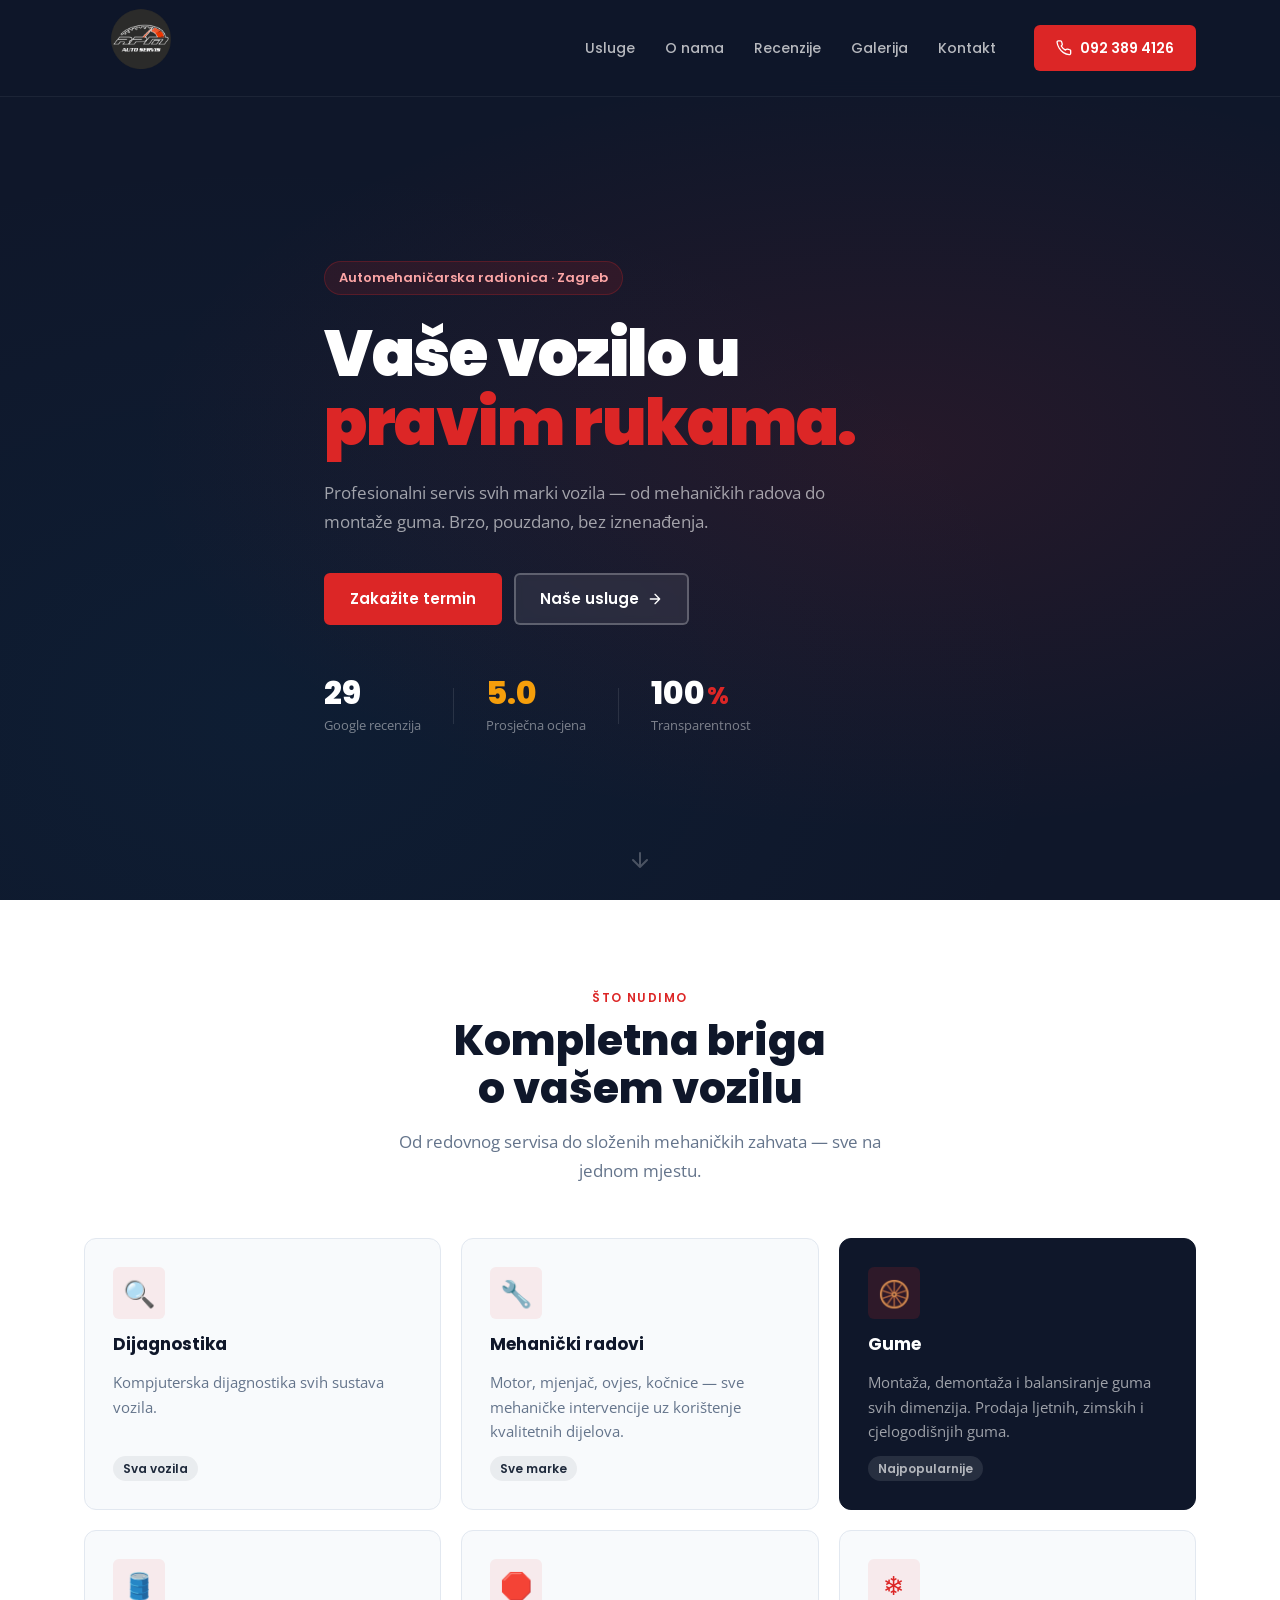
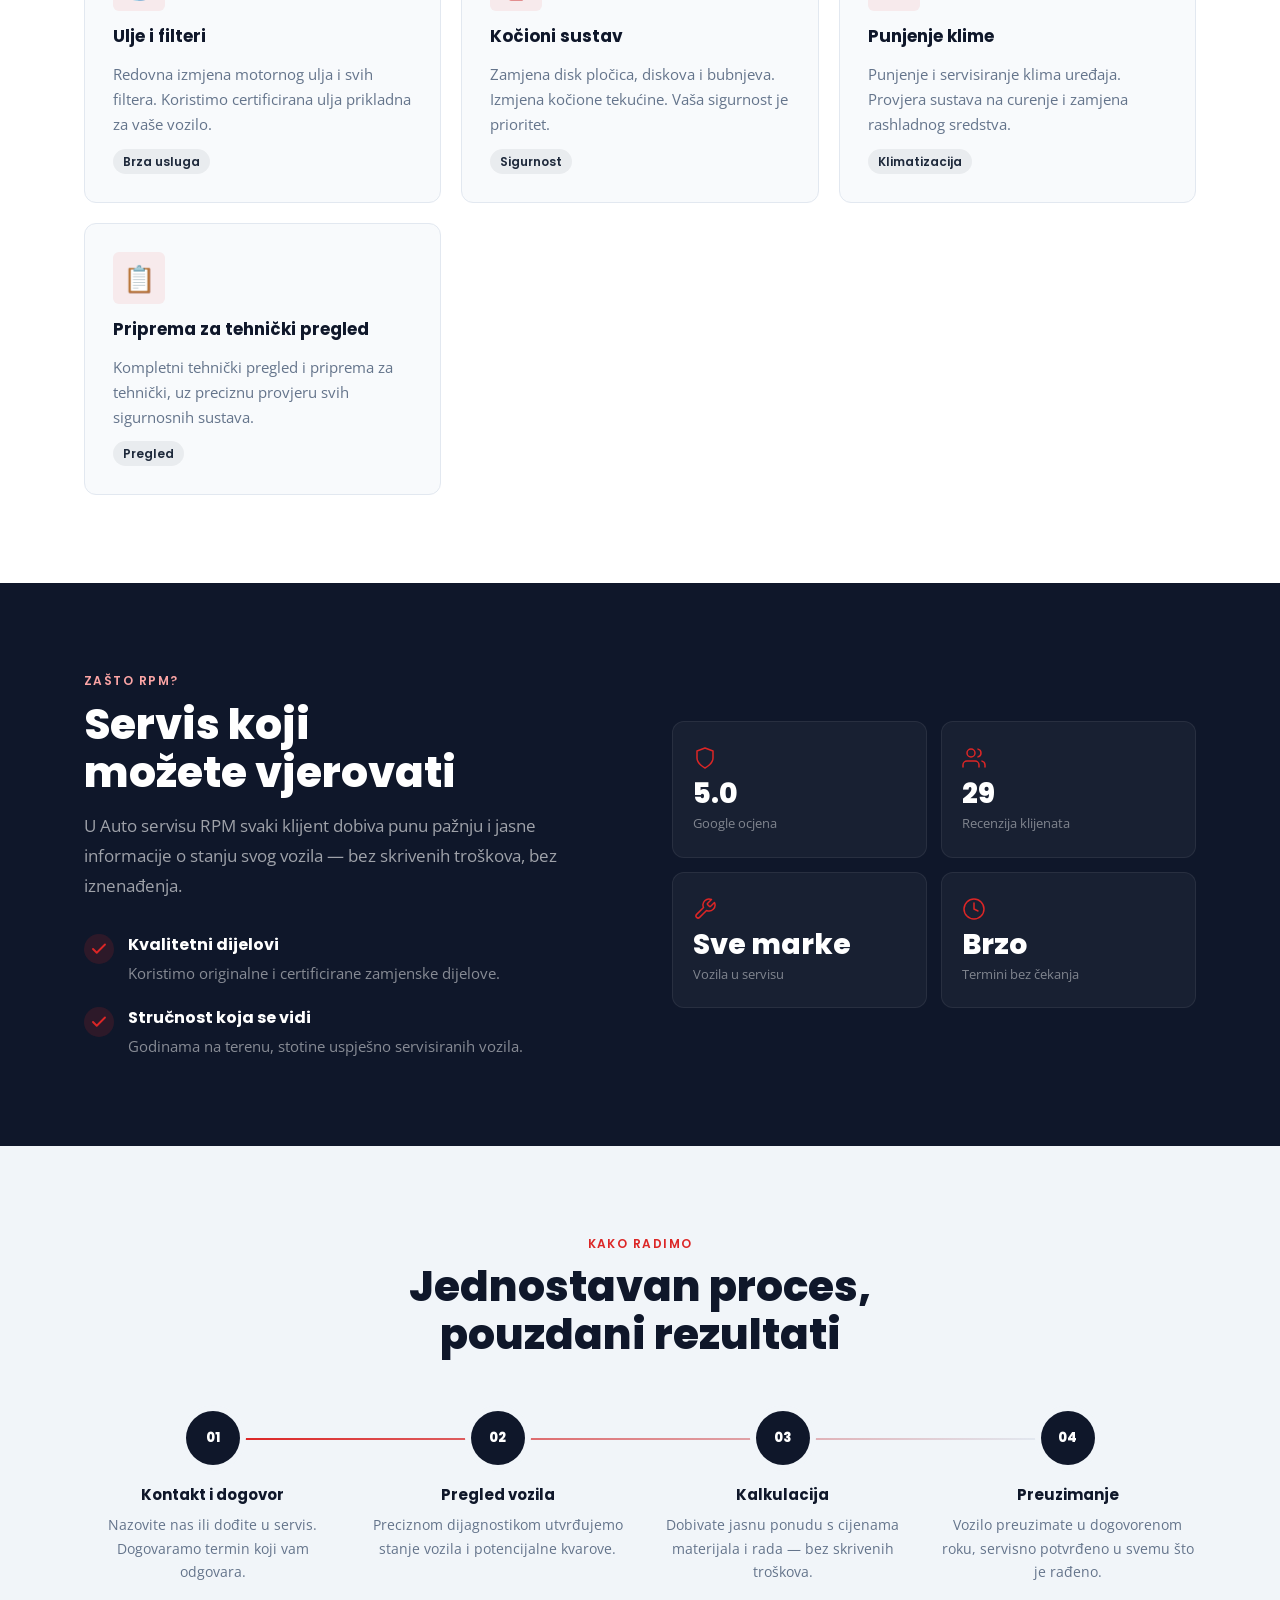
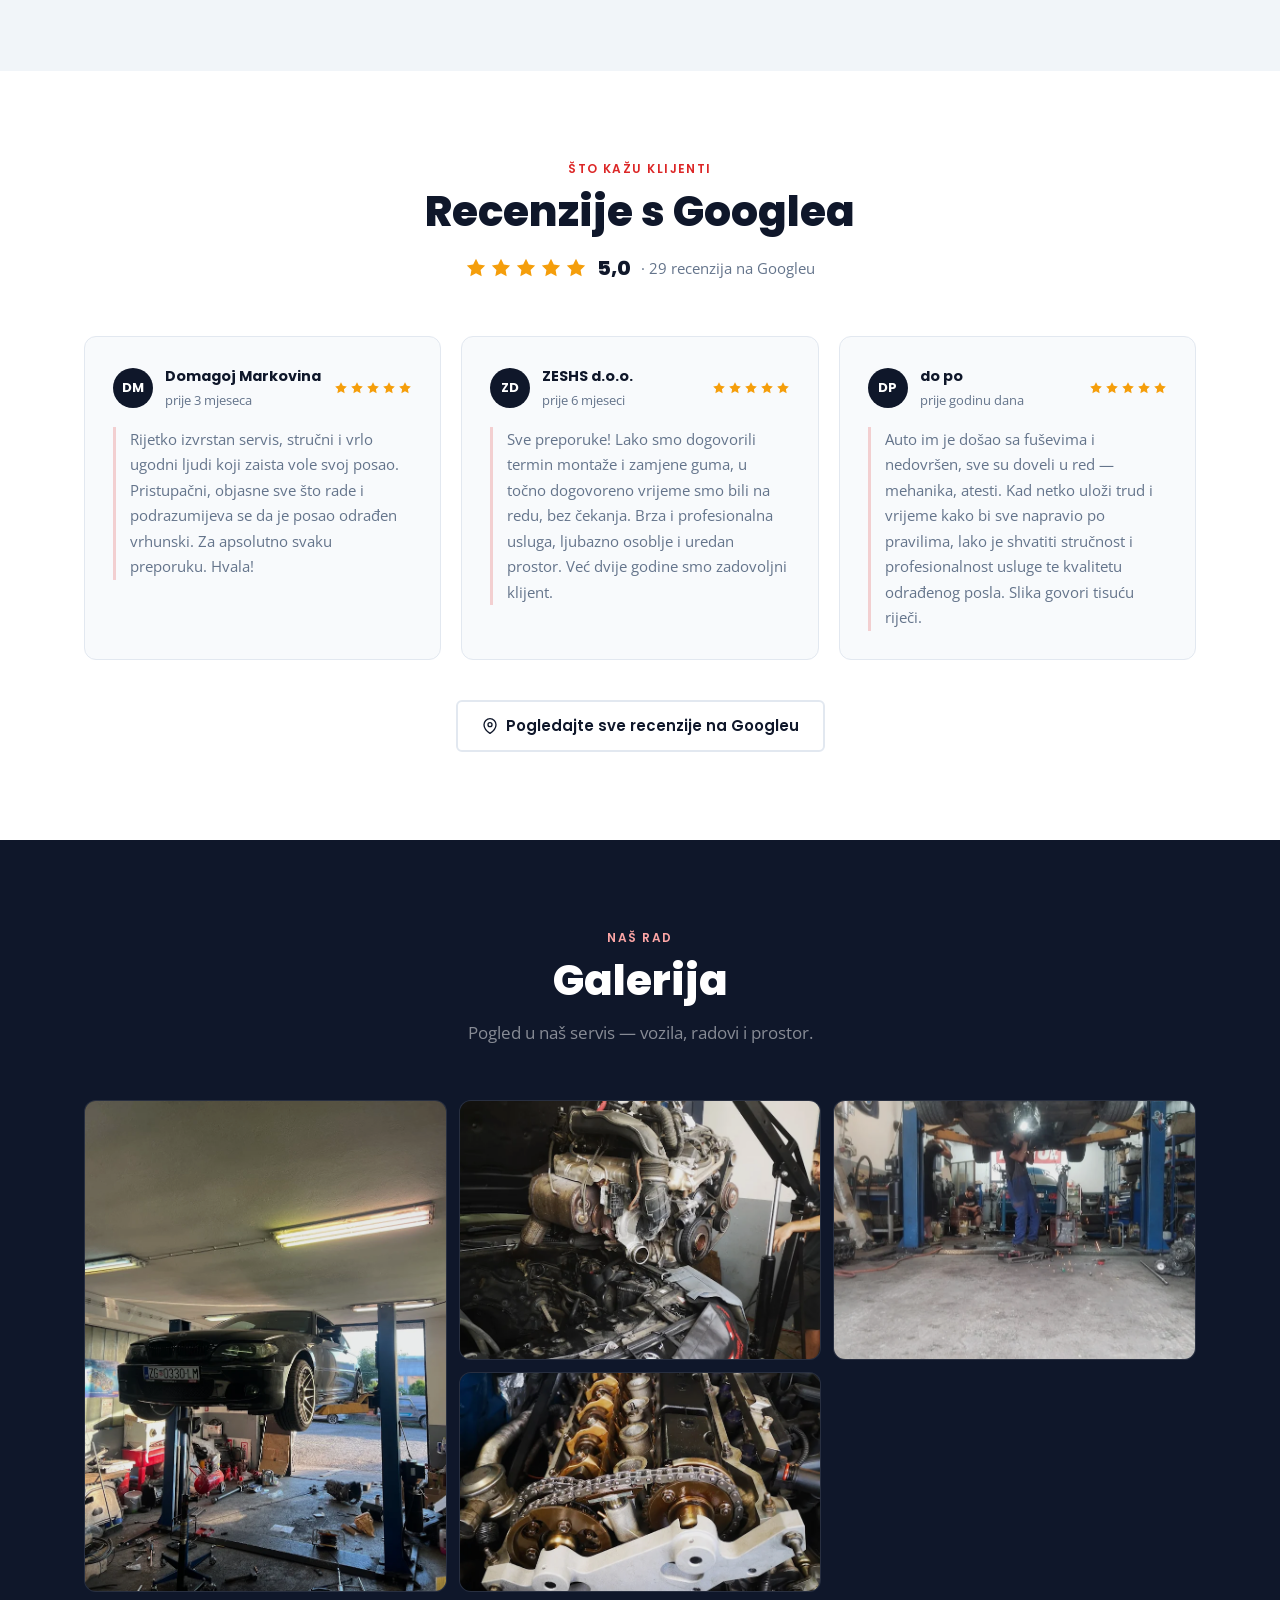
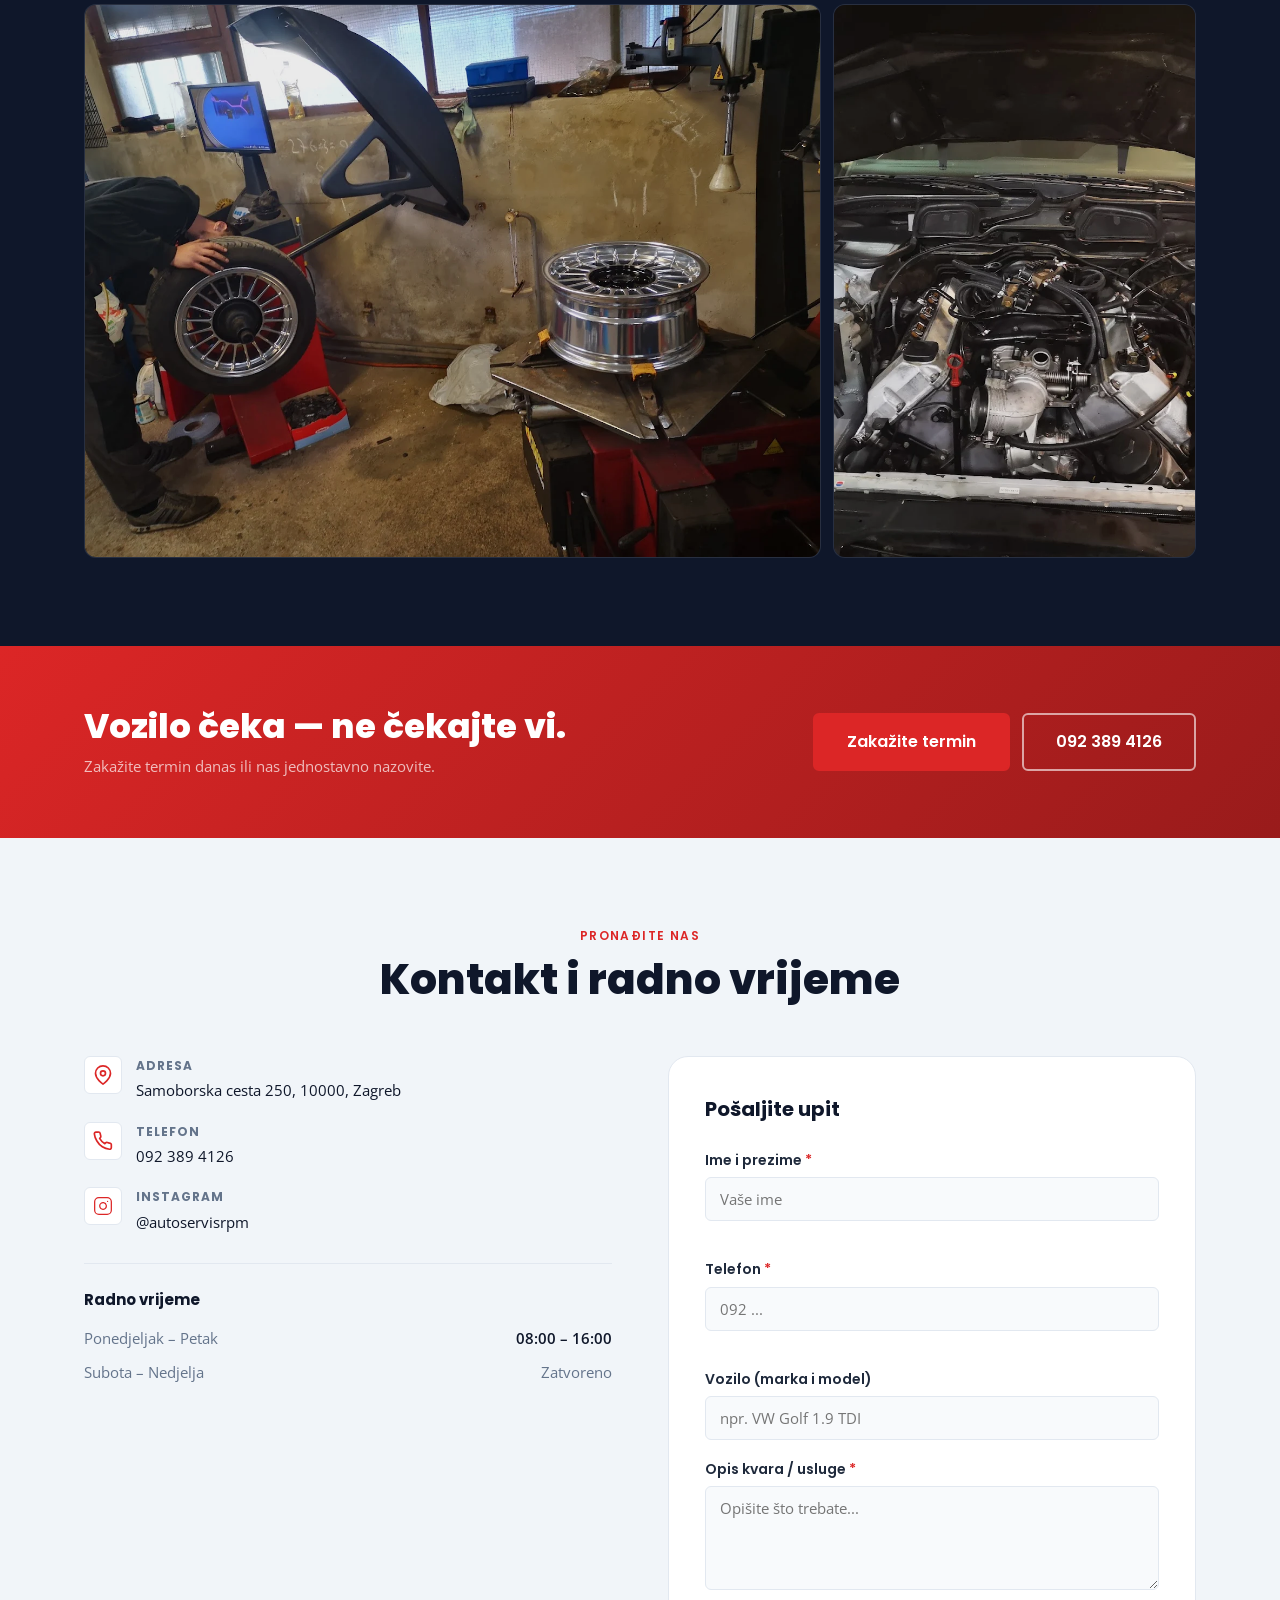
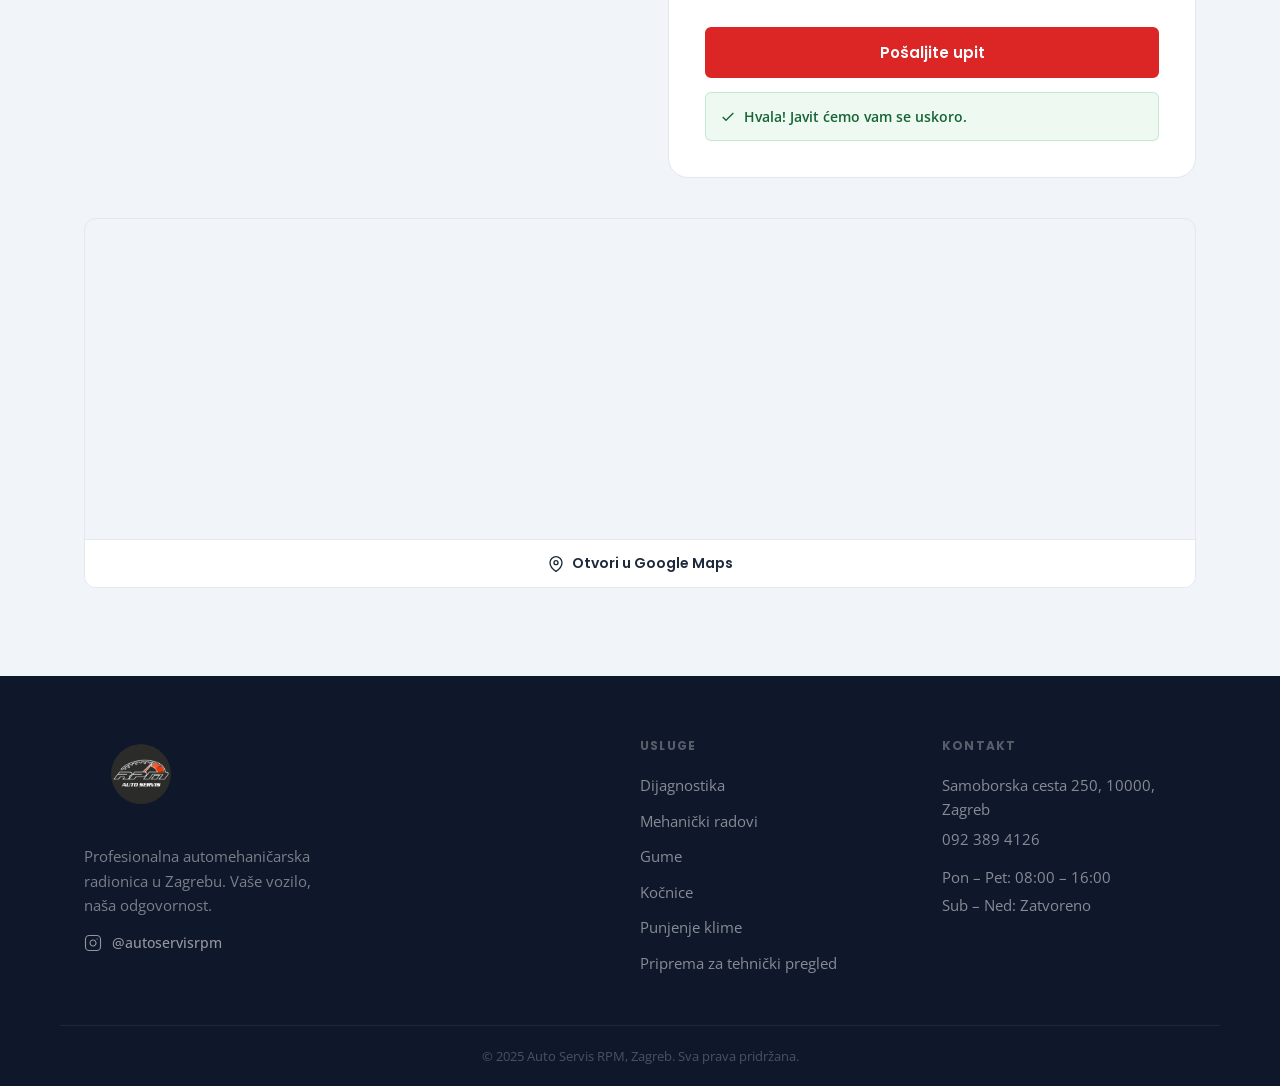
==== index.html @ 09437930 "Replace map iframe with Leaflet.js CartoDB map with geocoding" ====
<!DOCTYPE html>
<html lang="hr">
<head>
  <meta charset="UTF-8" />
  <meta name="viewport" content="width=device-width, initial-scale=1.0" />
  <meta name="description" content="Auto servis RPM – automehaničarska radionica u Zagrebu. Mehanički radovi, montaža i balansiranje guma, dijagnostika i servisiranje svih marki vozila." />
  <title>Auto Servis RPM | Zagreb</title>
  <link rel="preconnect" href="https://fonts.googleapis.com" />
  <link rel="preconnect" href="https://fonts.gstatic.com" crossorigin />
  <link href="https://fonts.googleapis.com/css2?family=Open+Sans:wght@300;400;500;600;700&family=Poppins:wght@400;500;600;700;800;900&display=swap" rel="stylesheet" />
  <link rel="stylesheet" href="style.css" />
  <link rel="stylesheet" href="https://unpkg.com/leaflet@1.9.4/dist/leaflet.css" />
  <link rel="icon" type="image/png" href="favicon.png" />
</head>
<body>

  <!-- HEADER -->
  <header class="header" id="header">
    <div class="container header__inner">
      <a href="#" class="logo" aria-label="Auto Servis RPM – početna">
        <img src="logo-rpm-cropped.png" alt="RPM Auto Servis" class="logo__img" />
      </a>
      <nav class="nav" aria-label="Glavna navigacija">
        <ul class="nav__list">
          <li><a href="#usluge" class="nav__link">Usluge</a></li>
          <li><a href="#zasto-mi" class="nav__link">O nama</a></li>
          <li><a href="#recenzije" class="nav__link">Recenzije</a></li>
          <li><a href="#galerija" class="nav__link">Galerija</a></li>
          <li><a href="#kontakt" class="nav__link">Kontakt</a></li>
        </ul>
      </nav>
      <a href="tel:+385923894126" class="btn btn--header">
        <svg width="16" height="16" viewBox="0 0 24 24" fill="none" stroke="currentColor" stroke-width="2" stroke-linecap="round" stroke-linejoin="round" aria-hidden="true"><path d="M22 16.92v3a2 2 0 0 1-2.18 2 19.79 19.79 0 0 1-8.63-3.07A19.5 19.5 0 0 1 4.69 12 19.79 19.79 0 0 1 1.61 3.42 2 2 0 0 1 3.6 1.25h3a2 2 0 0 1 2 1.72 12.84 12.84 0 0 0 .7 2.81 2 2 0 0 1-.45 2.11L7.91 8.93a16 16 0 0 0 6.29 6.29l.95-.95a2 2 0 0 1 2.11-.45 12.84 12.84 0 0 0 2.81.7A2 2 0 0 1 22 16.92z"/></svg>
        092 389 4126
      </a>
      <button class="hamburger" id="hamburger" aria-label="Otvori izbornik" aria-expanded="false" aria-controls="mobile-nav">
        <span></span><span></span><span></span>
      </button>
    </div>
    <nav class="mobile-nav" id="mobile-nav" aria-label="Mobilna navigacija" hidden>
      <ul>
        <li><a href="#usluge" class="mobile-nav__link">Usluge</a></li>
        <li><a href="#zasto-mi" class="mobile-nav__link">O nama</a></li>
        <li><a href="#recenzije" class="mobile-nav__link">Recenzije</a></li>
        <li><a href="#galerija" class="mobile-nav__link">Galerija</a></li>
        <li><a href="#kontakt" class="mobile-nav__link">Kontakt</a></li>
        <li><a href="tel:+385923894126" class="mobile-nav__link mobile-nav__link--cta">092 389 4126</a></li>
      </ul>
    </nav>
  </header>

  <main>
    <!-- HERO -->
    <section class="hero" aria-label="Uvod">
      <div class="hero__bg" aria-hidden="true">
        <div class="hero__overlay"></div>
      </div>
      <div class="container hero__content">
        <div class="hero__badge">
          Automehaničarska radionica · Zagreb
        </div>
        <h1 class="hero__title">
          Vaše vozilo u<br />
          <span class="hero__title--accent">pravim rukama.</span>
        </h1>
        <p class="hero__subtitle">
          Profesionalni servis svih marki vozila — od mehaničkih radova do montaže guma. Brzo, pouzdano, bez iznenađenja.
        </p>
        <div class="hero__actions">
          <a href="#kontakt" class="btn btn--primary">Zakažite termin</a>
          <a href="#usluge" class="btn btn--ghost">
            Naše usluge
            <svg width="16" height="16" viewBox="0 0 24 24" fill="none" stroke="currentColor" stroke-width="2" stroke-linecap="round" stroke-linejoin="round" aria-hidden="true"><path d="M5 12h14M12 5l7 7-7 7"/></svg>
          </a>
        </div>
        <div class="hero__stats" role="list">
          <div class="hero__stat" role="listitem">
            <div class="hero__stat-top">
              <span class="hero__stat-number" data-target="29">0</span>
            </div>
            <span class="hero__stat-label">Google recenzija</span>
          </div>
          <div class="hero__stat-divider" aria-hidden="true"></div>
          <div class="hero__stat" role="listitem">
            <div class="hero__stat-top">
              <span class="hero__stat-number hero__stat-number--decimal">5.0</span>
            </div>
            <span class="hero__stat-label">Prosječna ocjena</span>
          </div>
          <div class="hero__stat-divider" aria-hidden="true"></div>
          <div class="hero__stat" role="listitem">
            <div class="hero__stat-top">
              <span class="hero__stat-number" data-target="100">0</span><span class="hero__stat-suffix">%</span>
            </div>
            <span class="hero__stat-label">Transparentnost</span>
          </div>
        </div>
      </div>
      <div class="hero__scroll" aria-hidden="true">
        <svg width="24" height="24" viewBox="0 0 24 24" fill="none" stroke="currentColor" stroke-width="2" stroke-linecap="round" stroke-linejoin="round"><path d="M12 5v14M5 12l7 7 7-7"/></svg>
      </div>
    </section>

    <!-- SERVICES -->
    <section class="services" id="usluge" aria-labelledby="services-heading">
      <div class="container">
        <div class="section-header">
          <span class="section-label">Što nudimo</span>
          <h2 class="section-title" id="services-heading">Kompletna briga<br />o vašem vozilu</h2>
          <p class="section-subtitle">Od redovnog servisa do složenih mehaničkih zahvata — sve na jednom mjestu.</p>
        </div>
        <div class="services__grid">

          <article class="service-card" tabindex="0">
            <div class="service-card__icon" aria-hidden="true">
              <span style="font-size:26px;line-height:1;">🔍</span>
            </div>
            <h3 class="service-card__title">Dijagnostika</h3>
            <p class="service-card__desc">Kompjuterska dijagnostika svih sustava vozila.</p>
            <span class="service-card__tag">Sva vozila</span>
          </article>

          <article class="service-card" tabindex="0">
            <div class="service-card__icon" aria-hidden="true">
              <span style="font-size:26px;line-height:1;">🔧</span>
            </div>
            <h3 class="service-card__title">Mehanički radovi</h3>
            <p class="service-card__desc">Motor, mjenjač, ovjes, kočnice — sve mehaničke intervencije uz korištenje kvalitetnih dijelova.</p>
            <span class="service-card__tag">Sve marke</span>
          </article>

          <article class="service-card service-card--featured" tabindex="0">
            <div class="service-card__icon" aria-hidden="true">
              <span style="font-size:26px;line-height:1;">🛞</span>
            </div>
            <h3 class="service-card__title">Gume</h3>
            <p class="service-card__desc">Montaža, demontaža i balansiranje guma svih dimenzija. Prodaja ljetnih, zimskih i cjelogodišnjih guma.</p>
            <span class="service-card__tag service-card__tag--accent">Najpopularnije</span>
          </article>

          <article class="service-card" tabindex="0">
            <div class="service-card__icon" aria-hidden="true">
              <span style="font-size:26px;line-height:1;">🛢️</span>
            </div>
            <h3 class="service-card__title">Ulje i filteri</h3>
            <p class="service-card__desc">Redovna izmjena motornog ulja i svih filtera. Koristimo certificirana ulja prikladna za vaše vozilo.</p>
            <span class="service-card__tag">Brza usluga</span>
          </article>

          <article class="service-card" tabindex="0">
            <div class="service-card__icon" aria-hidden="true">
              <span style="font-size:26px;line-height:1;">🛑</span>
            </div>
            <h3 class="service-card__title">Kočioni sustav</h3>
            <p class="service-card__desc">Zamjena disk pločica, diskova i bubnjeva. Izmjena kočione tekućine. Vaša sigurnost je prioritet.</p>
            <span class="service-card__tag">Sigurnost</span>
          </article>

          <article class="service-card" tabindex="0">
            <div class="service-card__icon" aria-hidden="true">
              <span style="font-size:26px;line-height:1;">❄️</span>
            </div>
            <h3 class="service-card__title">Punjenje klime</h3>
            <p class="service-card__desc">Punjenje i servisiranje klima uređaja. Provjera sustava na curenje i zamjena rashladnog sredstva.</p>
            <span class="service-card__tag">Klimatizacija</span>
          </article>

          <article class="service-card" tabindex="0">
            <div class="service-card__icon" aria-hidden="true">
              <span style="font-size:26px;line-height:1;">📋</span>
            </div>
            <h3 class="service-card__title">Priprema za tehnički pregled</h3>
            <p class="service-card__desc">Kompletni tehnički pregled i priprema za tehnički, uz preciznu provjeru svih sigurnosnih sustava.</p>
            <span class="service-card__tag">Pregled</span>
          </article>

        </div>
      </div>
    </section>

    <!-- WHY US -->
    <section class="why-us" id="zasto-mi" aria-labelledby="why-heading">
      <div class="container">
        <div class="why-us__inner">
          <div class="why-us__content">
            <span class="section-label section-label--light">Zašto RPM?</span>
            <h2 class="section-title section-title--light" id="why-heading">Servis koji<br />možete vjerovati</h2>
            <p class="why-us__intro">U Auto servisu RPM svaki klijent dobiva punu pažnju i jasne informacije o stanju svog vozila — bez skrivenih troškova, bez iznenađenja.</p>
            <ul class="why-us__list" role="list">
              <li class="why-us__item">
                <div class="why-us__item-icon" aria-hidden="true">
                  <svg width="18" height="18" viewBox="0 0 24 24" fill="none" stroke="currentColor" stroke-width="2.5" stroke-linecap="round" stroke-linejoin="round"><polyline points="20 6 9 17 4 12"/></svg>
                </div>
                <div>
                  <strong>Kvalitetni dijelovi</strong>
                  <p>Koristimo originalne i certificirane zamjenske dijelove.</p>
                </div>
              </li>
              <li class="why-us__item">
                <div class="why-us__item-icon" aria-hidden="true">
                  <svg width="18" height="18" viewBox="0 0 24 24" fill="none" stroke="currentColor" stroke-width="2.5" stroke-linecap="round" stroke-linejoin="round"><polyline points="20 6 9 17 4 12"/></svg>
                </div>
                <div>
                  <strong>Stručnost koja se vidi</strong>
                  <p>Godinama na terenu, stotine uspješno servisiranih vozila.</p>
                </div>
              </li>
            </ul>
          </div>
          <div class="why-us__cards">
            <div class="trust-card">
              <div class="trust-card__icon" aria-hidden="true">
                <svg width="24" height="24" viewBox="0 0 24 24" fill="none" stroke="currentColor" stroke-width="1.5" stroke-linecap="round" stroke-linejoin="round"><path d="M12 22s8-4 8-10V5l-8-3-8 3v7c0 6 8 10 8 10z"/></svg>
              </div>
              <div class="trust-card__number">5.0</div>
              <div class="trust-card__label">Google ocjena</div>
            </div>
            <div class="trust-card">
              <div class="trust-card__icon" aria-hidden="true">
                <svg width="24" height="24" viewBox="0 0 24 24" fill="none" stroke="currentColor" stroke-width="1.5" stroke-linecap="round" stroke-linejoin="round"><path d="M17 21v-2a4 4 0 0 0-4-4H5a4 4 0 0 0-4 4v2"/><circle cx="9" cy="7" r="4"/><path d="M23 21v-2a4 4 0 0 0-3-3.87"/><path d="M16 3.13a4 4 0 0 1 0 7.75"/></svg>
              </div>
              <div class="trust-card__number">29</div>
              <div class="trust-card__label">Recenzija klijenata</div>
            </div>
            <div class="trust-card">
              <div class="trust-card__icon" aria-hidden="true">
                <svg width="24" height="24" viewBox="0 0 24 24" fill="none" stroke="currentColor" stroke-width="1.5" stroke-linecap="round" stroke-linejoin="round"><path d="M14.7 6.3a1 1 0 0 0 0 1.4l1.6 1.6a1 1 0 0 0 1.4 0l3.77-3.77a6 6 0 0 1-7.94 7.94l-6.91 6.91a2.12 2.12 0 0 1-3-3l6.91-6.91a6 6 0 0 1 7.94-7.94l-3.76 3.76z"/></svg>
              </div>
              <div class="trust-card__number">Sve marke</div>
              <div class="trust-card__label">Vozila u servisu</div>
            </div>
            <div class="trust-card">
              <div class="trust-card__icon" aria-hidden="true">
                <svg width="24" height="24" viewBox="0 0 24 24" fill="none" stroke="currentColor" stroke-width="1.5" stroke-linecap="round" stroke-linejoin="round"><circle cx="12" cy="12" r="10"/><polyline points="12 6 12 12 16 14"/></svg>
              </div>
              <div class="trust-card__number">Brzo</div>
              <div class="trust-card__label">Termini bez čekanja</div>
            </div>
          </div>
        </div>
      </div>
    </section>

    <!-- PROCESS -->
    <section class="process" aria-labelledby="process-heading">
      <div class="container">
        <div class="section-header">
          <span class="section-label">Kako radimo</span>
          <h2 class="section-title" id="process-heading">Jednostavan proces,<br />pouzdani rezultati</h2>
        </div>
        <ol class="process__steps" role="list">
          <li class="process__step">
            <div class="process__step-num" aria-hidden="true">01</div>
            <div class="process__step-content">
              <h3>Kontakt i dogovor</h3>
              <p>Nazovite nas ili dođite u servis. Dogovaramo termin koji vam odgovara.</p>
            </div>
          </li>
          <li class="process__step">
            <div class="process__step-num" aria-hidden="true">02</div>
            <div class="process__step-content">
              <h3>Pregled vozila</h3>
              <p>Preciznom dijagnostikom utvrđujemo stanje vozila i potencijalne kvarove.</p>
            </div>
          </li>
          <li class="process__step">
            <div class="process__step-num" aria-hidden="true">03</div>
            <div class="process__step-content">
              <h3>Kalkulacija</h3>
              <p>Dobivate jasnu ponudu s cijenama materijala i rada — bez skrivenih troškova.</p>
            </div>
          </li>
          <li class="process__step">
            <div class="process__step-num" aria-hidden="true">04</div>
            <div class="process__step-content">
              <h3>Preuzimanje</h3>
              <p>Vozilo preuzimate u dogovorenom roku, servisno potvrđeno u svemu što je rađeno.</p>
            </div>
          </li>
        </ol>
      </div>
    </section>

    <!-- REVIEWS -->
    <section class="reviews" id="recenzije" aria-labelledby="reviews-heading">
      <div class="container">
        <div class="section-header">
          <span class="section-label">Što kažu klijenti</span>
          <h2 class="section-title" id="reviews-heading">Recenzije s Googlea</h2>
          <div class="reviews__summary" aria-label="Ukupna ocjena: 5.0 od 5, 29 recenzija">
            <div class="reviews__stars" aria-hidden="true">
              <svg width="22" height="22" viewBox="0 0 24 24" fill="currentColor" aria-hidden="true"><path d="M12 2l3.09 6.26L22 9.27l-5 4.87 1.18 6.88L12 17.77l-6.18 3.25L7 14.14 2 9.27l6.91-1.01L12 2z"/></svg>
              <svg width="22" height="22" viewBox="0 0 24 24" fill="currentColor" aria-hidden="true"><path d="M12 2l3.09 6.26L22 9.27l-5 4.87 1.18 6.88L12 17.77l-6.18 3.25L7 14.14 2 9.27l6.91-1.01L12 2z"/></svg>
              <svg width="22" height="22" viewBox="0 0 24 24" fill="currentColor" aria-hidden="true"><path d="M12 2l3.09 6.26L22 9.27l-5 4.87 1.18 6.88L12 17.77l-6.18 3.25L7 14.14 2 9.27l6.91-1.01L12 2z"/></svg>
              <svg width="22" height="22" viewBox="0 0 24 24" fill="currentColor" aria-hidden="true"><path d="M12 2l3.09 6.26L22 9.27l-5 4.87 1.18 6.88L12 17.77l-6.18 3.25L7 14.14 2 9.27l6.91-1.01L12 2z"/></svg>
              <svg width="22" height="22" viewBox="0 0 24 24" fill="currentColor" aria-hidden="true"><path d="M12 2l3.09 6.26L22 9.27l-5 4.87 1.18 6.88L12 17.77l-6.18 3.25L7 14.14 2 9.27l6.91-1.01L12 2z"/></svg>
            </div>
            <span class="reviews__score">5,0</span>
            <span class="reviews__count">· 29 recenzija na Googleu</span>
          </div>
        </div>

        <div class="reviews__grid">

          <article class="review-card">
            <header class="review-card__header">
              <div class="review-card__avatar" aria-hidden="true">DM</div>
              <div class="review-card__meta">
                <strong class="review-card__name">Domagoj Markovina</strong>
                <span class="review-card__date">prije 3 mjeseca</span>
              </div>
              <div class="review-card__stars" aria-label="Ocjena: 5 od 5">
                <svg width="14" height="14" viewBox="0 0 24 24" fill="currentColor" aria-hidden="true"><path d="M12 2l3.09 6.26L22 9.27l-5 4.87 1.18 6.88L12 17.77l-6.18 3.25L7 14.14 2 9.27l6.91-1.01L12 2z"/></svg>
                <svg width="14" height="14" viewBox="0 0 24 24" fill="currentColor" aria-hidden="true"><path d="M12 2l3.09 6.26L22 9.27l-5 4.87 1.18 6.88L12 17.77l-6.18 3.25L7 14.14 2 9.27l6.91-1.01L12 2z"/></svg>
                <svg width="14" height="14" viewBox="0 0 24 24" fill="currentColor" aria-hidden="true"><path d="M12 2l3.09 6.26L22 9.27l-5 4.87 1.18 6.88L12 17.77l-6.18 3.25L7 14.14 2 9.27l6.91-1.01L12 2z"/></svg>
                <svg width="14" height="14" viewBox="0 0 24 24" fill="currentColor" aria-hidden="true"><path d="M12 2l3.09 6.26L22 9.27l-5 4.87 1.18 6.88L12 17.77l-6.18 3.25L7 14.14 2 9.27l6.91-1.01L12 2z"/></svg>
                <svg width="14" height="14" viewBox="0 0 24 24" fill="currentColor" aria-hidden="true"><path d="M12 2l3.09 6.26L22 9.27l-5 4.87 1.18 6.88L12 17.77l-6.18 3.25L7 14.14 2 9.27l6.91-1.01L12 2z"/></svg>
              </div>
            </header>
            <blockquote class="review-card__text">
              Rijetko izvrstan servis, stručni i vrlo ugodni ljudi koji zaista vole svoj posao. Pristupačni, objasne sve što rade i podrazumijeva se da je posao odrađen vrhunski. Za apsolutno svaku preporuku. Hvala!
            </blockquote>
          </article>

          <article class="review-card">
            <header class="review-card__header">
              <div class="review-card__avatar" aria-hidden="true">ZD</div>
              <div class="review-card__meta">
                <strong class="review-card__name">ZESHS d.o.o.</strong>
                <span class="review-card__date">prije 6 mjeseci</span>
              </div>
              <div class="review-card__stars" aria-label="Ocjena: 5 od 5">
                <svg width="14" height="14" viewBox="0 0 24 24" fill="currentColor" aria-hidden="true"><path d="M12 2l3.09 6.26L22 9.27l-5 4.87 1.18 6.88L12 17.77l-6.18 3.25L7 14.14 2 9.27l6.91-1.01L12 2z"/></svg>
                <svg width="14" height="14" viewBox="0 0 24 24" fill="currentColor" aria-hidden="true"><path d="M12 2l3.09 6.26L22 9.27l-5 4.87 1.18 6.88L12 17.77l-6.18 3.25L7 14.14 2 9.27l6.91-1.01L12 2z"/></svg>
                <svg width="14" height="14" viewBox="0 0 24 24" fill="currentColor" aria-hidden="true"><path d="M12 2l3.09 6.26L22 9.27l-5 4.87 1.18 6.88L12 17.77l-6.18 3.25L7 14.14 2 9.27l6.91-1.01L12 2z"/></svg>
                <svg width="14" height="14" viewBox="0 0 24 24" fill="currentColor" aria-hidden="true"><path d="M12 2l3.09 6.26L22 9.27l-5 4.87 1.18 6.88L12 17.77l-6.18 3.25L7 14.14 2 9.27l6.91-1.01L12 2z"/></svg>
                <svg width="14" height="14" viewBox="0 0 24 24" fill="currentColor" aria-hidden="true"><path d="M12 2l3.09 6.26L22 9.27l-5 4.87 1.18 6.88L12 17.77l-6.18 3.25L7 14.14 2 9.27l6.91-1.01L12 2z"/></svg>
              </div>
            </header>
            <blockquote class="review-card__text">
              Sve preporuke! Lako smo dogovorili termin montaže i zamjene guma, u točno dogovoreno vrijeme smo bili na redu, bez čekanja. Brza i profesionalna usluga, ljubazno osoblje i uredan prostor. Već dvije godine smo zadovoljni klijent.
            </blockquote>
          </article>

          <article class="review-card">
            <header class="review-card__header">
              <div class="review-card__avatar" aria-hidden="true">DP</div>
              <div class="review-card__meta">
                <strong class="review-card__name">do po</strong>
                <span class="review-card__date">prije godinu dana</span>
              </div>
              <div class="review-card__stars" aria-label="Ocjena: 5 od 5">
                <svg width="14" height="14" viewBox="0 0 24 24" fill="currentColor" aria-hidden="true"><path d="M12 2l3.09 6.26L22 9.27l-5 4.87 1.18 6.88L12 17.77l-6.18 3.25L7 14.14 2 9.27l6.91-1.01L12 2z"/></svg>
                <svg width="14" height="14" viewBox="0 0 24 24" fill="currentColor" aria-hidden="true"><path d="M12 2l3.09 6.26L22 9.27l-5 4.87 1.18 6.88L12 17.77l-6.18 3.25L7 14.14 2 9.27l6.91-1.01L12 2z"/></svg>
                <svg width="14" height="14" viewBox="0 0 24 24" fill="currentColor" aria-hidden="true"><path d="M12 2l3.09 6.26L22 9.27l-5 4.87 1.18 6.88L12 17.77l-6.18 3.25L7 14.14 2 9.27l6.91-1.01L12 2z"/></svg>
                <svg width="14" height="14" viewBox="0 0 24 24" fill="currentColor" aria-hidden="true"><path d="M12 2l3.09 6.26L22 9.27l-5 4.87 1.18 6.88L12 17.77l-6.18 3.25L7 14.14 2 9.27l6.91-1.01L12 2z"/></svg>
                <svg width="14" height="14" viewBox="0 0 24 24" fill="currentColor" aria-hidden="true"><path d="M12 2l3.09 6.26L22 9.27l-5 4.87 1.18 6.88L12 17.77l-6.18 3.25L7 14.14 2 9.27l6.91-1.01L12 2z"/></svg>
              </div>
            </header>
            <blockquote class="review-card__text">
              Auto im je došao sa fuševima i nedovršen, sve su doveli u red — mehanika, atesti. Kad netko uloži trud i vrijeme kako bi sve napravio po pravilima, lako je shvatiti stručnost i profesionalnost usluge te kvalitetu odrađenog posla. Slika govori tisuću riječi.
            </blockquote>
          </article>

        </div>

        <div class="reviews__cta">
          <a href="https://www.google.com/maps/search/Auto+servis+RPM+Samoborska+cesta+250+Zagreb" target="_blank" rel="noopener noreferrer" class="btn btn--secondary">
            <svg width="16" height="16" viewBox="0 0 24 24" fill="none" stroke="currentColor" stroke-width="2" stroke-linecap="round" stroke-linejoin="round" aria-hidden="true"><path d="M21 10c0 7-9 13-9 13s-9-6-9-13a9 9 0 0 1 18 0z"/><circle cx="12" cy="10" r="3"/></svg>
            Pogledajte sve recenzije na Googleu
          </a>
        </div>
      </div>
    </section>

    <!-- GALLERY -->
    <section class="gallery" id="galerija" aria-labelledby="gallery-heading">
      <div class="container">
        <div class="section-header">
          <span class="section-label">Naš rad</span>
          <h2 class="section-title" id="gallery-heading">Galerija</h2>
          <p class="section-subtitle">Pogled u naš servis — vozila, radovi i prostor.</p>
        </div>
        <div class="gallery__grid" id="gallery-grid">

          <button class="gallery__item gallery__item--tall" data-index="0" aria-label="Otvori sliku 1">
            <img src="photo1.jpg" alt="Auto servis RPM – pogled na servis" loading="lazy" />
            <div class="gallery__item-overlay" aria-hidden="true">
              <svg width="24" height="24" viewBox="0 0 24 24" fill="none" stroke="currentColor" stroke-width="2" stroke-linecap="round" stroke-linejoin="round"><circle cx="11" cy="11" r="8"/><line x1="21" y1="21" x2="16.65" y2="16.65"/><line x1="11" y1="8" x2="11" y2="14"/><line x1="8" y1="11" x2="14" y2="11"/></svg>
            </div>
          </button>

          <button class="gallery__item" data-index="1" aria-label="Otvori sliku 2">
            <img src="photo2.jpg" alt="Auto servis RPM – mehanički rad" loading="lazy" />
            <div class="gallery__item-overlay" aria-hidden="true">
              <svg width="24" height="24" viewBox="0 0 24 24" fill="none" stroke="currentColor" stroke-width="2" stroke-linecap="round" stroke-linejoin="round"><circle cx="11" cy="11" r="8"/><line x1="21" y1="21" x2="16.65" y2="16.65"/><line x1="11" y1="8" x2="11" y2="14"/><line x1="8" y1="11" x2="14" y2="11"/></svg>
            </div>
          </button>

          <button class="gallery__item" data-index="2" aria-label="Otvori sliku 3">
            <img src="photo3.jpg" alt="Auto servis RPM – vozilo na dizalici" loading="lazy" />
            <div class="gallery__item-overlay" aria-hidden="true">
              <svg width="24" height="24" viewBox="0 0 24 24" fill="none" stroke="currentColor" stroke-width="2" stroke-linecap="round" stroke-linejoin="round"><circle cx="11" cy="11" r="8"/><line x1="21" y1="21" x2="16.65" y2="16.65"/><line x1="11" y1="8" x2="11" y2="14"/><line x1="8" y1="11" x2="14" y2="11"/></svg>
            </div>
          </button>

          <button class="gallery__item" data-index="3" aria-label="Otvori sliku 4">
            <img src="photo4.jpg" alt="Auto servis RPM – prostor servisa" loading="lazy" />
            <div class="gallery__item-overlay" aria-hidden="true">
              <svg width="24" height="24" viewBox="0 0 24 24" fill="none" stroke="currentColor" stroke-width="2" stroke-linecap="round" stroke-linejoin="round"><circle cx="11" cy="11" r="8"/><line x1="21" y1="21" x2="16.65" y2="16.65"/><line x1="11" y1="8" x2="11" y2="14"/><line x1="8" y1="11" x2="14" y2="11"/></svg>
            </div>
          </button>

          <button class="gallery__item gallery__item--wide" data-index="4" aria-label="Otvori sliku 5">
            <img src="photo5.jpg" alt="Auto servis RPM – vanjski pogled" loading="lazy" />
            <div class="gallery__item-overlay" aria-hidden="true">
              <svg width="24" height="24" viewBox="0 0 24 24" fill="none" stroke="currentColor" stroke-width="2" stroke-linecap="round" stroke-linejoin="round"><circle cx="11" cy="11" r="8"/><line x1="21" y1="21" x2="16.65" y2="16.65"/><line x1="11" y1="8" x2="11" y2="14"/><line x1="8" y1="11" x2="14" y2="11"/></svg>
            </div>
          </button>

          <button class="gallery__item" data-index="5" aria-label="Otvori sliku 6">
            <img src="photo6.jpg" alt="Auto servis RPM – detalj s rada" loading="lazy" />
            <div class="gallery__item-overlay" aria-hidden="true">
              <svg width="24" height="24" viewBox="0 0 24 24" fill="none" stroke="currentColor" stroke-width="2" stroke-linecap="round" stroke-linejoin="round"><circle cx="11" cy="11" r="8"/><line x1="21" y1="21" x2="16.65" y2="16.65"/><line x1="11" y1="8" x2="11" y2="14"/><line x1="8" y1="11" x2="14" y2="11"/></svg>
            </div>
          </button>

        </div>
      </div>
    </section>

    <!-- LIGHTBOX -->
    <div class="lightbox" id="lightbox" role="dialog" aria-modal="true" aria-label="Galerija slika" hidden>
      <button class="lightbox__close" id="lightbox-close" aria-label="Zatvori">
        <svg width="24" height="24" viewBox="0 0 24 24" fill="none" stroke="currentColor" stroke-width="2" stroke-linecap="round" stroke-linejoin="round" aria-hidden="true"><line x1="18" y1="6" x2="6" y2="18"/><line x1="6" y1="6" x2="18" y2="18"/></svg>
      </button>
      <button class="lightbox__prev" id="lightbox-prev" aria-label="Prethodna slika">
        <svg width="28" height="28" viewBox="0 0 24 24" fill="none" stroke="currentColor" stroke-width="2" stroke-linecap="round" stroke-linejoin="round" aria-hidden="true"><polyline points="15 18 9 12 15 6"/></svg>
      </button>
      <div class="lightbox__img-wrap">
        <img class="lightbox__img" id="lightbox-img" src="" alt="" />
      </div>
      <button class="lightbox__next" id="lightbox-next" aria-label="Sljedeća slika">
        <svg width="28" height="28" viewBox="0 0 24 24" fill="none" stroke="currentColor" stroke-width="2" stroke-linecap="round" stroke-linejoin="round" aria-hidden="true"><polyline points="9 18 15 12 9 6"/></svg>
      </button>
      <div class="lightbox__counter" id="lightbox-counter" aria-live="polite"></div>
    </div>

    <!-- CTA BANNER -->
    <section class="cta-banner" aria-labelledby="cta-heading">
      <div class="container cta-banner__inner">
        <div class="cta-banner__content">
          <h2 class="cta-banner__title" id="cta-heading">Vozilo čeka — ne čekajte vi.</h2>
          <p class="cta-banner__sub">Zakažite termin danas ili nas jednostavno nazovite.</p>
        </div>
        <div class="cta-banner__actions">
          <a href="#kontakt" class="btn btn--primary btn--lg">Zakažite termin</a>
          <a href="tel:+385923894126" class="btn btn--outline btn--lg">092 389 4126</a>
        </div>
      </div>
    </section>

    <!-- CONTACT -->
    <section class="contact" id="kontakt" aria-labelledby="contact-heading">
      <div class="container">
        <div class="section-header">
          <span class="section-label">Pronađite nas</span>
          <h2 class="section-title" id="contact-heading">Kontakt i radno vrijeme</h2>
        </div>
        <div class="contact__grid">

          <div class="contact__info">
            <address class="contact__details">
              <div class="contact__item">
                <div class="contact__item-icon" aria-hidden="true">
                  <svg width="20" height="20" viewBox="0 0 24 24" fill="none" stroke="currentColor" stroke-width="2" stroke-linecap="round" stroke-linejoin="round"><path d="M21 10c0 7-9 13-9 13s-9-6-9-13a9 9 0 0 1 18 0z"/><circle cx="12" cy="10" r="3"/></svg>
                </div>
                <div>
                  <strong>Adresa</strong>
                  <span>Samoborska cesta 250, 10000, Zagreb</span>
                </div>
              </div>
              <div class="contact__item">
                <div class="contact__item-icon" aria-hidden="true">
                  <svg width="20" height="20" viewBox="0 0 24 24" fill="none" stroke="currentColor" stroke-width="2" stroke-linecap="round" stroke-linejoin="round"><path d="M22 16.92v3a2 2 0 0 1-2.18 2 19.79 19.79 0 0 1-8.63-3.07A19.5 19.5 0 0 1 4.69 12 19.79 19.79 0 0 1 1.61 3.42 2 2 0 0 1 3.6 1.25h3a2 2 0 0 1 2 1.72 12.84 12.84 0 0 0 .7 2.81 2 2 0 0 1-.45 2.11L7.91 8.93a16 16 0 0 0 6.29 6.29l.95-.95a2 2 0 0 1 2.11-.45 12.84 12.84 0 0 0 2.81.7A2 2 0 0 1 22 16.92z"/></svg>
                </div>
                <div>
                  <strong>Telefon</strong>
                  <a href="tel:+385923894126">092 389 4126</a>
                </div>
              </div>
              <div class="contact__item">
                <div class="contact__item-icon" aria-hidden="true">
                  <svg width="20" height="20" viewBox="0 0 24 24" fill="none" stroke="currentColor" stroke-width="1.5" stroke-linecap="round" stroke-linejoin="round"><rect x="2" y="2" width="20" height="20" rx="5"/><path d="M16 11.37A4 4 0 1 1 12.63 8 4 4 0 0 1 16 11.37z"/><line x1="17.5" y1="6.5" x2="17.51" y2="6.5"/></svg>
                </div>
                <div>
                  <strong>Instagram</strong>
                  <a href="https://www.instagram.com/autoservisrpm/" target="_blank" rel="noopener noreferrer">@autoservisrpm</a>
                </div>
              </div>
            </address>

            <div class="hours">
              <h3 class="hours__title">Radno vrijeme</h3>
              <dl class="hours__list">
                <div class="hours__row">
                  <dt>Ponedjeljak – Petak</dt>
                  <dd>08:00 – 16:00</dd>
                </div>
                <div class="hours__row hours__row--closed">
                  <dt>Subota – Nedjelja</dt>
                  <dd>Zatvoreno</dd>
                </div>
              </dl>
            </div>
          </div>

          <div class="contact__form-wrap">
            <form class="contact-form" id="contact-form" novalidate aria-label="Obrazac za kontakt">
              <h3 class="contact-form__title">Pošaljite upit</h3>
              <div class="form-group">
                <label for="name">Ime i prezime <span aria-label="obavezno" class="required">*</span></label>
                <input type="text" id="name" name="name" autocomplete="name" required placeholder="Vaše ime" />
                <span class="form-error" role="alert" aria-live="polite"></span>
              </div>
              <div class="form-group">
                <label for="phone">Telefon <span aria-label="obavezno" class="required">*</span></label>
                <input type="tel" id="phone" name="phone" autocomplete="tel" required placeholder="092 ..." />
                <span class="form-error" role="alert" aria-live="polite"></span>
              </div>
              <div class="form-group">
                <label for="vehicle">Vozilo (marka i model)</label>
                <input type="text" id="vehicle" name="vehicle" placeholder="npr. VW Golf 1.9 TDI" />
              </div>
              <div class="form-group">
                <label for="message">Opis kvara / usluge <span aria-label="obavezno" class="required">*</span></label>
                <textarea id="message" name="message" rows="4" required placeholder="Opišite što trebate..."></textarea>
                <span class="form-error" role="alert" aria-live="polite"></span>
              </div>
              <button type="submit" class="btn btn--primary btn--full" id="submit-btn">
                <span class="btn-text">Pošaljite upit</span>
                <svg class="btn-spinner" width="16" height="16" viewBox="0 0 24 24" fill="none" stroke="currentColor" stroke-width="2" aria-hidden="true"><path d="M21 12a9 9 0 1 1-6.219-8.56"/></svg>
              </button>
              <p class="form-success" id="form-success" role="status" aria-live="polite" hidden>
                <svg width="16" height="16" viewBox="0 0 24 24" fill="none" stroke="currentColor" stroke-width="2" aria-hidden="true"><polyline points="20 6 9 17 4 12"/></svg>
                Hvala! Javit ćemo vam se uskoro.
              </p>
            </form>
          </div>

          <div class="contact__map">
            <div id="map" style="height:320px;width:100%;border-radius:12px;overflow:hidden;"></div>
            <a
              href="https://www.google.com/maps/search/Auto+servis+RPM+Samoborska+cesta+250+Zagreb"
              target="_blank"
              rel="noopener noreferrer"
              class="map-link">
              <svg width="16" height="16" viewBox="0 0 24 24" fill="none" stroke="currentColor" stroke-width="2" aria-hidden="true"><path d="M21 10c0 7-9 13-9 13s-9-6-9-13a9 9 0 0 1 18 0z"/><circle cx="12" cy="10" r="3"/></svg>
              Otvori u Google Maps
            </a>
          </div>

        </div>
      </div>
    </section>
  </main>

  <!-- FOOTER -->
  <footer class="footer">
    <div class="container footer__inner">
      <div class="footer__brand">
        <a href="#" class="logo" aria-label="Auto Servis RPM – na vrh">
          <img src="logo-rpm-cropped.png" alt="RPM Auto Servis" class="logo__img" />
        </a>
        <p>Profesionalna automehaničarska radionica u Zagrebu. Vaše vozilo, naša odgovornost.</p>
        <a href="https://www.instagram.com/autoservisrpm/" target="_blank" rel="noopener noreferrer" class="footer__social" aria-label="Pratite nas na Instagramu">
          <svg width="18" height="18" viewBox="0 0 24 24" fill="none" stroke="currentColor" stroke-width="1.5" stroke-linecap="round" stroke-linejoin="round" aria-hidden="true"><rect x="2" y="2" width="20" height="20" rx="5"/><path d="M16 11.37A4 4 0 1 1 12.63 8 4 4 0 0 1 16 11.37z"/><line x1="17.5" y1="6.5" x2="17.51" y2="6.5"/></svg>
          @autoservisrpm
        </a>
      </div>
      <nav class="footer__nav" aria-label="Navigacija u footeru">
        <h4>Usluge</h4>
        <ul>
          <li><a href="#usluge">Dijagnostika</a></li>
          <li><a href="#usluge">Mehanički radovi</a></li>
          <li><a href="#usluge">Gume</a></li>
          <li><a href="#usluge">Kočnice</a></li>
          <li><a href="#usluge">Punjenje klime</a></li>
          <li><a href="#usluge">Priprema za tehnički pregled</a></li>
        </ul>
      </nav>
      <div class="footer__contact">
        <h4>Kontakt</h4>
        <address>
          <p>Samoborska cesta 250, 10000, Zagreb</p>
          <a href="tel:+385923894126">092 389 4126</a>
        </address>
        <div class="footer__hours">
          <p>Pon – Pet: 08:00 – 16:00</p>
          <p>Sub – Ned: Zatvoreno</p>
        </div>
      </div>
    </div>
    <div class="footer__bottom">
      <div class="container">
        <p>© 2025 Auto Servis RPM, Zagreb. Sva prava pridržana.</p>
      </div>
    </div>
  </footer>

  <a href="#" class="back-to-top" id="back-to-top" aria-label="Povratak na vrh">
    <svg width="20" height="20" viewBox="0 0 24 24" fill="none" stroke="currentColor" stroke-width="2" stroke-linecap="round" stroke-linejoin="round" aria-hidden="true"><path d="M18 15l-6-6-6 6"/></svg>
  </a>

  <script src="main.js"></script>
</body>
</html>
---- style.css ----
/* ============================================================
   AUTO SERVIS RPM — style.css
   Design: Trust & Authority | Bold Mechanical
   Colors: Navy #0F172A · Red #DC2626
   Fonts: Poppins (headings) · Open Sans (body)
   ============================================================ */

/* ── Reset & tokens ── */
*, *::before, *::after { box-sizing: border-box; margin: 0; padding: 0; }

:root {
  --c-primary:     #0F172A;
  --c-secondary:   #1E293B;
  --c-accent:      #DC2626;
  --c-accent-h:    #B91C1C;
  --c-bg:          #F8FAFC;
  --c-bg-alt:      #F1F5F9;
  --c-text:        #0F172A;
  --c-muted:       #64748B;
  --c-border:      #E2E8F0;
  --c-white:       #FFFFFF;
  --c-gold:        #F59E0B;

  --font-head: 'Poppins', system-ui, sans-serif;
  --font-body: 'Open Sans', system-ui, sans-serif;

  --radius-sm:  6px;
  --radius-md:  12px;
  --radius-lg:  20px;

  --shadow-sm:  0 1px 3px rgba(0,0,0,.08), 0 1px 2px rgba(0,0,0,.06);
  --shadow-md:  0 4px 16px rgba(0,0,0,.10), 0 2px 4px rgba(0,0,0,.06);
  --shadow-lg:  0 10px 40px rgba(0,0,0,.14);

  --transition: 200ms cubic-bezier(.4,0,.2,1);
  --header-h: 96px;

  --section-py: 88px;
}

html { scroll-behavior: smooth; font-size: 16px; }

body {
  font-family: var(--font-body);
  color: var(--c-text);
  background: var(--c-bg);
  line-height: 1.6;
  -webkit-font-smoothing: antialiased;
}

img, svg { display: block; }
a { color: inherit; text-decoration: none; }
ul, ol { list-style: none; }
address { font-style: normal; }

@media (prefers-reduced-motion: reduce) {
  *, *::before, *::after { animation-duration: .01ms !important; transition-duration: .01ms !important; }
  html { scroll-behavior: auto; }
}

/* ── Layout ── */
.container {
  width: 100%;
  max-width: 1160px;
  margin-inline: auto;
  padding-inline: 24px;
}

/* ── Typography ── */
.section-label {
  display: block;
  font-family: var(--font-head);
  font-size: .75rem;
  font-weight: 600;
  letter-spacing: .12em;
  text-transform: uppercase;
  color: var(--c-accent);
  margin-bottom: 10px;
}
.section-label--light { color: #FCA5A5; }

.section-title {
  font-family: var(--font-head);
  font-size: clamp(1.75rem, 4vw, 2.625rem);
  font-weight: 800;
  line-height: 1.15;
  color: var(--c-primary);
  margin-bottom: 14px;
}
.section-title--light { color: var(--c-white); }

.section-subtitle {
  font-size: 1.0625rem;
  color: var(--c-muted);
  max-width: 500px;
  line-height: 1.7;
}

.section-header {
  text-align: center;
  margin-bottom: 52px;
}
.section-header .section-label { text-align: center; }
.section-header .section-subtitle { margin-inline: auto; }

/* ── Buttons ── */
.btn {
  display: inline-flex;
  align-items: center;
  justify-content: center;
  gap: 8px;
  padding: 12px 24px;
  font-family: var(--font-head);
  font-size: .9375rem;
  font-weight: 600;
  border-radius: var(--radius-sm);
  border: 2px solid transparent;
  cursor: pointer;
  transition: background var(--transition), color var(--transition), border-color var(--transition), box-shadow var(--transition), transform var(--transition);
  white-space: nowrap;
}
.btn:focus-visible { outline: 3px solid var(--c-accent); outline-offset: 3px; }
.btn:active { transform: scale(.97); }

.btn--primary {
  background: var(--c-accent);
  color: var(--c-white);
  border-color: var(--c-accent);
}
.btn--primary:hover { background: var(--c-accent-h); border-color: var(--c-accent-h); box-shadow: 0 4px 16px rgba(220,38,38,.35); }

.btn--secondary {
  background: var(--c-white);
  color: var(--c-primary);
  border-color: var(--c-border);
}
.btn--secondary:hover { border-color: var(--c-accent); color: var(--c-accent); box-shadow: var(--shadow-sm); }

.btn--ghost {
  background: rgba(255,255,255,.08);
  color: var(--c-white);
  border-color: rgba(255,255,255,.25);
  backdrop-filter: blur(4px);
}
.btn--ghost:hover { background: rgba(255,255,255,.15); border-color: rgba(255,255,255,.5); }

.btn--outline {
  background: transparent;
  color: var(--c-white);
  border-color: rgba(255,255,255,.6);
}
.btn--outline:hover { background: rgba(255,255,255,.1); border-color: var(--c-white); }

.btn--header {
  background: var(--c-accent);
  color: var(--c-white);
  padding: 10px 20px;
  font-size: .875rem;
}
.btn--header:hover { background: var(--c-accent-h); box-shadow: 0 4px 12px rgba(220,38,38,.3); }

.btn--lg { padding: 14px 32px; font-size: 1rem; }
.btn--full { width: 100%; }

/* ── Header ── */
.header {
  position: fixed;
  top: 0; left: 0; right: 0;
  z-index: 100;
  background: rgba(15,23,42,.94);
  backdrop-filter: blur(14px);
  -webkit-backdrop-filter: blur(14px);
  border-bottom: 1px solid rgba(255,255,255,.06);
  transition: box-shadow var(--transition);
}
.header.scrolled { box-shadow: var(--shadow-lg); }

.header__inner {
  display: flex;
  align-items: center;
  gap: 24px;
  height: var(--header-h);
}

.logo {
  display: flex;
  align-items: center;
  gap: 8px;
  flex-shrink: 0;
}
.logo__img {
  height: 88px;
  width: 88px;
  object-fit: cover;
  border-radius: 50%;
  margin-left: 16px;
  margin-top: 6px;
}
.logo__rpm {
  font-family: var(--font-head);
  font-size: 1.5rem;
  font-weight: 900;
  color: var(--c-accent);
  letter-spacing: -.02em;
}
.logo__text {
  font-family: var(--font-head);
  font-size: .9375rem;
  font-weight: 600;
  color: var(--c-white);
  opacity: .85;
}

.nav { margin-left: auto; }
.nav__list { display: flex; gap: 2px; }
.nav__link {
  padding: 8px 14px;
  font-family: var(--font-head);
  font-size: .875rem;
  font-weight: 500;
  color: rgba(255,255,255,.7);
  border-radius: var(--radius-sm);
  transition: color var(--transition), background var(--transition);
}
.nav__link:hover { color: var(--c-white); background: rgba(255,255,255,.08); }
.nav__link:focus-visible { outline: 2px solid var(--c-accent); outline-offset: 2px; }

.hamburger {
  display: none;
  flex-direction: column;
  gap: 5px;
  background: none;
  border: none;
  cursor: pointer;
  padding: 8px;
  margin-left: auto;
}
.hamburger span {
  display: block;
  width: 24px; height: 2px;
  background: var(--c-white);
  border-radius: 2px;
  transition: transform var(--transition), opacity var(--transition);
}
.hamburger[aria-expanded="true"] span:nth-child(1) { transform: translateY(7px) rotate(45deg); }
.hamburger[aria-expanded="true"] span:nth-child(2) { opacity: 0; }
.hamburger[aria-expanded="true"] span:nth-child(3) { transform: translateY(-7px) rotate(-45deg); }

.mobile-nav {
  background: var(--c-primary);
  border-top: 1px solid rgba(255,255,255,.08);
  padding: 12px 0;
}
.mobile-nav ul { display: flex; flex-direction: column; }
.mobile-nav__link {
  display: block;
  padding: 13px 24px;
  font-family: var(--font-head);
  font-size: 1rem;
  font-weight: 500;
  color: rgba(255,255,255,.8);
  transition: color var(--transition), background var(--transition);
}
.mobile-nav__link:hover { color: var(--c-white); background: rgba(255,255,255,.05); }
.mobile-nav__link--cta { color: var(--c-accent); font-weight: 700; }

/* ── Hero ── */
.hero {
  position: relative;
  min-height: 100dvh;
  display: flex;
  align-items: center;
  overflow: hidden;
  padding-top: var(--header-h);
}

.hero__bg { position: absolute; inset: 0; background: var(--c-primary); }
.hero__overlay {
  position: absolute; inset: 0;
  background: radial-gradient(ellipse at 70% 50%, rgba(220,38,38,.11) 0%, transparent 60%),
              radial-gradient(ellipse at 20% 80%, rgba(3,105,161,.08) 0%, transparent 55%);
}
.hero__grid {
  position: absolute; inset: 0;
  background-image:
    linear-gradient(rgba(255,255,255,.025) 1px, transparent 1px),
    linear-gradient(90deg, rgba(255,255,255,.025) 1px, transparent 1px);
  background-size: 48px 48px;
  mask-image: linear-gradient(to bottom, transparent 0%, black 20%, black 80%, transparent 100%);
}

.hero__content {
  position: relative;
  z-index: 1;
  padding-block: 72px;
  max-width: 680px;
}

.hero__badge {
  display: inline-flex;
  align-items: center;
  gap: 8px;
  padding: 6px 14px;
  background: rgba(220,38,38,.12);
  border: 1px solid rgba(220,38,38,.25);
  border-radius: 100px;
  font-family: var(--font-head);
  font-size: .8125rem;
  font-weight: 600;
  color: #FCA5A5;
  margin-bottom: 24px;
}

.hero__title {
  font-family: var(--font-head);
  font-size: clamp(2.5rem, 6vw, 4rem);
  font-weight: 900;
  line-height: 1.08;
  color: var(--c-white);
  margin-bottom: 20px;
  letter-spacing: -.02em;
}
.hero__title--accent { color: var(--c-accent); }

.hero__subtitle {
  font-size: 1.0625rem;
  color: rgba(255,255,255,.6);
  line-height: 1.75;
  max-width: 520px;
  margin-bottom: 36px;
}

.hero__actions {
  display: flex;
  flex-wrap: wrap;
  gap: 12px;
  margin-bottom: 52px;
}

.hero__stats {
  display: flex;
  align-items: center;
  gap: 0;
  flex-wrap: wrap;
}

.hero__stat {
  display: flex;
  flex-direction: column;
  padding: 0 32px 0 0;
}
.hero__stat:first-child { padding-left: 0; }

.hero__stat-top {
  display: flex;
  align-items: baseline;
  gap: 2px;
  line-height: 1;
}

.hero__stat-number {
  font-family: var(--font-head);
  font-size: 2rem;
  font-weight: 800;
  color: var(--c-white);
  line-height: 1;
}
.hero__stat-number--decimal { color: var(--c-gold); }
.hero__stat-suffix {
  font-family: var(--font-head);
  font-size: 1.5rem;
  font-weight: 800;
  color: var(--c-accent);
  line-height: 1;
}
.hero__stat-label {
  font-size: .8rem;
  color: rgba(255,255,255,.45);
  margin-top: 6px;
}

.hero__stat-divider {
  width: 1px;
  height: 36px;
  background: rgba(255,255,255,.1);
  margin-right: 32px;
  flex-shrink: 0;
}

.hero__scroll {
  position: absolute;
  bottom: 28px;
  left: 50%;
  transform: translateX(-50%);
  color: rgba(255,255,255,.25);
  animation: bounce 2s ease-in-out infinite;
}
@keyframes bounce {
  0%, 100% { transform: translateX(-50%) translateY(0); }
  50% { transform: translateX(-50%) translateY(6px); }
}

/* ── Services ── */
.services {
  padding-block: var(--section-py);
  background: var(--c-white);
}

.services__grid {
  display: grid;
  grid-template-columns: repeat(3, 1fr);
  gap: 20px;
}

.service-card {
  background: var(--c-bg);
  border: 1px solid var(--c-border);
  border-radius: var(--radius-md);
  padding: 28px;
  display: flex;
  flex-direction: column;
  gap: 12px;
  transition: transform var(--transition), box-shadow var(--transition), border-color var(--transition);
  cursor: default;
}
.service-card:hover, .service-card:focus-visible {
  transform: translateY(-3px);
  box-shadow: var(--shadow-md);
  border-color: rgba(220,38,38,.18);
  outline: none;
}
.service-card:focus-visible { outline: 3px solid var(--c-accent); outline-offset: 2px; }

.service-card--featured {
  background: var(--c-primary);
  border-color: var(--c-primary);
  color: var(--c-white);
}
.service-card--featured .service-card__desc { color: rgba(255,255,255,.6); }
.service-card--featured .service-card__icon { background: rgba(220,38,38,.15); color: var(--c-accent); }
.service-card--featured:hover { border-color: var(--c-accent); }

.service-card__icon {
  width: 52px; height: 52px;
  background: rgba(220,38,38,.07);
  border-radius: var(--radius-sm);
  display: flex;
  align-items: center;
  justify-content: center;
  color: var(--c-accent);
  flex-shrink: 0;
  transition: background var(--transition);
}
.service-card:hover .service-card__icon { background: rgba(220,38,38,.12); }

.service-card__title {
  font-family: var(--font-head);
  font-size: 1.0625rem;
  font-weight: 700;
  color: inherit;
}

.service-card__desc {
  font-size: .9375rem;
  color: var(--c-muted);
  line-height: 1.65;
  flex: 1;
}

.service-card__tag {
  display: inline-block;
  padding: 3px 10px;
  background: rgba(15,23,42,.06);
  border-radius: 100px;
  font-size: .75rem;
  font-weight: 600;
  font-family: var(--font-head);
  color: var(--c-secondary);
  align-self: flex-start;
}
.service-card__tag--accent { background: rgba(220,38,38,.12); color: var(--c-accent); }
.service-card--featured .service-card__tag { background: rgba(255,255,255,.1); color: rgba(255,255,255,.65); }

/* ── Why Us ── */
.why-us {
  padding-block: var(--section-py);
  background: var(--c-primary);
}

.why-us__inner {
  display: grid;
  grid-template-columns: 1fr 1fr;
  gap: 64px;
  align-items: center;
}

.why-us__intro {
  font-size: 1.0625rem;
  color: rgba(255,255,255,.6);
  line-height: 1.75;
  margin-bottom: 32px;
}

.why-us__list { display: flex; flex-direction: column; gap: 20px; }

.why-us__item {
  display: flex;
  gap: 14px;
  align-items: flex-start;
}
.why-us__item strong {
  display: block;
  font-weight: 700;
  font-family: var(--font-head);
  color: var(--c-white);
  margin-bottom: 3px;
}
.why-us__item p { font-size: .9375rem; color: rgba(255,255,255,.5); line-height: 1.6; }

.why-us__item-icon {
  width: 30px; height: 30px;
  background: rgba(220,38,38,.15);
  border-radius: 50%;
  display: flex;
  align-items: center;
  justify-content: center;
  color: var(--c-accent);
  flex-shrink: 0;
  margin-top: 2px;
}

.why-us__cards {
  display: grid;
  grid-template-columns: 1fr 1fr;
  gap: 14px;
}

.trust-card {
  background: rgba(255,255,255,.04);
  border: 1px solid rgba(255,255,255,.07);
  border-radius: var(--radius-md);
  padding: 24px 20px;
  display: flex;
  flex-direction: column;
  gap: 6px;
  transition: background var(--transition), border-color var(--transition), transform var(--transition);
}
.trust-card:hover {
  background: rgba(255,255,255,.08);
  border-color: rgba(220,38,38,.2);
  transform: translateY(-2px);
}

.trust-card__icon { color: var(--c-accent); margin-bottom: 4px; }
.trust-card__number {
  font-family: var(--font-head);
  font-size: 1.75rem;
  font-weight: 800;
  color: var(--c-white);
  line-height: 1;
}
.trust-card__label {
  font-size: .8125rem;
  color: rgba(255,255,255,.45);
  line-height: 1.4;
}

/* ── Process ── */
.process {
  padding-block: var(--section-py);
  background: var(--c-bg-alt);
}

.process__steps {
  display: grid;
  grid-template-columns: repeat(4, 1fr);
  gap: 28px;
  position: relative;
}
.process__steps::before {
  content: '';
  position: absolute;
  top: 27px;
  left: calc(12.5% + 20px);
  right: calc(12.5% + 20px);
  height: 2px;
  background: linear-gradient(90deg, var(--c-accent) 0%, var(--c-border) 100%);
}

.process__step {
  display: flex;
  flex-direction: column;
  align-items: center;
  text-align: center;
  gap: 18px;
}

.process__step-num {
  width: 54px; height: 54px;
  background: var(--c-primary);
  border-radius: 50%;
  display: flex;
  align-items: center;
  justify-content: center;
  font-family: var(--font-head);
  font-size: .8125rem;
  font-weight: 800;
  color: var(--c-white);
  flex-shrink: 0;
  position: relative;
  z-index: 1;
  box-shadow: 0 0 0 6px var(--c-bg-alt);
  transition: background var(--transition), box-shadow var(--transition);
}
.process__step:hover .process__step-num {
  background: var(--c-accent);
  box-shadow: 0 0 0 6px var(--c-bg-alt), 0 4px 16px rgba(220,38,38,.3);
}

.process__step-content h3 {
  font-family: var(--font-head);
  font-size: .9375rem;
  font-weight: 700;
  color: var(--c-primary);
  margin-bottom: 6px;
}
.process__step-content p {
  font-size: .875rem;
  color: var(--c-muted);
  line-height: 1.65;
}

/* ── Reviews ── */
.reviews {
  padding-block: var(--section-py);
  background: var(--c-white);
}

.reviews__summary {
  display: flex;
  align-items: center;
  justify-content: center;
  gap: 10px;
  margin-top: 16px;
}

.reviews__stars {
  display: flex;
  gap: 3px;
  color: var(--c-gold);
}

.reviews__score {
  font-family: var(--font-head);
  font-size: 1.25rem;
  font-weight: 800;
  color: var(--c-primary);
}

.reviews__count {
  font-size: .9375rem;
  color: var(--c-muted);
}

.reviews__grid {
  display: grid;
  grid-template-columns: repeat(3, 1fr);
  gap: 20px;
  margin-bottom: 40px;
}

.review-card {
  background: var(--c-bg);
  border: 1px solid var(--c-border);
  border-radius: var(--radius-md);
  padding: 28px;
  display: flex;
  flex-direction: column;
  gap: 16px;
  transition: box-shadow var(--transition), border-color var(--transition);
}
.review-card:hover {
  box-shadow: var(--shadow-md);
  border-color: rgba(245,158,11,.25);
}

.review-card__header {
  display: grid;
  grid-template-columns: 40px 1fr auto;
  align-items: center;
  gap: 12px;
}

.review-card__avatar {
  width: 40px; height: 40px;
  border-radius: 50%;
  background: var(--c-primary);
  color: var(--c-white);
  font-family: var(--font-head);
  font-size: .8125rem;
  font-weight: 700;
  display: flex;
  align-items: center;
  justify-content: center;
  flex-shrink: 0;
}

.review-card__meta {
  display: flex;
  flex-direction: column;
  gap: 2px;
  min-width: 0;
}
.review-card__name {
  font-family: var(--font-head);
  font-size: .9rem;
  font-weight: 700;
  color: var(--c-primary);
  white-space: nowrap;
  overflow: hidden;
  text-overflow: ellipsis;
}
.review-card__date {
  font-size: .8rem;
  color: var(--c-muted);
}

.review-card__stars {
  display: flex;
  gap: 2px;
  color: var(--c-gold);
  flex-shrink: 0;
}

.review-card__text {
  font-size: .9375rem;
  color: var(--c-muted);
  line-height: 1.7;
  quotes: none;
  border-left: 3px solid rgba(220,38,38,.2);
  padding-left: 14px;
}

.reviews__cta {
  display: flex;
  justify-content: center;
}

/* ── CTA Banner ── */
.cta-banner {
  background: linear-gradient(135deg, var(--c-accent) 0%, #991B1B 100%);
  padding-block: 60px;
}

.cta-banner__inner {
  display: flex;
  align-items: center;
  justify-content: space-between;
  gap: 32px;
  flex-wrap: wrap;
}

.cta-banner__title {
  font-family: var(--font-head);
  font-size: clamp(1.5rem, 3vw, 2.125rem);
  font-weight: 800;
  color: var(--c-white);
  line-height: 1.2;
}
.cta-banner__sub {
  font-size: .9375rem;
  color: rgba(255,255,255,.7);
  margin-top: 8px;
}

.cta-banner__actions { display: flex; gap: 12px; flex-wrap: wrap; flex-shrink: 0; }

/* ── Contact ── */
.contact {
  padding-block: var(--section-py);
  background: var(--c-bg-alt);
}

.contact__grid {
  display: grid;
  grid-template-columns: 1fr 1fr;
  grid-template-rows: auto auto;
  gap: 40px 56px;
}

.contact__details { margin-bottom: 28px; }

.contact__item {
  display: flex;
  gap: 14px;
  align-items: flex-start;
  margin-bottom: 18px;
}
.contact__item strong {
  display: block;
  font-weight: 700;
  font-family: var(--font-head);
  font-size: .75rem;
  color: var(--c-muted);
  text-transform: uppercase;
  letter-spacing: .08em;
  margin-bottom: 3px;
}
.contact__item span,
.contact__item a { font-size: .9375rem; color: var(--c-text); }
.contact__item a:hover { color: var(--c-accent); }
.contact__item a:focus-visible { outline: 2px solid var(--c-accent); border-radius: 2px; }

.contact__item-icon {
  width: 38px; height: 38px;
  background: var(--c-white);
  border: 1px solid var(--c-border);
  border-radius: var(--radius-sm);
  display: flex;
  align-items: center;
  justify-content: center;
  color: var(--c-accent);
  flex-shrink: 0;
}

.hours { border-top: 1px solid var(--c-border); padding-top: 24px; }
.hours__title {
  font-family: var(--font-head);
  font-size: .9375rem;
  font-weight: 700;
  color: var(--c-primary);
  margin-bottom: 14px;
}
.hours__list { display: flex; flex-direction: column; gap: 10px; }
.hours__row {
  display: flex;
  justify-content: space-between;
  gap: 16px;
  font-size: .9375rem;
}
.hours__row dt { color: var(--c-muted); }
.hours__row dd { font-weight: 600; color: var(--c-primary); }
.hours__row--closed dd { color: var(--c-muted); font-weight: 400; }

/* ── Contact Form ── */
.contact-form {
  background: var(--c-white);
  border: 1px solid var(--c-border);
  border-radius: var(--radius-lg);
  padding: 36px;
}

.contact-form__title {
  font-family: var(--font-head);
  font-size: 1.25rem;
  font-weight: 700;
  color: var(--c-primary);
  margin-bottom: 24px;
}

.form-group { display: flex; flex-direction: column; gap: 6px; margin-bottom: 18px; }

.form-group label {
  font-family: var(--font-head);
  font-size: .875rem;
  font-weight: 600;
  color: var(--c-secondary);
}

.required { color: var(--c-accent); }

.form-group input,
.form-group textarea {
  padding: 11px 14px;
  font-family: var(--font-body);
  font-size: .9375rem;
  color: var(--c-text);
  background: var(--c-bg);
  border: 1.5px solid var(--c-border);
  border-radius: var(--radius-sm);
  transition: border-color var(--transition), box-shadow var(--transition);
  width: 100%;
}
.form-group textarea { resize: vertical; min-height: 96px; }

.form-group input:focus,
.form-group textarea:focus {
  outline: none;
  border-color: var(--c-accent);
  box-shadow: 0 0 0 3px rgba(220,38,38,.1);
  background: var(--c-white);
}

.form-group input.invalid,
.form-group textarea.invalid { border-color: var(--c-accent); }

.form-error { font-size: .8125rem; color: var(--c-accent); min-height: 1em; }

.btn-spinner { display: none; animation: spin .7s linear infinite; }
.btn--loading .btn-spinner { display: block; }
.btn--loading .btn-text { opacity: .7; }

@keyframes spin { to { transform: rotate(360deg); } }

.form-success {
  display: flex;
  align-items: center;
  gap: 8px;
  margin-top: 14px;
  padding: 12px 14px;
  background: rgba(22,163,74,.07);
  border: 1px solid rgba(22,163,74,.2);
  border-radius: var(--radius-sm);
  font-size: .9rem;
  color: #166534;
  font-weight: 600;
}

/* ── Map ── */
.contact__map {
  grid-column: 1 / -1;
  border-radius: var(--radius-md);
  overflow: hidden;
  border: 1px solid var(--c-border);
}
.contact__map iframe { display: block; }

.map-link {
  display: flex;
  align-items: center;
  justify-content: center;
  gap: 8px;
  padding: 12px 20px;
  background: var(--c-white);
  border-top: 1px solid var(--c-border);
  font-family: var(--font-head);
  font-size: .875rem;
  font-weight: 600;
  color: var(--c-secondary);
  transition: background var(--transition), color var(--transition);
  width: 100%;
}
.map-link:hover { background: var(--c-bg); color: var(--c-accent); }
.map-link:focus-visible { outline: 2px solid var(--c-accent); outline-offset: -2px; }

/* ── Footer ── */
.footer {
  background: var(--c-primary);
  padding-top: 60px;
}

.footer__inner {
  display: grid;
  grid-template-columns: 2fr 1fr 1fr;
  gap: 48px;
  padding-bottom: 48px;
  border-bottom: 1px solid rgba(255,255,255,.07);
}

.footer__brand { display: flex; flex-direction: column; gap: 14px; }
.footer__brand p { font-size: .9375rem; color: rgba(255,255,255,.45); line-height: 1.65; max-width: 260px; }

.footer__social {
  display: inline-flex;
  align-items: center;
  gap: 10px;
  color: rgba(255,255,255,.55);
  font-size: .875rem;
  font-weight: 500;
  transition: color var(--transition);
  width: fit-content;
}
.footer__social:hover { color: var(--c-white); }
.footer__social:focus-visible { outline: 2px solid var(--c-accent); border-radius: 4px; }

.footer__nav h4, .footer__contact h4 {
  font-family: var(--font-head);
  font-size: .75rem;
  font-weight: 700;
  color: rgba(255,255,255,.3);
  text-transform: uppercase;
  letter-spacing: .1em;
  margin-bottom: 18px;
}

.footer__nav ul { display: flex; flex-direction: column; gap: 10px; }
.footer__nav a { font-size: .9375rem; color: rgba(255,255,255,.5); transition: color var(--transition); }
.footer__nav a:hover { color: var(--c-white); }
.footer__nav a:focus-visible { outline: 2px solid var(--c-accent); border-radius: 2px; }

.footer__contact address { display: flex; flex-direction: column; gap: 6px; margin-bottom: 14px; }
.footer__contact p, .footer__contact a { font-size: .9375rem; color: rgba(255,255,255,.5); }
.footer__contact a:hover { color: var(--c-white); }
.footer__contact a:focus-visible { outline: 2px solid var(--c-accent); border-radius: 2px; }
.footer__hours { display: flex; flex-direction: column; gap: 4px; }

.footer__bottom { padding-block: 20px; }
.footer__bottom p { font-size: .8125rem; color: rgba(255,255,255,.25); text-align: center; }

/* ── Back to top ── */
.back-to-top {
  position: fixed;
  bottom: 24px; right: 24px;
  width: 44px; height: 44px;
  background: var(--c-accent);
  color: var(--c-white);
  border-radius: 50%;
  display: flex;
  align-items: center;
  justify-content: center;
  box-shadow: var(--shadow-md);
  opacity: 0;
  visibility: hidden;
  transform: translateY(8px);
  transition: opacity var(--transition), visibility var(--transition), transform var(--transition), background var(--transition);
  z-index: 99;
}
.back-to-top.visible { opacity: 1; visibility: visible; transform: translateY(0); }
.back-to-top:hover { background: var(--c-accent-h); }
.back-to-top:focus-visible { outline: 3px solid var(--c-accent); outline-offset: 3px; }

/* ── Gallery ── */
.gallery {
  padding-block: var(--section-py);
  background: var(--c-primary);
}
.gallery .section-label { color: #FCA5A5; }
.gallery .section-title { color: var(--c-white); }
.gallery .section-subtitle { color: rgba(255,255,255,.5); margin-inline: auto; }

.gallery__grid {
  display: grid;
  grid-template-columns: repeat(3, 1fr);
  grid-template-rows: 260px 220px;
  gap: 12px;
}

.gallery__item {
  position: relative;
  overflow: hidden;
  border-radius: var(--radius-md);
  background: rgba(255,255,255,.04);
  border: 1px solid rgba(255,255,255,.07);
  cursor: pointer;
  padding: 0;
  display: block;
  transition: transform var(--transition);
}
.gallery__item:hover { transform: scale(1.01); }
.gallery__item:focus-visible { outline: 3px solid var(--c-accent); outline-offset: 3px; }

.gallery__item--tall { grid-row: span 2; }
.gallery__item--wide { grid-column: span 2; }

.gallery__item img {
  width: 100%;
  height: 100%;
  object-fit: cover;
  display: block;
  transition: transform 400ms cubic-bezier(.4,0,.2,1), filter 300ms ease;
  filter: brightness(.92);
}
.gallery__item:hover img {
  transform: scale(1.05);
  filter: brightness(1);
}

/* placeholder shimmer when image missing */
.gallery__item img[src=""],
.gallery__item img:not([src]) {
  background: repeating-linear-gradient(
    90deg,
    rgba(255,255,255,.03) 0px,
    rgba(255,255,255,.07) 40px,
    rgba(255,255,255,.03) 80px
  );
  background-size: 200% 100%;
  animation: shimmer 1.6s ease infinite;
}
@keyframes shimmer {
  0% { background-position: 200% 0; }
  100% { background-position: -200% 0; }
}

.gallery__item-overlay {
  position: absolute;
  inset: 0;
  display: flex;
  align-items: center;
  justify-content: center;
  background: rgba(0,0,0,.35);
  color: var(--c-white);
  opacity: 0;
  transition: opacity var(--transition);
}
.gallery__item:hover .gallery__item-overlay,
.gallery__item:focus-visible .gallery__item-overlay { opacity: 1; }

/* ── Lightbox ── */
.lightbox {
  position: fixed;
  inset: 0;
  z-index: 200;
  background: rgba(0,0,0,.94);
  display: flex;
  align-items: center;
  justify-content: center;
  backdrop-filter: blur(8px);
  animation: lb-in 200ms ease;
}
.lightbox[hidden] { display: none; }

@keyframes lb-in {
  from { opacity: 0; }
  to   { opacity: 1; }
}

.lightbox__img-wrap {
  max-width: min(90vw, 1100px);
  max-height: 85dvh;
  display: flex;
  align-items: center;
  justify-content: center;
}
.lightbox__img {
  max-width: 100%;
  max-height: 85dvh;
  object-fit: contain;
  border-radius: var(--radius-md);
  box-shadow: 0 24px 80px rgba(0,0,0,.6);
  animation: lb-img-in 250ms ease;
}
@keyframes lb-img-in {
  from { opacity: 0; transform: scale(.97); }
  to   { opacity: 1; transform: scale(1); }
}

.lightbox__close {
  position: fixed;
  top: 20px; right: 20px;
  width: 44px; height: 44px;
  background: rgba(255,255,255,.1);
  border: 1px solid rgba(255,255,255,.15);
  border-radius: 50%;
  color: var(--c-white);
  cursor: pointer;
  display: flex;
  align-items: center;
  justify-content: center;
  transition: background var(--transition);
  z-index: 10;
}
.lightbox__close:hover { background: rgba(255,255,255,.2); }
.lightbox__close:focus-visible { outline: 2px solid var(--c-accent); }

.lightbox__prev,
.lightbox__next {
  position: fixed;
  top: 50%;
  transform: translateY(-50%);
  width: 52px; height: 52px;
  background: rgba(255,255,255,.08);
  border: 1px solid rgba(255,255,255,.12);
  border-radius: 50%;
  color: var(--c-white);
  cursor: pointer;
  display: flex;
  align-items: center;
  justify-content: center;
  transition: background var(--transition), transform var(--transition);
  z-index: 10;
}
.lightbox__prev { left: 20px; }
.lightbox__next { right: 20px; }
.lightbox__prev:hover { background: rgba(255,255,255,.18); transform: translateY(-50%) translateX(-2px); }
.lightbox__next:hover { background: rgba(255,255,255,.18); transform: translateY(-50%) translateX(2px); }
.lightbox__prev:focus-visible,
.lightbox__next:focus-visible { outline: 2px solid var(--c-accent); }

.lightbox__counter {
  position: fixed;
  bottom: 24px;
  left: 50%;
  transform: translateX(-50%);
  font-family: var(--font-head);
  font-size: .875rem;
  font-weight: 600;
  color: rgba(255,255,255,.5);
  letter-spacing: .05em;
}

/* ── Responsive ── */
@media (max-width: 1024px) {
  :root { --section-py: 72px; }
  .services__grid { grid-template-columns: repeat(2, 1fr); }
  .why-us__inner { grid-template-columns: 1fr; gap: 48px; }
  .process__steps { grid-template-columns: repeat(2, 1fr); }
  .process__steps::before { display: none; }
  .reviews__grid { grid-template-columns: 1fr 1fr; }
  .gallery__grid { grid-template-columns: repeat(2, 1fr); grid-template-rows: 220px 220px 200px; }
  .gallery__item--tall { grid-row: span 1; }
  .gallery__item--wide { grid-column: span 2; }
  .contact__grid { grid-template-columns: 1fr; }
  .contact__map { grid-column: auto; }
  .footer__inner { grid-template-columns: 1fr 1fr; }
  .footer__brand { grid-column: 1 / -1; }
}

@media (max-width: 768px) {
  :root { --header-h: 64px; --section-py: 60px; }
  .logo__img { height: 52px; width: 52px; margin-left: 0; margin-top: 0; }
  .nav { display: none; }
  .btn--header { display: none; }
  .hamburger { display: flex; }

  .services__grid { grid-template-columns: 1fr; }
  .reviews__grid { grid-template-columns: 1fr; }
  .gallery__grid { grid-template-columns: 1fr 1fr; grid-template-rows: auto; }
  .gallery__item--tall, .gallery__item--wide { grid-row: span 1; grid-column: span 1; }
  .why-us__cards { grid-template-columns: 1fr 1fr; }
  .lightbox__prev { left: 8px; }
  .lightbox__next { right: 8px; }

  .process__steps { grid-template-columns: 1fr; }
  .process__step { flex-direction: row; text-align: left; align-items: flex-start; }
  .process__step-content { text-align: left; }

  .cta-banner__inner { flex-direction: column; text-align: center; }
  .cta-banner__actions { justify-content: center; width: 100%; }

  .hero__stats { gap: 16px; flex-direction: column; align-items: flex-start; }
  .hero__stat { padding: 0; }
  .hero__stat-divider { width: 40px; height: 1px; margin-right: 0; }

  .footer__inner { grid-template-columns: 1fr; }
  .footer__brand { grid-column: auto; }

  .contact-form { padding: 24px; }

  .reviews__summary { flex-wrap: wrap; gap: 6px; }
}

@media (max-width: 480px) {
  .container { padding-inline: 16px; }
  .hero__actions { flex-direction: column; }
  .hero__actions .btn { width: 100%; }
  .cta-banner__actions .btn { width: 100%; }
  .why-us__cards { grid-template-columns: 1fr; }
}
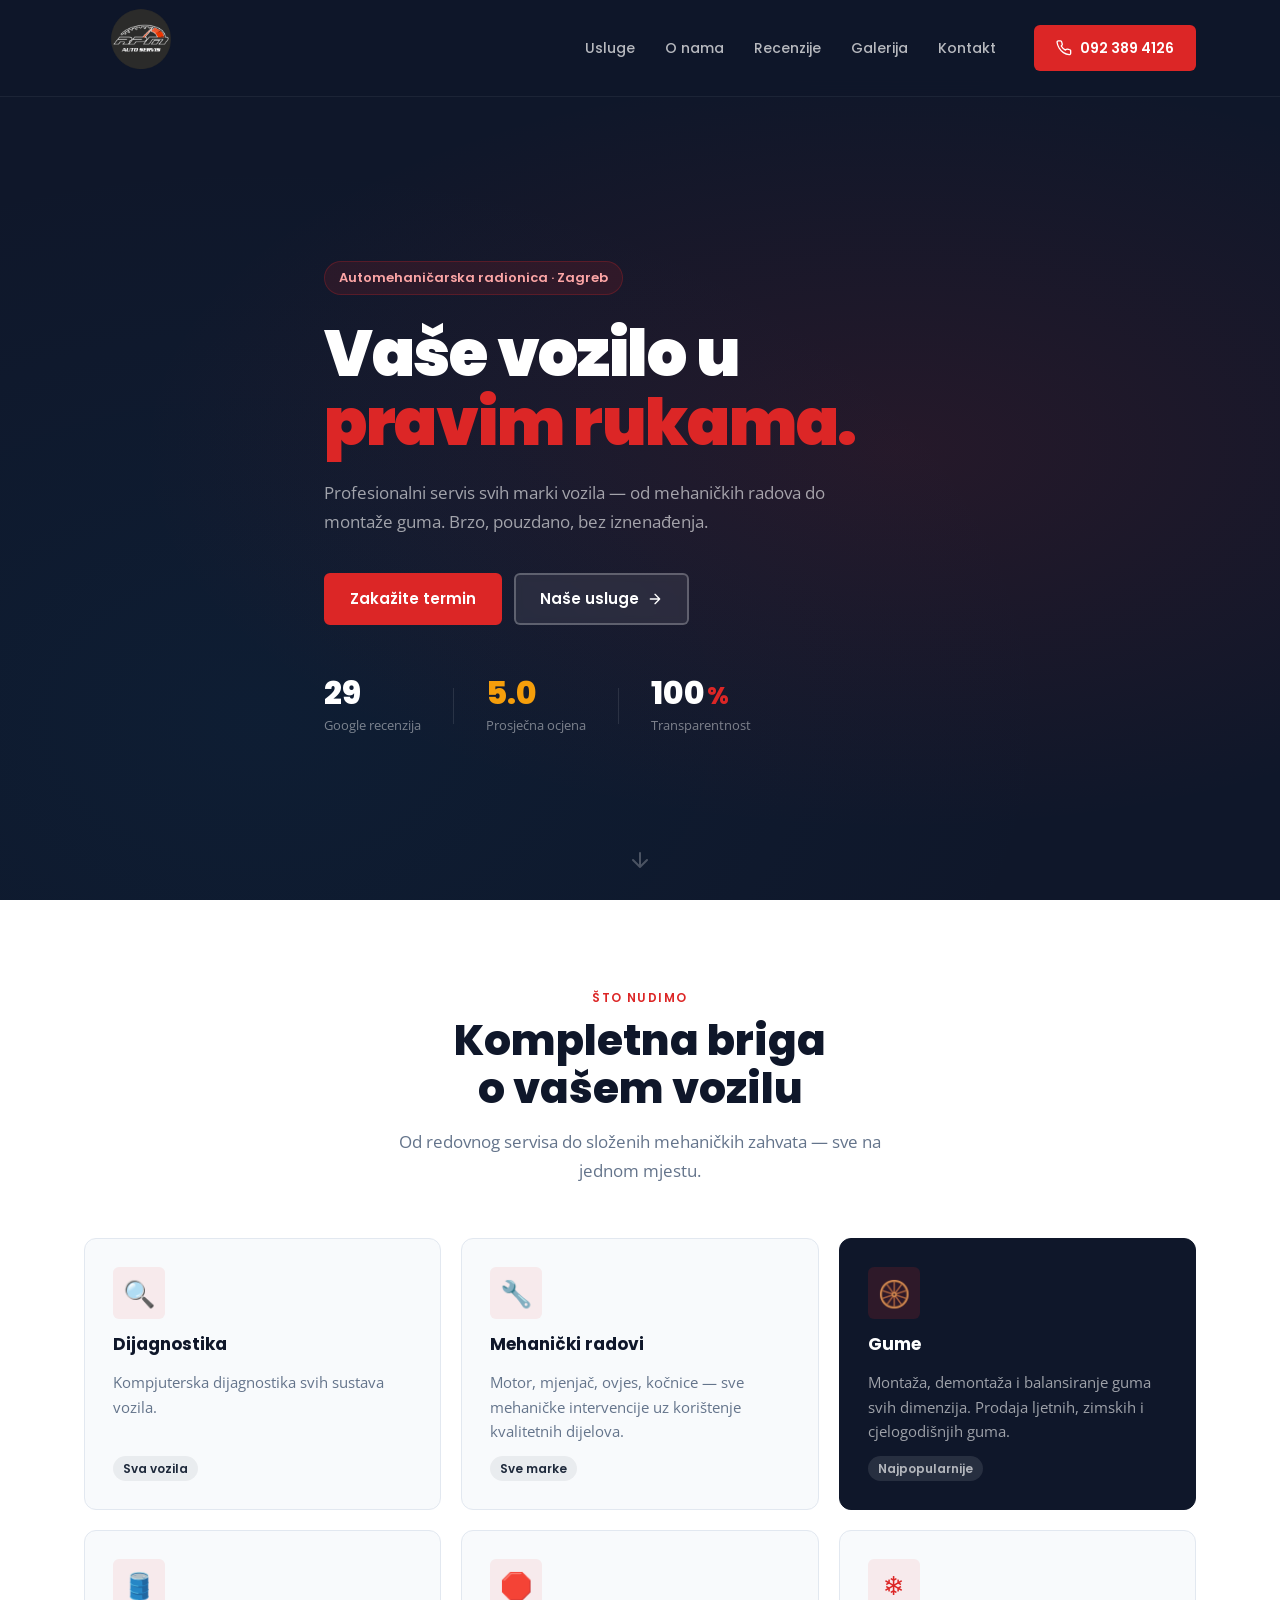
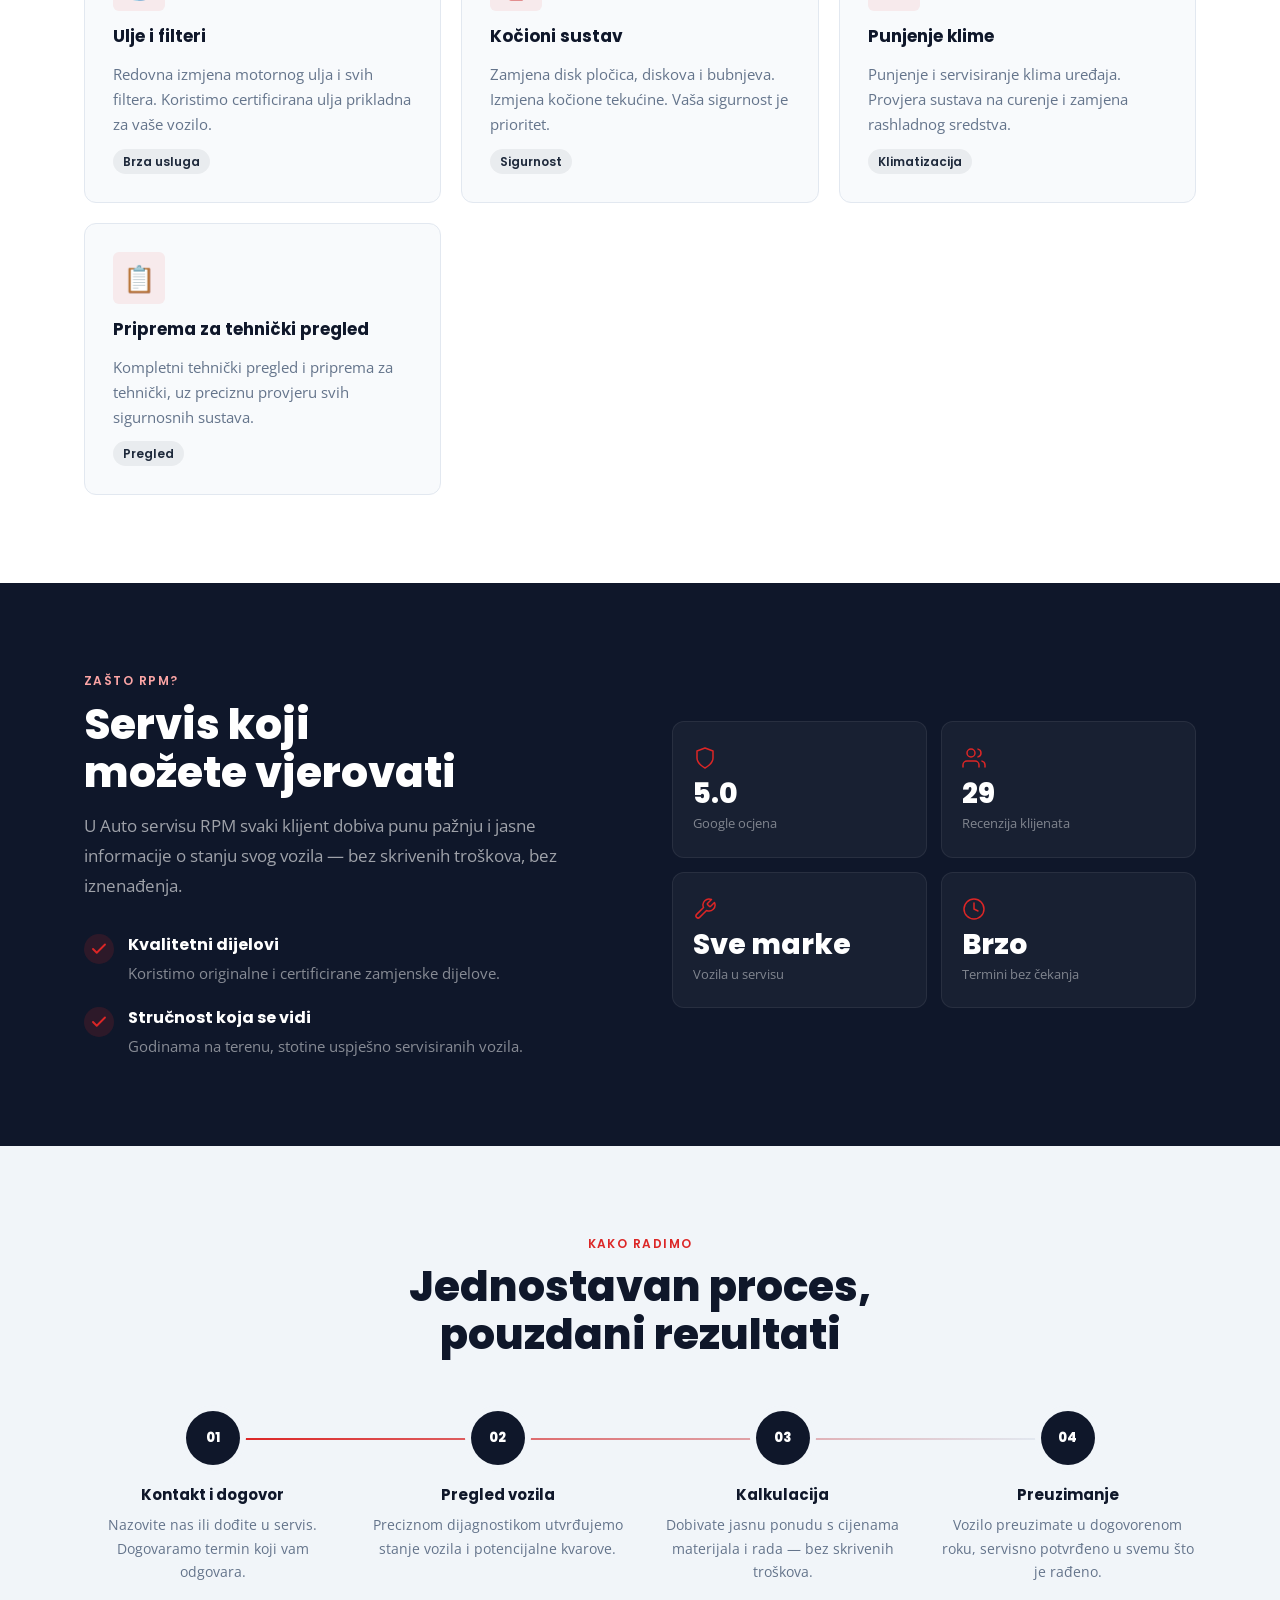
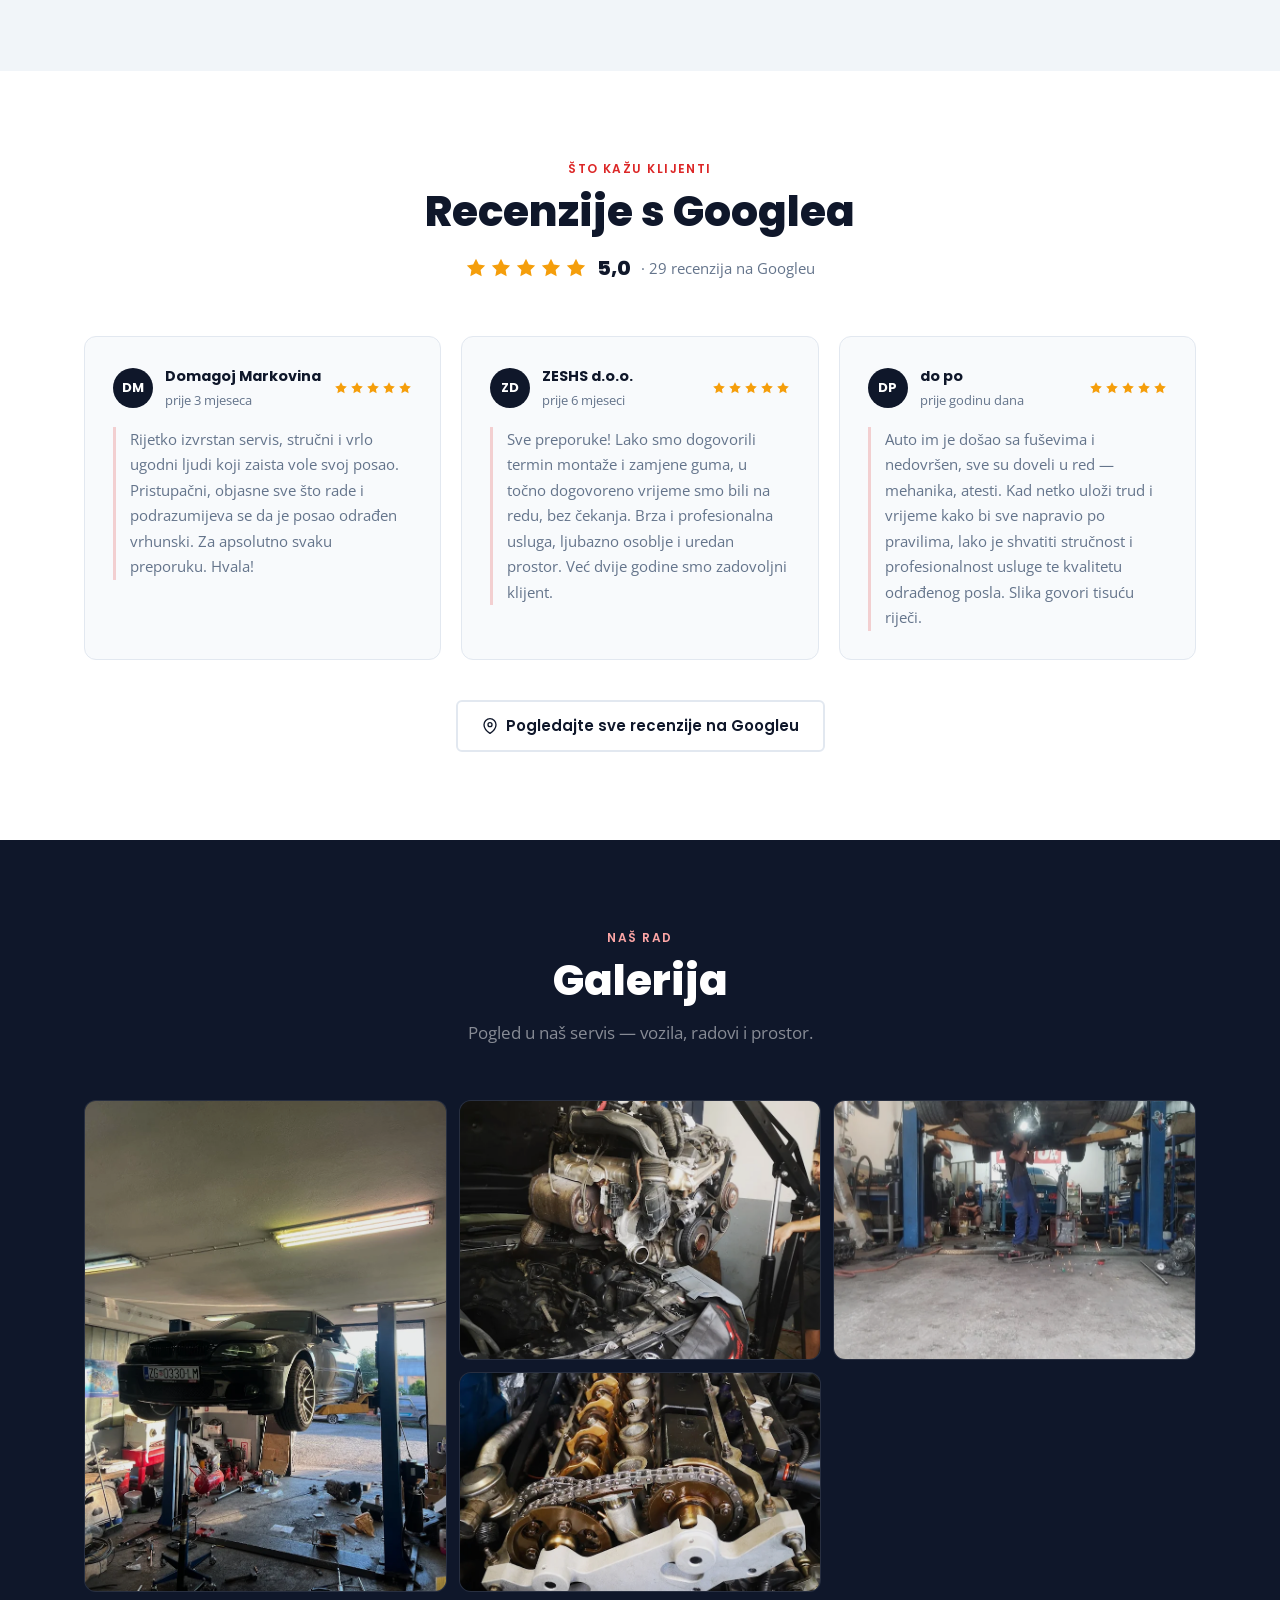
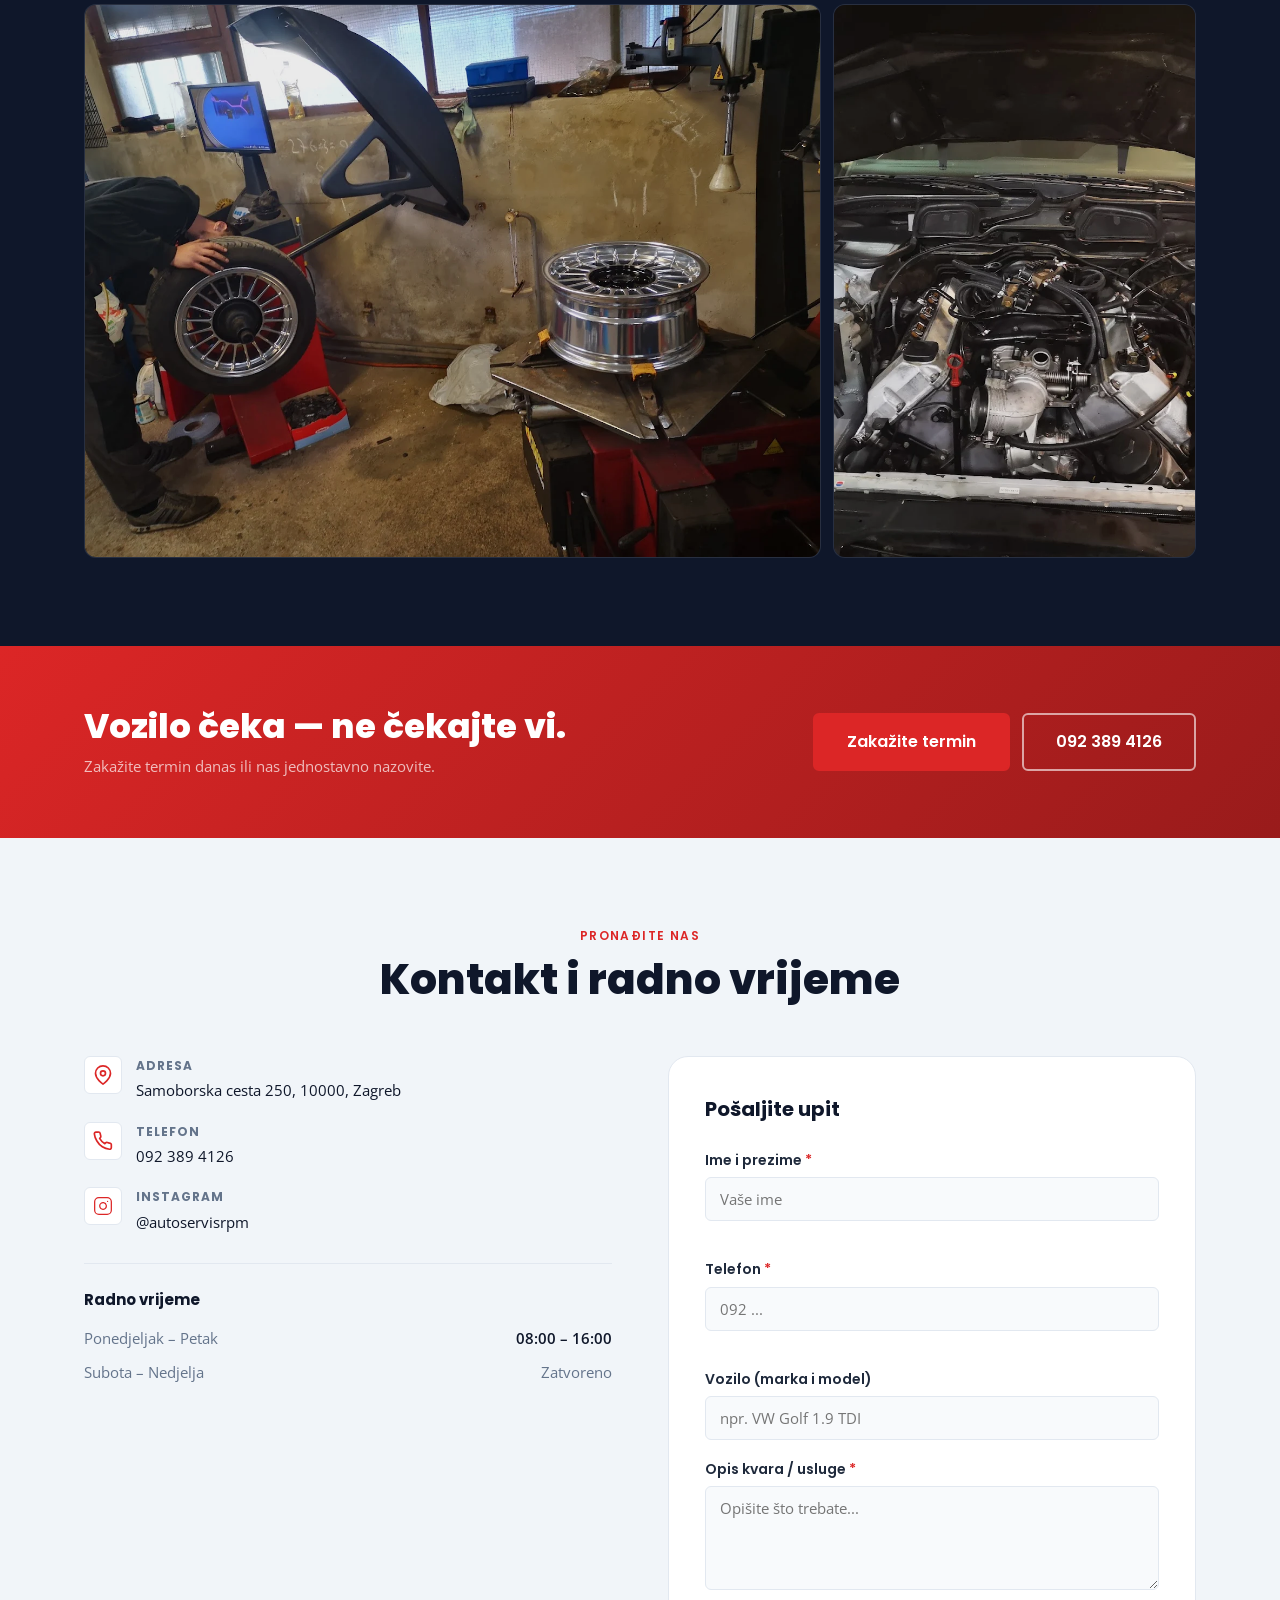
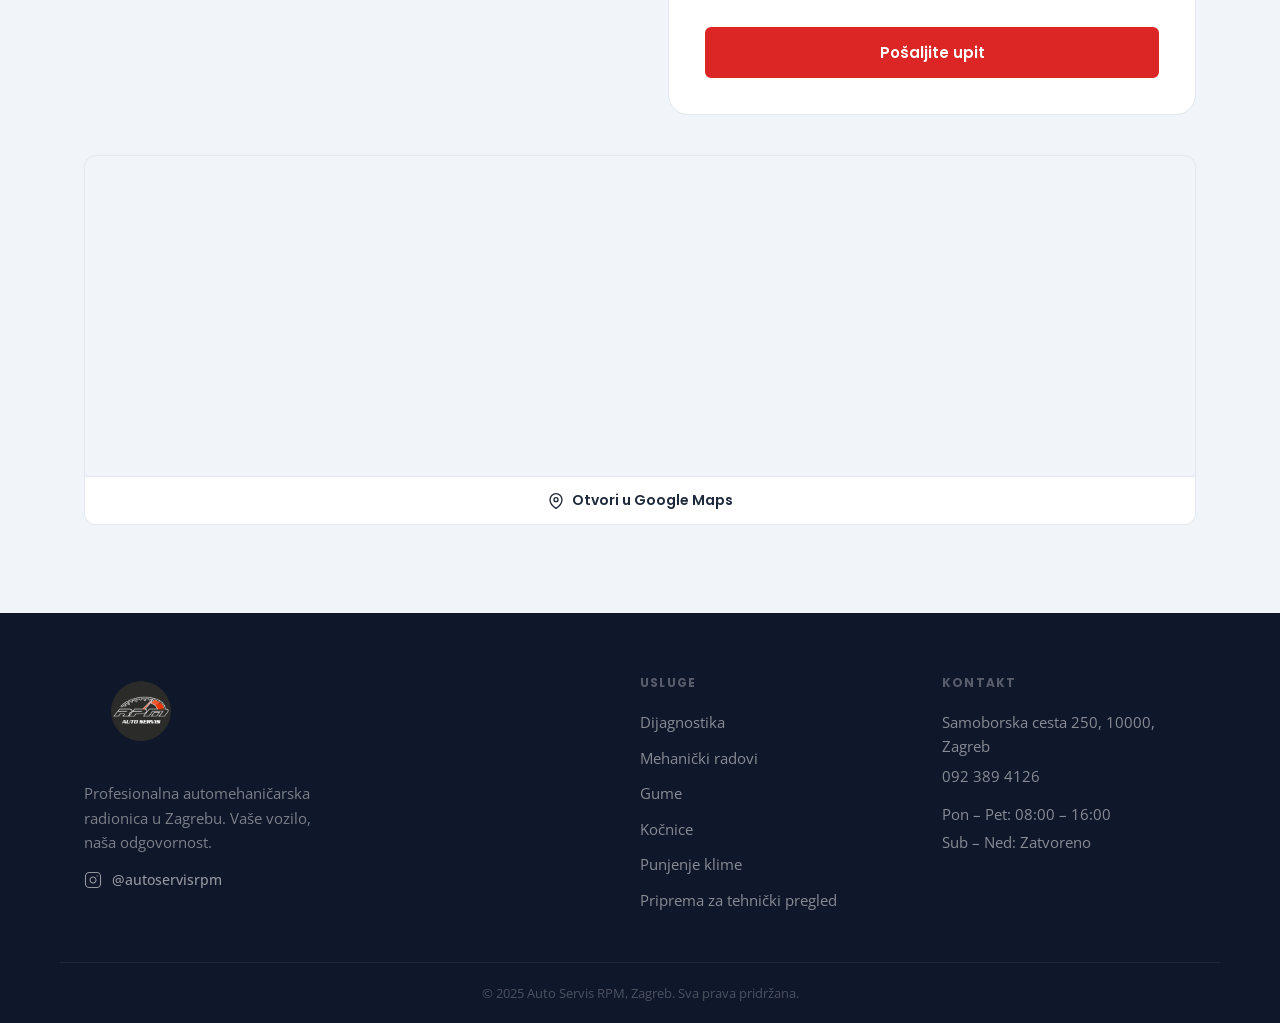
==== commit 5f00cfc7: "Add robots.txt, OG tags, canonical, LocalBusiness JSON-LD schema" ====
--- a/index.html
+++ b/index.html
@@ -5,11 +5,61 @@
   <meta name="viewport" content="width=device-width, initial-scale=1.0" />
   <meta name="description" content="Auto servis RPM – automehaničarska radionica u Zagrebu. Mehanički radovi, montaža i balansiranje guma, dijagnostika i servisiranje svih marki vozila." />
   <title>Auto Servis RPM | Zagreb</title>
+
+  <!-- Open Graph -->
+  <meta property="og:title" content="Auto Servis RPM | Zagreb" />
+  <meta property="og:description" content="Profesionalni auto servis u Zagrebu. Mehanički radovi, gume, dijagnostika, punjenje klime i priprema za tehnički pregled." />
+  <meta property="og:url" content="https://autoservisrpm.com/" />
+  <meta property="og:type" content="website" />
+  <meta property="og:locale" content="hr_HR" />
+
+  <!-- Canonical -->
+  <link rel="canonical" href="https://autoservisrpm.com/" />
+
+  <!-- LocalBusiness Structured Data -->
+  <script type="application/ld+json">
+  {
+    "@context": "https://schema.org",
+    "@type": "AutoRepair",
+    "name": "Auto Servis RPM",
+    "description": "Profesionalni auto servis u Zagrebu. Mehanički radovi, gume, dijagnostika, punjenje klime i priprema za tehnički pregled.",
+    "url": "https://autoservisrpm.com",
+    "telephone": "+385923894126",
+    "address": {
+      "@type": "PostalAddress",
+      "streetAddress": "Samoborska cesta 250",
+      "addressLocality": "Zagreb",
+      "postalCode": "10000",
+      "addressCountry": "HR"
+    },
+    "geo": {
+      "@type": "GeoCoordinates",
+      "latitude": 45.81227,
+      "longitude": 15.86163
+    },
+    "openingHoursSpecification": [
+      {
+        "@type": "OpeningHoursSpecification",
+        "dayOfWeek": ["Monday","Tuesday","Wednesday","Thursday","Friday"],
+        "opens": "08:00",
+        "closes": "17:00"
+      }
+    ],
+    "aggregateRating": {
+      "@type": "AggregateRating",
+      "ratingValue": "5.0",
+      "reviewCount": "29"
+    },
+    "priceRange": "$$",
+    "currenciesAccepted": "HRK, EUR",
+    "paymentAccepted": "Cash, Credit Card",
+    "areaServed": "Zagreb"
+  }
+  </script>
   <link rel="preconnect" href="https://fonts.googleapis.com" />
   <link rel="preconnect" href="https://fonts.gstatic.com" crossorigin />
   <link href="https://fonts.googleapis.com/css2?family=Open+Sans:wght@300;400;500;600;700&family=Poppins:wght@400;500;600;700;800;900&display=swap" rel="stylesheet" />
   <link rel="stylesheet" href="style.css" />
-  <link rel="stylesheet" href="https://unpkg.com/leaflet@1.9.4/dist/leaflet.css" />
   <link rel="icon" type="image/png" href="favicon.png" />
 </head>
 <body>
@@ -549,7 +599,7 @@
           </div>
 
           <div class="contact__map">
-            <div id="map" style="height:320px;width:100%;border-radius:12px;overflow:hidden;"></div>
+            <iframe src="https://www.google.com/maps/embed?pb=!1m18!1m12!1m3!1d2780.9495593427214!2d15.861628676467067!3d45.81226857108184!2m3!1f0!2f0!3f0!3m2!1i1024!2i768!4f13.1!3m3!1m2!1s0x4765d1a2b6eda573%3A0x1de81cb366d3c5e8!2sSamoborska%20cesta%20250%2C%2010000%2C%20Zagreb!5e0!3m2!1shr!2shr!4v1783428299819!5m2!1shr!2shr" width="100%" height="320" style="border:0;border-radius:12px;" allowfullscreen loading="lazy" referrerpolicy="strict-origin-when-cross-origin"></iframe>
             <a
               href="https://www.google.com/maps/search/Auto+servis+RPM+Samoborska+cesta+250+Zagreb"
               target="_blank"
--- a/style.css
+++ b/style.css
@@ -902,6 +902,7 @@
 
 @keyframes spin { to { transform: rotate(360deg); } }
 
+.form-success[hidden] { display: none; }
 .form-success {
   display: flex;
   align-items: center;
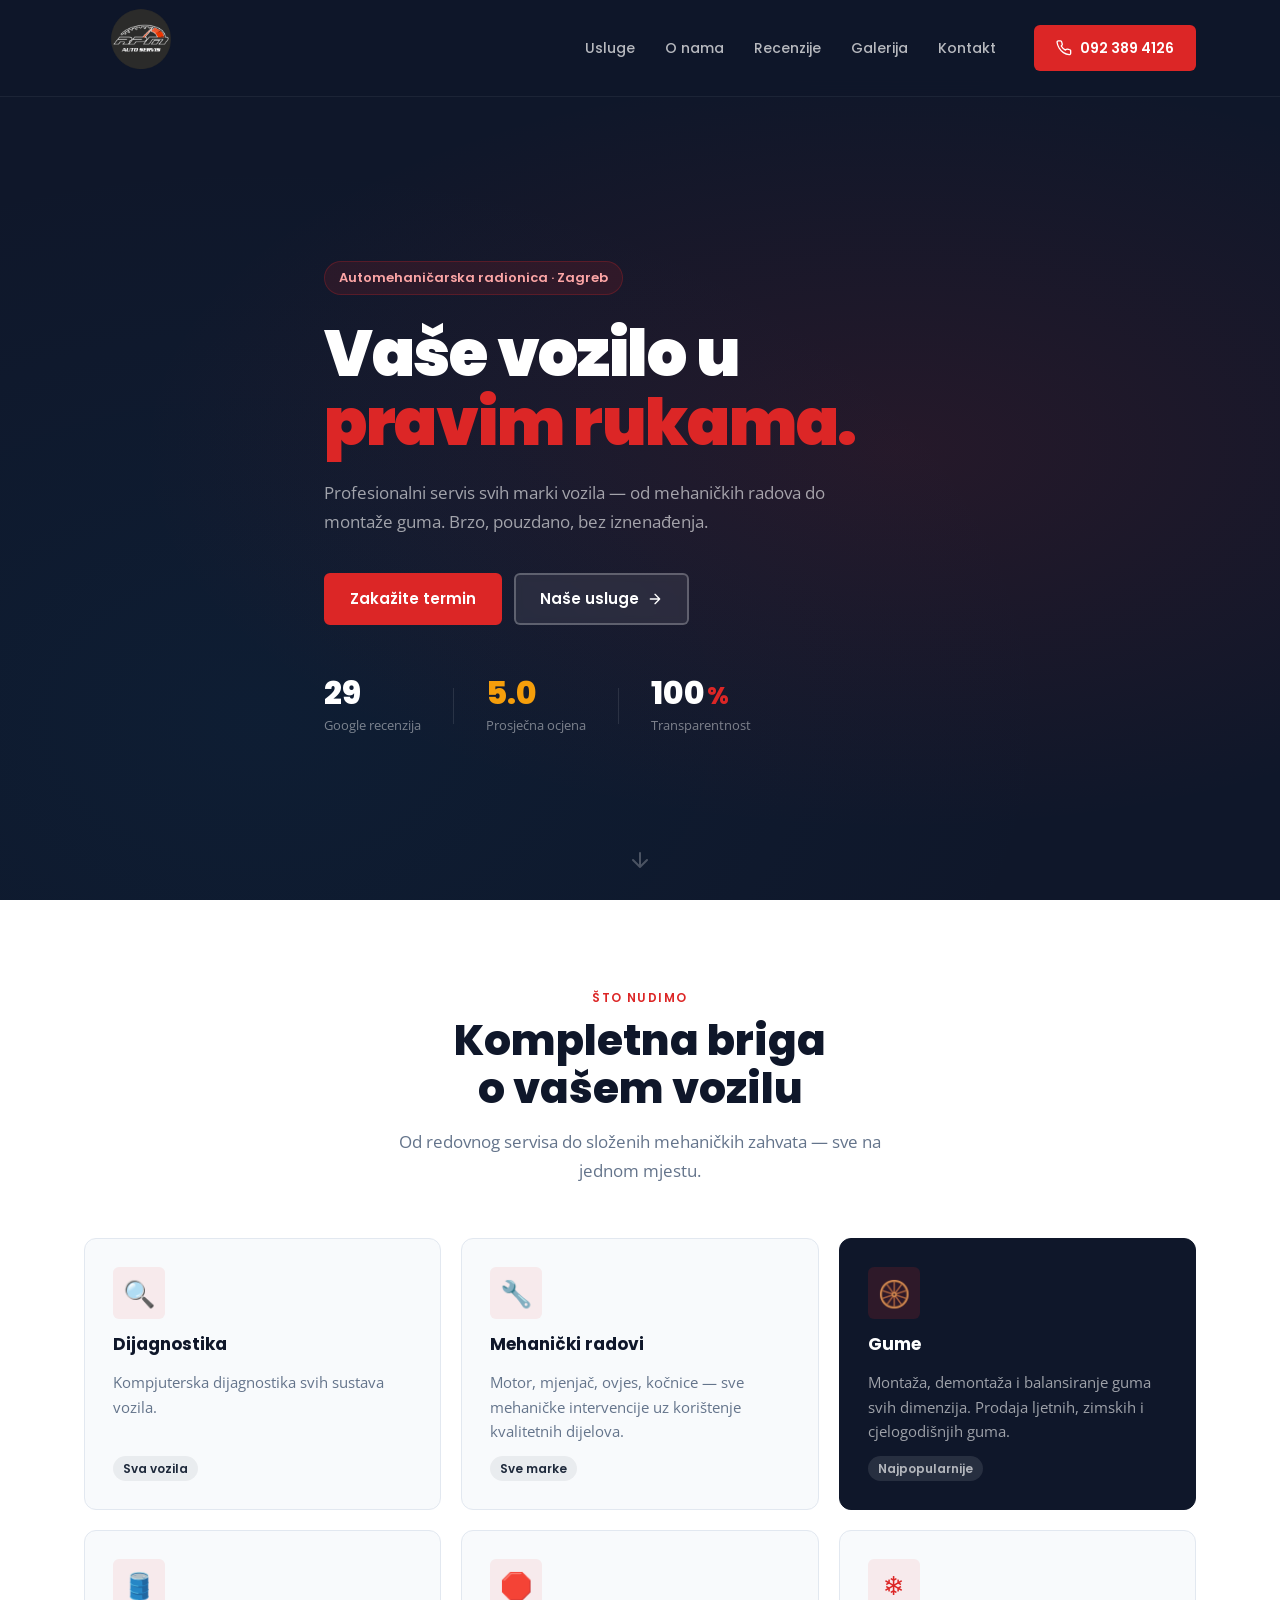
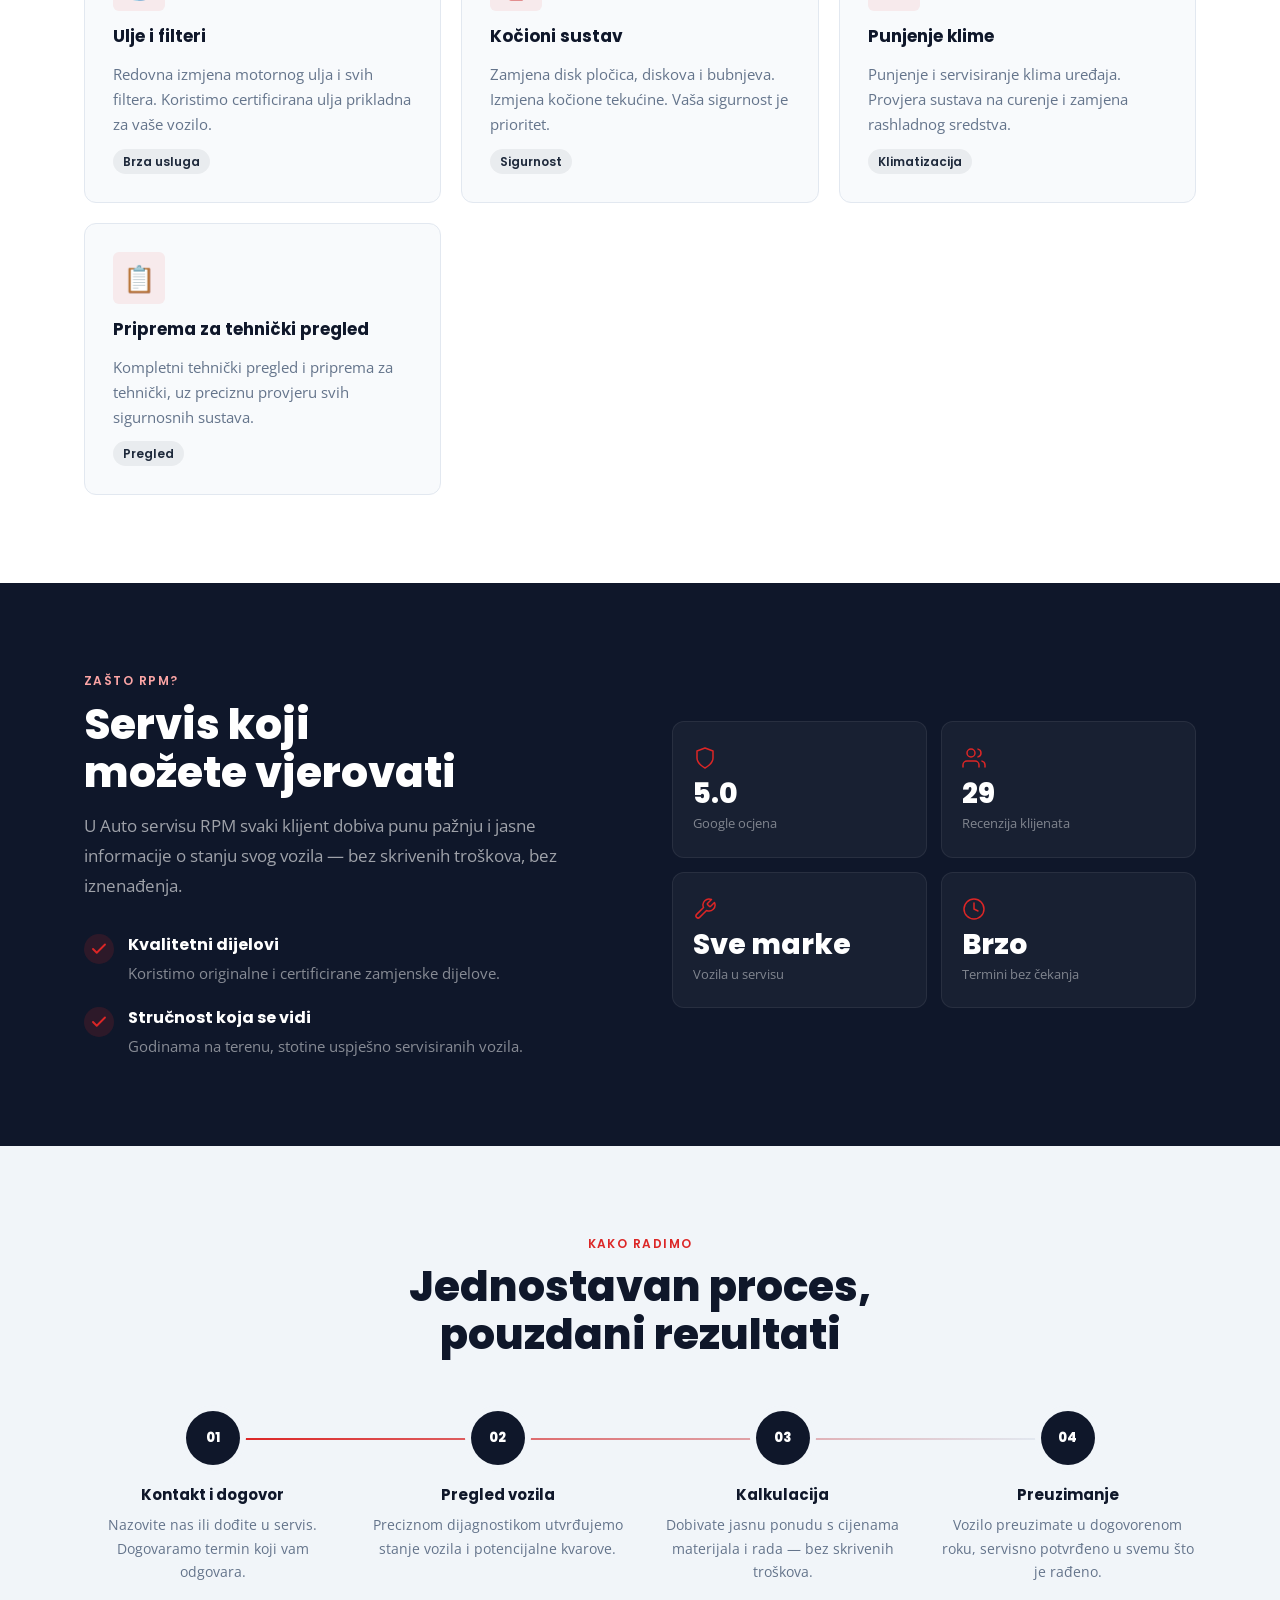
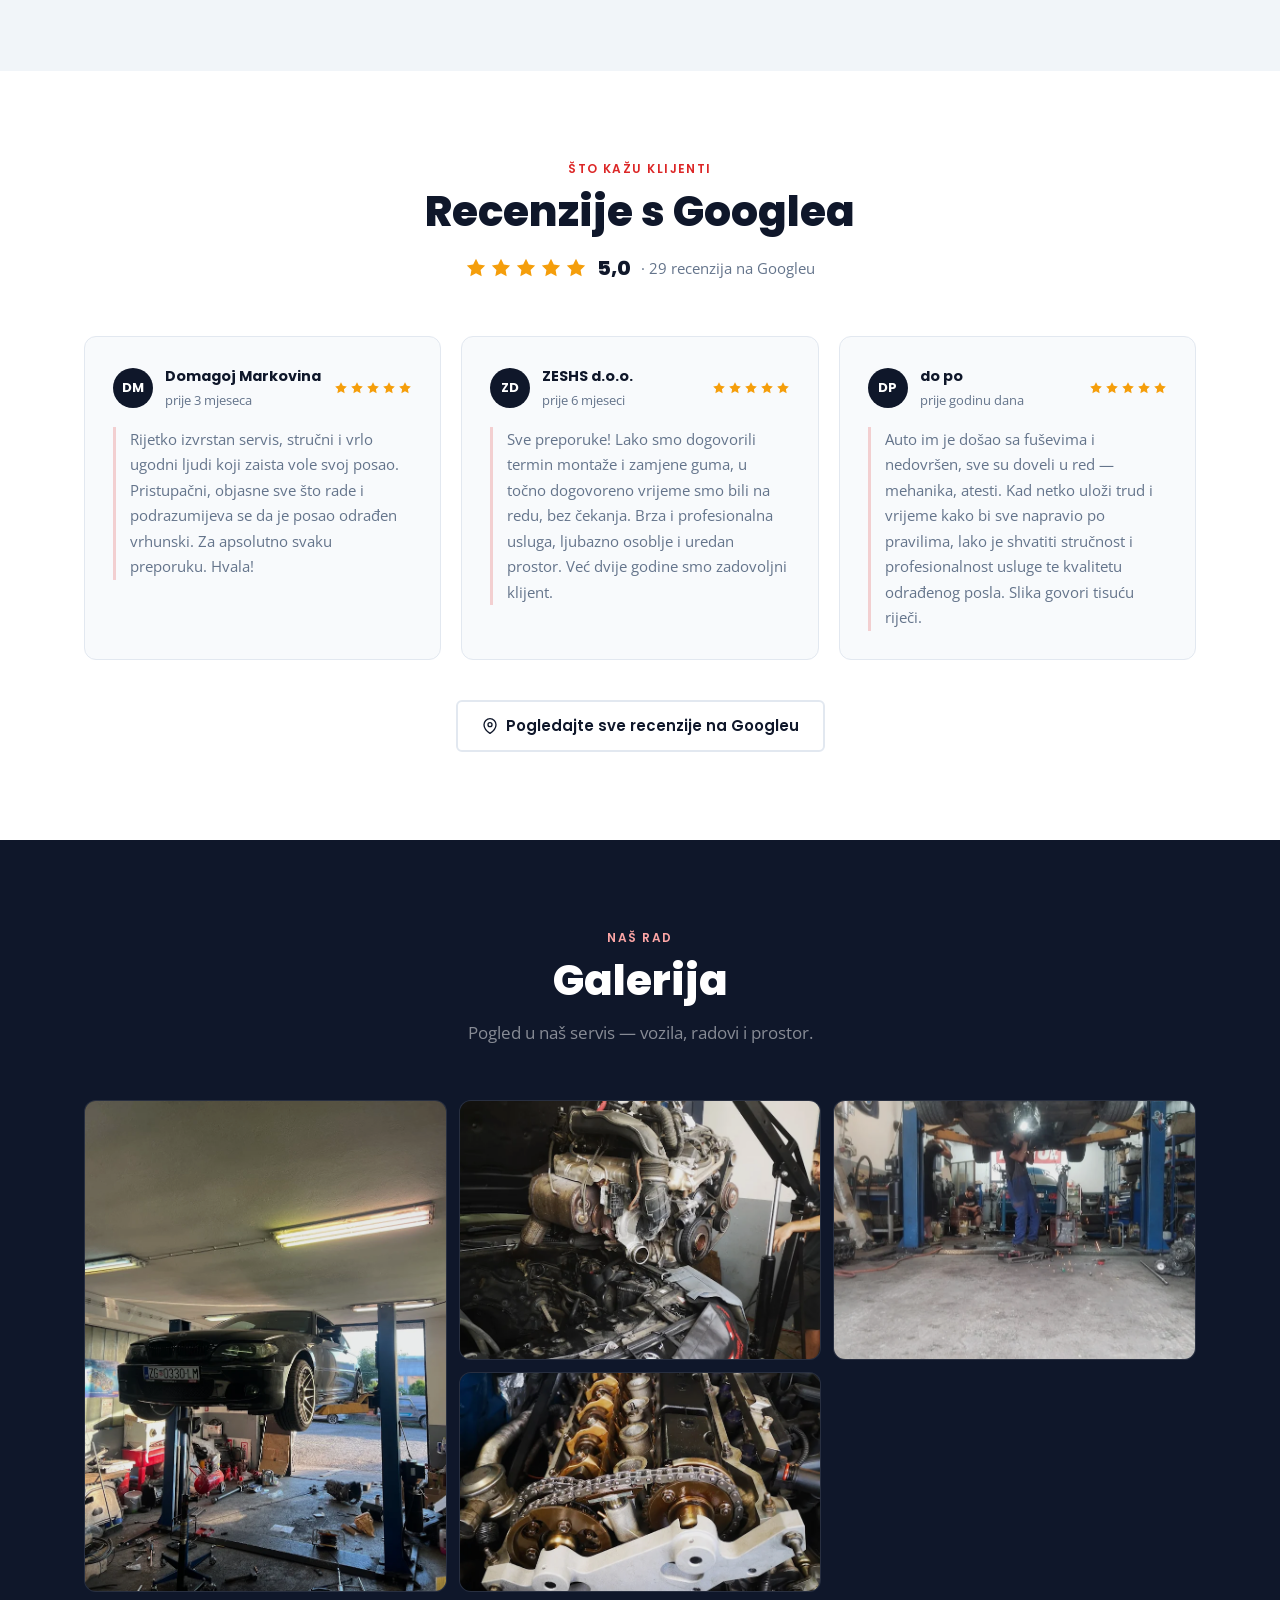
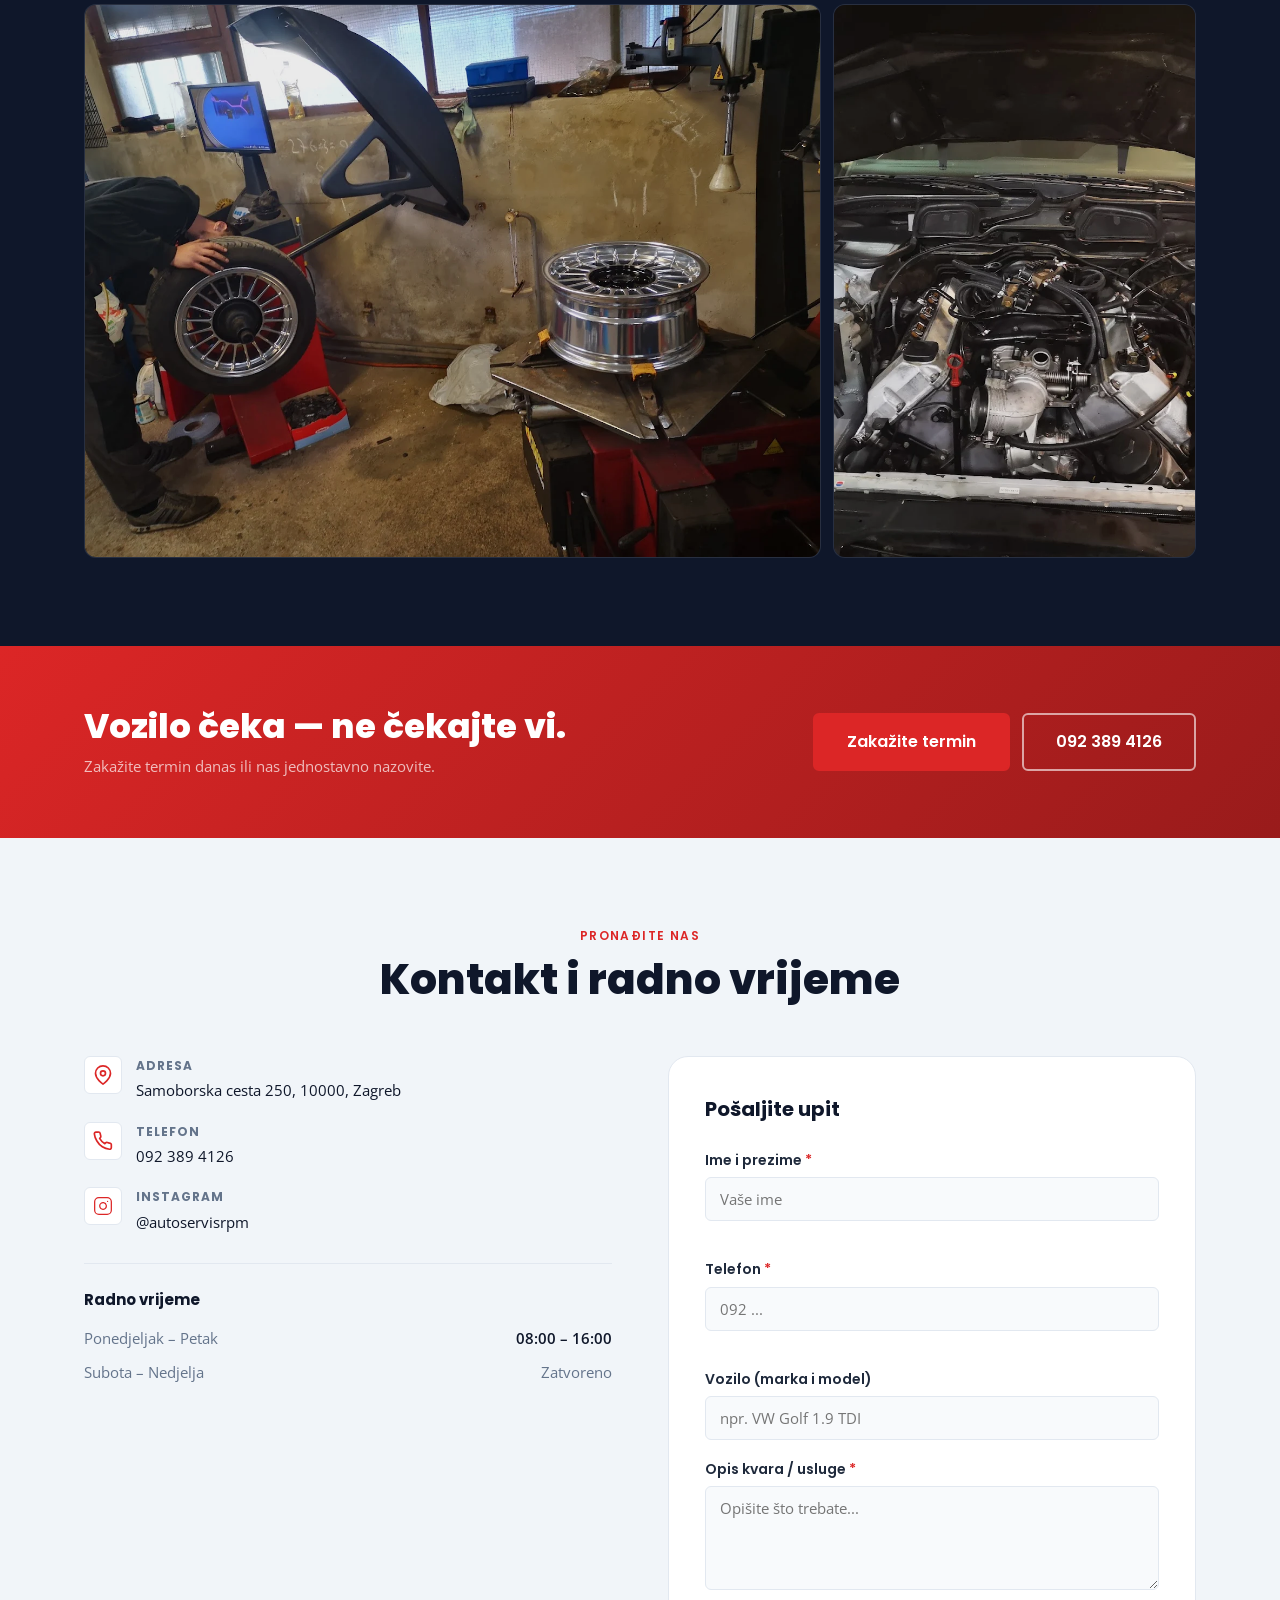
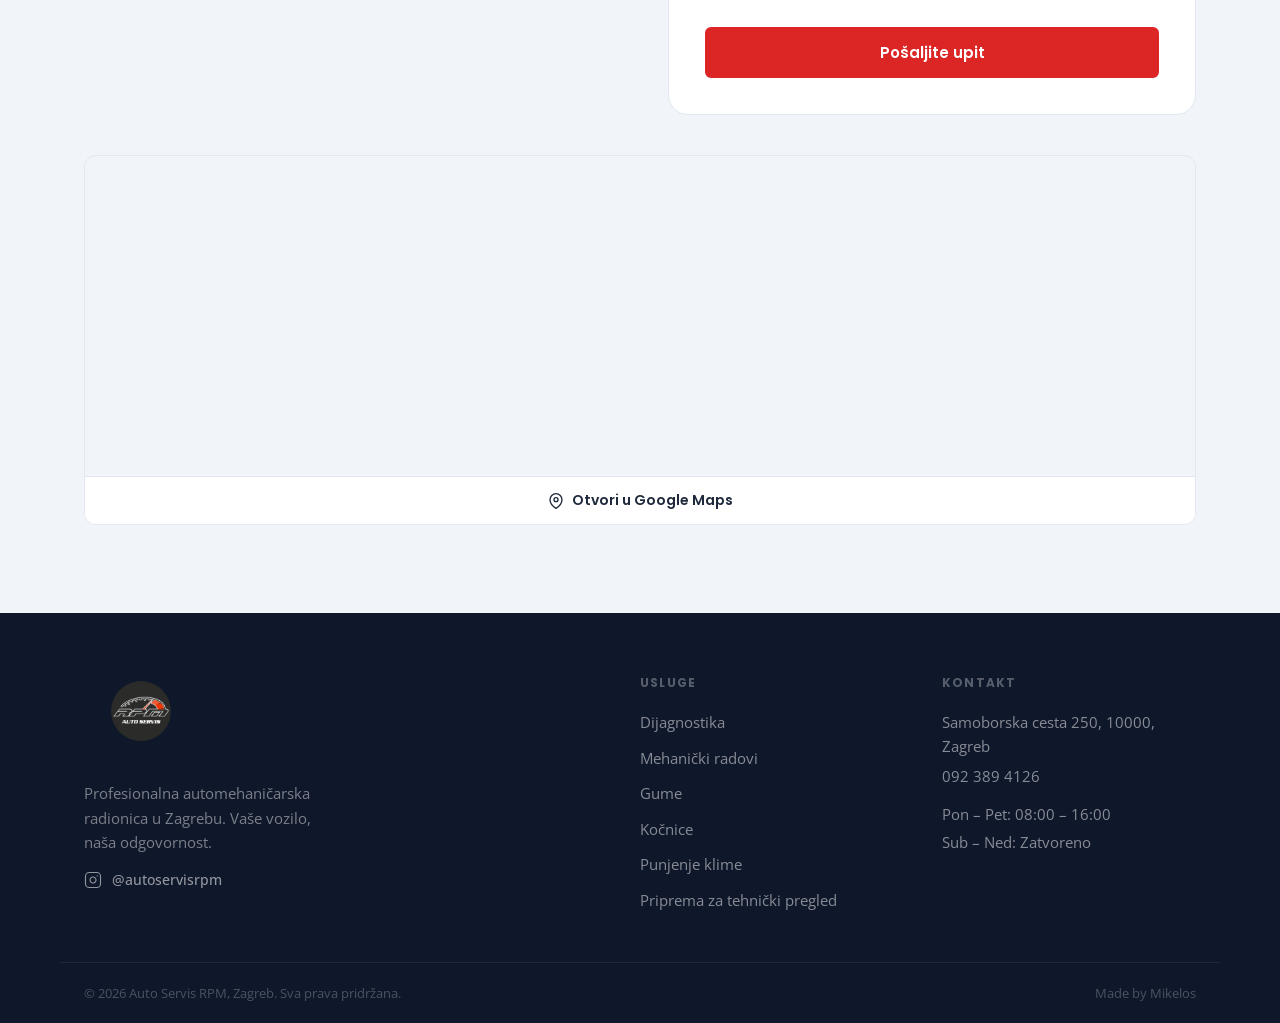
==== commit 1feabfe5: "Update footer copyright to 2026, add Mikelos credit link, add www redirect Co-Authored-By: Claude So" ====
--- a/index.html
+++ b/index.html
@@ -652,8 +652,9 @@
       </div>
     </div>
     <div class="footer__bottom">
-      <div class="container">
-        <p>© 2025 Auto Servis RPM, Zagreb. Sva prava pridržana.</p>
+      <div class="container footer__bottom-inner">
+        <p>© 2026 Auto Servis RPM, Zagreb. Sva prava pridržana.</p>
+        <a href="https://mikleos.eu" target="_blank" rel="noopener noreferrer" class="footer__credit">Made by Mikelos</a>
       </div>
     </div>
   </footer>
--- a/style.css
+++ b/style.css
@@ -996,7 +996,10 @@
 .footer__hours { display: flex; flex-direction: column; gap: 4px; }
 
 .footer__bottom { padding-block: 20px; }
-.footer__bottom p { font-size: .8125rem; color: rgba(255,255,255,.25); text-align: center; }
+.footer__bottom p { font-size: .8125rem; color: rgba(255,255,255,.25); }
+.footer__bottom-inner { display: flex; align-items: center; justify-content: space-between; gap: 16px; flex-wrap: wrap; }
+.footer__credit { font-size: .8125rem; color: rgba(255,255,255,.25); text-decoration: none; transition: color .2s ease; }
+.footer__credit:hover { color: rgba(255,255,255,.6); }
 
 /* ── Back to top ── */
 .back-to-top {
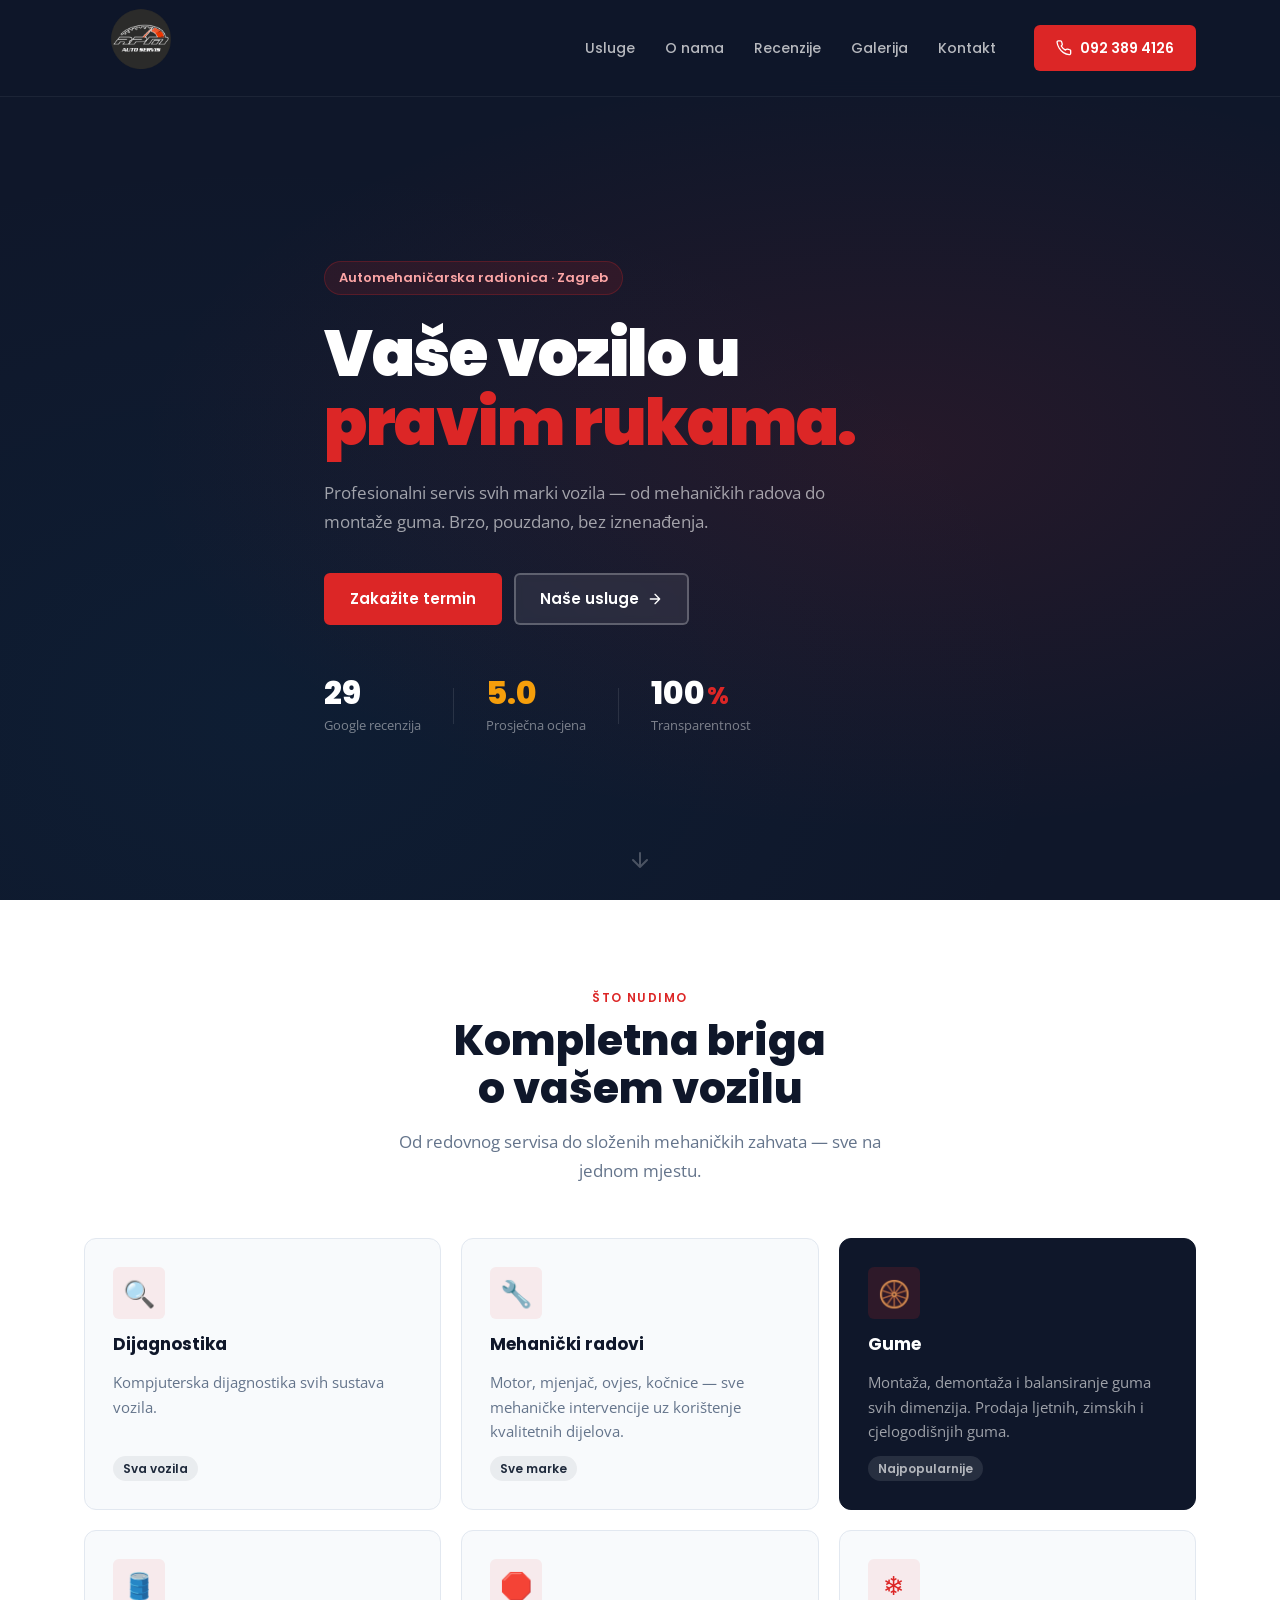
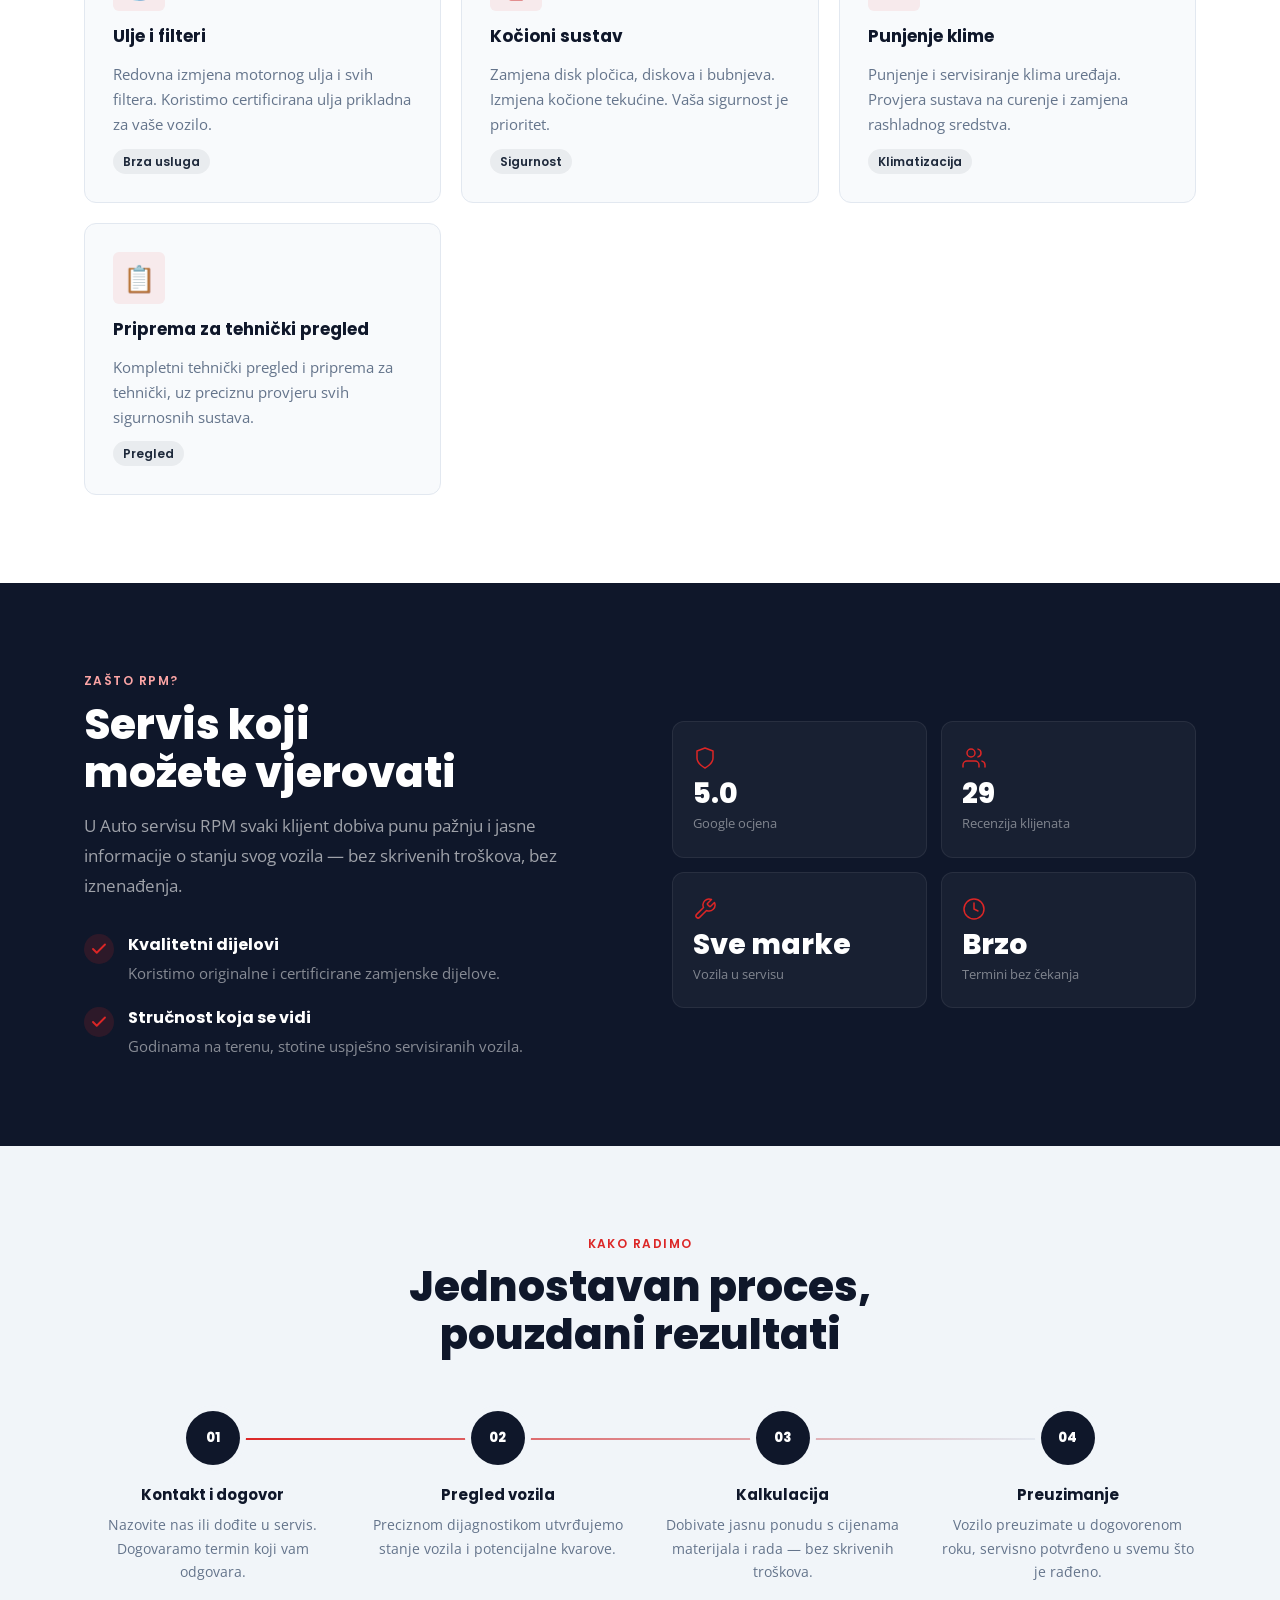
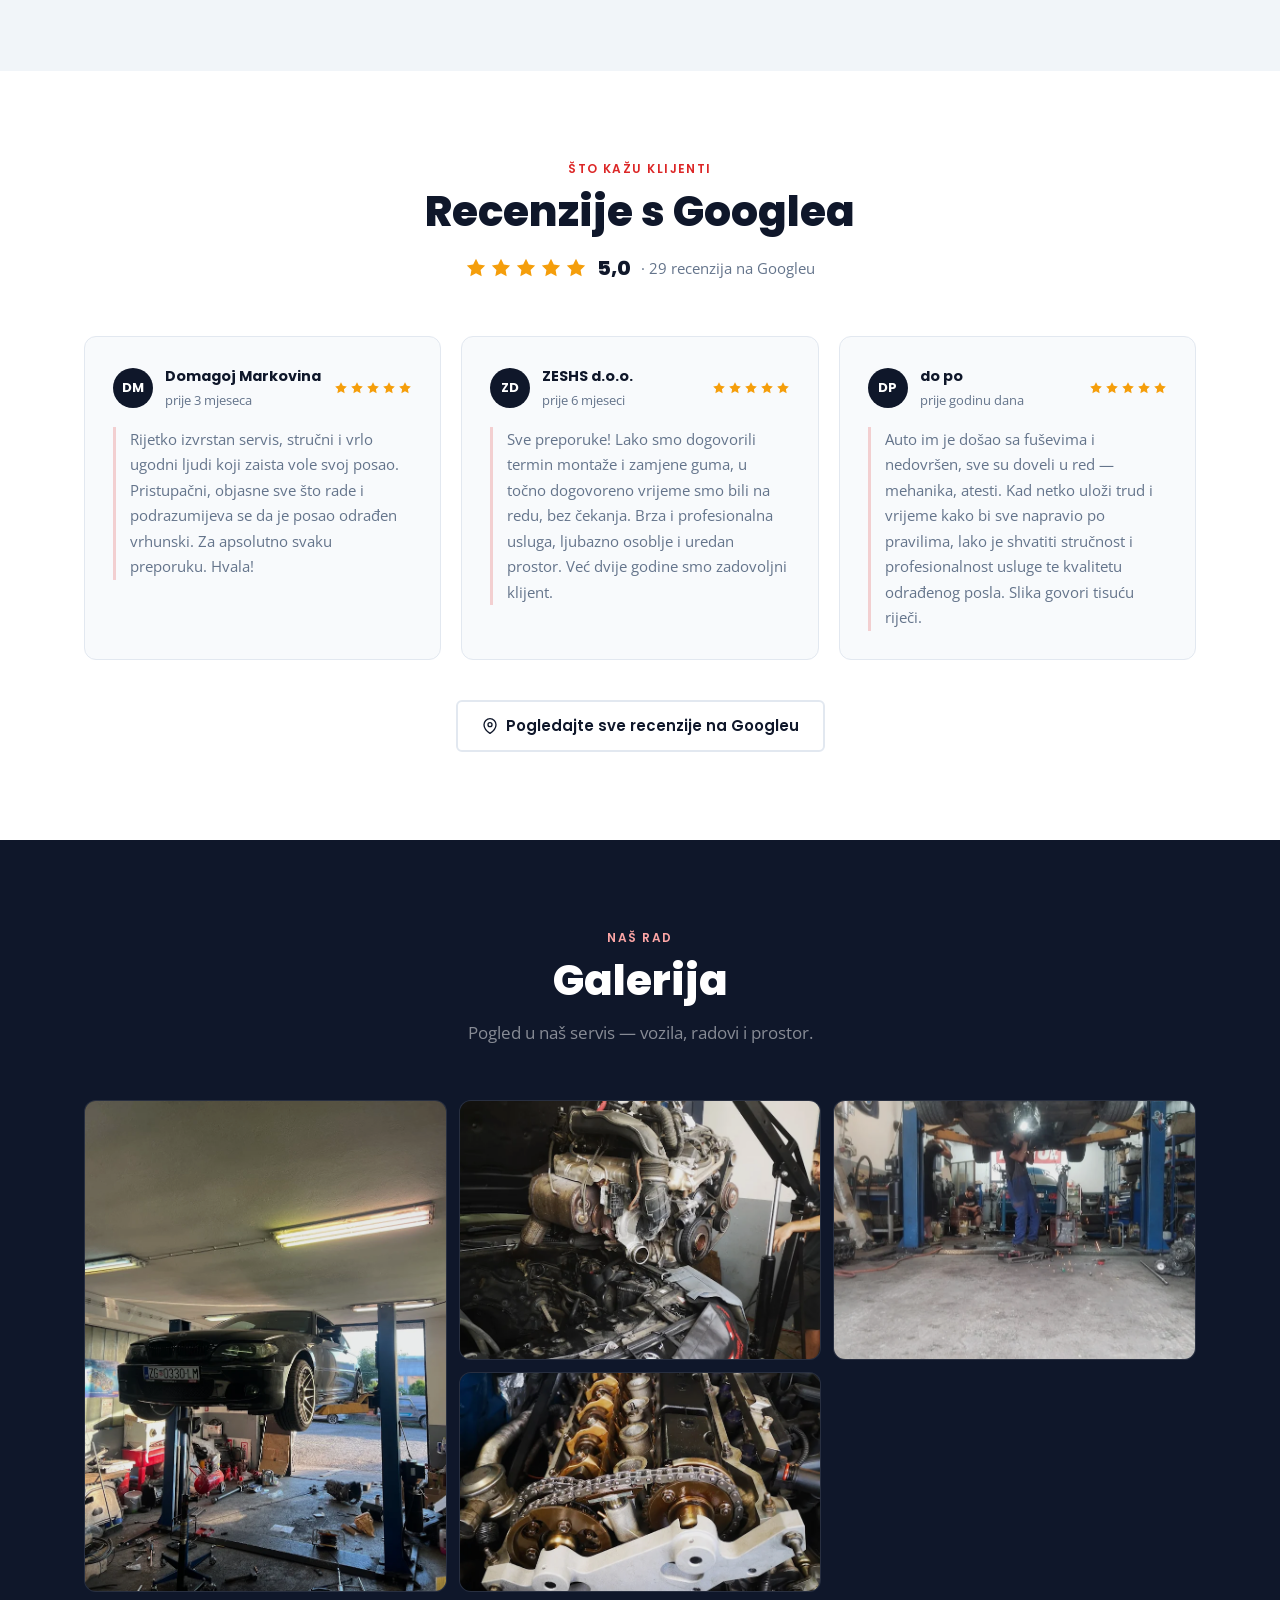
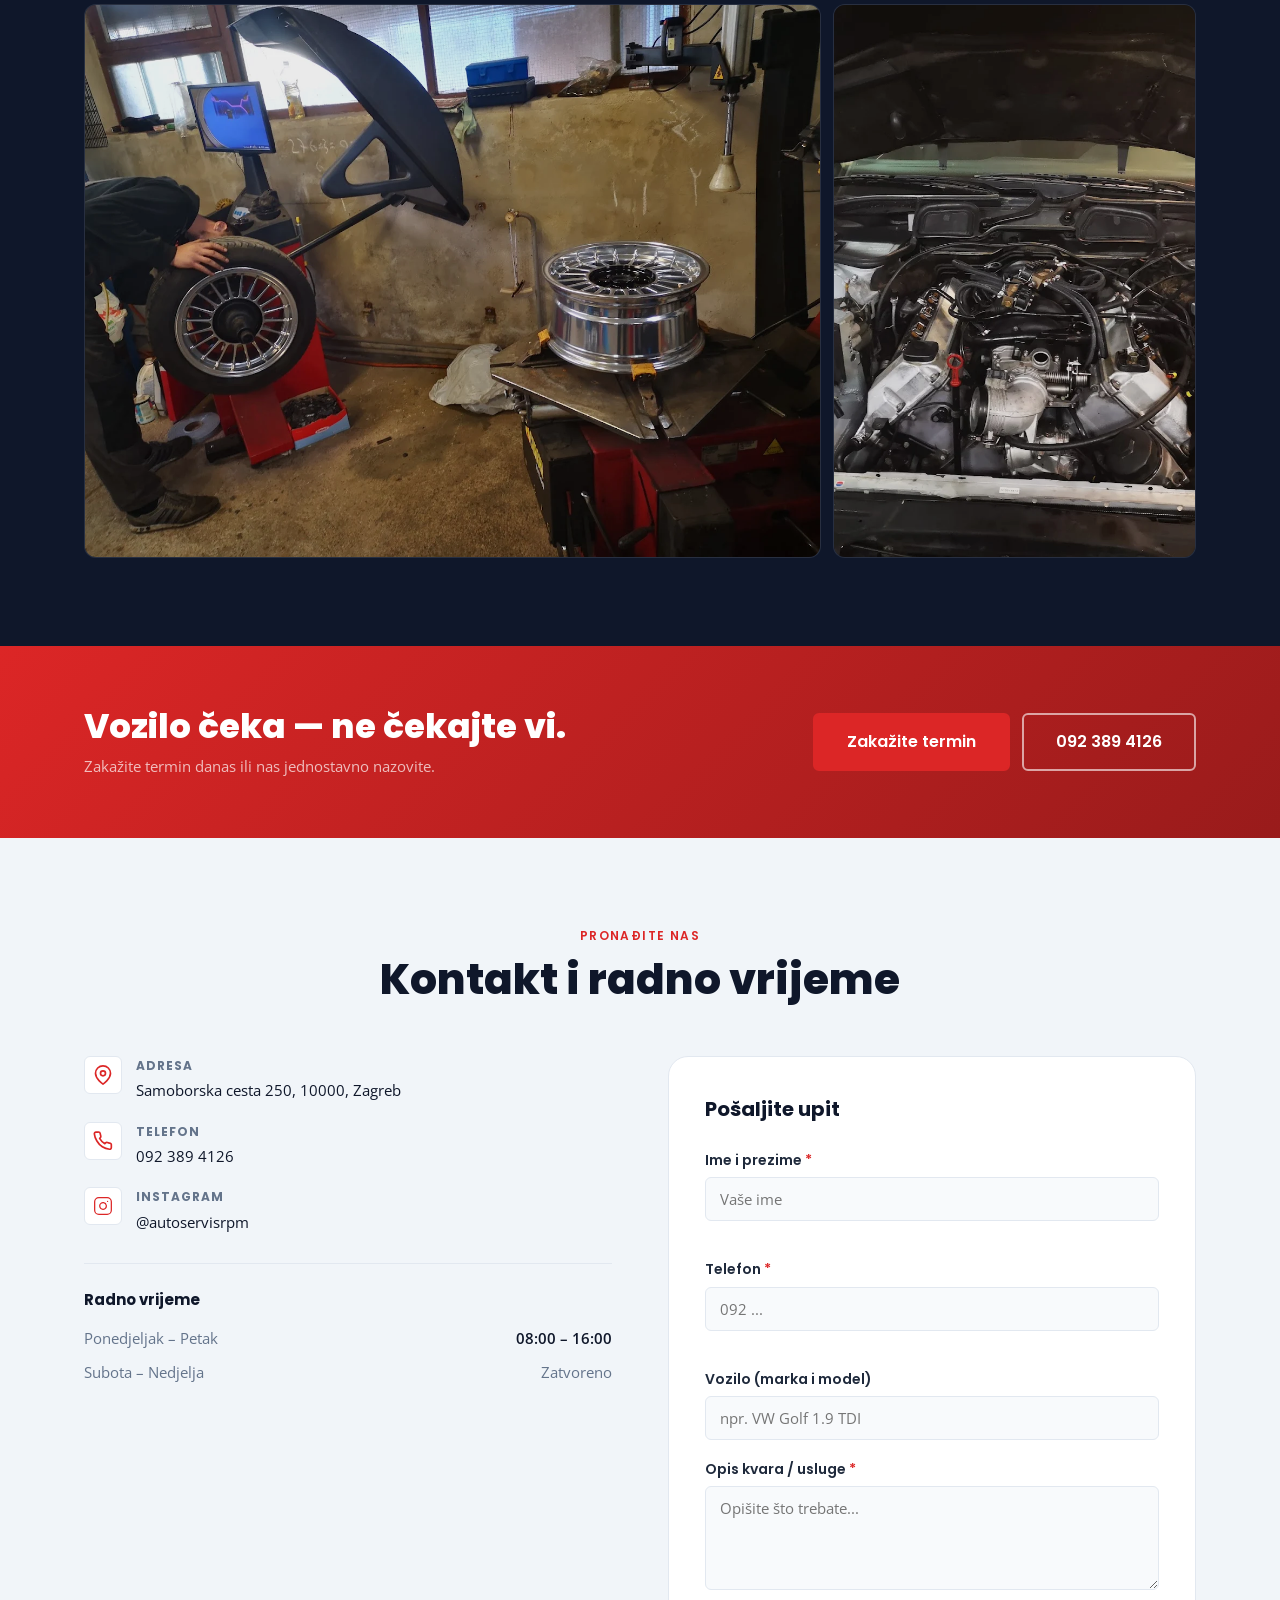
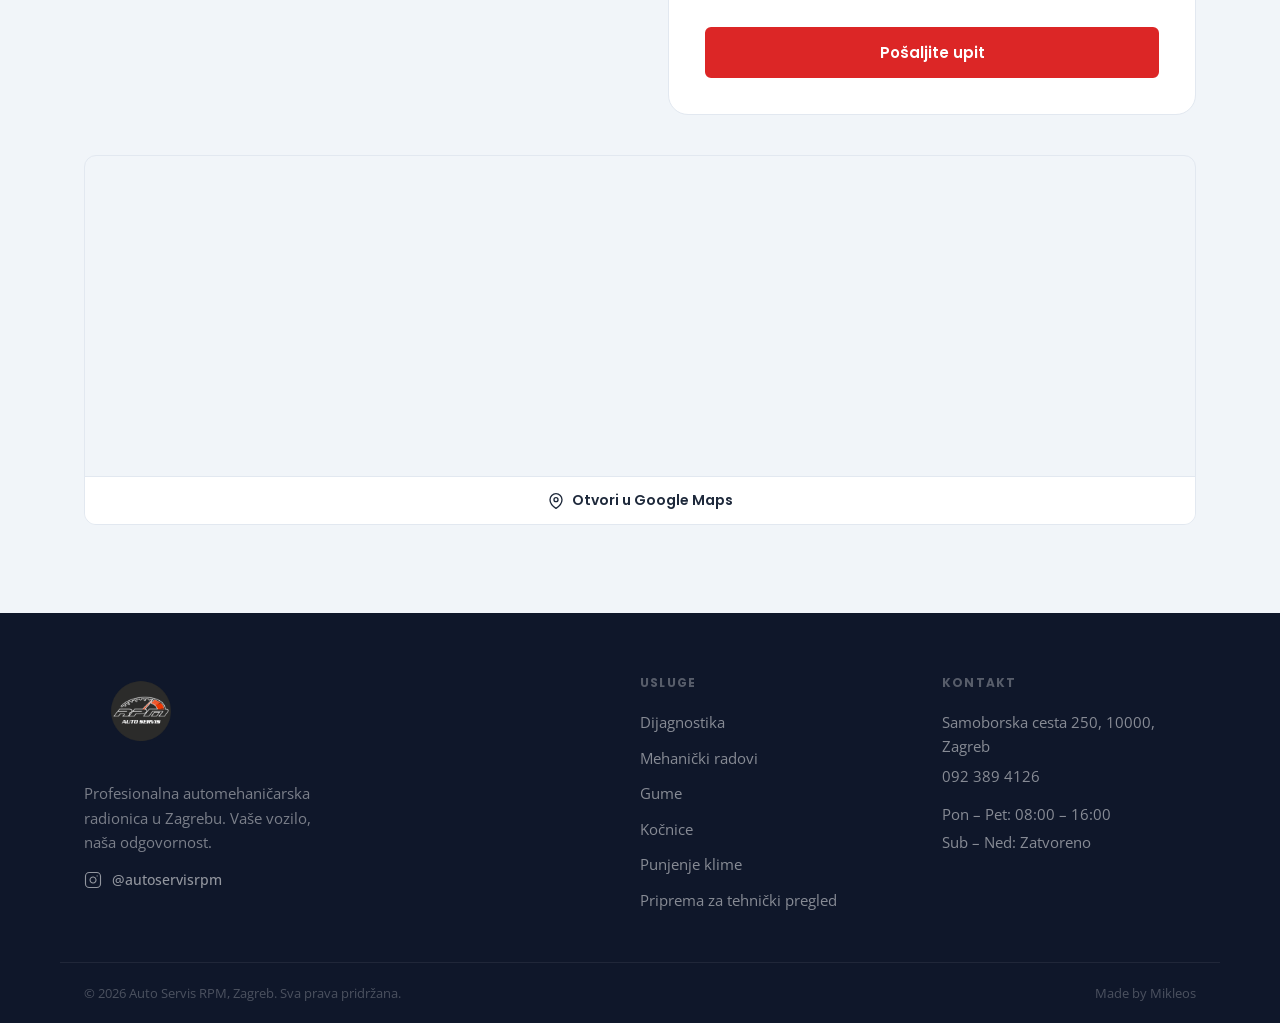
==== commit f2919852: "Fix footer credit link text" ====
--- a/index.html
+++ b/index.html
@@ -654,7 +654,7 @@
     <div class="footer__bottom">
       <div class="container footer__bottom-inner">
         <p>© 2026 Auto Servis RPM, Zagreb. Sva prava pridržana.</p>
-        <a href="https://mikleos.eu" target="_blank" rel="noopener noreferrer" class="footer__credit">Made by Mikelos</a>
+        <a href="https://mikleos.eu" target="_blank" rel="noopener noreferrer" class="footer__credit">Made by Mikleos</a>
       </div>
     </div>
   </footer>
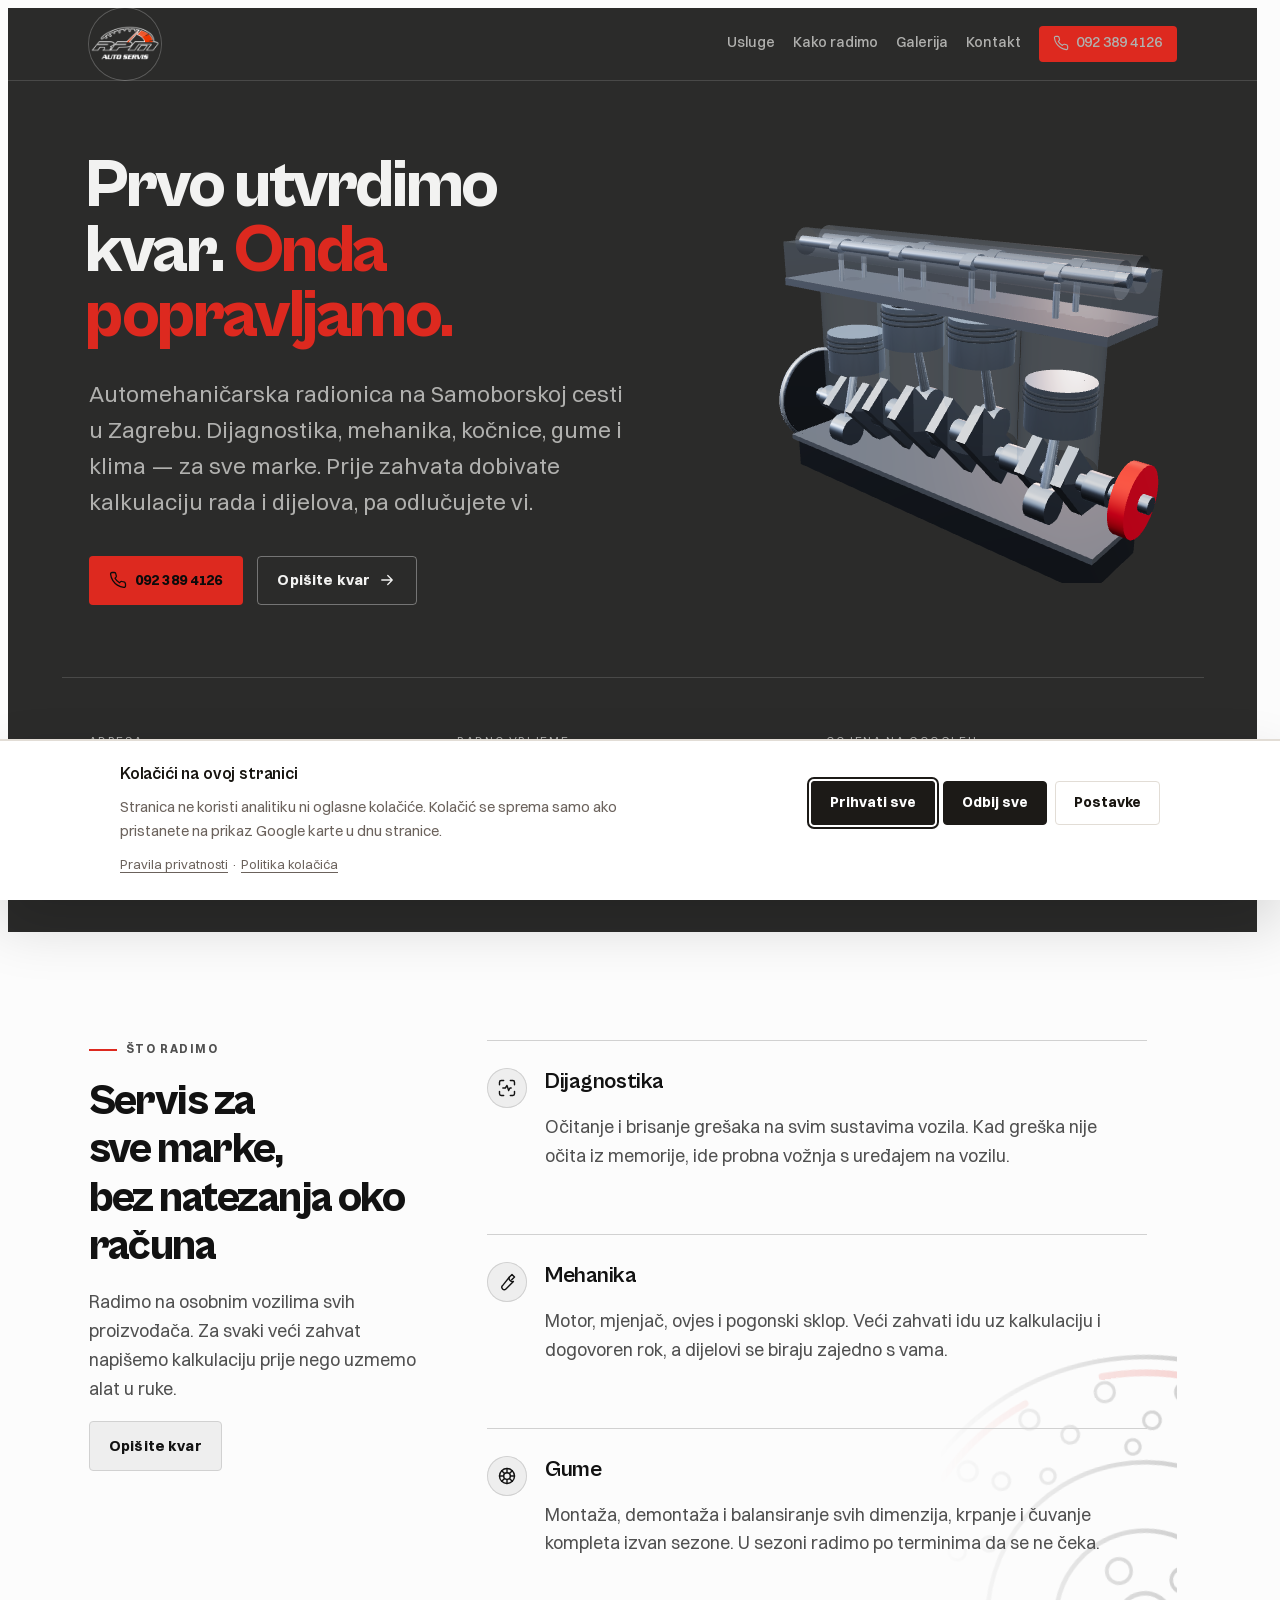
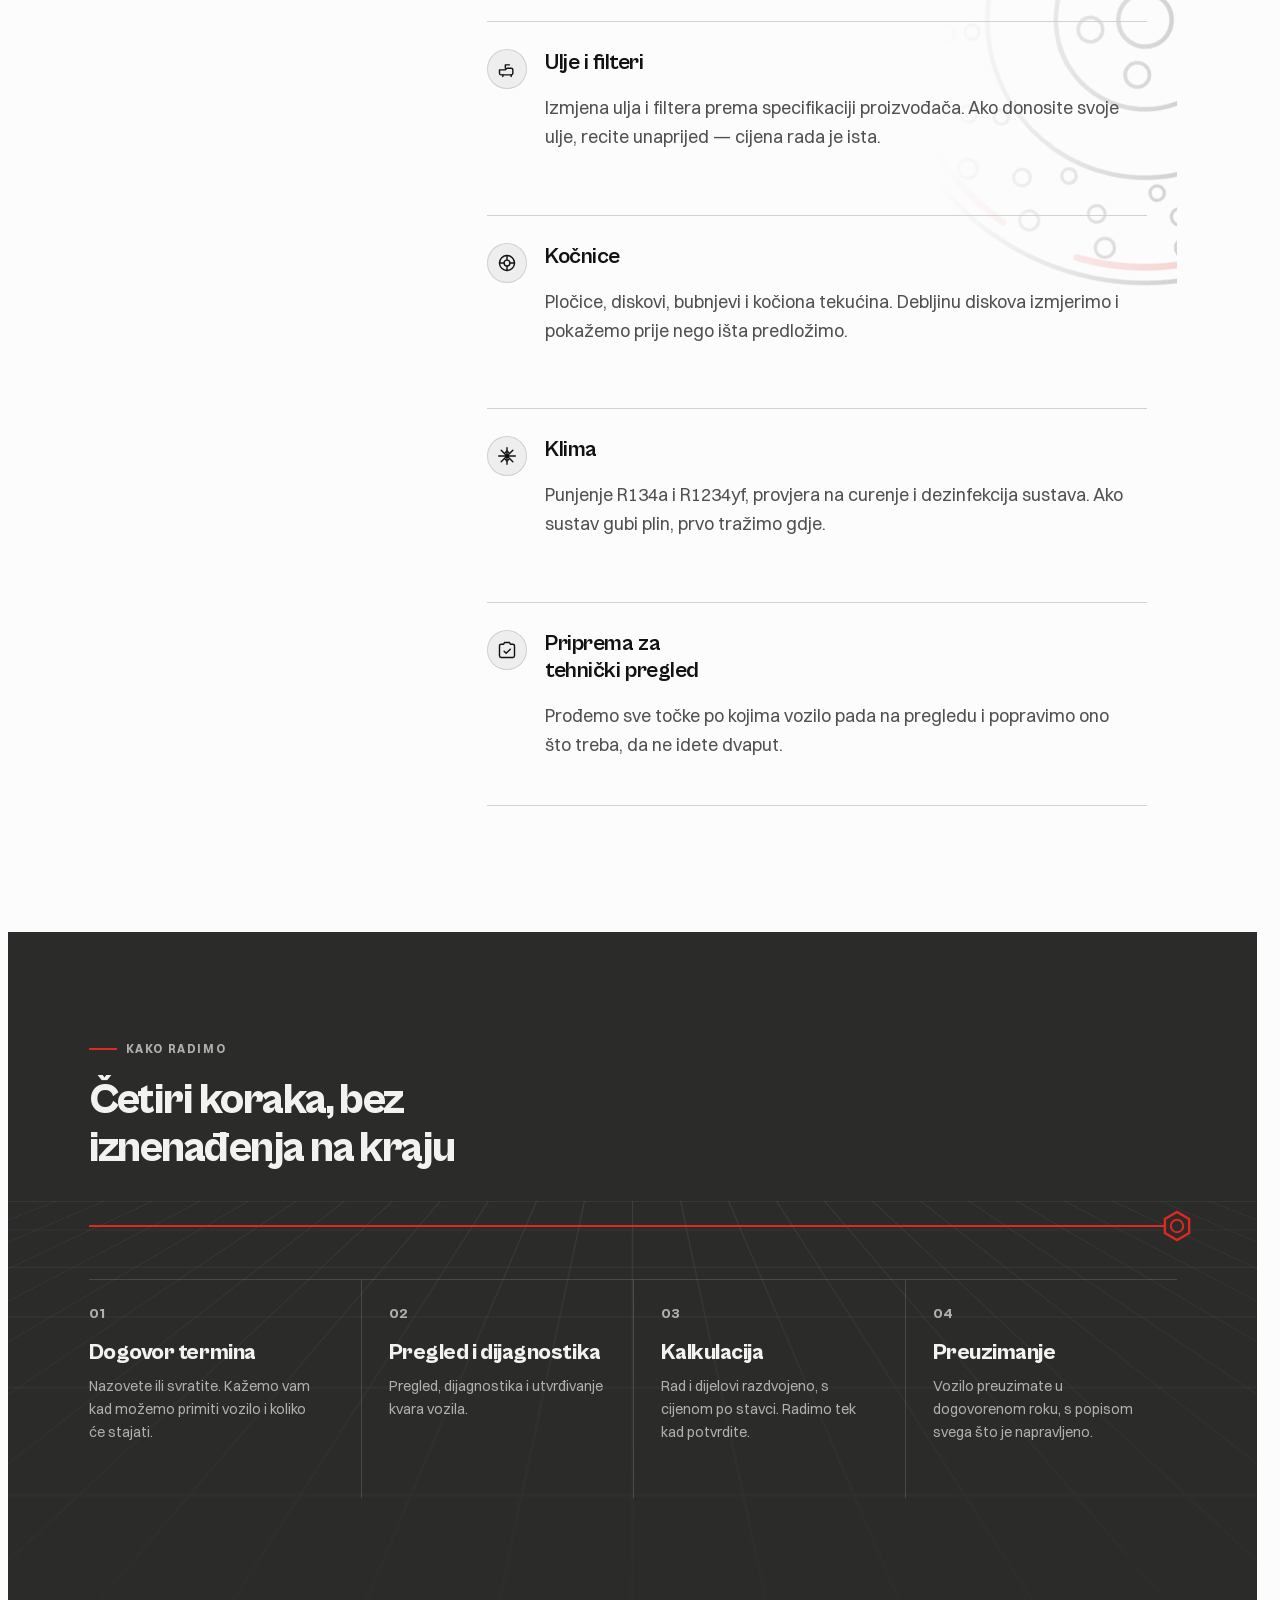
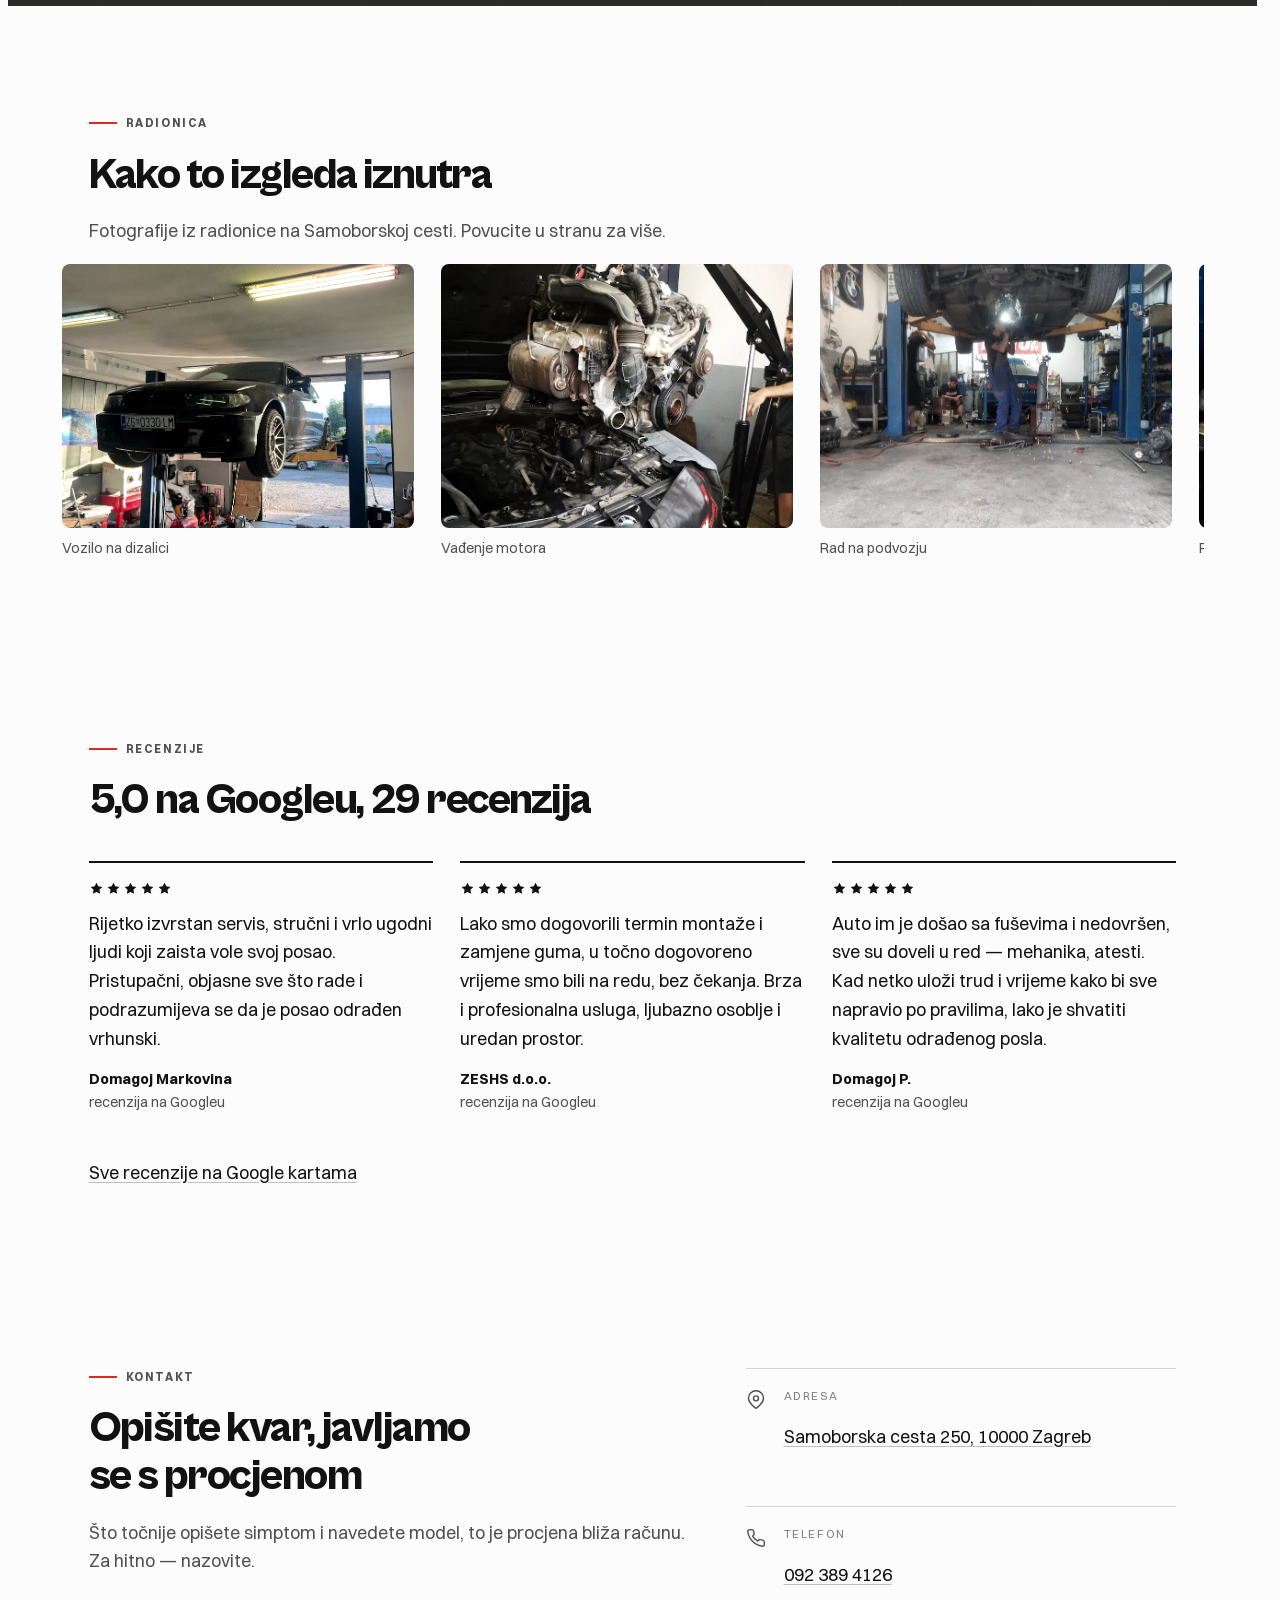
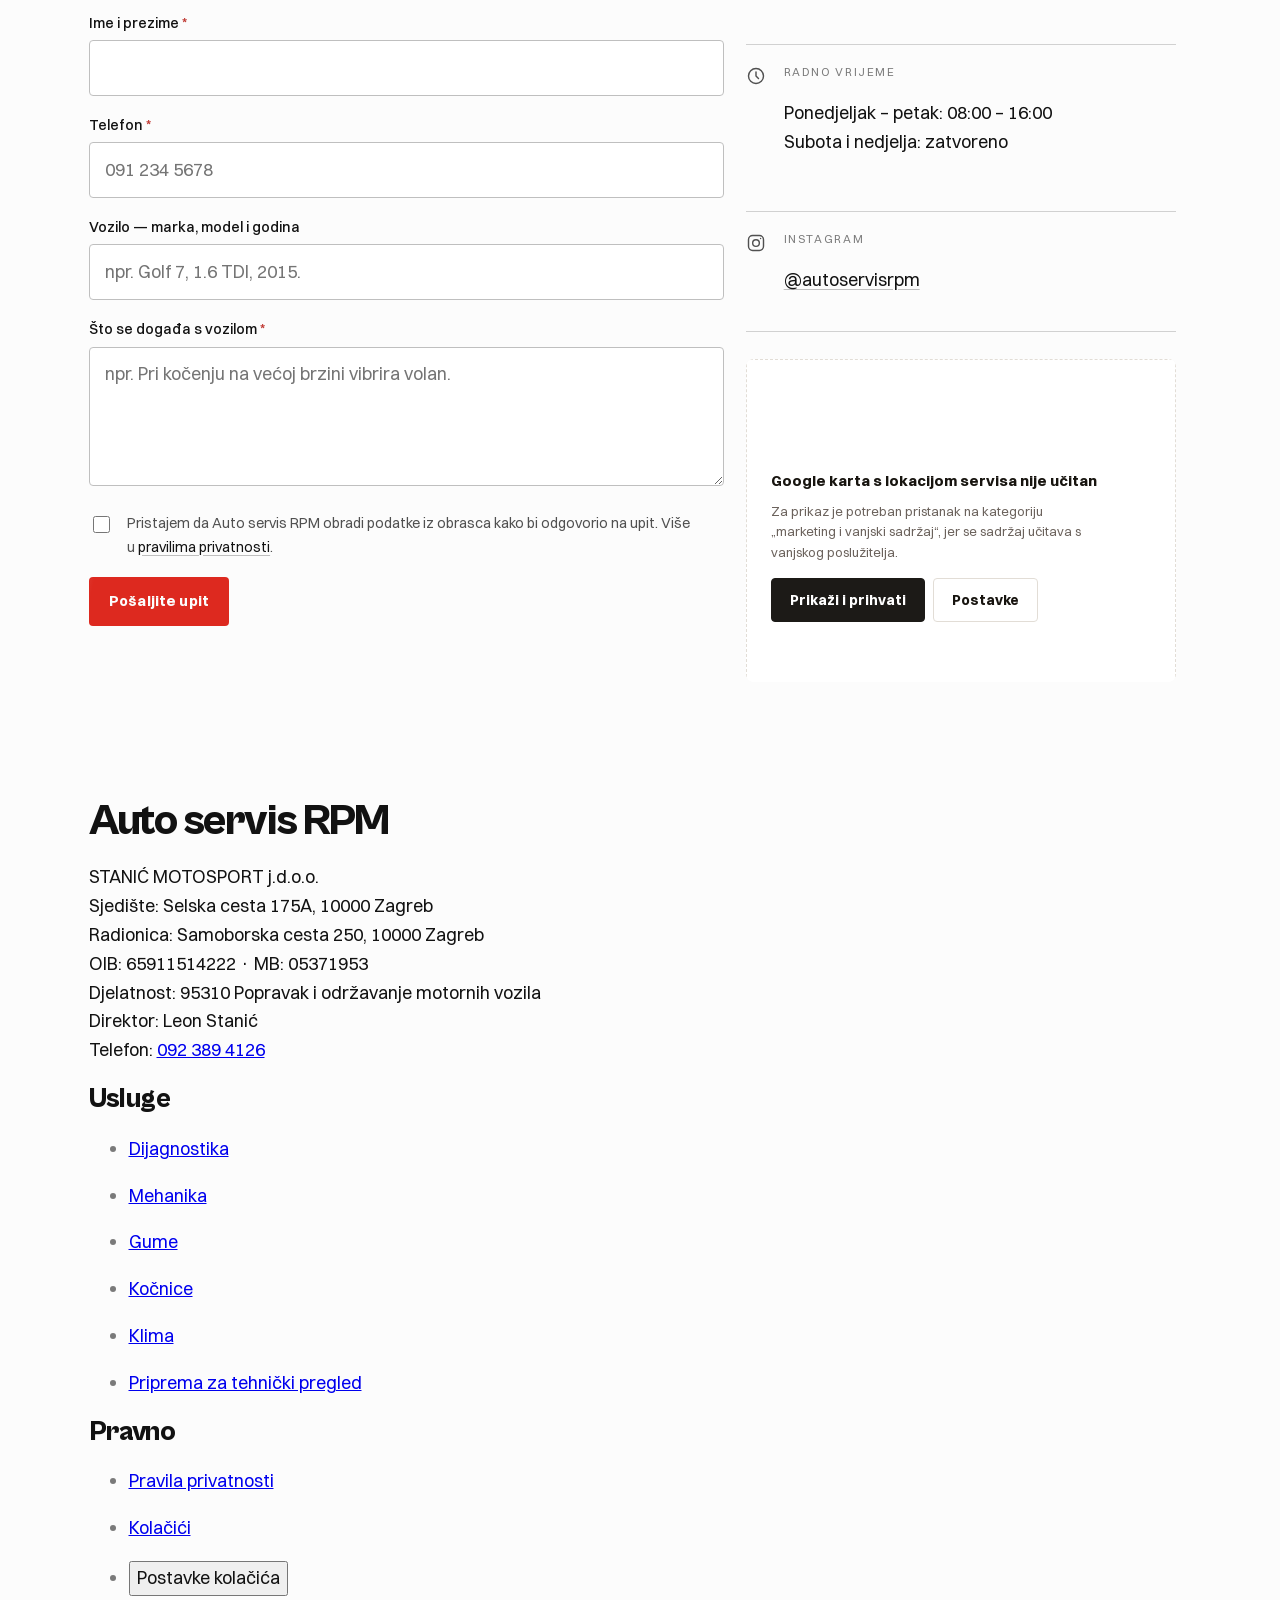
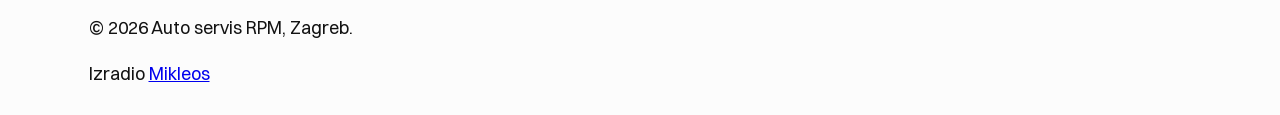
==== commit 5d39dc2c: "Redizajn stranice Auto servisa RPM Nova stranica: 3D motor u herou, logo u zaglavlju, usluge, postup" ====
--- a/index.html
+++ b/index.html
@@ -1,668 +1,718 @@
 <!DOCTYPE html>
 <html lang="hr">
 <head>
-  <meta charset="UTF-8" />
-  <meta name="viewport" content="width=device-width, initial-scale=1.0" />
-  <meta name="description" content="Auto servis RPM – automehaničarska radionica u Zagrebu. Mehanički radovi, montaža i balansiranje guma, dijagnostika i servisiranje svih marki vozila." />
-  <title>Auto Servis RPM | Zagreb</title>
-
-  <!-- Open Graph -->
-  <meta property="og:title" content="Auto Servis RPM | Zagreb" />
-  <meta property="og:description" content="Profesionalni auto servis u Zagrebu. Mehanički radovi, gume, dijagnostika, punjenje klime i priprema za tehnički pregled." />
-  <meta property="og:url" content="https://autoservisrpm.com/" />
-  <meta property="og:type" content="website" />
-  <meta property="og:locale" content="hr_HR" />
-
-  <!-- Canonical -->
-  <link rel="canonical" href="https://autoservisrpm.com/" />
-
-  <!-- LocalBusiness Structured Data -->
-  <script type="application/ld+json">
-  {
-    "@context": "https://schema.org",
-    "@type": "AutoRepair",
-    "name": "Auto Servis RPM",
-    "description": "Profesionalni auto servis u Zagrebu. Mehanički radovi, gume, dijagnostika, punjenje klime i priprema za tehnički pregled.",
-    "url": "https://autoservisrpm.com",
-    "telephone": "+385923894126",
-    "address": {
-      "@type": "PostalAddress",
-      "streetAddress": "Samoborska cesta 250",
-      "addressLocality": "Zagreb",
-      "postalCode": "10000",
-      "addressCountry": "HR"
-    },
-    "geo": {
-      "@type": "GeoCoordinates",
-      "latitude": 45.81227,
-      "longitude": 15.86163
-    },
-    "openingHoursSpecification": [
-      {
-        "@type": "OpeningHoursSpecification",
-        "dayOfWeek": ["Monday","Tuesday","Wednesday","Thursday","Friday"],
-        "opens": "08:00",
-        "closes": "17:00"
-      }
-    ],
-    "aggregateRating": {
-      "@type": "AggregateRating",
-      "ratingValue": "5.0",
-      "reviewCount": "29"
-    },
-    "priceRange": "$$",
-    "currenciesAccepted": "HRK, EUR",
-    "paymentAccepted": "Cash, Credit Card",
-    "areaServed": "Zagreb"
+<meta charset="UTF-8" />
+<meta name="viewport" content="width=device-width, initial-scale=1.0" />
+
+<title>Auto servis RPM — automehaničarska radionica, Zagreb</title>
+<meta name="description" content="Auto servis RPM, Samoborska cesta 250, Zagreb. Dijagnostika, mehanika, kočnice, gume i klima za sve marke vozila. Kalkulacija rada i dijelova prije svakog zahvata." />
+<link rel="canonical" href="https://autoservisrpm.com/" />
+<meta name="theme-color" content="#2b2b2a" />
+
+<meta property="og:title" content="Auto servis RPM — automehaničarska radionica, Zagreb" />
+<meta property="og:description" content="Dijagnostika, mehanika, kočnice, gume i klima za sve marke vozila. Samoborska cesta 250, Zagreb." />
+<meta property="og:image" content="https://autoservisrpm.com/img/og.jpg" />
+<meta property="og:url" content="https://autoservisrpm.com/" />
+<meta property="og:type" content="website" />
+<meta property="og:locale" content="hr_HR" />
+<meta name="twitter:card" content="summary_large_image" />
+
+<link rel="icon" href="/favicon.ico" sizes="32x32" />
+<link rel="icon" href="/icon.svg" type="image/svg+xml" />
+<link rel="apple-touch-icon" href="/apple-touch-icon.png" />
+
+<!-- Pristanak prvi i bez defer-a: zastavice moraju biti postavljene prije
+     nego se karta ili bilo što treće pokuša učitati. -->
+<script>
+  window.CONSENT = {
+    categories: ["marketing"],
+    policyUrl: "pravno/pravila-privatnosti.html",
+    cookieUrl: "pravno/kolacici.html",
+    days: 180,
+    version: 1,
+    lead: "Stranica ne koristi analitiku ni oglasne kolačiće. Kolačić se sprema samo ako pristanete na prikaz Google karte u dnu stranice."
+  };
+</script>
+<script src="js/consent.js"></script>
+
+<link rel="preload" href="fonts/CabinetGrotesk-800.woff2" as="font" type="font/woff2" crossorigin />
+<link rel="preload" href="fonts/Switzer-400.woff2" as="font" type="font/woff2" crossorigin />
+
+<link rel="stylesheet" href="fonts/fonts.css" />
+<link rel="stylesheet" href="css/type.css" />
+<link rel="stylesheet" href="css/color.css" />
+<link rel="stylesheet" href="css/layout.css" />
+<link rel="stylesheet" href="css/image.css" />
+<link rel="stylesheet" href="css/backdrop.css" />
+<link rel="stylesheet" href="css/scroll-motion.css" />
+<link rel="stylesheet" href="css/interactions.css" />
+<link rel="stylesheet" href="css/site.css" />
+<link rel="stylesheet" href="css/consent.css" />
+<link rel="stylesheet" href="css/finish.css" />
+
+<script type="application/ld+json">
+{
+  "@context": "https://schema.org",
+  "@type": "AutoRepair",
+  "name": "Auto servis RPM",
+  "legalName": "STANIĆ MOTOSPORT j.d.o.o.",
+  "vatID": "HR65911514222",
+  "taxID": "65911514222",
+  "description": "Automehaničarska radionica u Zagrebu. Dijagnostika, mehanički radovi, kočnice, montaža i balansiranje guma, punjenje klime i priprema za tehnički pregled.",
+  "url": "https://autoservisrpm.com/",
+  "logo": "https://autoservisrpm.com/img/logo-rpm.png",
+  "image": "https://autoservisrpm.com/img/photo5.jpg",
+  "telephone": "+385923894126",
+  "address": {
+    "@type": "PostalAddress",
+    "streetAddress": "Samoborska cesta 250",
+    "addressLocality": "Zagreb",
+    "postalCode": "10000",
+    "addressCountry": "HR"
+  },
+  "geo": { "@type": "GeoCoordinates", "latitude": 45.81227, "longitude": 15.86163 },
+  "openingHoursSpecification": [{
+    "@type": "OpeningHoursSpecification",
+    "dayOfWeek": ["Monday","Tuesday","Wednesday","Thursday","Friday"],
+    "opens": "08:00", "closes": "16:00"
+  }],
+  "aggregateRating": { "@type": "AggregateRating", "ratingValue": "5.0", "reviewCount": "29" },
+  "priceRange": "$$",
+  "currenciesAccepted": "EUR",
+  "paymentAccepted": "Gotovina, kartice",
+  "areaServed": "Zagreb",
+  "sameAs": ["https://www.instagram.com/autoservisrpm/"]
+}
+</script>
+<!-- Bez JavaScripta izbornik se ne može otvoriti gumbom, pa se prikazuje
+     razvučen. Navigacija ne smije ovisiti o skripti. -->
+<noscript><style>
+  @media (max-width: 62rem) {
+    .nav { display: flex; position: static; }
+    .nav-toggle { display: none; }
   }
-  </script>
-  <link rel="preconnect" href="https://fonts.googleapis.com" />
-  <link rel="preconnect" href="https://fonts.gstatic.com" crossorigin />
-  <link href="https://fonts.googleapis.com/css2?family=Open+Sans:wght@300;400;500;600;700&family=Poppins:wght@400;500;600;700;800;900&display=swap" rel="stylesheet" />
-  <link rel="stylesheet" href="style.css" />
-  <link rel="icon" type="image/png" href="favicon.png" />
+  [data-motor3d] .motor { visibility: visible; }
+</style></noscript>
+
 </head>
-<body>
-
-  <!-- HEADER -->
-  <header class="header" id="header">
-    <div class="container header__inner">
-      <a href="#" class="logo" aria-label="Auto Servis RPM – početna">
-        <img src="logo-rpm-cropped.png" alt="RPM Auto Servis" class="logo__img" />
-      </a>
-      <nav class="nav" aria-label="Glavna navigacija">
-        <ul class="nav__list">
-          <li><a href="#usluge" class="nav__link">Usluge</a></li>
-          <li><a href="#zasto-mi" class="nav__link">O nama</a></li>
-          <li><a href="#recenzije" class="nav__link">Recenzije</a></li>
-          <li><a href="#galerija" class="nav__link">Galerija</a></li>
-          <li><a href="#kontakt" class="nav__link">Kontakt</a></li>
-        </ul>
-      </nav>
-      <a href="tel:+385923894126" class="btn btn--header">
-        <svg width="16" height="16" viewBox="0 0 24 24" fill="none" stroke="currentColor" stroke-width="2" stroke-linecap="round" stroke-linejoin="round" aria-hidden="true"><path d="M22 16.92v3a2 2 0 0 1-2.18 2 19.79 19.79 0 0 1-8.63-3.07A19.5 19.5 0 0 1 4.69 12 19.79 19.79 0 0 1 1.61 3.42 2 2 0 0 1 3.6 1.25h3a2 2 0 0 1 2 1.72 12.84 12.84 0 0 0 .7 2.81 2 2 0 0 1-.45 2.11L7.91 8.93a16 16 0 0 0 6.29 6.29l.95-.95a2 2 0 0 1 2.11-.45 12.84 12.84 0 0 0 2.81.7A2 2 0 0 1 22 16.92z"/></svg>
+
+<body class="layout">
+
+<a class="skip-link" href="#sadrzaj">Na sadržaj</a>
+
+<!-- Ukloniti prije objave. -->
+
+
+<!-- Ikone: inline SVG sprite. -->
+<svg width="0" height="0" style="position:absolute" aria-hidden="true" focusable="false">
+  <defs>
+    <symbol id="i-phone" viewBox="0 0 24 24"><path d="M22 16.9v3a2 2 0 0 1-2.2 2 19.8 19.8 0 0 1-8.6-3.1 19.5 19.5 0 0 1-6-6A19.8 19.8 0 0 1 2.1 4.2 2 2 0 0 1 4.1 2h3a2 2 0 0 1 2 1.7c.1.9.3 1.8.6 2.7a2 2 0 0 1-.5 2.1L8 9.7a16 16 0 0 0 6 6l1.2-1.2a2 2 0 0 1 2.1-.5c.9.3 1.8.5 2.7.6a2 2 0 0 1 1.7 2z"/></symbol>
+    <symbol id="i-mappin" viewBox="0 0 24 24"><path d="M21 10c0 6.5-9 12-9 12s-9-5.5-9-12a9 9 0 1 1 18 0z"/><circle cx="12" cy="10" r="3"/></symbol>
+    <symbol id="i-clock" viewBox="0 0 24 24"><circle cx="12" cy="12" r="9"/><path d="M12 7v5l3 3"/></symbol>
+    <symbol id="i-scan" viewBox="0 0 24 24"><path d="M3 8V5a2 2 0 0 1 2-2h3M16 3h3a2 2 0 0 1 2 2v3M21 16v3a2 2 0 0 1-2 2h-3M8 21H5a2 2 0 0 1-2-2v-3"/><path d="M7 12h3l2-3 2 6 1.5-3H17"/></symbol>
+    <symbol id="i-oil" viewBox="0 0 24 24"><path d="M3 13h7l2-2h5a2 2 0 0 1 2 2v4a2 2 0 0 1-2 2H5a2 2 0 0 1-2-2z"/><path d="M10 11V7h5M7 19v2M17 19v2"/></symbol>
+    <symbol id="i-brake" viewBox="0 0 24 24"><circle cx="12" cy="12" r="9"/><circle cx="12" cy="12" r="3.5"/><path d="M12 3v5M12 16v5M3 12h5M16 12h5"/></symbol>
+    <symbol id="i-tire" viewBox="0 0 24 24"><circle cx="12" cy="12" r="9"/><circle cx="12" cy="12" r="4"/><path d="M12 3v5M12 16v5M3 12h5M16 12h5M5.6 5.6l3.5 3.5M14.9 14.9l3.5 3.5M18.4 5.6l-3.5 3.5M9.1 14.9l-3.5 3.5"/></symbol>
+    <symbol id="i-snow" viewBox="0 0 24 24"><path d="M12 2v20M2 12h20M5 5l14 14M19 5L5 19"/><path d="M12 6l-2.2 2M12 6l2.2 2M12 18l-2.2-2M12 18l2.2-2"/></symbol>
+    <symbol id="i-wrench" viewBox="0 0 24 24"><path d="M14.7 6.3a4 4 0 0 0 5 5l-9 9a2.8 2.8 0 0 1-4-4z"/><path d="M14.7 6.3 18 3l3 3-3.3 3.3"/></symbol>
+    <symbol id="i-check" viewBox="0 0 24 24"><path d="M9 3h6l1 2h3a2 2 0 0 1 2 2v12a2 2 0 0 1-2 2H5a2 2 0 0 1-2-2V7a2 2 0 0 1 2-2h3z"/><path d="M8.5 13.5l2.5 2.5 5-5"/></symbol>
+    <symbol id="i-list" viewBox="0 0 24 24"><path d="M8 6h13M8 12h13M8 18h13M3.5 6h.01M3.5 12h.01M3.5 18h.01"/></symbol>
+    <symbol id="i-instagram" viewBox="0 0 24 24"><rect x="3" y="3" width="18" height="18" rx="5"/><circle cx="12" cy="12" r="4"/><path d="M17.5 6.5h.01"/></symbol>
+    <symbol id="i-arrow" viewBox="0 0 24 24"><path d="M5 12h14M13 6l6 6-6 6"/></symbol>
+    <symbol id="i-star" viewBox="0 0 24 24"><path d="m12 2.6 2.9 5.9 6.5.9-4.7 4.6 1.1 6.4-5.8-3-5.8 3 1.1-6.4L2.6 9.4l6.5-.9z" fill="currentColor" stroke="none"/></symbol>
+  </defs>
+</svg>
+
+<header class="site-header w-full">
+  <div class="site-header__inner">
+    <a class="logo" href="/">
+      <img class="logo__slika" src="img/logo-rpm.png" alt="Auto servis RPM" width="72" height="72" />
+    </a>
+
+    <button class="nav-toggle" type="button" aria-expanded="false" aria-controls="glavni-izbornik">
+      <svg class="ikona" width="18" height="18" aria-hidden="true"><use href="#i-list"/></svg>
+      Izbornik
+    </button>
+
+    <nav class="nav" id="glavni-izbornik" aria-label="Glavni izbornik">
+      <a href="#usluge">Usluge</a>
+      <a href="#kako-radimo">Kako radimo</a>
+      <a href="#galerija">Galerija</a>
+      <a href="#kontakt">Kontakt</a>
+      <a class="header-tel" href="tel:+385923894126">
+        <svg class="ikona" width="16" height="16" aria-hidden="true"><use href="#i-phone"/></svg>
         092 389 4126
       </a>
-      <button class="hamburger" id="hamburger" aria-label="Otvori izbornik" aria-expanded="false" aria-controls="mobile-nav">
-        <span></span><span></span><span></span>
-      </button>
-    </div>
-    <nav class="mobile-nav" id="mobile-nav" aria-label="Mobilna navigacija" hidden>
-      <ul>
-        <li><a href="#usluge" class="mobile-nav__link">Usluge</a></li>
-        <li><a href="#zasto-mi" class="mobile-nav__link">O nama</a></li>
-        <li><a href="#recenzije" class="mobile-nav__link">Recenzije</a></li>
-        <li><a href="#galerija" class="mobile-nav__link">Galerija</a></li>
-        <li><a href="#kontakt" class="mobile-nav__link">Kontakt</a></li>
-        <li><a href="tel:+385923894126" class="mobile-nav__link mobile-nav__link--cta">092 389 4126</a></li>
+    </nav>
+  </div>
+</header>
+
+<!-- main ponavlja .layout mrežu: inače bi sve unutra bilo
+     zaključano u stupac sadržaja i w-full sekcije ne bi bile pune. -->
+<main id="sadrzaj" class="layout w-full">
+
+  <section class="hero w-full">
+    <div class="hero__grid">
+      <div class="hero__tekst">
+        <h1 class="hero__title">Prvo utvrdimo kvar. <em>Onda popravljamo.</em></h1>
+        <p class="hero__lede">Automehaničarska radionica na Samoborskoj cesti u Zagrebu.
+          Dijagnostika, mehanika, kočnice, gume i klima — za sve marke. Prije zahvata
+          dobivate kalkulaciju rada i dijelova, pa odlučujete vi.</p>
+        <div class="cluster hero__cta">
+          <a class="btn-solid" data-ix="press" href="tel:+385923894126">
+            <svg class="ikona" width="18" height="18" aria-hidden="true"><use href="#i-phone"/></svg>
+            092 389 4126
+          </a>
+          <a class="btn-linija" data-ix="press" href="#kontakt">
+            Opišite kvar
+            <svg class="ikona" width="18" height="18" aria-hidden="true"><use href="#i-arrow"/></svg>
+          </a>
+        </div>
+      </div>
+
+      <!-- 3D motor se ucitava tek kad hero udje u vidokrug; do tada, i ako
+           WebGL ne radi, stoji ovaj SVG presjek. -->
+      <div class="hero__motor" data-motor3d>
+        <svg class="motor" data-motor viewBox="0 0 560 600" role="img"
+             aria-label="Presjek četverocilindarskog motora; klipovi se kreću dok skrolate">
+          <g class="motor__blok">
+            <rect class="motor__obris" x="46" y="38" width="468" height="318" rx="10" />
+            <path class="motor__obris" d="M 46 356 H 514 Q 514 518 432 518 H 128 Q 46 518 46 356 Z" />
+            <line class="motor__spoj" x1="46" y1="96" x2="514" y2="96" />
+          </g>
+          <g class="motor__breg" data-motor-breg="0" style="transform-origin:184.0px 66.0px">
+            <circle class="motor__breg-os" cx="184.0" cy="66.0" r="14" />
+            <path class="motor__breg-grba" d="M 174.0 56.0 Q 184.0 38.0 194.0 56.0 Z" />
+          </g>
+          <g class="motor__breg" data-motor-breg="1" style="transform-origin:376.0px 66.0px">
+            <circle class="motor__breg-os" cx="376.0" cy="66.0" r="14" />
+            <path class="motor__breg-grba" d="M 366.0 56.0 Q 376.0 38.0 386.0 56.0 Z" />
+          </g>
+          <g class="motor__cilindar">
+            <line class="motor__stijenka" x1="53.0" y1="96" x2="53.0" y2="356" />
+            <line class="motor__stijenka" x1="139.0" y1="96" x2="139.0" y2="356" />
+            <rect class="motor__paljenje" data-motor-paljenje="0" x="57.0" y="99" width="78" height="24" rx="4" />
+            <g class="motor__ventil" data-motor-ventil="0">
+              <line class="motor__ventil-os" x1="76.0" y1="48" x2="76.0" y2="100" />
+              <path class="motor__ventil-tanjur" d="M 64.0 100 L 88.0 100 L 76.0 90 Z" />
+            </g>
+            <g class="motor__ventil" data-motor-ventil="1">
+              <line class="motor__ventil-os" x1="116.0" y1="48" x2="116.0" y2="100" />
+              <path class="motor__ventil-tanjur" d="M 104.0 100 L 128.0 100 L 116.0 90 Z" />
+            </g>
+            <g class="motor__klip" data-motor-klip="0" transform="translate(0 188.56)">
+              <rect class="motor__klip-tijelo" x="58.0" y="0" width="76" height="58" rx="5" />
+              <line class="motor__karika" x1="62.0" y1="12.0" x2="130.0" y2="12.0" />
+              <line class="motor__karika" x1="62.0" y1="21.0" x2="130.0" y2="21.0" />
+              <line class="motor__karika" x1="62.0" y1="30.0" x2="130.0" y2="30.0" />
+              <circle class="motor__osovinica" cx="96.0" cy="39.4" r="8" />
+            </g>
+            <line class="motor__ojnica" data-motor-ojnica="0" x1="96.00" y1="396.00" x2="96.00" y2="228.00" />
+            <g class="motor__koljeno" data-motor-koljeno="0" style="transform-origin:96.0px 452px" transform="rotate(0.00 96.0 452)">
+              <path class="motor__ruka" d="M 96.0 452 L 96.0 396.0" />
+              <circle class="motor__rukavac" cx="96.0" cy="396.0" r="12" />
+            </g>
+            <circle class="motor__lezaj" cx="96.0" cy="452" r="16" />
+          </g>
+          <g class="motor__cilindar">
+            <line class="motor__stijenka" x1="181.0" y1="96" x2="181.0" y2="356" />
+            <line class="motor__stijenka" x1="267.0" y1="96" x2="267.0" y2="356" />
+            <rect class="motor__paljenje" data-motor-paljenje="1" x="185.0" y="99" width="78" height="24" rx="4" />
+            <g class="motor__ventil" data-motor-ventil="2">
+              <line class="motor__ventil-os" x1="204.0" y1="48" x2="204.0" y2="100" />
+              <path class="motor__ventil-tanjur" d="M 192.0 100 L 216.0 100 L 204.0 90 Z" />
+            </g>
+            <g class="motor__ventil" data-motor-ventil="3">
+              <line class="motor__ventil-os" x1="244.0" y1="48" x2="244.0" y2="100" />
+              <path class="motor__ventil-tanjur" d="M 232.0 100 L 256.0 100 L 244.0 90 Z" />
+            </g>
+            <g class="motor__klip" data-motor-klip="1" transform="translate(0 300.56)">
+              <rect class="motor__klip-tijelo" x="186.0" y="0" width="76" height="58" rx="5" />
+              <line class="motor__karika" x1="190.0" y1="12.0" x2="258.0" y2="12.0" />
+              <line class="motor__karika" x1="190.0" y1="21.0" x2="258.0" y2="21.0" />
+              <line class="motor__karika" x1="190.0" y1="30.0" x2="258.0" y2="30.0" />
+              <circle class="motor__osovinica" cx="224.0" cy="39.4" r="8" />
+            </g>
+            <line class="motor__ojnica" data-motor-ojnica="1" x1="224.00" y1="508.00" x2="224.00" y2="340.00" />
+            <g class="motor__koljeno" data-motor-koljeno="1" style="transform-origin:224.0px 452px" transform="rotate(180.00 224.0 452)">
+              <path class="motor__ruka" d="M 224.0 452 L 224.0 396.0" />
+              <circle class="motor__rukavac" cx="224.0" cy="396.0" r="12" />
+            </g>
+            <circle class="motor__lezaj" cx="224.0" cy="452" r="16" />
+          </g>
+          <g class="motor__cilindar">
+            <line class="motor__stijenka" x1="309.0" y1="96" x2="309.0" y2="356" />
+            <line class="motor__stijenka" x1="395.0" y1="96" x2="395.0" y2="356" />
+            <rect class="motor__paljenje" data-motor-paljenje="2" x="313.0" y="99" width="78" height="24" rx="4" />
+            <g class="motor__ventil" data-motor-ventil="4">
+              <line class="motor__ventil-os" x1="332.0" y1="48" x2="332.0" y2="100" />
+              <path class="motor__ventil-tanjur" d="M 320.0 100 L 344.0 100 L 332.0 90 Z" />
+            </g>
+            <g class="motor__ventil" data-motor-ventil="5">
+              <line class="motor__ventil-os" x1="372.0" y1="48" x2="372.0" y2="100" />
+              <path class="motor__ventil-tanjur" d="M 360.0 100 L 384.0 100 L 372.0 90 Z" />
+            </g>
+            <g class="motor__klip" data-motor-klip="2" transform="translate(0 300.56)">
+              <rect class="motor__klip-tijelo" x="314.0" y="0" width="76" height="58" rx="5" />
+              <line class="motor__karika" x1="318.0" y1="12.0" x2="386.0" y2="12.0" />
+              <line class="motor__karika" x1="318.0" y1="21.0" x2="386.0" y2="21.0" />
+              <line class="motor__karika" x1="318.0" y1="30.0" x2="386.0" y2="30.0" />
+              <circle class="motor__osovinica" cx="352.0" cy="39.4" r="8" />
+            </g>
+            <line class="motor__ojnica" data-motor-ojnica="2" x1="352.00" y1="508.00" x2="352.00" y2="340.00" />
+            <g class="motor__koljeno" data-motor-koljeno="2" style="transform-origin:352.0px 452px" transform="rotate(180.00 352.0 452)">
+              <path class="motor__ruka" d="M 352.0 452 L 352.0 396.0" />
+              <circle class="motor__rukavac" cx="352.0" cy="396.0" r="12" />
+            </g>
+            <circle class="motor__lezaj" cx="352.0" cy="452" r="16" />
+          </g>
+          <g class="motor__cilindar">
+            <line class="motor__stijenka" x1="437.0" y1="96" x2="437.0" y2="356" />
+            <line class="motor__stijenka" x1="523.0" y1="96" x2="523.0" y2="356" />
+            <rect class="motor__paljenje" data-motor-paljenje="3" x="441.0" y="99" width="78" height="24" rx="4" />
+            <g class="motor__ventil" data-motor-ventil="6">
+              <line class="motor__ventil-os" x1="460.0" y1="48" x2="460.0" y2="100" />
+              <path class="motor__ventil-tanjur" d="M 448.0 100 L 472.0 100 L 460.0 90 Z" />
+            </g>
+            <g class="motor__ventil" data-motor-ventil="7">
+              <line class="motor__ventil-os" x1="500.0" y1="48" x2="500.0" y2="100" />
+              <path class="motor__ventil-tanjur" d="M 488.0 100 L 512.0 100 L 500.0 90 Z" />
+            </g>
+            <g class="motor__klip" data-motor-klip="3" transform="translate(0 188.56)">
+              <rect class="motor__klip-tijelo" x="442.0" y="0" width="76" height="58" rx="5" />
+              <line class="motor__karika" x1="446.0" y1="12.0" x2="514.0" y2="12.0" />
+              <line class="motor__karika" x1="446.0" y1="21.0" x2="514.0" y2="21.0" />
+              <line class="motor__karika" x1="446.0" y1="30.0" x2="514.0" y2="30.0" />
+              <circle class="motor__osovinica" cx="480.0" cy="39.4" r="8" />
+            </g>
+            <line class="motor__ojnica" data-motor-ojnica="3" x1="480.00" y1="396.00" x2="480.00" y2="228.00" />
+            <g class="motor__koljeno" data-motor-koljeno="3" style="transform-origin:480.0px 452px" transform="rotate(0.00 480.0 452)">
+              <path class="motor__ruka" d="M 480.0 452 L 480.0 396.0" />
+              <circle class="motor__rukavac" cx="480.0" cy="396.0" r="12" />
+            </g>
+            <circle class="motor__lezaj" cx="480.0" cy="452" r="16" />
+          </g>
+          <line class="motor__os-koljena" x1="56" y1="452" x2="504" y2="452" />
+          <text class="motor__oznaka" x="56" y="572">PRESJEK · REDNI ČETVEROCILINDRAŠ</text>
+        </svg>
+      </div>
+    </div>
+
+    <!-- Ploča s instrumentima: brojilo obrtaja i tri očitanja.
+         Servis se zove RPM i brojilo mu je u znaku — zato ovdje stoji. -->
+    <div class="dash">
+      <dl class="cinjenice">
+        <div class="cinjenica">
+          <dt>Adresa</dt>
+          <dd>Samoborska cesta 250<small>10000 Zagreb</small></dd>
+        </div>
+        <div class="cinjenica">
+          <dt>Radno vrijeme</dt>
+          <dd>08:00 – 16:00<small>ponedjeljak – petak</small></dd>
+        </div>
+        <div class="cinjenica">
+          <dt>Ocjena na Googleu</dt>
+          <dd>5,0<small>29 recenzija</small></dd>
+        </div>
+      </dl>
+
+    </div>
+  </section>
+
+  <section class="section w-content" id="usluge">
+    <!-- Kočioni disk se okreće onoliko koliko si prošao sekciju. -->
+    <div class="disk-okvir" aria-hidden="true">
+      <svg class="disk" viewBox="0 0 240 240" aria-hidden="true" focusable="false">
+        <g class="disk__rotira" data-sm-scrub data-sm-rotate="0,260">
+          <circle class="disk__rub" cx="120.0" cy="120.0" r="116.0" />
+          <circle class="disk__rub" cx="120.0" cy="120.0" r="69.6" />
+          <circle class="disk__glavina" cx="120.0" cy="120.0" r="39.4" />
+          <circle class="disk__rupa" cx="222.08" cy="120.00" r="4.2" />
+          <circle class="disk__rupa" cx="215.92" cy="154.91" r="4.2" />
+          <circle class="disk__rupa" cx="198.20" cy="185.62" r="4.2" />
+          <circle class="disk__rupa" cx="171.04" cy="208.40" r="4.2" />
+          <circle class="disk__rupa" cx="137.73" cy="220.53" r="4.2" />
+          <circle class="disk__rupa" cx="102.27" cy="220.53" r="4.2" />
+          <circle class="disk__rupa" cx="68.96" cy="208.40" r="4.2" />
+          <circle class="disk__rupa" cx="41.80" cy="185.62" r="4.2" />
+          <circle class="disk__rupa" cx="24.08" cy="154.91" r="4.2" />
+          <circle class="disk__rupa" cx="17.92" cy="120.00" r="4.2" />
+          <circle class="disk__rupa" cx="24.08" cy="85.09" r="4.2" />
+          <circle class="disk__rupa" cx="41.80" cy="54.38" r="4.2" />
+          <circle class="disk__rupa" cx="68.96" cy="31.60" r="4.2" />
+          <circle class="disk__rupa" cx="102.27" cy="19.47" r="4.2" />
+          <circle class="disk__rupa" cx="137.73" cy="19.47" r="4.2" />
+          <circle class="disk__rupa" cx="171.04" cy="31.60" r="4.2" />
+          <circle class="disk__rupa" cx="198.20" cy="54.38" r="4.2" />
+          <circle class="disk__rupa" cx="215.92" cy="85.09" r="4.2" />
+          <circle class="disk__rupa" cx="206.23" cy="138.33" r="3.7" />
+          <circle class="disk__rupa" cx="191.32" cy="171.82" r="3.7" />
+          <circle class="disk__rupa" cx="164.08" cy="196.35" r="3.7" />
+          <circle class="disk__rupa" cx="129.22" cy="207.68" r="3.7" />
+          <circle class="disk__rupa" cx="92.76" cy="203.85" r="3.7" />
+          <circle class="disk__rupa" cx="61.01" cy="185.52" r="3.7" />
+          <circle class="disk__rupa" cx="39.46" cy="155.86" r="3.7" />
+          <circle class="disk__rupa" cx="31.84" cy="120.00" r="3.7" />
+          <circle class="disk__rupa" cx="39.46" cy="84.14" r="3.7" />
+          <circle class="disk__rupa" cx="61.01" cy="54.48" r="3.7" />
+          <circle class="disk__rupa" cx="92.76" cy="36.15" r="3.7" />
+          <circle class="disk__rupa" cx="129.22" cy="32.32" r="3.7" />
+          <circle class="disk__rupa" cx="164.08" cy="43.65" r="3.7" />
+          <circle class="disk__rupa" cx="191.32" cy="68.18" r="3.7" />
+          <circle class="disk__rupa" cx="206.23" cy="101.67" r="3.7" />
+          <circle class="disk__rupa" cx="196.14" cy="128.00" r="3.2" />
+          <circle class="disk__rupa" cx="181.94" cy="165.00" r="3.2" />
+          <circle class="disk__rupa" cx="151.14" cy="189.94" r="3.2" />
+          <circle class="disk__rupa" cx="112.00" cy="196.14" r="3.2" />
+          <circle class="disk__rupa" cx="75.00" cy="181.94" r="3.2" />
+          <circle class="disk__rupa" cx="50.06" cy="151.14" r="3.2" />
+          <circle class="disk__rupa" cx="43.86" cy="112.00" r="3.2" />
+          <circle class="disk__rupa" cx="58.06" cy="75.00" r="3.2" />
+          <circle class="disk__rupa" cx="88.86" cy="50.06" r="3.2" />
+          <circle class="disk__rupa" cx="128.00" cy="43.86" r="3.2" />
+          <circle class="disk__rupa" cx="165.00" cy="58.06" r="3.2" />
+          <circle class="disk__rupa" cx="189.94" cy="88.86" r="3.2" />
+          <path class="disk__utor" d="M 229.04 120.00 A 109.04 109.04 0 0 1 218.00 167.80" />
+          <path class="disk__utor" d="M 197.10 197.10 A 109.04 109.04 0 0 1 155.50 223.10" />
+          <path class="disk__utor" d="M 120.00 229.04 A 109.04 109.04 0 0 1 72.20 218.00" />
+          <path class="disk__utor" d="M 42.90 197.10 A 109.04 109.04 0 0 1 16.90 155.50" />
+          <path class="disk__utor" d="M 10.96 120.00 A 109.04 109.04 0 0 1 22.00 72.20" />
+          <path class="disk__utor" d="M 42.90 42.90 A 109.04 109.04 0 0 1 84.50 16.90" />
+          <path class="disk__utor" d="M 120.00 10.96 A 109.04 109.04 0 0 1 167.80 22.00" />
+          <path class="disk__utor" d="M 197.10 42.90 A 109.04 109.04 0 0 1 223.10 84.50" />
+          <circle class="disk__vijak" cx="120.00" cy="95.55" r="5.4" />
+          <circle class="disk__vijak" cx="143.26" cy="112.44" r="5.4" />
+          <circle class="disk__vijak" cx="134.37" cy="139.78" r="5.4" />
+          <circle class="disk__vijak" cx="105.63" cy="139.78" r="5.4" />
+          <circle class="disk__vijak" cx="96.74" cy="112.44" r="5.4" />
+          <circle class="disk__srediste" cx="120.0" cy="120.0" r="11.8" />
+        </g>
+      </svg>
+    </div>
+    <div class="usluge__mreza">
+      <div class="usluge__uvod stack" data-sm="up">
+        <p class="oznaka">Što radimo</p>
+        <h2>Servis za sve marke,<br />bez natezanja oko računa</h2>
+        <p class="t-measure" style="color: var(--text-muted)">Radimo na osobnim vozilima svih
+          proizvođača. Za svaki veći zahvat napišemo kalkulaciju prije nego
+          uzmemo alat u ruke.</p>
+        <p><a class="btn-quiet" data-ix="press" href="#kontakt">Opišite kvar</a></p>
+      </div>
+
+      <ul class="usl-lista" data-sm-stagger="0.06">
+        <li class="usl-red" data-sm="up">
+          <span class="usl-ikona"><svg class="ikona" aria-hidden="true"><use href="#i-scan"/></svg></span>
+          <div>
+            <h3 class="usl-naziv">Dijagnostika</h3>
+            <p class="usl-opis">Očitanje i brisanje grešaka na svim sustavima vozila.
+              Kad greška nije očita iz memorije, ide probna vožnja s uređajem na vozilu.</p>
+          </div>
+        </li>
+        <li class="usl-red" data-sm="up">
+          <span class="usl-ikona"><svg class="ikona" aria-hidden="true"><use href="#i-wrench"/></svg></span>
+          <div>
+            <h3 class="usl-naziv">Mehanika</h3>
+            <p class="usl-opis">Motor, mjenjač, ovjes i pogonski sklop. Veći zahvati idu uz
+              kalkulaciju i dogovoren rok, a dijelovi se biraju zajedno s vama.</p>
+          </div>
+        </li>
+        <li class="usl-red" data-sm="up">
+          <span class="usl-ikona"><svg class="ikona" aria-hidden="true"><use href="#i-tire"/></svg></span>
+          <div>
+            <h3 class="usl-naziv">Gume</h3>
+            <p class="usl-opis">Montaža, demontaža i balansiranje svih dimenzija, krpanje i
+              čuvanje kompleta izvan sezone. U sezoni radimo po terminima da se ne čeka.</p>
+          </div>
+        </li>
+        <li class="usl-red" data-sm="up">
+          <span class="usl-ikona"><svg class="ikona" aria-hidden="true"><use href="#i-oil"/></svg></span>
+          <div>
+            <h3 class="usl-naziv">Ulje i filteri</h3>
+            <p class="usl-opis">Izmjena ulja i filtera prema specifikaciji proizvođača.
+              Ako donosite svoje ulje, recite unaprijed — cijena rada je ista.</p>
+          </div>
+        </li>
+        <li class="usl-red" data-sm="up">
+          <span class="usl-ikona"><svg class="ikona" aria-hidden="true"><use href="#i-brake"/></svg></span>
+          <div>
+            <h3 class="usl-naziv">Kočnice</h3>
+            <p class="usl-opis">Pločice, diskovi, bubnjevi i kočiona tekućina. Debljinu
+              diskova izmjerimo i pokažemo prije nego išta predložimo.</p>
+          </div>
+        </li>
+        <li class="usl-red" data-sm="up">
+          <span class="usl-ikona"><svg class="ikona" aria-hidden="true"><use href="#i-snow"/></svg></span>
+          <div>
+            <h3 class="usl-naziv">Klima</h3>
+            <p class="usl-opis">Punjenje R134a i R1234yf, provjera na curenje i dezinfekcija
+              sustava. Ako sustav gubi plin, prvo tražimo gdje.</p>
+          </div>
+        </li>
+        <li class="usl-red" data-sm="up">
+          <span class="usl-ikona"><svg class="ikona" aria-hidden="true"><use href="#i-check"/></svg></span>
+          <div>
+            <h3 class="usl-naziv">Priprema za tehnički pregled</h3>
+            <p class="usl-opis">Prođemo sve točke po kojima vozilo pada na pregledu i
+              popravimo ono što treba, da ne idete dvaput.</p>
+          </div>
+        </li>
       </ul>
-    </nav>
-  </header>
-
-  <main>
-    <!-- HERO -->
-    <section class="hero" aria-label="Uvod">
-      <div class="hero__bg" aria-hidden="true">
-        <div class="hero__overlay"></div>
-      </div>
-      <div class="container hero__content">
-        <div class="hero__badge">
-          Automehaničarska radionica · Zagreb
-        </div>
-        <h1 class="hero__title">
-          Vaše vozilo u<br />
-          <span class="hero__title--accent">pravim rukama.</span>
-        </h1>
-        <p class="hero__subtitle">
-          Profesionalni servis svih marki vozila — od mehaničkih radova do montaže guma. Brzo, pouzdano, bez iznenađenja.
-        </p>
-        <div class="hero__actions">
-          <a href="#kontakt" class="btn btn--primary">Zakažite termin</a>
-          <a href="#usluge" class="btn btn--ghost">
-            Naše usluge
-            <svg width="16" height="16" viewBox="0 0 24 24" fill="none" stroke="currentColor" stroke-width="2" stroke-linecap="round" stroke-linejoin="round" aria-hidden="true"><path d="M5 12h14M12 5l7 7-7 7"/></svg>
-          </a>
-        </div>
-        <div class="hero__stats" role="list">
-          <div class="hero__stat" role="listitem">
-            <div class="hero__stat-top">
-              <span class="hero__stat-number" data-target="29">0</span>
-            </div>
-            <span class="hero__stat-label">Google recenzija</span>
-          </div>
-          <div class="hero__stat-divider" aria-hidden="true"></div>
-          <div class="hero__stat" role="listitem">
-            <div class="hero__stat-top">
-              <span class="hero__stat-number hero__stat-number--decimal">5.0</span>
-            </div>
-            <span class="hero__stat-label">Prosječna ocjena</span>
-          </div>
-          <div class="hero__stat-divider" aria-hidden="true"></div>
-          <div class="hero__stat" role="listitem">
-            <div class="hero__stat-top">
-              <span class="hero__stat-number" data-target="100">0</span><span class="hero__stat-suffix">%</span>
-            </div>
-            <span class="hero__stat-label">Transparentnost</span>
-          </div>
-        </div>
-      </div>
-      <div class="hero__scroll" aria-hidden="true">
-        <svg width="24" height="24" viewBox="0 0 24 24" fill="none" stroke="currentColor" stroke-width="2" stroke-linecap="round" stroke-linejoin="round"><path d="M12 5v14M5 12l7 7 7-7"/></svg>
-      </div>
-    </section>
-
-    <!-- SERVICES -->
-    <section class="services" id="usluge" aria-labelledby="services-heading">
-      <div class="container">
-        <div class="section-header">
-          <span class="section-label">Što nudimo</span>
-          <h2 class="section-title" id="services-heading">Kompletna briga<br />o vašem vozilu</h2>
-          <p class="section-subtitle">Od redovnog servisa do složenih mehaničkih zahvata — sve na jednom mjestu.</p>
-        </div>
-        <div class="services__grid">
-
-          <article class="service-card" tabindex="0">
-            <div class="service-card__icon" aria-hidden="true">
-              <span style="font-size:26px;line-height:1;">🔍</span>
-            </div>
-            <h3 class="service-card__title">Dijagnostika</h3>
-            <p class="service-card__desc">Kompjuterska dijagnostika svih sustava vozila.</p>
-            <span class="service-card__tag">Sva vozila</span>
-          </article>
-
-          <article class="service-card" tabindex="0">
-            <div class="service-card__icon" aria-hidden="true">
-              <span style="font-size:26px;line-height:1;">🔧</span>
-            </div>
-            <h3 class="service-card__title">Mehanički radovi</h3>
-            <p class="service-card__desc">Motor, mjenjač, ovjes, kočnice — sve mehaničke intervencije uz korištenje kvalitetnih dijelova.</p>
-            <span class="service-card__tag">Sve marke</span>
-          </article>
-
-          <article class="service-card service-card--featured" tabindex="0">
-            <div class="service-card__icon" aria-hidden="true">
-              <span style="font-size:26px;line-height:1;">🛞</span>
-            </div>
-            <h3 class="service-card__title">Gume</h3>
-            <p class="service-card__desc">Montaža, demontaža i balansiranje guma svih dimenzija. Prodaja ljetnih, zimskih i cjelogodišnjih guma.</p>
-            <span class="service-card__tag service-card__tag--accent">Najpopularnije</span>
-          </article>
-
-          <article class="service-card" tabindex="0">
-            <div class="service-card__icon" aria-hidden="true">
-              <span style="font-size:26px;line-height:1;">🛢️</span>
-            </div>
-            <h3 class="service-card__title">Ulje i filteri</h3>
-            <p class="service-card__desc">Redovna izmjena motornog ulja i svih filtera. Koristimo certificirana ulja prikladna za vaše vozilo.</p>
-            <span class="service-card__tag">Brza usluga</span>
-          </article>
-
-          <article class="service-card" tabindex="0">
-            <div class="service-card__icon" aria-hidden="true">
-              <span style="font-size:26px;line-height:1;">🛑</span>
-            </div>
-            <h3 class="service-card__title">Kočioni sustav</h3>
-            <p class="service-card__desc">Zamjena disk pločica, diskova i bubnjeva. Izmjena kočione tekućine. Vaša sigurnost je prioritet.</p>
-            <span class="service-card__tag">Sigurnost</span>
-          </article>
-
-          <article class="service-card" tabindex="0">
-            <div class="service-card__icon" aria-hidden="true">
-              <span style="font-size:26px;line-height:1;">❄️</span>
-            </div>
-            <h3 class="service-card__title">Punjenje klime</h3>
-            <p class="service-card__desc">Punjenje i servisiranje klima uređaja. Provjera sustava na curenje i zamjena rashladnog sredstva.</p>
-            <span class="service-card__tag">Klimatizacija</span>
-          </article>
-
-          <article class="service-card" tabindex="0">
-            <div class="service-card__icon" aria-hidden="true">
-              <span style="font-size:26px;line-height:1;">📋</span>
-            </div>
-            <h3 class="service-card__title">Priprema za tehnički pregled</h3>
-            <p class="service-card__desc">Kompletni tehnički pregled i priprema za tehnički, uz preciznu provjeru svih sigurnosnih sustava.</p>
-            <span class="service-card__tag">Pregled</span>
-          </article>
-
-        </div>
-      </div>
-    </section>
-
-    <!-- WHY US -->
-    <section class="why-us" id="zasto-mi" aria-labelledby="why-heading">
-      <div class="container">
-        <div class="why-us__inner">
-          <div class="why-us__content">
-            <span class="section-label section-label--light">Zašto RPM?</span>
-            <h2 class="section-title section-title--light" id="why-heading">Servis koji<br />možete vjerovati</h2>
-            <p class="why-us__intro">U Auto servisu RPM svaki klijent dobiva punu pažnju i jasne informacije o stanju svog vozila — bez skrivenih troškova, bez iznenađenja.</p>
-            <ul class="why-us__list" role="list">
-              <li class="why-us__item">
-                <div class="why-us__item-icon" aria-hidden="true">
-                  <svg width="18" height="18" viewBox="0 0 24 24" fill="none" stroke="currentColor" stroke-width="2.5" stroke-linecap="round" stroke-linejoin="round"><polyline points="20 6 9 17 4 12"/></svg>
-                </div>
-                <div>
-                  <strong>Kvalitetni dijelovi</strong>
-                  <p>Koristimo originalne i certificirane zamjenske dijelove.</p>
-                </div>
-              </li>
-              <li class="why-us__item">
-                <div class="why-us__item-icon" aria-hidden="true">
-                  <svg width="18" height="18" viewBox="0 0 24 24" fill="none" stroke="currentColor" stroke-width="2.5" stroke-linecap="round" stroke-linejoin="round"><polyline points="20 6 9 17 4 12"/></svg>
-                </div>
-                <div>
-                  <strong>Stručnost koja se vidi</strong>
-                  <p>Godinama na terenu, stotine uspješno servisiranih vozila.</p>
-                </div>
-              </li>
-            </ul>
-          </div>
-          <div class="why-us__cards">
-            <div class="trust-card">
-              <div class="trust-card__icon" aria-hidden="true">
-                <svg width="24" height="24" viewBox="0 0 24 24" fill="none" stroke="currentColor" stroke-width="1.5" stroke-linecap="round" stroke-linejoin="round"><path d="M12 22s8-4 8-10V5l-8-3-8 3v7c0 6 8 10 8 10z"/></svg>
-              </div>
-              <div class="trust-card__number">5.0</div>
-              <div class="trust-card__label">Google ocjena</div>
-            </div>
-            <div class="trust-card">
-              <div class="trust-card__icon" aria-hidden="true">
-                <svg width="24" height="24" viewBox="0 0 24 24" fill="none" stroke="currentColor" stroke-width="1.5" stroke-linecap="round" stroke-linejoin="round"><path d="M17 21v-2a4 4 0 0 0-4-4H5a4 4 0 0 0-4 4v2"/><circle cx="9" cy="7" r="4"/><path d="M23 21v-2a4 4 0 0 0-3-3.87"/><path d="M16 3.13a4 4 0 0 1 0 7.75"/></svg>
-              </div>
-              <div class="trust-card__number">29</div>
-              <div class="trust-card__label">Recenzija klijenata</div>
-            </div>
-            <div class="trust-card">
-              <div class="trust-card__icon" aria-hidden="true">
-                <svg width="24" height="24" viewBox="0 0 24 24" fill="none" stroke="currentColor" stroke-width="1.5" stroke-linecap="round" stroke-linejoin="round"><path d="M14.7 6.3a1 1 0 0 0 0 1.4l1.6 1.6a1 1 0 0 0 1.4 0l3.77-3.77a6 6 0 0 1-7.94 7.94l-6.91 6.91a2.12 2.12 0 0 1-3-3l6.91-6.91a6 6 0 0 1 7.94-7.94l-3.76 3.76z"/></svg>
-              </div>
-              <div class="trust-card__number">Sve marke</div>
-              <div class="trust-card__label">Vozila u servisu</div>
-            </div>
-            <div class="trust-card">
-              <div class="trust-card__icon" aria-hidden="true">
-                <svg width="24" height="24" viewBox="0 0 24 24" fill="none" stroke="currentColor" stroke-width="1.5" stroke-linecap="round" stroke-linejoin="round"><circle cx="12" cy="12" r="10"/><polyline points="12 6 12 12 16 14"/></svg>
-              </div>
-              <div class="trust-card__number">Brzo</div>
-              <div class="trust-card__label">Termini bez čekanja</div>
-            </div>
-          </div>
-        </div>
-      </div>
-    </section>
-
-    <!-- PROCESS -->
-    <section class="process" aria-labelledby="process-heading">
-      <div class="container">
-        <div class="section-header">
-          <span class="section-label">Kako radimo</span>
-          <h2 class="section-title" id="process-heading">Jednostavan proces,<br />pouzdani rezultati</h2>
-        </div>
-        <ol class="process__steps" role="list">
-          <li class="process__step">
-            <div class="process__step-num" aria-hidden="true">01</div>
-            <div class="process__step-content">
-              <h3>Kontakt i dogovor</h3>
-              <p>Nazovite nas ili dođite u servis. Dogovaramo termin koji vam odgovara.</p>
+    </div>
+  </section>
+
+  <section class="proces section w-full" id="kako-radimo" data-bd="grid-floor">
+    <div style="max-inline-size: var(--content-w); margin-inline: auto; padding-inline: var(--gutter);">
+      <div data-sm="up">
+        <p class="oznaka">Kako radimo</p>
+        <h2>Četiri koraka, bez iznenađenja na kraju</h2>
+      </div>
+      <!-- Matica se steže kroz četiri koraka kako skrolaš. -->
+      <div class="proc-traka" data-sm-scrub data-sm-scrub-offset="0.85,0.3">
+        <svg class="proc-traka__crta" viewBox="0 0 1000 2" preserveAspectRatio="none" aria-hidden="true">
+          <line class="proc-traka__sina" x1="0" y1="1" x2="1000" y2="1" />
+          <line class="proc-traka__puna" x1="0" y1="1" x2="1000" y2="1" pathLength="1" />
+        </svg>
+        <svg class="matica" viewBox="0 0 34 34" aria-hidden="true" focusable="false">
+          <polygon class="matica__tijelo" points="29.12,24.00 17.00,31.00 4.88,24.00 4.88,10.00 17.00,3.00 29.12,10.00" />
+          <circle class="matica__rupa" cx="17.0" cy="17.0" r="6.2" />
+        </svg>
+      </div>
+      <div class="proc-mreza" data-sm-stagger="0.08">
+        <div class="proc-korak" data-sm="up">
+          <p class="proc-broj">01</p>
+          <h3>Dogovor termina</h3>
+          <p>Nazovete ili svratite. Kažemo vam kad možemo primiti vozilo i koliko će stajati.</p>
+        </div>
+        <div class="proc-korak" data-sm="up">
+          <p class="proc-broj">02</p>
+          <h3>Pregled i dijagnostika</h3>
+          <p>Pregled, dijagnostika i utvrđivanje kvara vozila.</p>
+        </div>
+        <div class="proc-korak" data-sm="up">
+          <p class="proc-broj">03</p>
+          <h3>Kalkulacija</h3>
+          <p>Rad i dijelovi razdvojeno, s cijenom po stavci. Radimo tek kad potvrdite.</p>
+        </div>
+        <div class="proc-korak" data-sm="up">
+          <p class="proc-broj">04</p>
+          <h3>Preuzimanje</h3>
+          <p>Vozilo preuzimate u dogovorenom roku, s popisom svega što je napravljeno.</p>
+        </div>
+      </div>
+    </div>
+  </section>
+
+  <section class="galerija section w-full" id="galerija">
+    <div style="max-inline-size: var(--content-w); margin-inline: auto; padding-inline: var(--gutter);" data-sm="up">
+      <p class="oznaka">Radionica</p>
+      <h2>Kako to izgleda iznutra</h2>
+      <p style="color: var(--text-muted); margin-block-start: var(--space-xs)">
+        Fotografije iz radionice na Samoborskoj cesti. Povucite u stranu za više.</p>
+    </div>
+    <div class="reel" style="max-inline-size: var(--content-w); margin-inline: auto; padding-inline: var(--gutter);" tabindex="0" aria-label="Galerija fotografija iz radionice">
+      <figure>
+        <img src="img/photo1.jpg" alt="Osobno vozilo podignuto na dvostupnoj dizalici u radionici" loading="lazy" width="765" height="1020" />
+        <figcaption>Vozilo na dizalici</figcaption>
+      </figure>
+      <figure>
+        <img src="img/photo2.jpg" alt="Motor izvađen iz vozila i obješen na dizalicu za motore" loading="lazy" width="765" height="1020" />
+        <figcaption>Vađenje motora</figcaption>
+      </figure>
+      <figure>
+        <img src="img/photo3.jpg" alt="Mehaničar radi na podvozju vozila podignutog na dizalici" loading="lazy" width="765" height="918" />
+        <figcaption>Rad na podvozju</figcaption>
+      </figure>
+      <figure>
+        <img src="img/photo4.jpg" alt="Otvorena glava motora s bregastim vratilom i lancem razvoda" loading="lazy" width="765" height="1020" />
+        <figcaption>Razvodni lanac</figcaption>
+      </figure>
+      <figure>
+        <img src="img/photo5.jpg" alt="Balansiranje kotača na stroju, uz aluminijsku felgu na stroju za montažu" loading="lazy" width="1360" height="1020" />
+        <figcaption>Montaža i balansiranje</figcaption>
+      </figure>
+      <figure>
+        <img src="img/photo6.jpg" alt="Motorni prostor vozila otvoren tijekom servisa" loading="lazy" width="1360" height="1020" />
+        <figcaption>Servis motora</figcaption>
+      </figure>
+    </div>
+  </section>
+
+  <section class="section-tight w-content" id="recenzije">
+    <div data-sm="up" style="margin-block-end: var(--space-l)">
+      <p class="oznaka">Recenzije</p>
+      <h2>5,0 na Googleu, <span data-sm-count="29">29</span> recenzija</h2>
+    </div>
+    <div class="rec-mreza" data-sm-stagger="0.08">
+      <article class="rec" data-sm="up">
+        <span class="zvjezdice" role="img" aria-label="Ocjena 5 od 5">
+          <svg aria-hidden="true"><use href="#i-star"/></svg><svg aria-hidden="true"><use href="#i-star"/></svg><svg aria-hidden="true"><use href="#i-star"/></svg><svg aria-hidden="true"><use href="#i-star"/></svg><svg aria-hidden="true"><use href="#i-star"/></svg>
+        </span>
+        <blockquote>Rijetko izvrstan servis, stručni i vrlo ugodni ljudi koji zaista vole svoj
+          posao. Pristupačni, objasne sve što rade i podrazumijeva se da je posao odrađen
+          vrhunski.</blockquote>
+        <p class="rec__tko"><strong>Domagoj Markovina</strong>recenzija na Googleu</p>
+      </article>
+      <article class="rec" data-sm="up">
+        <span class="zvjezdice" role="img" aria-label="Ocjena 5 od 5">
+          <svg aria-hidden="true"><use href="#i-star"/></svg><svg aria-hidden="true"><use href="#i-star"/></svg><svg aria-hidden="true"><use href="#i-star"/></svg><svg aria-hidden="true"><use href="#i-star"/></svg><svg aria-hidden="true"><use href="#i-star"/></svg>
+        </span>
+        <blockquote>Lako smo dogovorili termin montaže i zamjene guma, u točno dogovoreno
+          vrijeme smo bili na redu, bez čekanja. Brza i profesionalna usluga, ljubazno
+          osoblje i uredan prostor.</blockquote>
+        <p class="rec__tko"><strong>ZESHS d.o.o.</strong>recenzija na Googleu</p>
+      </article>
+      <article class="rec" data-sm="up">
+        <span class="zvjezdice" role="img" aria-label="Ocjena 5 od 5">
+          <svg aria-hidden="true"><use href="#i-star"/></svg><svg aria-hidden="true"><use href="#i-star"/></svg><svg aria-hidden="true"><use href="#i-star"/></svg><svg aria-hidden="true"><use href="#i-star"/></svg><svg aria-hidden="true"><use href="#i-star"/></svg>
+        </span>
+        <blockquote>Auto im je došao sa fuševima i nedovršen, sve su doveli u red — mehanika,
+          atesti. Kad netko uloži trud i vrijeme kako bi sve napravio po pravilima, lako je
+          shvatiti kvalitetu odrađenog posla.</blockquote>
+        <p class="rec__tko"><strong>Domagoj P.</strong>recenzija na Googleu</p>
+      </article>
+    </div>
+    <p style="margin-block-start: var(--space-m)">
+      <a href="https://www.google.com/maps/search/Auto+servis+RPM+Samoborska+cesta+250+Zagreb"
+         target="_blank" rel="noopener noreferrer">Sve recenzije na Google kartama</a>
+    </p>
+  </section>
+
+  <section class="section w-content" id="kontakt">
+    <div class="kontakt__mreza">
+      <div data-sm="up">
+        <p class="oznaka">Kontakt</p>
+        <h2>Opišite kvar, javljamo se s procjenom</h2>
+        <p class="t-measure" style="color: var(--text-muted); margin-block-start: var(--space-xs)">
+          Što točnije opišete simptom i navedete model, to je procjena bliža računu.
+          Za hitno — nazovite.</p>
+
+        <form class="stack" id="upit" novalidate aria-describedby="upit-status"
+              style="margin-block-start: var(--space-l)">
+          <label class="polje">
+            <span class="field-required">Ime i prezime</span>
+            <input type="text" name="ime" autocomplete="name" required />
+          </label>
+          <label class="polje">
+            <span class="field-required">Telefon</span>
+            <input type="tel" name="telefon" autocomplete="tel" inputmode="tel" required
+                   placeholder="091 234 5678" />
+          </label>
+          <label class="polje">
+            <span>Vozilo — marka, model i godina</span>
+            <input type="text" name="vozilo" placeholder="npr. Golf 7, 1.6 TDI, 2015." />
+          </label>
+          <label class="polje">
+            <span class="field-required">Što se događa s vozilom</span>
+            <textarea name="opis" required
+              placeholder="npr. Pri kočenju na većoj brzini vibrira volan."></textarea>
+          </label>
+          <label class="privola">
+            <input type="checkbox" name="privola" required />
+            <span>Pristajem da Auto servis RPM obradi podatke iz obrasca kako bi odgovorio na
+              upit. Više u <a href="pravno/pravila-privatnosti.html">pravilima privatnosti</a>.</span>
+          </label>
+          <p>
+            <button class="btn-solid" type="submit" data-ix="shimmer press">Pošaljite upit</button>
+          </p>
+          <p class="form-status" id="upit-status" role="status" aria-live="polite"></p>
+        </form>
+      </div>
+
+      <div data-sm="up" data-sm-delay="0.1">
+        <ul class="podaci">
+          <li>
+            <svg class="ikona" aria-hidden="true"><use href="#i-mappin"/></svg>
+            <div>
+              <p class="oznaka-polja">Adresa</p>
+              <p><a href="https://www.google.com/maps/search/Auto+servis+RPM+Samoborska+cesta+250+Zagreb"
+                    target="_blank" rel="noopener noreferrer">Samoborska cesta 250, 10000 Zagreb</a></p>
             </div>
           </li>
-          <li class="process__step">
-            <div class="process__step-num" aria-hidden="true">02</div>
-            <div class="process__step-content">
-              <h3>Pregled vozila</h3>
-              <p>Preciznom dijagnostikom utvrđujemo stanje vozila i potencijalne kvarove.</p>
+          <li>
+            <svg class="ikona" aria-hidden="true"><use href="#i-phone"/></svg>
+            <div>
+              <p class="oznaka-polja">Telefon</p>
+              <p><a href="tel:+385923894126">092 389 4126</a></p>
             </div>
           </li>
-          <li class="process__step">
-            <div class="process__step-num" aria-hidden="true">03</div>
-            <div class="process__step-content">
-              <h3>Kalkulacija</h3>
-              <p>Dobivate jasnu ponudu s cijenama materijala i rada — bez skrivenih troškova.</p>
+          <li>
+            <svg class="ikona" aria-hidden="true"><use href="#i-clock"/></svg>
+            <div>
+              <p class="oznaka-polja">Radno vrijeme</p>
+              <p>Ponedjeljak – petak: 08:00 – 16:00<br />Subota i nedjelja: zatvoreno</p>
             </div>
           </li>
-          <li class="process__step">
-            <div class="process__step-num" aria-hidden="true">04</div>
-            <div class="process__step-content">
-              <h3>Preuzimanje</h3>
-              <p>Vozilo preuzimate u dogovorenom roku, servisno potvrđeno u svemu što je rađeno.</p>
+          <li>
+            <svg class="ikona" aria-hidden="true"><use href="#i-instagram"/></svg>
+            <div>
+              <p class="oznaka-polja">Instagram</p>
+              <p><a href="https://www.instagram.com/autoservisrpm/" target="_blank" rel="noopener noreferrer">@autoservisrpm</a></p>
             </div>
           </li>
-        </ol>
-      </div>
-    </section>
-
-    <!-- REVIEWS -->
-    <section class="reviews" id="recenzije" aria-labelledby="reviews-heading">
-      <div class="container">
-        <div class="section-header">
-          <span class="section-label">Što kažu klijenti</span>
-          <h2 class="section-title" id="reviews-heading">Recenzije s Googlea</h2>
-          <div class="reviews__summary" aria-label="Ukupna ocjena: 5.0 od 5, 29 recenzija">
-            <div class="reviews__stars" aria-hidden="true">
-              <svg width="22" height="22" viewBox="0 0 24 24" fill="currentColor" aria-hidden="true"><path d="M12 2l3.09 6.26L22 9.27l-5 4.87 1.18 6.88L12 17.77l-6.18 3.25L7 14.14 2 9.27l6.91-1.01L12 2z"/></svg>
-              <svg width="22" height="22" viewBox="0 0 24 24" fill="currentColor" aria-hidden="true"><path d="M12 2l3.09 6.26L22 9.27l-5 4.87 1.18 6.88L12 17.77l-6.18 3.25L7 14.14 2 9.27l6.91-1.01L12 2z"/></svg>
-              <svg width="22" height="22" viewBox="0 0 24 24" fill="currentColor" aria-hidden="true"><path d="M12 2l3.09 6.26L22 9.27l-5 4.87 1.18 6.88L12 17.77l-6.18 3.25L7 14.14 2 9.27l6.91-1.01L12 2z"/></svg>
-              <svg width="22" height="22" viewBox="0 0 24 24" fill="currentColor" aria-hidden="true"><path d="M12 2l3.09 6.26L22 9.27l-5 4.87 1.18 6.88L12 17.77l-6.18 3.25L7 14.14 2 9.27l6.91-1.01L12 2z"/></svg>
-              <svg width="22" height="22" viewBox="0 0 24 24" fill="currentColor" aria-hidden="true"><path d="M12 2l3.09 6.26L22 9.27l-5 4.87 1.18 6.88L12 17.77l-6.18 3.25L7 14.14 2 9.27l6.91-1.01L12 2z"/></svg>
-            </div>
-            <span class="reviews__score">5,0</span>
-            <span class="reviews__count">· 29 recenzija na Googleu</span>
-          </div>
-        </div>
-
-        <div class="reviews__grid">
-
-          <article class="review-card">
-            <header class="review-card__header">
-              <div class="review-card__avatar" aria-hidden="true">DM</div>
-              <div class="review-card__meta">
-                <strong class="review-card__name">Domagoj Markovina</strong>
-                <span class="review-card__date">prije 3 mjeseca</span>
-              </div>
-              <div class="review-card__stars" aria-label="Ocjena: 5 od 5">
-                <svg width="14" height="14" viewBox="0 0 24 24" fill="currentColor" aria-hidden="true"><path d="M12 2l3.09 6.26L22 9.27l-5 4.87 1.18 6.88L12 17.77l-6.18 3.25L7 14.14 2 9.27l6.91-1.01L12 2z"/></svg>
-                <svg width="14" height="14" viewBox="0 0 24 24" fill="currentColor" aria-hidden="true"><path d="M12 2l3.09 6.26L22 9.27l-5 4.87 1.18 6.88L12 17.77l-6.18 3.25L7 14.14 2 9.27l6.91-1.01L12 2z"/></svg>
-                <svg width="14" height="14" viewBox="0 0 24 24" fill="currentColor" aria-hidden="true"><path d="M12 2l3.09 6.26L22 9.27l-5 4.87 1.18 6.88L12 17.77l-6.18 3.25L7 14.14 2 9.27l6.91-1.01L12 2z"/></svg>
-                <svg width="14" height="14" viewBox="0 0 24 24" fill="currentColor" aria-hidden="true"><path d="M12 2l3.09 6.26L22 9.27l-5 4.87 1.18 6.88L12 17.77l-6.18 3.25L7 14.14 2 9.27l6.91-1.01L12 2z"/></svg>
-                <svg width="14" height="14" viewBox="0 0 24 24" fill="currentColor" aria-hidden="true"><path d="M12 2l3.09 6.26L22 9.27l-5 4.87 1.18 6.88L12 17.77l-6.18 3.25L7 14.14 2 9.27l6.91-1.01L12 2z"/></svg>
-              </div>
-            </header>
-            <blockquote class="review-card__text">
-              Rijetko izvrstan servis, stručni i vrlo ugodni ljudi koji zaista vole svoj posao. Pristupačni, objasne sve što rade i podrazumijeva se da je posao odrađen vrhunski. Za apsolutno svaku preporuku. Hvala!
-            </blockquote>
-          </article>
-
-          <article class="review-card">
-            <header class="review-card__header">
-              <div class="review-card__avatar" aria-hidden="true">ZD</div>
-              <div class="review-card__meta">
-                <strong class="review-card__name">ZESHS d.o.o.</strong>
-                <span class="review-card__date">prije 6 mjeseci</span>
-              </div>
-              <div class="review-card__stars" aria-label="Ocjena: 5 od 5">
-                <svg width="14" height="14" viewBox="0 0 24 24" fill="currentColor" aria-hidden="true"><path d="M12 2l3.09 6.26L22 9.27l-5 4.87 1.18 6.88L12 17.77l-6.18 3.25L7 14.14 2 9.27l6.91-1.01L12 2z"/></svg>
-                <svg width="14" height="14" viewBox="0 0 24 24" fill="currentColor" aria-hidden="true"><path d="M12 2l3.09 6.26L22 9.27l-5 4.87 1.18 6.88L12 17.77l-6.18 3.25L7 14.14 2 9.27l6.91-1.01L12 2z"/></svg>
-                <svg width="14" height="14" viewBox="0 0 24 24" fill="currentColor" aria-hidden="true"><path d="M12 2l3.09 6.26L22 9.27l-5 4.87 1.18 6.88L12 17.77l-6.18 3.25L7 14.14 2 9.27l6.91-1.01L12 2z"/></svg>
-                <svg width="14" height="14" viewBox="0 0 24 24" fill="currentColor" aria-hidden="true"><path d="M12 2l3.09 6.26L22 9.27l-5 4.87 1.18 6.88L12 17.77l-6.18 3.25L7 14.14 2 9.27l6.91-1.01L12 2z"/></svg>
-                <svg width="14" height="14" viewBox="0 0 24 24" fill="currentColor" aria-hidden="true"><path d="M12 2l3.09 6.26L22 9.27l-5 4.87 1.18 6.88L12 17.77l-6.18 3.25L7 14.14 2 9.27l6.91-1.01L12 2z"/></svg>
-              </div>
-            </header>
-            <blockquote class="review-card__text">
-              Sve preporuke! Lako smo dogovorili termin montaže i zamjene guma, u točno dogovoreno vrijeme smo bili na redu, bez čekanja. Brza i profesionalna usluga, ljubazno osoblje i uredan prostor. Već dvije godine smo zadovoljni klijent.
-            </blockquote>
-          </article>
-
-          <article class="review-card">
-            <header class="review-card__header">
-              <div class="review-card__avatar" aria-hidden="true">DP</div>
-              <div class="review-card__meta">
-                <strong class="review-card__name">do po</strong>
-                <span class="review-card__date">prije godinu dana</span>
-              </div>
-              <div class="review-card__stars" aria-label="Ocjena: 5 od 5">
-                <svg width="14" height="14" viewBox="0 0 24 24" fill="currentColor" aria-hidden="true"><path d="M12 2l3.09 6.26L22 9.27l-5 4.87 1.18 6.88L12 17.77l-6.18 3.25L7 14.14 2 9.27l6.91-1.01L12 2z"/></svg>
-                <svg width="14" height="14" viewBox="0 0 24 24" fill="currentColor" aria-hidden="true"><path d="M12 2l3.09 6.26L22 9.27l-5 4.87 1.18 6.88L12 17.77l-6.18 3.25L7 14.14 2 9.27l6.91-1.01L12 2z"/></svg>
-                <svg width="14" height="14" viewBox="0 0 24 24" fill="currentColor" aria-hidden="true"><path d="M12 2l3.09 6.26L22 9.27l-5 4.87 1.18 6.88L12 17.77l-6.18 3.25L7 14.14 2 9.27l6.91-1.01L12 2z"/></svg>
-                <svg width="14" height="14" viewBox="0 0 24 24" fill="currentColor" aria-hidden="true"><path d="M12 2l3.09 6.26L22 9.27l-5 4.87 1.18 6.88L12 17.77l-6.18 3.25L7 14.14 2 9.27l6.91-1.01L12 2z"/></svg>
-                <svg width="14" height="14" viewBox="0 0 24 24" fill="currentColor" aria-hidden="true"><path d="M12 2l3.09 6.26L22 9.27l-5 4.87 1.18 6.88L12 17.77l-6.18 3.25L7 14.14 2 9.27l6.91-1.01L12 2z"/></svg>
-              </div>
-            </header>
-            <blockquote class="review-card__text">
-              Auto im je došao sa fuševima i nedovršen, sve su doveli u red — mehanika, atesti. Kad netko uloži trud i vrijeme kako bi sve napravio po pravilima, lako je shvatiti stručnost i profesionalnost usluge te kvalitetu odrađenog posla. Slika govori tisuću riječi.
-            </blockquote>
-          </article>
-
-        </div>
-
-        <div class="reviews__cta">
-          <a href="https://www.google.com/maps/search/Auto+servis+RPM+Samoborska+cesta+250+Zagreb" target="_blank" rel="noopener noreferrer" class="btn btn--secondary">
-            <svg width="16" height="16" viewBox="0 0 24 24" fill="none" stroke="currentColor" stroke-width="2" stroke-linecap="round" stroke-linejoin="round" aria-hidden="true"><path d="M21 10c0 7-9 13-9 13s-9-6-9-13a9 9 0 0 1 18 0z"/><circle cx="12" cy="10" r="3"/></svg>
-            Pogledajte sve recenzije na Googleu
-          </a>
-        </div>
-      </div>
-    </section>
-
-    <!-- GALLERY -->
-    <section class="gallery" id="galerija" aria-labelledby="gallery-heading">
-      <div class="container">
-        <div class="section-header">
-          <span class="section-label">Naš rad</span>
-          <h2 class="section-title" id="gallery-heading">Galerija</h2>
-          <p class="section-subtitle">Pogled u naš servis — vozila, radovi i prostor.</p>
-        </div>
-        <div class="gallery__grid" id="gallery-grid">
-
-          <button class="gallery__item gallery__item--tall" data-index="0" aria-label="Otvori sliku 1">
-            <img src="photo1.jpg" alt="Auto servis RPM – pogled na servis" loading="lazy" />
-            <div class="gallery__item-overlay" aria-hidden="true">
-              <svg width="24" height="24" viewBox="0 0 24 24" fill="none" stroke="currentColor" stroke-width="2" stroke-linecap="round" stroke-linejoin="round"><circle cx="11" cy="11" r="8"/><line x1="21" y1="21" x2="16.65" y2="16.65"/><line x1="11" y1="8" x2="11" y2="14"/><line x1="8" y1="11" x2="14" y2="11"/></svg>
-            </div>
-          </button>
-
-          <button class="gallery__item" data-index="1" aria-label="Otvori sliku 2">
-            <img src="photo2.jpg" alt="Auto servis RPM – mehanički rad" loading="lazy" />
-            <div class="gallery__item-overlay" aria-hidden="true">
-              <svg width="24" height="24" viewBox="0 0 24 24" fill="none" stroke="currentColor" stroke-width="2" stroke-linecap="round" stroke-linejoin="round"><circle cx="11" cy="11" r="8"/><line x1="21" y1="21" x2="16.65" y2="16.65"/><line x1="11" y1="8" x2="11" y2="14"/><line x1="8" y1="11" x2="14" y2="11"/></svg>
-            </div>
-          </button>
-
-          <button class="gallery__item" data-index="2" aria-label="Otvori sliku 3">
-            <img src="photo3.jpg" alt="Auto servis RPM – vozilo na dizalici" loading="lazy" />
-            <div class="gallery__item-overlay" aria-hidden="true">
-              <svg width="24" height="24" viewBox="0 0 24 24" fill="none" stroke="currentColor" stroke-width="2" stroke-linecap="round" stroke-linejoin="round"><circle cx="11" cy="11" r="8"/><line x1="21" y1="21" x2="16.65" y2="16.65"/><line x1="11" y1="8" x2="11" y2="14"/><line x1="8" y1="11" x2="14" y2="11"/></svg>
-            </div>
-          </button>
-
-          <button class="gallery__item" data-index="3" aria-label="Otvori sliku 4">
-            <img src="photo4.jpg" alt="Auto servis RPM – prostor servisa" loading="lazy" />
-            <div class="gallery__item-overlay" aria-hidden="true">
-              <svg width="24" height="24" viewBox="0 0 24 24" fill="none" stroke="currentColor" stroke-width="2" stroke-linecap="round" stroke-linejoin="round"><circle cx="11" cy="11" r="8"/><line x1="21" y1="21" x2="16.65" y2="16.65"/><line x1="11" y1="8" x2="11" y2="14"/><line x1="8" y1="11" x2="14" y2="11"/></svg>
-            </div>
-          </button>
-
-          <button class="gallery__item gallery__item--wide" data-index="4" aria-label="Otvori sliku 5">
-            <img src="photo5.jpg" alt="Auto servis RPM – vanjski pogled" loading="lazy" />
-            <div class="gallery__item-overlay" aria-hidden="true">
-              <svg width="24" height="24" viewBox="0 0 24 24" fill="none" stroke="currentColor" stroke-width="2" stroke-linecap="round" stroke-linejoin="round"><circle cx="11" cy="11" r="8"/><line x1="21" y1="21" x2="16.65" y2="16.65"/><line x1="11" y1="8" x2="11" y2="14"/><line x1="8" y1="11" x2="14" y2="11"/></svg>
-            </div>
-          </button>
-
-          <button class="gallery__item" data-index="5" aria-label="Otvori sliku 6">
-            <img src="photo6.jpg" alt="Auto servis RPM – detalj s rada" loading="lazy" />
-            <div class="gallery__item-overlay" aria-hidden="true">
-              <svg width="24" height="24" viewBox="0 0 24 24" fill="none" stroke="currentColor" stroke-width="2" stroke-linecap="round" stroke-linejoin="round"><circle cx="11" cy="11" r="8"/><line x1="21" y1="21" x2="16.65" y2="16.65"/><line x1="11" y1="8" x2="11" y2="14"/><line x1="8" y1="11" x2="14" y2="11"/></svg>
-            </div>
-          </button>
-
-        </div>
-      </div>
-    </section>
-
-    <!-- LIGHTBOX -->
-    <div class="lightbox" id="lightbox" role="dialog" aria-modal="true" aria-label="Galerija slika" hidden>
-      <button class="lightbox__close" id="lightbox-close" aria-label="Zatvori">
-        <svg width="24" height="24" viewBox="0 0 24 24" fill="none" stroke="currentColor" stroke-width="2" stroke-linecap="round" stroke-linejoin="round" aria-hidden="true"><line x1="18" y1="6" x2="6" y2="18"/><line x1="6" y1="6" x2="18" y2="18"/></svg>
-      </button>
-      <button class="lightbox__prev" id="lightbox-prev" aria-label="Prethodna slika">
-        <svg width="28" height="28" viewBox="0 0 24 24" fill="none" stroke="currentColor" stroke-width="2" stroke-linecap="round" stroke-linejoin="round" aria-hidden="true"><polyline points="15 18 9 12 15 6"/></svg>
-      </button>
-      <div class="lightbox__img-wrap">
-        <img class="lightbox__img" id="lightbox-img" src="" alt="" />
-      </div>
-      <button class="lightbox__next" id="lightbox-next" aria-label="Sljedeća slika">
-        <svg width="28" height="28" viewBox="0 0 24 24" fill="none" stroke="currentColor" stroke-width="2" stroke-linecap="round" stroke-linejoin="round" aria-hidden="true"><polyline points="9 18 15 12 9 6"/></svg>
-      </button>
-      <div class="lightbox__counter" id="lightbox-counter" aria-live="polite"></div>
-    </div>
-
-    <!-- CTA BANNER -->
-    <section class="cta-banner" aria-labelledby="cta-heading">
-      <div class="container cta-banner__inner">
-        <div class="cta-banner__content">
-          <h2 class="cta-banner__title" id="cta-heading">Vozilo čeka — ne čekajte vi.</h2>
-          <p class="cta-banner__sub">Zakažite termin danas ili nas jednostavno nazovite.</p>
-        </div>
-        <div class="cta-banner__actions">
-          <a href="#kontakt" class="btn btn--primary btn--lg">Zakažite termin</a>
-          <a href="tel:+385923894126" class="btn btn--outline btn--lg">092 389 4126</a>
-        </div>
-      </div>
-    </section>
-
-    <!-- CONTACT -->
-    <section class="contact" id="kontakt" aria-labelledby="contact-heading">
-      <div class="container">
-        <div class="section-header">
-          <span class="section-label">Pronađite nas</span>
-          <h2 class="section-title" id="contact-heading">Kontakt i radno vrijeme</h2>
-        </div>
-        <div class="contact__grid">
-
-          <div class="contact__info">
-            <address class="contact__details">
-              <div class="contact__item">
-                <div class="contact__item-icon" aria-hidden="true">
-                  <svg width="20" height="20" viewBox="0 0 24 24" fill="none" stroke="currentColor" stroke-width="2" stroke-linecap="round" stroke-linejoin="round"><path d="M21 10c0 7-9 13-9 13s-9-6-9-13a9 9 0 0 1 18 0z"/><circle cx="12" cy="10" r="3"/></svg>
-                </div>
-                <div>
-                  <strong>Adresa</strong>
-                  <span>Samoborska cesta 250, 10000, Zagreb</span>
-                </div>
-              </div>
-              <div class="contact__item">
-                <div class="contact__item-icon" aria-hidden="true">
-                  <svg width="20" height="20" viewBox="0 0 24 24" fill="none" stroke="currentColor" stroke-width="2" stroke-linecap="round" stroke-linejoin="round"><path d="M22 16.92v3a2 2 0 0 1-2.18 2 19.79 19.79 0 0 1-8.63-3.07A19.5 19.5 0 0 1 4.69 12 19.79 19.79 0 0 1 1.61 3.42 2 2 0 0 1 3.6 1.25h3a2 2 0 0 1 2 1.72 12.84 12.84 0 0 0 .7 2.81 2 2 0 0 1-.45 2.11L7.91 8.93a16 16 0 0 0 6.29 6.29l.95-.95a2 2 0 0 1 2.11-.45 12.84 12.84 0 0 0 2.81.7A2 2 0 0 1 22 16.92z"/></svg>
-                </div>
-                <div>
-                  <strong>Telefon</strong>
-                  <a href="tel:+385923894126">092 389 4126</a>
-                </div>
-              </div>
-              <div class="contact__item">
-                <div class="contact__item-icon" aria-hidden="true">
-                  <svg width="20" height="20" viewBox="0 0 24 24" fill="none" stroke="currentColor" stroke-width="1.5" stroke-linecap="round" stroke-linejoin="round"><rect x="2" y="2" width="20" height="20" rx="5"/><path d="M16 11.37A4 4 0 1 1 12.63 8 4 4 0 0 1 16 11.37z"/><line x1="17.5" y1="6.5" x2="17.51" y2="6.5"/></svg>
-                </div>
-                <div>
-                  <strong>Instagram</strong>
-                  <a href="https://www.instagram.com/autoservisrpm/" target="_blank" rel="noopener noreferrer">@autoservisrpm</a>
-                </div>
-              </div>
-            </address>
-
-            <div class="hours">
-              <h3 class="hours__title">Radno vrijeme</h3>
-              <dl class="hours__list">
-                <div class="hours__row">
-                  <dt>Ponedjeljak – Petak</dt>
-                  <dd>08:00 – 16:00</dd>
-                </div>
-                <div class="hours__row hours__row--closed">
-                  <dt>Subota – Nedjelja</dt>
-                  <dd>Zatvoreno</dd>
-                </div>
-              </dl>
-            </div>
-          </div>
-
-          <div class="contact__form-wrap">
-            <form class="contact-form" id="contact-form" novalidate aria-label="Obrazac za kontakt">
-              <h3 class="contact-form__title">Pošaljite upit</h3>
-              <div class="form-group">
-                <label for="name">Ime i prezime <span aria-label="obavezno" class="required">*</span></label>
-                <input type="text" id="name" name="name" autocomplete="name" required placeholder="Vaše ime" />
-                <span class="form-error" role="alert" aria-live="polite"></span>
-              </div>
-              <div class="form-group">
-                <label for="phone">Telefon <span aria-label="obavezno" class="required">*</span></label>
-                <input type="tel" id="phone" name="phone" autocomplete="tel" required placeholder="092 ..." />
-                <span class="form-error" role="alert" aria-live="polite"></span>
-              </div>
-              <div class="form-group">
-                <label for="vehicle">Vozilo (marka i model)</label>
-                <input type="text" id="vehicle" name="vehicle" placeholder="npr. VW Golf 1.9 TDI" />
-              </div>
-              <div class="form-group">
-                <label for="message">Opis kvara / usluge <span aria-label="obavezno" class="required">*</span></label>
-                <textarea id="message" name="message" rows="4" required placeholder="Opišite što trebate..."></textarea>
-                <span class="form-error" role="alert" aria-live="polite"></span>
-              </div>
-              <button type="submit" class="btn btn--primary btn--full" id="submit-btn">
-                <span class="btn-text">Pošaljite upit</span>
-                <svg class="btn-spinner" width="16" height="16" viewBox="0 0 24 24" fill="none" stroke="currentColor" stroke-width="2" aria-hidden="true"><path d="M21 12a9 9 0 1 1-6.219-8.56"/></svg>
-              </button>
-              <p class="form-success" id="form-success" role="status" aria-live="polite" hidden>
-                <svg width="16" height="16" viewBox="0 0 24 24" fill="none" stroke="currentColor" stroke-width="2" aria-hidden="true"><polyline points="20 6 9 17 4 12"/></svg>
-                Hvala! Javit ćemo vam se uskoro.
-              </p>
-            </form>
-          </div>
-
-          <div class="contact__map">
-            <iframe src="https://www.google.com/maps/embed?pb=!1m18!1m12!1m3!1d2780.9495593427214!2d15.861628676467067!3d45.81226857108184!2m3!1f0!2f0!3f0!3m2!1i1024!2i768!4f13.1!3m3!1m2!1s0x4765d1a2b6eda573%3A0x1de81cb366d3c5e8!2sSamoborska%20cesta%20250%2C%2010000%2C%20Zagreb!5e0!3m2!1shr!2shr!4v1783428299819!5m2!1shr!2shr" width="100%" height="320" style="border:0;border-radius:12px;" allowfullscreen loading="lazy" referrerpolicy="strict-origin-when-cross-origin"></iframe>
-            <a
-              href="https://www.google.com/maps/search/Auto+servis+RPM+Samoborska+cesta+250+Zagreb"
-              target="_blank"
-              rel="noopener noreferrer"
-              class="map-link">
-              <svg width="16" height="16" viewBox="0 0 24 24" fill="none" stroke="currentColor" stroke-width="2" aria-hidden="true"><path d="M21 10c0 7-9 13-9 13s-9-6-9-13a9 9 0 0 1 18 0z"/><circle cx="12" cy="10" r="3"/></svg>
-              Otvori u Google Maps
-            </a>
-          </div>
-
-        </div>
-      </div>
-    </section>
-  </main>
-
-  <!-- FOOTER -->
-  <footer class="footer">
-    <div class="container footer__inner">
-      <div class="footer__brand">
-        <a href="#" class="logo" aria-label="Auto Servis RPM – na vrh">
-          <img src="logo-rpm-cropped.png" alt="RPM Auto Servis" class="logo__img" />
-        </a>
-        <p>Profesionalna automehaničarska radionica u Zagrebu. Vaše vozilo, naša odgovornost.</p>
-        <a href="https://www.instagram.com/autoservisrpm/" target="_blank" rel="noopener noreferrer" class="footer__social" aria-label="Pratite nas na Instagramu">
-          <svg width="18" height="18" viewBox="0 0 24 24" fill="none" stroke="currentColor" stroke-width="1.5" stroke-linecap="round" stroke-linejoin="round" aria-hidden="true"><rect x="2" y="2" width="20" height="20" rx="5"/><path d="M16 11.37A4 4 0 1 1 12.63 8 4 4 0 0 1 16 11.37z"/><line x1="17.5" y1="6.5" x2="17.51" y2="6.5"/></svg>
-          @autoservisrpm
-        </a>
-      </div>
-      <nav class="footer__nav" aria-label="Navigacija u footeru">
-        <h4>Usluge</h4>
+        </ul>
+
+        <div class="karta-okvir" style="margin-block-start: var(--space-m)">
+          <iframe data-consent="marketing"
+                  data-consent-src="https://www.google.com/maps?q=Samoborska+cesta+250,+10000+Zagreb&output=embed"
+                  data-consent-label="Google karta s lokacijom servisa"
+                  title="Karta s lokacijom Auto servisa RPM"
+                  loading="lazy" referrerpolicy="no-referrer-when-downgrade"></iframe>
+        </div>
+      </div>
+    </div>
+  </section>
+
+</main>
+
+<footer class="site-footer w-full">
+  <div style="max-inline-size: var(--content-w); margin-inline: auto; padding-inline: var(--gutter);">
+    <div class="site-footer__mreza">
+      <div>
+        <h2>Auto servis RPM</h2>
+        <p class="impressum">
+          STANIĆ MOTOSPORT j.d.o.o.<br />
+          Sjedište: Selska cesta 175A, 10000 Zagreb<br />
+          Radionica: Samoborska cesta 250, 10000 Zagreb<br />
+          OIB: 65911514222 &middot; MB: 05371953<br />
+          Djelatnost: 95310 Popravak i održavanje motornih vozila<br />
+          Direktor: Leon Stanić<br />
+          Telefon: <a href="tel:+385923894126">092 389 4126</a>
+        </p>
+      </div>
+      <div>
+        <h3>Usluge</h3>
         <ul>
           <li><a href="#usluge">Dijagnostika</a></li>
-          <li><a href="#usluge">Mehanički radovi</a></li>
+          <li><a href="#usluge">Mehanika</a></li>
           <li><a href="#usluge">Gume</a></li>
           <li><a href="#usluge">Kočnice</a></li>
-          <li><a href="#usluge">Punjenje klime</a></li>
+          <li><a href="#usluge">Klima</a></li>
           <li><a href="#usluge">Priprema za tehnički pregled</a></li>
         </ul>
-      </nav>
-      <div class="footer__contact">
-        <h4>Kontakt</h4>
-        <address>
-          <p>Samoborska cesta 250, 10000, Zagreb</p>
-          <a href="tel:+385923894126">092 389 4126</a>
-        </address>
-        <div class="footer__hours">
-          <p>Pon – Pet: 08:00 – 16:00</p>
-          <p>Sub – Ned: Zatvoreno</p>
-        </div>
-      </div>
-    </div>
-    <div class="footer__bottom">
-      <div class="container footer__bottom-inner">
-        <p>© 2026 Auto Servis RPM, Zagreb. Sva prava pridržana.</p>
-        <a href="https://mikleos.eu" target="_blank" rel="noopener noreferrer" class="footer__credit">Made by Mikleos</a>
-      </div>
-    </div>
-  </footer>
-
-  <a href="#" class="back-to-top" id="back-to-top" aria-label="Povratak na vrh">
-    <svg width="20" height="20" viewBox="0 0 24 24" fill="none" stroke="currentColor" stroke-width="2" stroke-linecap="round" stroke-linejoin="round" aria-hidden="true"><path d="M18 15l-6-6-6 6"/></svg>
-  </a>
-
-  <script src="main.js"></script>
+      </div>
+      <div>
+        <h3>Pravno</h3>
+        <ul>
+          <li><a href="pravno/pravila-privatnosti.html">Pravila privatnosti</a></li>
+          <li><a href="pravno/kolacici.html">Kolačići</a></li>
+          <li><button type="button" data-consent-open>Postavke kolačića</button></li>
+        </ul>
+      </div>
+    </div>
+
+    <div class="site-footer__dno">
+      <p>&copy; 2026 Auto servis RPM, Zagreb.</p>
+      <p>Izradio <a href="https://mikleos.eu" target="_blank" rel="noopener noreferrer">Mikleos</a></p>
+    </div>
+  </div>
+</footer>
+
+<script src="js/scroll-motion.js" defer></script>
+<script src="js/interactions.js" defer></script>
+<script src="js/spring.js" defer></script>
+<script src="js/motor.js" defer></script>
+<script src="js/motor3d.js" type="module"></script>
+<script src="js/site.js" defer></script>
+
 </body>
 </html>
--- a/fonts/fonts.css
+++ b/fonts/fonts.css
@@ -0,0 +1,28 @@
+/* Self-hostani fontovi (Fontshare, licenca: Indian Type Foundry free font licence).
+   Ne učitava se ništa s tuđe domene — nijedan posjetiteljev IP ne ide trećoj strani. */
+
+@font-face {
+  font-family: "Cabinet Grotesk";
+  src: url("CabinetGrotesk-700.woff2") format("woff2");
+  font-weight: 700; font-style: normal; font-display: swap;
+}
+@font-face {
+  font-family: "Cabinet Grotesk";
+  src: url("CabinetGrotesk-800.woff2") format("woff2");
+  font-weight: 800; font-style: normal; font-display: swap;
+}
+@font-face {
+  font-family: "Switzer";
+  src: url("Switzer-400.woff2") format("woff2");
+  font-weight: 400; font-style: normal; font-display: swap;
+}
+@font-face {
+  font-family: "Switzer";
+  src: url("Switzer-500.woff2") format("woff2");
+  font-weight: 500; font-style: normal; font-display: swap;
+}
+@font-face {
+  font-family: "Switzer";
+  src: url("Switzer-700.woff2") format("woff2");
+  font-weight: 700; font-style: normal; font-display: swap;
+}
--- a/css/type.css
+++ b/css/type.css
@@ -0,0 +1,147 @@
+/* ==========================================================================
+   type.css — tipografski sustav: fluidna skala, ritam, brojke
+   Izračunato Utopia metodom: 360px/16px -> 1240px/18px, omjer 1.2 -> 1.25.
+   Nijedna vrijednost nije procijenjena; sve su izvedene iz te formule.
+
+   Uvoz PRIJE ostalog CSS-a, pa prepiši --font-display i --font-text.
+   ========================================================================== */
+
+:root {
+  /* --- obitelji ---------------------------------------------------------
+     Zamijeni stvarnim fontovima projekta. Fallback niz je namjerno dug:
+     stranica mora izgledati podnošljivo i prije nego font stigne.
+     -------------------------------------------------------------------- */
+  --font-display: "Cabinet Grotesk", "Switzer fallback", Impact, "Arial Black", sans-serif;
+  --font-text: "Switzer", "Switzer fallback", -apple-system, BlinkMacSystemFont, "Segoe UI", Helvetica, Arial, sans-serif;
+  --font-mono: "JetBrains Mono", ui-monospace, SFMono-Regular, Menlo, monospace;
+
+  /* --- fluidna skala veličina ------------------------------------------- */
+  --type-n2: clamp(0.694rem, 0.6840rem + 0.0465vw, 0.720rem);   /* 11.1 -> 11.5px */
+  --type-n1: clamp(0.833rem, 0.8061rem + 0.1212vw, 0.900rem);   /* 13.3 -> 14.4px */
+  --type-0:  clamp(1.000rem, 0.9489rem + 0.2273vw, 1.125rem);   /* 16.0 -> 18.0px */
+  --type-1:  clamp(1.200rem, 1.1156rem + 0.3750vw, 1.406rem);   /* 19.2 -> 22.5px */
+  --type-2:  clamp(1.440rem, 1.3100rem + 0.5778vw, 1.758rem);   /* 23.0 -> 28.1px */
+  --type-3:  clamp(1.728rem, 1.5360rem + 0.8532vw, 2.197rem);   /* 27.6 -> 35.2px */
+  --type-4:  clamp(2.074rem, 1.7983rem + 1.2236vw, 2.747rem);   /* 33.2 -> 43.9px */
+  --type-5:  clamp(2.488rem, 2.1018rem + 1.7180vw, 3.433rem);   /* 39.8 -> 54.9px */
+  --type-6:  clamp(2.986rem, 2.4519rem + 2.3737vw, 4.292rem);   /* 47.8 -> 68.7px */
+
+  /* --- fluidni razmaci, ista metoda -------------------------------------
+     Kad razmaci rastu istim ritmom kao tekst, stranica se ne raspada
+     između breakpointa i ne treba gomila media queryja.
+     -------------------------------------------------------------------- */
+  --space-3xs: clamp(0.250rem, 0.2244rem + 0.1136vw, 0.313rem);
+  --space-2xs: clamp(0.500rem, 0.4744rem + 0.1136vw, 0.563rem);
+  --space-xs:  clamp(0.750rem, 0.6989rem + 0.2273vw, 0.875rem);
+  --space-s:   clamp(1.000rem, 0.9489rem + 0.2273vw, 1.125rem);
+  --space-m:   clamp(1.500rem, 1.4233rem + 0.3409vw, 1.688rem);
+  --space-l:   clamp(2.000rem, 1.8977rem + 0.4545vw, 2.250rem);
+  --space-xl:  clamp(3.000rem, 2.8466rem + 0.6818vw, 3.375rem);
+  --space-2xl: clamp(4.000rem, 3.7955rem + 0.9091vw, 4.500rem);
+  --space-3xl: clamp(6.000rem, 5.6932rem + 1.3636vw, 6.750rem);
+
+  /* --- ritam ------------------------------------------------------------
+     Pravilo: što je tekst veći, to mu treba manji line-height i uži tracking.
+     -------------------------------------------------------------------- */
+  --leading-display: 0.95;
+  --leading-tight: 1.1;
+  --leading-heading: 1.2;
+  --leading-body: 1.6;
+  --leading-loose: 1.75;
+
+  --tracking-display: -0.035em;
+  --tracking-heading: -0.02em;
+  --tracking-body: 0em;
+  --tracking-caps: 0.14em;
+
+  --measure: 66ch;          /* tekst */
+  --measure-display: 18ch;  /* naslovi */
+}
+
+/* --- osnova --------------------------------------------------------------- */
+body {
+  font-family: var(--font-text);
+  font-size: var(--type-0);
+  line-height: var(--leading-body);
+  letter-spacing: var(--tracking-body);
+  /* Uključi prave ligature i kerning; isključi nasumične alternate. */
+  font-feature-settings: "kern" 1, "liga" 1, "calt" 1;
+  text-rendering: optimizeLegibility;
+  -webkit-font-smoothing: antialiased;
+}
+
+/* --- naslovi ---------------------------------------------------------------
+   text-wrap: balance sprječava siroče od jedne riječi u zadnjem retku.
+   Radi samo do ~6 redaka, zato ide na naslove a ne na tekst.
+   -------------------------------------------------------------------------- */
+h1, h2, h3, h4 {
+  font-family: var(--font-display);
+  line-height: var(--leading-heading);
+  letter-spacing: var(--tracking-heading);
+  text-wrap: balance;
+  max-width: var(--measure-display);
+  margin-block: 0 var(--space-s);
+}
+
+h1 { font-size: var(--type-6); line-height: var(--leading-display); letter-spacing: var(--tracking-display); }
+h2 { font-size: var(--type-4); line-height: var(--leading-tight); }
+h3 { font-size: var(--type-2); }
+h4 { font-size: var(--type-1); }
+
+p, li {
+  max-width: var(--measure);
+  /* pretty izbjegava siroče u zadnjem retku odlomka, bez balance troška */
+  text-wrap: pretty;
+  margin-block: 0 var(--space-s);
+}
+
+/* --- pomoćne klase --------------------------------------------------------- */
+.t-lead { font-size: var(--type-1); line-height: 1.5; }
+.t-small { font-size: var(--type-n1); }
+.t-micro { font-size: var(--type-n2); }
+
+/* Verzal se NIKAD ne piše bez proširenog trackinga — inače se slova lijepe. */
+.t-caps {
+  text-transform: uppercase;
+  letter-spacing: var(--tracking-caps);
+  font-size: var(--type-n2);
+  font-weight: 600;
+}
+
+/* Cijene, brojači i tablice: brojke iste širine da ne poskakuju. */
+.t-nums, table, .price, [data-sm-count] {
+  font-variant-numeric: tabular-nums;
+  font-feature-settings: "tnum" 1;
+}
+
+/* Optičko poravnanje: veliki naslov u kutiji izgleda uvučeno jer slovo
+   ima bočni razmak. Povuci ga natrag. */
+.t-optical { margin-left: -0.06em; }
+
+/* Mjera za tekst koji stoji sam, npr. uvodni odlomak. */
+.t-measure { max-width: var(--measure); }
+.t-measure-narrow { max-width: 48ch; }
+
+/* --- fallback bez CLS-a ----------------------------------------------------
+   Dok se font učitava, sustavni font zauzima drugu širinu i tekst poskoči.
+   size-adjust izjednači metrike. Vrijednosti se mjere po fontu (vidi SKILL.md).
+   -------------------------------------------------------------------------- */
+@font-face {
+  font-family: "Switzer fallback";
+  src: local("Arial");
+  size-adjust: 97%;
+  ascent-override: 96%;
+  descent-override: 24%;
+  line-gap-override: 0%;
+}
+
+/* --- print -----------------------------------------------------------------
+   Klijenti tiskaju cjenike. Jedan blok, pet minuta, izgleda profesionalno.
+   -------------------------------------------------------------------------- */
+@media print {
+  body { font-size: 11pt; line-height: 1.45; color: #000; background: #fff; }
+  h1 { font-size: 22pt; }
+  h2 { font-size: 16pt; }
+  a::after { content: " (" attr(href) ")"; font-size: 9pt; word-break: break-all; }
+  nav, footer, .no-print { display: none; }
+}
--- a/css/color.css
+++ b/css/color.css
@@ -0,0 +1,203 @@
+/* ==========================================================================
+   color.css — paleta i sjene izvedene iz jedne odluke
+   Postaviš hue i chromu akcenta, a 12 stupnjeva neutrala i 12 akcenta se
+   izračunaju sama. Nema nasumičnih hex vrijednosti.
+
+   Struktura stupnjeva preuzeta iz Radix Colors (vidi references/color.md):
+     1-2   pozadine        3-5   pozadine elemenata (mirno / hover / pritisnuto)
+     6-8   obrubi          9-10  pune boje          11-12  tekst
+
+   OKLCH je perceptualno ujednačen: ista razlika u L znači istu razliku u
+   doživljenoj svjetlini, pa skala ne "propada" na pojedinim tonovima kao HSL.
+   Podržan u svim aktualnim preglednicima.
+   ========================================================================== */
+
+:root {
+  /* --- jedina dva broja koja mijenjaš po projektu -------------------------
+     Hue u stupnjevima (0-360), chroma 0-0.37 (realno 0.05-0.20).
+     Primjeri: cigla 38, oker 75, šumsko zeleno 150, industrijsko plavo 240.
+     -------------------------------------------------------------------- */
+  /* Kazaljka u logotipu je #ed3500 (original nosi Display P3 profil, pa sirovi
+     broj #da471d iz datoteke NIJE sRGB — mjeri _build/logo.py). Ta boja je na
+     velikim plohama djelovala narančasto, pa je akcent sučelja pomaknut prema
+     crvenom: oklch(58% 0.215 29) = #dd291f. To je praktički ista crvena koju je
+     nosila stara stranica (#dc2626). Znak zadržava svoju boju. */
+  --accent-h: 29;
+  --accent-c: 0.215;
+
+  /* Neutral nije siv nego nosi trag akcenta. To je razlika između palete
+     koja djeluje namjerno i one koja djeluje kao default Tailwinda. */
+  /* Krug u logotipu je čisto siv (#2b2b2a), bez topline. Neutral zato NE nosi
+     trag akcenta — inače sve oko logotipa izgleda smeđe. */
+  --neutral-h: var(--accent-h);
+  --neutral-c: 0;
+
+  /* --- neutral, 12 stupnjeva --------------------------------------------- */
+  --n1:  oklch(99.2% var(--neutral-c) var(--neutral-h));
+  --n2:  oklch(97.6% var(--neutral-c) var(--neutral-h));
+  --n3:  oklch(95.0% calc(var(--neutral-c) * 1.4) var(--neutral-h));
+  --n4:  oklch(92.4% calc(var(--neutral-c) * 1.6) var(--neutral-h));
+  --n5:  oklch(89.6% calc(var(--neutral-c) * 1.8) var(--neutral-h));
+  --n6:  oklch(86.0% calc(var(--neutral-c) * 2.0) var(--neutral-h));
+  --n7:  oklch(80.5% calc(var(--neutral-c) * 2.2) var(--neutral-h));
+  --n8:  oklch(72.0% calc(var(--neutral-c) * 2.4) var(--neutral-h));
+  --n9:  oklch(58.0% calc(var(--neutral-c) * 2.6) var(--neutral-h));
+  --n10: oklch(52.0% calc(var(--neutral-c) * 2.6) var(--neutral-h));
+  --n11: oklch(43.0% calc(var(--neutral-c) * 2.4) var(--neutral-h));
+  --n12: oklch(18.0% calc(var(--neutral-c) * 3.0) var(--neutral-h));
+
+  /* --- akcent, istih 12 stupnjeva ----------------------------------------
+     Chroma raste prema sredini skale i pada na krajevima — tako rade i
+     ozbiljne palete. Ravna chroma kroz cijelu skalu izgleda plastično.
+     -------------------------------------------------------------------- */
+  --a1:  oklch(98.8% calc(var(--accent-c) * 0.10) var(--accent-h));
+  --a2:  oklch(97.2% calc(var(--accent-c) * 0.18) var(--accent-h));
+  --a3:  oklch(94.0% calc(var(--accent-c) * 0.35) var(--accent-h));
+  --a4:  oklch(90.5% calc(var(--accent-c) * 0.50) var(--accent-h));
+  --a5:  oklch(86.5% calc(var(--accent-c) * 0.65) var(--accent-h));
+  --a6:  oklch(81.0% calc(var(--accent-c) * 0.80) var(--accent-h));
+  --a7:  oklch(74.0% calc(var(--accent-c) * 0.92) var(--accent-h));
+  --a8:  oklch(66.0% var(--accent-c) var(--accent-h));
+  --a9:  oklch(56.0% var(--accent-c) var(--accent-h));
+  --a10: oklch(51.0% var(--accent-c) var(--accent-h));
+  --a11: oklch(44.0% calc(var(--accent-c) * 0.95) var(--accent-h));
+  --a12: oklch(25.0% calc(var(--accent-c) * 0.65) var(--accent-h));
+
+  /* --- semantički tokeni -------------------------------------------------
+     U stilovima koristi ISKLJUČIVO ove, nikad --n7 direktno. Tako dark mode
+     i promjena palete ne traže prolazak kroz cijeli CSS.
+     -------------------------------------------------------------------- */
+  --bg:             var(--n1);
+  --bg-subtle:      var(--n2);
+  --surface:        oklch(100% 0 0);
+  --surface-sunken: var(--n3);
+
+  --element:        var(--n3);
+  --element-hover:  var(--n4);
+  --element-active: var(--n5);
+
+  --border:         var(--n6);
+  --border-strong:  var(--n7);
+  --border-focus:   var(--a8);
+
+  --solid:          var(--a9);
+  --solid-hover:    var(--a10);
+  --on-solid:       oklch(99% 0 0);
+
+  --text:           var(--n12);
+  --text-muted:     var(--n11);
+  --text-subtle:    var(--n9);
+  --text-accent:    var(--a11);
+
+  /* --- statusne boje -----------------------------------------------------
+     Iste svjetline kao akcent, samo drugi hue — pa se ne tuku s brendom.
+     -------------------------------------------------------------------- */
+  --ok:    oklch(56% 0.13 150);
+  --warn:  oklch(70% 0.14 75);
+  --error: oklch(55% 0.17 27);
+  --ok-bg:    oklch(96% 0.03 150);
+  --warn-bg:  oklch(96% 0.04 75);
+  --error-bg: oklch(96% 0.03 27);
+
+  /* --- sjene ------------------------------------------------------------
+     Jedan izvor svjetla, odozgo. Svaka razina je DVIJE sjene: uska i tamna
+     (kontaktna) plus široka i blijeda (ambijentalna). Sjena nije crna nego
+     tonirana hueom palete — crna sjena na toploj podlozi izgleda prljavo.
+     -------------------------------------------------------------------- */
+  --shadow-color: var(--neutral-h);
+  --shadow-1:
+    0 1px 2px oklch(20% 0.02 var(--shadow-color) / 0.06),
+    0 1px 1px oklch(20% 0.02 var(--shadow-color) / 0.04);
+  --shadow-2:
+    0 2px 4px oklch(20% 0.02 var(--shadow-color) / 0.07),
+    0 4px 12px oklch(20% 0.02 var(--shadow-color) / 0.05);
+  --shadow-3:
+    0 4px 8px oklch(20% 0.02 var(--shadow-color) / 0.08),
+    0 12px 28px oklch(20% 0.02 var(--shadow-color) / 0.07);
+  --shadow-4:
+    0 8px 16px oklch(20% 0.02 var(--shadow-color) / 0.09),
+    0 24px 56px oklch(20% 0.02 var(--shadow-color) / 0.09);
+
+  /* Obrub kao sjena: oštra linija bez zauzimanja prostora u layoutu. */
+  --ring: inset 0 0 0 1px var(--border);
+  --ring-focus: 0 0 0 3px oklch(66% calc(var(--accent-c) * 0.9) var(--accent-h) / 0.35);
+
+  --radius-s: 4px;
+  --radius-m: 8px;
+  --radius-l: 14px;
+}
+
+/* --- dark mode -------------------------------------------------------------
+   Ne invertiraj hex vrijednosti. Okreni RAMPU svjetline i smanji chromu —
+   zasićena boja na tamnoj podlozi vibrira.
+   -------------------------------------------------------------------------- */
+@media (prefers-color-scheme: dark) {
+  :root:not([data-theme="light"]) {
+    --n1:  oklch(16.0% calc(var(--neutral-c) * 2.0) var(--neutral-h));
+    --n2:  oklch(19.0% calc(var(--neutral-c) * 2.2) var(--neutral-h));
+    --n3:  oklch(23.0% calc(var(--neutral-c) * 2.6) var(--neutral-h));
+    --n4:  oklch(26.5% calc(var(--neutral-c) * 2.8) var(--neutral-h));
+    --n5:  oklch(30.0% calc(var(--neutral-c) * 3.0) var(--neutral-h));
+    --n6:  oklch(35.0% calc(var(--neutral-c) * 3.0) var(--neutral-h));
+    --n7:  oklch(42.0% calc(var(--neutral-c) * 3.0) var(--neutral-h));
+    --n8:  oklch(53.0% calc(var(--neutral-c) * 2.8) var(--neutral-h));
+    --n9:  oklch(62.0% calc(var(--neutral-c) * 2.6) var(--neutral-h));
+    --n10: oklch(68.0% calc(var(--neutral-c) * 2.4) var(--neutral-h));
+    --n11: oklch(77.0% calc(var(--neutral-c) * 2.0) var(--neutral-h));
+    --n12: oklch(95.0% calc(var(--neutral-c) * 1.5) var(--neutral-h));
+
+    --a9:  oklch(62.0% calc(var(--accent-c) * 0.9) var(--accent-h));
+    --a10: oklch(68.0% calc(var(--accent-c) * 0.9) var(--accent-h));
+    --a11: oklch(78.0% calc(var(--accent-c) * 0.7) var(--accent-h));
+
+    --surface: var(--n2);
+    --on-solid: oklch(15% 0 0);
+
+    /* Na tamnom sjena ne postoji — dubina se radi svjetlijom plohom.
+       Zadrži blagu sjenu samo za elemente koji stvarno lebde. */
+    --shadow-1: 0 1px 2px oklch(0% 0 0 / 0.4);
+    --shadow-2: 0 2px 8px oklch(0% 0 0 / 0.45);
+    --shadow-3: 0 8px 24px oklch(0% 0 0 / 0.5);
+    --shadow-4: 0 16px 48px oklch(0% 0 0 / 0.55);
+  }
+}
+
+/* --- osnova ---------------------------------------------------------------- */
+body {
+  background: var(--bg);
+  color: var(--text);
+}
+
+::selection {
+  background: oklch(56% var(--accent-c) var(--accent-h) / 0.22);
+  color: var(--text);
+}
+
+:focus-visible {
+  outline: 2px solid var(--border-focus);
+  outline-offset: 2px;
+}
+
+/* --- gotovi slojevi --------------------------------------------------------- */
+.card {
+  background: var(--surface);
+  border: 1px solid var(--border);
+  border-radius: var(--radius-l);
+  box-shadow: var(--shadow-1);
+}
+.card--raised { box-shadow: var(--shadow-2); }
+.card--float  { box-shadow: var(--shadow-3); }
+
+.btn-solid {
+  background: var(--solid);
+  color: var(--on-solid);
+  border: 1px solid transparent;
+}
+.btn-solid:hover { background: var(--solid-hover); }
+
+.btn-quiet {
+  background: var(--element);
+  color: var(--text);
+  border: 1px solid var(--border);
+}
+.btn-quiet:hover { background: var(--element-hover); border-color: var(--border-strong); }
--- a/css/layout.css
+++ b/css/layout.css
@@ -0,0 +1,173 @@
+/* ==========================================================================
+   layout.css — kompozicijski primitivi
+   Očekuje razmake iz typography-skill (--space-*). Ako ih nema, fallbackovi
+   drže stranicu na životu.
+
+   Ideja: prestani slagati layout ad hoc po sekciji. Sedam primitiva pokriva
+   gotovo sve, a stranica ostaje dosljedna jer se svi ravnaju po istoj mreži.
+   ========================================================================== */
+
+:root {
+  --gutter: var(--space-m, 1.5rem);
+  --content-w: 68rem;     /* glavni stupac */
+  --narrow-w: 44rem;      /* tekst koji se čita */
+  --section-y: var(--space-3xl, 6rem);
+}
+
+/* --- 1. breakout mreža ----------------------------------------------------
+   Jedna mreža za cijelu stranicu. Dijete bira dokle seže:
+     .w-content  normalna širina
+     .w-narrow   uži stupac za tekst
+     .w-feature  malo šire od sadržaja (slike, kartice)
+     .w-full     od ruba do ruba
+
+   Time nestaje vječno umatanje u .container divove i sve se poravnava samo.
+   -------------------------------------------------------------------------- */
+.layout {
+  display: grid;
+  grid-template-columns:
+    [full-start] minmax(var(--gutter), 1fr)
+    [feature-start] minmax(0, 6rem)
+    [content-start] min(100% - (var(--gutter) * 2), var(--content-w)) [content-end]
+    minmax(0, 6rem) [feature-end]
+    minmax(var(--gutter), 1fr) [full-end];
+}
+.layout > *          { grid-column: content; }
+.layout > .w-narrow  { grid-column: content; max-width: var(--narrow-w); }
+.layout > .w-feature { grid-column: feature; }
+.layout > .w-full    { grid-column: full; }
+
+/* --- 2. stack — okomiti ritam ---------------------------------------------
+   Razmak se ne stavlja na elemente nego IZMEĐU njih. Nema margin collapse
+   iznenađenja i nema zadnjeg elementa s viškom margine.
+   -------------------------------------------------------------------------- */
+.stack > * + * { margin-block-start: var(--stack, var(--space-s, 1rem)); }
+.stack-xs > * + * { margin-block-start: var(--space-xs, 0.75rem); }
+.stack-m  > * + * { margin-block-start: var(--space-m, 1.5rem); }
+.stack-l  > * + * { margin-block-start: var(--space-l, 2rem); }
+.stack-xl > * + * { margin-block-start: var(--space-xl, 3rem); }
+
+/* --- 3. cluster — vodoravna grupa koja se sama lomi ------------------------
+   Gumbi, tagovi, meta podaci, navigacija. Nikad float, nikad inline-block hack.
+   -------------------------------------------------------------------------- */
+.cluster {
+  display: flex;
+  flex-wrap: wrap;
+  gap: var(--cluster-gap, var(--space-xs, 0.75rem));
+  align-items: center;
+}
+.cluster-between { justify-content: space-between; }
+
+/* --- 4. sidebar — sadržaj + bočni stupac koji se sam slaže -----------------
+   Bez media queryja: bočni stupac ima fiksnu bazu, glavni traži minimalnu
+   širinu i kad je ne dobije, red se prelomi.
+   -------------------------------------------------------------------------- */
+.with-sidebar {
+  display: flex;
+  flex-wrap: wrap;
+  gap: var(--space-l, 2rem);
+}
+.with-sidebar > .sidebar {
+  flex-basis: var(--sidebar-w, 18rem);
+  flex-grow: 1;
+}
+.with-sidebar > .not-sidebar {
+  flex-basis: 0;
+  flex-grow: 999;
+  min-inline-size: var(--sidebar-break, 55%);
+}
+
+/* --- 5. switcher — n stupaca dok stane, pa jedan ---------------------------
+   Prelomi se odjednom, svi zajedno, umjesto da jedna kartica ostane sama.
+   -------------------------------------------------------------------------- */
+.switcher {
+  display: flex;
+  flex-wrap: wrap;
+  gap: var(--space-m, 1.5rem);
+}
+.switcher > * {
+  flex-grow: 1;
+  flex-basis: calc((var(--switch-at, 40rem) - 100%) * 999);
+}
+
+/* --- 6. grid — kartice bez media queryja ----------------------------------- */
+.grid-auto {
+  display: grid;
+  gap: var(--space-m, 1.5rem);
+  grid-template-columns: repeat(auto-fit, minmax(min(var(--card-min, 17rem), 100%), 1fr));
+}
+
+/* --- 7. reel — vodoravni niz koji skrola ----------------------------------
+   Katalog, galerija, logotipi. Stranica ne skrola vodoravno, samo reel.
+   -------------------------------------------------------------------------- */
+.reel {
+  display: flex;
+  gap: var(--space-m, 1.5rem);
+  overflow-x: auto;
+  scroll-snap-type: x mandatory;
+  overscroll-behavior-x: contain;
+  scrollbar-width: thin;
+  padding-block-end: var(--space-xs, 0.75rem);
+}
+.reel > * { flex: 0 0 var(--reel-item, 20rem); scroll-snap-align: start; }
+.reel > img { inline-size: auto; block-size: 100%; flex-basis: auto; }
+
+/* --- asimetrija ------------------------------------------------------------
+   50/50 je najdosadniji mogući split i odmah se vidi kao zadana postavka.
+   7/5 i 8/4 izgledaju odabrano.
+   -------------------------------------------------------------------------- */
+.split-7-5, .split-5-7, .split-8-4, .split-4-8 {
+  display: grid;
+  gap: var(--space-xl, 3rem);
+  align-items: center;
+}
+@media (min-width: 52rem) {
+  .split-7-5 { grid-template-columns: 7fr 5fr; }
+  .split-5-7 { grid-template-columns: 5fr 7fr; }
+  .split-8-4 { grid-template-columns: 8fr 4fr; }
+  .split-4-8 { grid-template-columns: 4fr 8fr; }
+}
+
+/* Namjerno preklapanje — element ulazi u susjednu sekciju.
+   Jedan po stranici; više od toga je nered, ne kompozicija. */
+.overlap-up { margin-block-start: calc(var(--space-2xl, 4rem) * -1); position: relative; z-index: 1; }
+.pull-left  { margin-inline-start: calc(var(--space-xl, 3rem) * -1); }
+.pull-right { margin-inline-end: calc(var(--space-xl, 3rem) * -1); }
+@media (max-width: 52rem) {
+  .overlap-up, .pull-left, .pull-right { margin: 0; }
+}
+
+/* --- ritam sekcija ---------------------------------------------------------
+   Sve sekcije istog razmaka = stranica bez ritma. Tri razine gustoće.
+   -------------------------------------------------------------------------- */
+.section       { padding-block: var(--section-y); }
+.section-tight { padding-block: var(--space-xl, 3rem); }
+.section-air   { padding-block: calc(var(--section-y) * 1.6); }
+
+/* Prva sekcija ispod headera nema gornji razmak — hero počinje odmah. */
+.section:first-child { padding-block-start: var(--space-l, 2rem); }
+
+/* --- centriranje sadržaja unutar punog bloka -------------------------------- */
+.center-content {
+  box-sizing: content-box;
+  margin-inline: auto;
+  max-inline-size: var(--content-w);
+  padding-inline: var(--gutter);
+}
+
+/* --- sticky index ----------------------------------------------------------
+   Bočni popis koji stoji dok sadržaj prolazi. Traži --header-h iz finish.css.
+   -------------------------------------------------------------------------- */
+.sticky-index {
+  position: sticky;
+  top: calc(var(--header-h, 72px) + var(--space-m, 1.5rem));
+  align-self: start;
+}
+
+/* --- pomoćno ---------------------------------------------------------------- */
+.full-bleed {
+  width: 100vw;
+  margin-inline-start: 50%;
+  transform: translateX(-50%);
+}
+.no-overflow { overflow-x: clip; }   /* clip, ne hidden: ne kvari position: sticky */
--- a/css/image.css
+++ b/css/image.css
@@ -0,0 +1,140 @@
+/* ==========================================================================
+   image.css — okviri, kadriranje i obrada slika
+   Glavni posao ovog filea: napraviti da fotografije različite kvalitete i
+   različitog porijekla izgledaju kao da pripadaju istoj stranici.
+   ========================================================================== */
+
+/* --- 1. okvir s omjerom ---------------------------------------------------
+   Slika UVIJEK ide u okvir s definiranim omjerom. Tako layout ne poskakuje
+   i sve slike u mreži su iste visine bez obzira na original.
+   -------------------------------------------------------------------------- */
+.img-frame {
+  position: relative;
+  overflow: hidden;
+  background: var(--surface-sunken, #f1f1ef);
+  border-radius: var(--radius-m, 8px);
+}
+.img-frame > img,
+.img-frame > video {
+  width: 100%;
+  height: 100%;
+  object-fit: cover;
+  display: block;
+}
+
+.ar-square   { aspect-ratio: 1 / 1; }
+.ar-portrait { aspect-ratio: 3 / 4; }
+.ar-photo    { aspect-ratio: 4 / 3; }
+.ar-wide     { aspect-ratio: 16 / 9; }
+.ar-cinema   { aspect-ratio: 21 / 9; }
+.ar-tall     { aspect-ratio: 2 / 3; }
+
+/* Kadriranje: zadano je sredina, ali lice ili proizvod rijetko jesu u sredini.
+   Postavi po slici, ne globalno. */
+.pos-top    { object-position: 50% 15%; }
+.pos-bottom { object-position: 50% 85%; }
+.pos-left   { object-position: 15% 50%; }
+.pos-right  { object-position: 85% 50%; }
+
+/* --- 2. jedinstvena obrada ------------------------------------------------
+   Skupe stranice imaju sve fotografije u ISTOM tonu. Primijeni jednu od ovih
+   klasa na SVE slike na stranici — nikad miješano.
+   -------------------------------------------------------------------------- */
+
+/* Blaga korekcija: malo kontrasta, malo topline. Sigurna na svemu. */
+.grade-warm img  { filter: saturate(0.92) contrast(1.06) brightness(1.02) sepia(0.06); }
+
+/* Hladna, tehnička. Za autodijelove, industriju, transport. */
+.grade-cool img  { filter: saturate(0.85) contrast(1.1) hue-rotate(-6deg); }
+
+/* Prigušena, editorial. Fotografije prestaju vikati i tekst dolazi u prvi plan. */
+.grade-muted img { filter: saturate(0.6) contrast(1.04) brightness(1.03); }
+
+/* Zadnja linija obrane za set fotki različite kvalitete: sve u sivo,
+   boja dolazi samo iz akcenta preko preklopa. */
+.grade-mono img  { filter: grayscale(1) contrast(1.08); }
+.grade-mono::after {
+  content: "";
+  position: absolute;
+  inset: 0;
+  background: var(--solid, #b8431f);
+  mix-blend-mode: color;
+  opacity: 0.22;
+  pointer-events: none;
+}
+
+/* Boja se vraća na hover — radi samo ako je namjerno i dosljedno. */
+.grade-reveal img { filter: grayscale(1) contrast(1.06); transition: filter 600ms cubic-bezier(0.22,1,0.36,1); }
+.grade-reveal:hover img { filter: grayscale(0) contrast(1.02); }
+
+/* --- 3. tekst preko slike --------------------------------------------------
+   Nikad tekst direktno na fotografiju. Uvijek scrim — gradijent koji
+   zatamni samo onaj dio gdje tekst stoji.
+   -------------------------------------------------------------------------- */
+.scrim { position: relative; }
+.scrim::after {
+  content: "";
+  position: absolute;
+  inset: 0;
+  pointer-events: none;
+  background: linear-gradient(
+    to top,
+    rgba(0, 0, 0, 0.72) 0%,
+    rgba(0, 0, 0, 0.38) 32%,
+    rgba(0, 0, 0, 0) 62%
+  );
+}
+.scrim-top::after {
+  background: linear-gradient(to bottom, rgba(0,0,0,0.65) 0%, rgba(0,0,0,0) 55%);
+}
+.scrim > .scrim-content { position: relative; z-index: 1; }
+
+/* Blagi vinjeta rub — drži pogled unutar slike. Vrlo suptilno ili nikako. */
+.vignette::before {
+  content: "";
+  position: absolute;
+  inset: 0;
+  box-shadow: inset 0 0 80px rgba(0, 0, 0, 0.18);
+  pointer-events: none;
+  z-index: 1;
+}
+
+/* --- 4. duotone preko SVG filtera -----------------------------------------
+   Jači zahvat od grade-mono: slika se preslika u dvije boje palete.
+   Traži <svg> s filterom u dokumentu (predložak u SKILL.md).
+   -------------------------------------------------------------------------- */
+.duotone img { filter: url(#duotone); }
+
+/* --- 5. stanje učitavanja --------------------------------------------------
+   Podloga u boji plohe dok slika ne stigne — nikad bijela rupa.
+   -------------------------------------------------------------------------- */
+.img-frame > img {
+  background: linear-gradient(
+    100deg,
+    var(--surface-sunken, #f1f1ef) 30%,
+    var(--element, #e9e9e6) 50%,
+    var(--surface-sunken, #f1f1ef) 70%
+  );
+}
+
+/* Slika koja se nije učitala ne smije biti prazan okvir — alt tekst se vidi. */
+img:not([src]), img[src=""] { visibility: hidden; }
+
+/* --- 6. zoom na hover -----------------------------------------------------
+   Sporo i malo. 1.04 je granica; preko toga se vidi gubitak oštrine.
+   -------------------------------------------------------------------------- */
+.img-zoom > img {
+  transition: transform 900ms cubic-bezier(0.22, 1, 0.36, 1);
+  will-change: transform;
+}
+.img-zoom:hover > img { transform: scale(1.04); }
+
+@media (prefers-reduced-motion: reduce) {
+  .img-zoom > img, .grade-reveal img { transition: none; }
+  .img-zoom:hover > img { transform: none; }
+}
+
+@media (hover: none) {
+  .img-zoom:hover > img { transform: none; }
+  .grade-reveal:hover img { filter: grayscale(1) contrast(1.06); }
+}
--- a/css/backdrop.css
+++ b/css/backdrop.css
@@ -0,0 +1,300 @@
+/* backdrop.css — pozadinski sloj: mesh gradijenti, uzorci, zrno, zrake, rub koji svijetli.
+   ===========================================================================
+   Sve se uključuje preko data-bd atributa, kombinira razmakom:
+
+     <section data-bd="mesh grain">
+     <div class="card" data-bd="beam">
+     <section data-bd="dots">
+
+   Ništa ovdje ne dira sadržaj — sve je ::before/::after na pozicioniranom
+   elementu, pointer-events: none, iza teksta.
+
+   Boje dolaze iz color.css tokena. Ako projekt nema color.css, postavi
+   --bd-1..--bd-4 ručno na elementu.
+   =========================================================================== */
+
+[data-bd] { position: relative; isolation: isolate; }
+[data-bd]::before,
+[data-bd]::after { pointer-events: none; }
+
+:root {
+  /* fallback ako color.css nije učitan */
+  --bd-1: var(--surface, #0e1113);
+  --bd-2: var(--accent-9, #1d4ed8);
+  --bd-3: var(--accent-7, #7c3aed);
+  --bd-4: var(--accent-11, #0ea5e9);
+  --bd-fade: 62%;          /* koliko daleko seže svaka mrlja */
+  --bd-grain: 0.06;        /* jačina zrna */
+  --bd-pattern: color-mix(in oklab, currentColor 12%, transparent);
+  --bd-gap: 22px;          /* korak uzorka */
+}
+
+/* =========================================================================
+   1. MESH GRADIJENT — statičan, bez JS-a
+   -------------------------------------------------------------------------
+   Ovo je ono što meshgradient.com prodaje kao export: nekoliko radijalnih
+   mrlja preko pune boje. Ključ nije broj mrlja nego to da su sve iz ISTE
+   obitelji boja — četiri nasumične boje daju onaj AI-purple-blue izgled
+   koji je u CLAUDE.md zabranjen.
+
+   Pravilo: jedna boja = pozadina, ostale su njene varijante s pomakom
+   nijanse od najviše 40 stupnjeva. Zasićenje niže nego što ti se čini.
+   ========================================================================= */
+
+[data-bd~="mesh"] {
+  background-color: var(--bd-1);
+  background-image:
+    radial-gradient(at 18% 22%, var(--bd-2) 0, transparent var(--bd-fade)),
+    radial-gradient(at 82% 12%, var(--bd-3) 0, transparent var(--bd-fade)),
+    radial-gradient(at 72% 78%, var(--bd-4) 0, transparent var(--bd-fade)),
+    radial-gradient(at 10% 88%, var(--bd-3) 0, transparent var(--bd-fade));
+  background-attachment: fixed;
+}
+
+/* mekša, editorial varijanta — dvije mrlje, jedva vidljive */
+[data-bd~="mesh-soft"] {
+  background-color: var(--bd-1);
+  background-image:
+    radial-gradient(70% 55% at 15% 0%, color-mix(in oklab, var(--bd-2) 45%, transparent) 0, transparent 70%),
+    radial-gradient(60% 50% at 95% 30%, color-mix(in oklab, var(--bd-4) 35%, transparent) 0, transparent 70%);
+}
+
+/* mesh koji lagano diše — samo za hero, nikad za cijelu stranicu */
+@media (prefers-reduced-motion: no-preference) {
+  [data-bd~="mesh-drift"] {
+    background-size: 160% 160%;
+    animation: bd-drift 28s ease-in-out infinite alternate;
+  }
+}
+@keyframes bd-drift {
+  from { background-position: 0% 50%; }
+  to   { background-position: 100% 50%; }
+}
+
+/* =========================================================================
+   2. ZRNO
+   -------------------------------------------------------------------------
+   Jedini pošten način da gradijent ne izgleda kao plastika. feTurbulence u
+   data URI-ju, bez ijednog requesta. Jačina ide na 0.04-0.08; preko 0.12
+   izgleda kao pokvaren ekran.
+   ========================================================================= */
+
+[data-bd~="grain"]::after {
+  content: "";
+  position: absolute;
+  inset: 0;
+  z-index: 1;
+  opacity: var(--bd-grain);
+  mix-blend-mode: overlay;
+  background-image: url("data:image/svg+xml,%3Csvg xmlns='http://www.w3.org/2000/svg' width='160' height='160'%3E%3Cfilter id='n'%3E%3CfeTurbulence type='fractalNoise' baseFrequency='0.82' numOctaves='3' stitchTiles='stitch'/%3E%3C/filter%3E%3Crect width='160' height='160' filter='url(%23n)'/%3E%3C/svg%3E");
+}
+
+/* na svijetloj pozadini overlay pojede zrno — koristi multiply */
+[data-bd~="grain-light"]::after { mix-blend-mode: multiply; opacity: calc(var(--bd-grain) * 1.4); }
+
+/* =========================================================================
+   3. UZORCI — točke, mreža, pruge, saće
+   -------------------------------------------------------------------------
+   Nasljeđuju currentColor, pa se boja postavlja na roditelju i uzorak se
+   sam uklopi u temu. Uvijek s maskom koja blijedi prema rubovima, inače
+   uzorak siječe sekciju kao tapeta.
+   ========================================================================= */
+
+[data-bd~="dots"]::before,
+[data-bd~="grid"]::before,
+[data-bd~="stripes"]::before {
+  content: "";
+  position: absolute;
+  inset: 0;
+  z-index: -1;
+  -webkit-mask-image: radial-gradient(ellipse 80% 70% at 50% 40%, #000 30%, transparent 78%);
+          mask-image: radial-gradient(ellipse 80% 70% at 50% 40%, #000 30%, transparent 78%);
+}
+
+[data-bd~="dots"]::before {
+  background-image: radial-gradient(var(--bd-pattern) 1.2px, transparent 1.2px);
+  background-size: var(--bd-gap) var(--bd-gap);
+}
+
+[data-bd~="grid"]::before {
+  background-image:
+    linear-gradient(to right, var(--bd-pattern) 1px, transparent 1px),
+    linear-gradient(to bottom, var(--bd-pattern) 1px, transparent 1px);
+  background-size: var(--bd-gap) var(--bd-gap);
+}
+
+[data-bd~="stripes"]::before {
+  background-image: repeating-linear-gradient(
+    45deg,
+    var(--bd-pattern) 0 1px,
+    transparent 1px calc(var(--bd-gap) / 2)
+  );
+}
+
+/* mreža u perspektivi — tehnički/blueprint smjer.
+   Jedini uzorak koji smije ostati vidljiv do ruba jer perspektiva sama blijedi. */
+[data-bd~="grid-floor"]::before {
+  content: "";
+  position: absolute;
+  inset: 40% 0 0 0;
+  z-index: -1;
+  background-image:
+    linear-gradient(to right, var(--bd-pattern) 1px, transparent 1px),
+    linear-gradient(to bottom, var(--bd-pattern) 1px, transparent 1px);
+  background-size: 48px 48px;
+  transform: perspective(360px) rotateX(58deg);
+  transform-origin: top center;
+  -webkit-mask-image: linear-gradient(to bottom, #000, transparent 72%);
+          mask-image: linear-gradient(to bottom, #000, transparent 72%);
+}
+
+/* =========================================================================
+   4. ZRAKE SVJETLA
+   -------------------------------------------------------------------------
+   Konusni gradijent s neparnim razmacima, maskiran prema dolje. Radi samo
+   na tamnoj pozadini. Na svijetloj izgleda kao greška u renderu.
+   ========================================================================= */
+
+[data-bd~="rays"]::before {
+  content: "";
+  position: absolute;
+  inset: -20% -10% auto -10%;
+  height: 90%;
+  z-index: -1;
+  background: conic-gradient(
+    from 190deg at 50% 0%,
+    transparent 0deg 8deg,
+    color-mix(in oklab, var(--bd-4) 22%, transparent) 10deg 12deg,
+    transparent 14deg 22deg,
+    color-mix(in oklab, var(--bd-4) 14%, transparent) 24deg 25deg,
+    transparent 27deg 40deg,
+    color-mix(in oklab, var(--bd-2) 18%, transparent) 42deg 45deg,
+    transparent 47deg 360deg
+  );
+  -webkit-mask-image: radial-gradient(ellipse 60% 100% at 50% 0%, #000 10%, transparent 75%);
+          mask-image: radial-gradient(ellipse 60% 100% at 50% 0%, #000 10%, transparent 75%);
+}
+
+/* =========================================================================
+   5. RUB KOJI SVIJETLI (border beam)
+   -------------------------------------------------------------------------
+   Tehnika: konusni gradijent koji rotira, maskiran na sam rub preko dvije
+   maske u xor kompozitu. Cijeli efekt je jedan pseudo-element, bez JS-a.
+
+   @property je potreban da se kut uopće može animirati; bez njega pregledanik
+   samo preskoči na kraj — zato je fallback statičan rub, a ne pokvaren.
+   ========================================================================= */
+
+@property --bd-angle {
+  syntax: "<angle>";
+  initial-value: 0deg;
+  inherits: false;
+}
+
+[data-bd~="beam"] {
+  --bd-beam-w: 1px;
+  --bd-beam-from: var(--bd-4);
+  --bd-beam-to: var(--bd-3);
+  --bd-beam-dur: 6s;
+}
+
+[data-bd~="beam"]::before {
+  content: "";
+  position: absolute;
+  inset: 0;
+  z-index: 2;
+  border-radius: inherit;
+  padding: var(--bd-beam-w);
+  background: conic-gradient(
+    from var(--bd-angle),
+    transparent 0% 62%,
+    var(--bd-beam-from) 78%,
+    var(--bd-beam-to) 92%,
+    transparent 100%
+  );
+  -webkit-mask: linear-gradient(#000 0 0) content-box, linear-gradient(#000 0 0);
+          mask: linear-gradient(#000 0 0) content-box, linear-gradient(#000 0 0);
+  -webkit-mask-composite: xor;
+          mask-composite: exclude;
+}
+
+@media (prefers-reduced-motion: no-preference) {
+  [data-bd~="beam"]::before { animation: bd-angle var(--bd-beam-dur) linear infinite; }
+}
+@keyframes bd-angle { to { --bd-angle: 360deg; } }
+
+/* varijanta: svijetli tek na hover — mirnija stranica, isti efekt */
+[data-bd~="beam-hover"]::before { opacity: 0; transition: opacity .35s ease; }
+[data-bd~="beam-hover"]:hover::before,
+[data-bd~="beam-hover"]:focus-within::before { opacity: 1; }
+
+/* =========================================================================
+   6. METEORI — dijagonalne crte koje prelete
+   -------------------------------------------------------------------------
+   Elemente ubacuje backdrop.js; ovdje je samo izgled i putanja.
+   ========================================================================= */
+
+.bd-meteor {
+  position: absolute;
+  top: -5%;
+  width: 2px;
+  height: 2px;
+  border-radius: 50%;
+  background: color-mix(in oklab, var(--bd-4) 70%, white);
+  box-shadow: 0 0 0 1px rgb(255 255 255 / 0.06);
+  rotate: var(--bd-meteor-angle, -215deg);
+  animation: bd-meteor linear infinite;
+  pointer-events: none;
+}
+.bd-meteor::after {
+  content: "";
+  position: absolute;
+  top: 50%;
+  translate: 0 -50%;
+  z-index: -1;
+  width: 50px;
+  height: 1px;
+  background: linear-gradient(to right, color-mix(in oklab, var(--bd-4) 60%, transparent), transparent);
+}
+@keyframes bd-meteor {
+  0%   { transform: translate3d(0, 0, 0); opacity: 1; }
+  70%  { opacity: 1; }
+  100% { transform: translate3d(-680px, 680px, 0); opacity: 0; }
+}
+
+/* =========================================================================
+   7. PLATNO ZA JS EFEKTE (mesh-live, flicker)
+   ========================================================================= */
+
+.bd-canvas {
+  position: absolute;
+  inset: 0;
+  z-index: -1;
+  width: 100%;
+  height: 100%;
+  display: block;
+}
+[data-bd~="mesh-live"] > .bd-canvas { filter: blur(48px) saturate(1.1); }
+
+/* =========================================================================
+   8. REDUCED MOTION — sve stane, ništa ne nestane
+   ========================================================================= */
+
+@media (prefers-reduced-motion: reduce) {
+  [data-bd~="mesh-drift"],
+  [data-bd~="beam"]::before,
+  .bd-meteor { animation: none !important; }
+  .bd-meteor { opacity: .5; }
+}
+
+/* =========================================================================
+   9. PRINT — pozadine se ne tiskaju
+   ========================================================================= */
+
+@media print {
+  [data-bd] { background: none !important; }
+  [data-bd]::before,
+  [data-bd]::after,
+  .bd-canvas,
+  .bd-meteor { display: none !important; }
+}
--- a/css/scroll-motion.css
+++ b/css/scroll-motion.css
@@ -0,0 +1,119 @@
+/* ==========================================================================
+   scroll-motion.css — reveal + scroll-linked primitives
+   Pair with scroll-motion.js. No dependencies, no build step.
+
+   Usage:  <div data-sm="up">…</div>
+   The JS adds .sm-in when the element enters the viewport.
+   If JS never runs (error, blocked), nothing is hidden: the .sm-ready guard
+   on <html> means the initial states only apply once JS has booted.
+   ========================================================================== */
+
+:root {
+  --sm-dur: 0.75s;
+  --sm-dur-fast: 0.45s;
+  --sm-ease: cubic-bezier(0.22, 1, 0.36, 1);   /* expo-out, the workhorse */
+  --sm-ease-soft: cubic-bezier(0.33, 1, 0.68, 1);
+  --sm-dist: 28px;                              /* travel distance */
+  --sm-blur: 8px;
+}
+
+/* --- reveal primitives ---------------------------------------------------
+   Every variant animates opacity + ONE transform. Never more.
+   ------------------------------------------------------------------------ */
+.sm-ready [data-sm] {
+  opacity: 0;
+  will-change: opacity, transform;
+  transition:
+    opacity var(--sm-dur) var(--sm-ease) var(--sm-delay, 0s),
+    transform var(--sm-dur) var(--sm-ease) var(--sm-delay, 0s),
+    filter var(--sm-dur) var(--sm-ease) var(--sm-delay, 0s),
+    clip-path var(--sm-dur) var(--sm-ease) var(--sm-delay, 0s);
+}
+
+.sm-ready [data-sm="up"]      { transform: translate3d(0, var(--sm-dist), 0); }
+.sm-ready [data-sm="down"]    { transform: translate3d(0, calc(var(--sm-dist) * -1), 0); }
+.sm-ready [data-sm="left"]    { transform: translate3d(var(--sm-dist), 0, 0); }
+.sm-ready [data-sm="right"]   { transform: translate3d(calc(var(--sm-dist) * -1), 0, 0); }
+.sm-ready [data-sm="scale"]   { transform: scale(0.94); }
+.sm-ready [data-sm="scale-up"]{ transform: translate3d(0, var(--sm-dist), 0) scale(0.96); }
+.sm-ready [data-sm="fade"]    { transform: none; }
+.sm-ready [data-sm="blur"]    { filter: blur(var(--sm-blur)); transform: translate3d(0, 12px, 0); }
+.sm-ready [data-sm="rise"]    { transform: translate3d(0, 64px, 0); }          /* long travel, hero use */
+.sm-ready [data-sm="tilt"]    { transform: perspective(1200px) rotateX(10deg) translate3d(0, 24px, 0); transform-origin: 50% 100%; }
+
+/* Curtain wipe: the element is clipped away, then unclipped. Good for images
+   and section headers. Direction set per variant. */
+.sm-ready [data-sm="wipe-up"]   { opacity: 1; clip-path: inset(100% 0 0 0); }
+.sm-ready [data-sm="wipe-down"] { opacity: 1; clip-path: inset(0 0 100% 0); }
+.sm-ready [data-sm="wipe-left"] { opacity: 1; clip-path: inset(0 0 0 100%); }
+
+/* Settled state — one rule for every variant.
+
+   clip-path se NE postavlja ovdje. Globalni `clip-path: inset(0)` na svakom
+   otkrivenom elementu reže sve što namjerno strši izvan okvira: brojeve koraka
+   s negativnim offsetom, badgeve, sjene, fokus obrube. Clip treba samo wipe
+   varijantama, koje ga i uvode. */
+.sm-ready [data-sm].sm-in {
+  opacity: 1;
+  transform: none;
+  filter: none;
+}
+.sm-ready [data-sm^="wipe-"].sm-in { clip-path: inset(0 0 0 0); }
+
+/* Drop will-change once the animation is done (JS sets .sm-done). */
+.sm-ready [data-sm].sm-done { will-change: auto; }
+
+/* --- split text ----------------------------------------------------------
+   data-sm-split="words" | "lines" | "chars" — JS wraps each unit.
+   Units stagger automatically via --sm-i.
+   ------------------------------------------------------------------------ */
+.sm-split-unit {
+  display: inline-block;
+  overflow: hidden;
+  vertical-align: top;
+}
+.sm-split-inner {
+  display: inline-block;
+  transform: translate3d(0, 110%, 0);
+  transition: transform 0.9s var(--sm-ease);
+  transition-delay: calc(var(--sm-i, 0) * var(--sm-split-step, 0.045s) + var(--sm-delay, 0s));
+}
+.sm-in .sm-split-inner,
+.sm-split-unit.sm-in .sm-split-inner { transform: translate3d(0, 0, 0); }
+
+/* --- scroll-linked helpers ----------------------------------------------- */
+
+/* Reading progress bar: JS writes --sm-progress (0→1) on the element. */
+.sm-progress-bar {
+  position: fixed;
+  inset: 0 0 auto 0;
+  height: 3px;
+  z-index: 999;
+  transform-origin: 0 50%;
+  transform: scaleX(var(--sm-progress, 0));
+  background: currentColor;
+  pointer-events: none;
+}
+
+/* Elements with data-sm-scrub get --sm-progress (0→1) across their own pass
+   through the viewport. Drive anything you like from it. */
+[data-sm-scrub] { --sm-progress: 0; }
+
+/* Sticky stack: each panel pins while the next scrolls over it. */
+.sm-stack > * { position: sticky; top: 0; }
+
+/* --- reduced motion ------------------------------------------------------
+   Honour the OS setting: content appears, nothing moves.
+   ------------------------------------------------------------------------ */
+@media (prefers-reduced-motion: reduce) {
+  .sm-ready [data-sm],
+  .sm-ready [data-sm].sm-in {
+    opacity: 1 !important;
+    transform: none !important;
+    filter: none !important;
+    clip-path: none !important;
+    transition: none !important;
+  }
+  .sm-split-inner { transform: none !important; transition: none !important; }
+  .sm-progress-bar { transition: none; }
+}
--- a/css/interactions.css
+++ b/css/interactions.css
@@ -0,0 +1,202 @@
+/* ==========================================================================
+   interactions.css — hover i pointer mikro-interakcije, bez ovisnosti
+   Pair s interactions.js (samo za efekte koji traže mjerenje ili stanje).
+
+   Tehnike i konstante preuzete iz Kokonut UI (MIT) i portane na vanilla —
+   vidi references/kokonut-ui.md.
+   ========================================================================== */
+
+:root {
+  --ix-ease: cubic-bezier(0.22, 1, 0.36, 1);
+  --ix-fast: 180ms;
+  --ix-base: 300ms;
+  --ix-slow: 700ms;
+  --ix-accent: currentColor;
+}
+
+/* --- 1. shimmer sweep ----------------------------------------------------
+   Nakošena traka svjetla prelazi preko elementa na hover. Bez JS-a.
+   Element mora imati position: relative i overflow: hidden.
+   ------------------------------------------------------------------------ */
+[data-ix~="shimmer"] {
+  position: relative;
+  overflow: hidden;
+  isolation: isolate;
+}
+[data-ix~="shimmer"]::after {
+  content: "";
+  position: absolute;
+  inset: 0 auto 0 0;
+  width: 55%;
+  transform: translateX(-100%) skewX(-12deg);
+  background: linear-gradient(
+    to right,
+    transparent,
+    var(--ix-shimmer, rgba(255, 255, 255, 0.28)),
+    transparent
+  );
+  transition: transform var(--ix-slow) ease-out;
+  pointer-events: none;
+  z-index: 1;
+}
+[data-ix~="shimmer"]:hover::after,
+[data-ix~="shimmer"]:focus-visible::after {
+  transform: translateX(280%) skewX(-12deg);
+}
+
+/* --- 2. accent linija po dnu ---------------------------------------------
+   Raste s lijeva na hover. Jeftina, a čini karticu namjernom.
+   ------------------------------------------------------------------------ */
+[data-ix~="accent-line"] { position: relative; }
+[data-ix~="accent-line"]::before {
+  content: "";
+  position: absolute;
+  left: 0;
+  bottom: 0;
+  height: 2px;
+  width: 0;
+  border-radius: 2px;
+  background: linear-gradient(to right, var(--ix-accent), transparent);
+  transition: width 500ms var(--ix-ease);
+  pointer-events: none;
+}
+[data-ix~="accent-line"]:hover::before { width: 100%; }
+
+/* --- 3. slide-text gumb ---------------------------------------------------
+   Tekst klizne gore, kopija dolazi odozdo. Markup:
+   <a data-ix="slide-text"><span data-ix-text="Kontakt">Kontakt</span></a>
+   ------------------------------------------------------------------------ */
+[data-ix~="slide-text"] { overflow: hidden; display: inline-flex; }
+[data-ix~="slide-text"] [data-ix-text] {
+  position: relative;
+  display: inline-block;
+  transition: transform 420ms var(--ix-ease);
+}
+[data-ix~="slide-text"] [data-ix-text]::after {
+  content: attr(data-ix-text);
+  position: absolute;
+  left: 0;
+  top: 100%;
+  width: 100%;
+}
+[data-ix~="slide-text"]:hover [data-ix-text],
+[data-ix~="slide-text"]:focus-visible [data-ix-text] {
+  transform: translateY(-100%);
+}
+
+/* --- 4. flip kartica ------------------------------------------------------
+   <div data-ix="flip"><div data-ix-front>…</div><div data-ix-back>…</div></div>
+   ------------------------------------------------------------------------ */
+[data-ix~="flip"] {
+  position: relative;
+  perspective: 1200px;
+}
+[data-ix~="flip"] > [data-ix-front],
+[data-ix~="flip"] > [data-ix-back] {
+  backface-visibility: hidden;
+  transition: transform 600ms var(--ix-ease);
+  transform-style: preserve-3d;
+}
+[data-ix~="flip"] > [data-ix-back] {
+  position: absolute;
+  inset: 0;
+  transform: rotateY(180deg);
+}
+[data-ix~="flip"]:hover > [data-ix-front],
+[data-ix~="flip"]:focus-within > [data-ix-front] { transform: rotateY(-180deg); }
+[data-ix~="flip"]:hover > [data-ix-back],
+[data-ix~="flip"]:focus-within > [data-ix-back] { transform: rotateY(0deg); }
+
+/* --- 5. tilt + glow (JS postavlja varijable) ------------------------------
+   --ix-rx / --ix-ry rotacija, --ix-mx / --ix-my pozicija pokazivača u %.
+   ------------------------------------------------------------------------ */
+[data-ix~="tilt"] {
+  position: relative;
+  transform: perspective(900px) rotateX(var(--ix-rx, 0deg)) rotateY(var(--ix-ry, 0deg));
+  transition: transform 220ms var(--ix-ease), opacity var(--ix-fast) ease-out;
+  will-change: transform;
+}
+[data-ix~="tilt"][data-ix-active] { transition: transform 80ms linear; }
+
+[data-ix~="glow"] { position: relative; isolation: isolate; }
+[data-ix~="glow"]::before {
+  content: "";
+  position: absolute;
+  inset: 0;
+  border-radius: inherit;
+  background: radial-gradient(
+    ellipse at var(--ix-mx, 50%) var(--ix-my, 50%),
+    var(--ix-glow, rgba(255, 255, 255, 0.18)),
+    transparent 65%
+  );
+  opacity: 0;
+  transition: opacity var(--ix-base) ease-out;
+  pointer-events: none;
+  z-index: 0;
+}
+[data-ix~="glow"]:hover::before { opacity: 1; }
+
+/* --- 6. focus dimming ----------------------------------------------------
+   Kad je jedna kartica u fokusu, ostale se povuku. JS označava .ix-dim.
+   ------------------------------------------------------------------------ */
+.ix-dim {
+  opacity: 0.5;
+  transform: scale(0.96);
+  transition: opacity var(--ix-fast) ease-out, transform var(--ix-fast) ease-out;
+}
+
+/* --- 7. hold-to-confirm --------------------------------------------------- */
+[data-ix~="hold"] {
+  position: relative;
+  overflow: hidden;
+  isolation: isolate;
+  user-select: none;
+}
+[data-ix~="hold"]::before {
+  content: "";
+  position: absolute;
+  inset: 0 auto 0 0;
+  width: 100%;
+  transform: scaleX(var(--ix-hold, 0));
+  transform-origin: 0 50%;
+  background: var(--ix-hold-fill, rgba(0, 0, 0, 0.12));
+  transition: transform 80ms linear;
+  pointer-events: none;
+  z-index: -1;
+}
+
+/* --- 8. scroll-text ------------------------------------------------------
+   Lista riječi/redaka gdje aktivni dobiva punu boju dok skrolaš.
+   ------------------------------------------------------------------------ */
+[data-ix~="scroll-text"] > * {
+  color: var(--ix-muted, rgba(0, 0, 0, 0.25));
+  transition: color 400ms var(--ix-ease), opacity 400ms var(--ix-ease);
+}
+[data-ix~="scroll-text"] > .ix-active { color: inherit; }
+
+/* --- 9. press ------------------------------------------------------------
+   Jedva vidljiv otpor na klik. Stavi na svaki gumb.
+   ------------------------------------------------------------------------ */
+[data-ix~="press"] { transition: transform 120ms var(--ix-ease); }
+[data-ix~="press"]:active { transform: scale(0.97); }
+
+/* --- reduced motion ------------------------------------------------------ */
+@media (prefers-reduced-motion: reduce) {
+  [data-ix]::after,
+  [data-ix]::before,
+  [data-ix],
+  [data-ix] * {
+    transition: none !important;
+    animation: none !important;
+  }
+  [data-ix~="tilt"] { transform: none !important; }
+  .ix-dim { opacity: 1; transform: none; }
+}
+
+/* Na dodirnim ekranima hover efekti nemaju smisla — ugasi ih da ne ostanu
+   zaglavljeni u hover stanju nakon tapa. */
+@media (hover: none) {
+  [data-ix~="shimmer"]::after { display: none; }
+  [data-ix~="tilt"] { transform: none !important; }
+  [data-ix~="glow"]::before { display: none; }
+}
--- a/css/site.css
+++ b/css/site.css
@@ -0,0 +1,458 @@
+/* ==========================================================================
+   site.css — Auto servis RPM, Zagreb
+   Smjer: dokumentaristički / tehnički. Tamna traka gore i dolje, svijetlo
+   tijelo, jedna narančasta iz logotipa (kazaljka na brojilu). Bez kartica sa
+   sjenama — podatke drži tipografija i vlasi linija.
+   Kompozicija: asimetrični hero + tablica kao layout.
+   ========================================================================== */
+
+/* --- 0. lokalne varijable ------------------------------------------------- */
+
+:root {
+  --tamno: #2b2b2a;                      /* točna boja kruga iz logotipa */
+  --tamno-2: #383837;
+  --na-tamnom: #f2f2f1;
+  --na-tamnom-tiho: #b0b0ae;
+  /* Rampa iz color.css ima a9 na 56% svjetline; kazaljka u logotipu je na
+     61.6%. Za gumbe i naglaske uzimamo točnu boju znaka, ne najbliži stupanj. */
+  --solid: #dd291f;
+  --solid-hover: oklch(52% 0.20 29);
+
+  --vlas: 1px solid var(--border);
+  --vlas-tamna: 1px solid oklch(100% 0 0 / 0.14);
+  --header-h: 86px;
+}
+
+/* U dark modeu podloga stranice potamni, pa tamna traka mora ići još dublje —
+   inače se traka i tijelo stope u jednu mrlju. */
+@media (prefers-color-scheme: dark) {
+  :root:not([data-theme="light"]) {
+    --tamno: #191918;
+    --tamno-2: #232322;
+    --vlas-tamna: 1px solid oklch(100% 0 0 / 0.10);
+  }
+}
+
+html { scroll-padding-top: calc(var(--header-h) + 1rem); color-scheme: light dark; }
+body { overflow-x: clip; }
+
+/* Naslovi idu na display font; tekst ostaje na Switzeru. */
+h1, h2, h3, .t-display { font-family: var(--font-display); font-weight: 800; }
+h2 { font-size: var(--type-4); letter-spacing: var(--tracking-display); }
+h3 { font-size: var(--type-2); }
+
+/* Nadnaslov sekcije — mala verzalna oznaka s crticom, ne badge u okviru. */
+.oznaka {
+  display: flex; align-items: center; gap: var(--space-2xs);
+  font-family: var(--font-text); font-weight: 700;
+  font-size: var(--type-n2); letter-spacing: var(--tracking-caps);
+  text-transform: uppercase; color: var(--text-muted);
+}
+.oznaka::before {
+  content: ""; inline-size: 28px; block-size: 2px;
+  background: var(--solid); flex: none;
+}
+
+/* Ikone su inline SVG sprite i crtaju se linijom, ne ispunom.
+   Zvjezdica je iznimka — nju sprite puni sam. */
+.ikona {
+  fill: none; stroke: currentColor; stroke-width: 1.7;
+  stroke-linecap: round; stroke-linejoin: round;
+}
+
+/* Poveznice u sadržaju: boja teksta, podcrta u boji obruba. Plava zadana
+   poveznica na ovakvoj podlozi izgleda kao da je ostala iz predloška. */
+main a:not([class]) {
+  color: var(--text);
+  text-decoration-color: var(--border-strong);
+  text-underline-offset: 3px;
+}
+main a:not([class]):hover {
+  color: var(--text-accent);
+  text-decoration-color: currentColor;
+}
+
+/* --- 1. gumbi ------------------------------------------------------------- */
+
+.btn-solid, .btn-quiet, .btn-linija {
+  display: inline-flex; align-items: center; gap: 0.55em;
+  padding: 0.85em 1.35em; border-radius: var(--radius-s);
+  font-weight: 700; font-size: var(--type-n1);
+  letter-spacing: 0.01em; text-decoration: none;
+  /* Opruge upisuje spring.js kao CSS varijable; bez JS-a padne na ease. */
+  transition:
+    background 160ms ease, color 160ms ease, border-color 160ms ease,
+    transform var(--spring-stiff-t, 220ms) var(--spring-stiff, ease);
+}
+.btn-solid:hover, .btn-quiet:hover, .btn-linija:hover { transform: translateY(-2px); }
+.btn-solid:active, .btn-quiet:active, .btn-linija:active { transform: translateY(0); }
+.btn-solid svg, .btn-quiet svg, .btn-linija svg { flex: none; }
+
+.btn-linija {
+  border: 1px solid currentColor; color: inherit; background: none;
+}
+/* Obrubljeni gumb: na hoveru se puni, boja teksta se postavlja tamo gdje se
+   koristi (hero ima svoju, svijetla podloga svoju). */
+.btn-linija:hover { background: var(--text); color: var(--bg); border-color: var(--text); }
+
+/* --- 2. zaglavlje --------------------------------------------------------- */
+
+.site-header {
+  position: sticky; top: 0; z-index: 40;
+  background: var(--tamno); color: var(--na-tamnom);
+  border-block-end: var(--vlas-tamna);
+}
+.site-header__inner {
+  block-size: var(--header-h);
+  display: flex; align-items: center; gap: var(--space-m);
+  max-inline-size: var(--content-w); margin-inline: auto;
+  padding-inline: var(--gutter);
+}
+.logo { display: inline-flex; align-items: center; gap: 0.6rem; text-decoration: none; }
+/* Krug logotipa je iste sive kao traka, pa ga od nje odvaja tanki obrub.
+   background: none gazi podlogu za učitavanje iz finish.css (inače kvadrat). */
+.logo__slika {
+  display: block; inline-size: 72px; block-size: 72px;
+  background: none; border-radius: 50%;
+  box-shadow: 0 0 0 1px oklch(100% 0 0 / 0.22);
+}
+
+.nav { margin-inline-start: auto; display: flex; align-items: center; gap: var(--space-s); }
+.nav a {
+  color: var(--na-tamnom-tiho); text-decoration: none;
+  font-size: var(--type-n1); font-weight: 500; padding-block: 0.4em;
+  border-block-end: 2px solid transparent;
+}
+.nav a:hover { color: var(--na-tamnom); border-block-end-color: var(--solid); }
+
+.header-tel {
+  background: var(--solid); color: oklch(15% 0 0);
+  padding: 0.7em 1em; border-radius: var(--radius-s);
+  font-weight: 700; font-size: var(--type-n1); text-decoration: none;
+  display: inline-flex; align-items: center; gap: 0.5em;
+}
+.header-tel:hover { background: var(--a8); }
+
+.nav-toggle {
+  display: none; margin-inline-start: auto;
+  background: none; border: 1px solid oklch(100% 0 0 / 0.25);
+  color: var(--na-tamnom); border-radius: var(--radius-s);
+  padding: 0.5em 0.75em; font: inherit; font-size: var(--type-n1); cursor: pointer;
+}
+
+@media (max-width: 62rem) {
+  .nav-toggle { display: inline-flex; align-items: center; gap: 0.5em; }
+  .nav {
+    position: fixed; inset: var(--header-h) 0 auto 0;
+    background: var(--tamno); border-block-end: var(--vlas-tamna);
+    flex-direction: column; align-items: stretch; gap: 0;
+    padding: var(--space-s) var(--gutter) var(--space-m);
+    margin: 0; display: none;
+  }
+  .nav[data-open] { display: flex; }
+  .nav a { padding-block: 0.9em; border-block-end: var(--vlas-tamna); }
+  .nav a:last-of-type { border-block-end: 0; }
+  .header-tel { margin-block-start: var(--space-xs); justify-content: center; }
+}
+
+/* --- 3. hero -------------------------------------------------------------- */
+
+.hero {
+  background: var(--tamno); color: var(--na-tamnom);
+  padding-block: var(--space-2xl);
+  position: relative; overflow: clip;
+}
+.hero__grid {
+  max-inline-size: var(--content-w); margin-inline: auto;
+  padding-inline: var(--gutter);
+  display: grid; gap: var(--space-l);
+  grid-template-columns: 1fr;
+}
+@media (min-width: 62rem) {
+  .hero__grid { grid-template-columns: 6fr 5fr; align-items: center; gap: var(--space-2xl); }
+}
+.hero__title {
+  font-size: var(--type-6); line-height: var(--leading-display);
+  letter-spacing: var(--tracking-display);
+  margin-inline-start: -0.05em;           /* optičko poravnanje */
+  max-inline-size: 14ch;
+}
+.hero__title em { font-style: normal; color: var(--solid); }
+.hero__lede {
+  color: var(--na-tamnom-tiho); font-size: var(--type-1);
+  max-inline-size: 42ch; margin-block-start: var(--space-m);
+}
+.hero__cta { margin-block-start: var(--space-l); }
+.hero .btn-solid { background: var(--solid); color: oklch(15% 0 0); }
+.hero .btn-solid:hover { background: var(--a8); }
+.hero .btn-linija { color: var(--na-tamnom); border-color: oklch(100% 0 0 / 0.35); }
+.hero .btn-linija:hover { background: var(--na-tamnom); color: var(--tamno); border-color: var(--na-tamnom); }
+
+/* --- 5. usluge — popis s vlasima, ne tri jednake kartice ------------------- */
+
+.usluge__mreza { display: grid; gap: var(--space-xl); align-items: start; }
+@media (min-width: 62rem) {
+  .usluge__mreza { grid-template-columns: 4fr 8fr; }
+  .usluge__uvod { position: sticky; top: calc(var(--header-h) + var(--space-l)); }
+}
+.usl-lista { list-style: none; margin: 0; padding: 0; }
+.usl-red {
+  display: grid; grid-template-columns: auto 1fr; gap: var(--space-s);
+  padding-block: var(--space-m);
+  border-block-start: var(--vlas);
+}
+.usl-red:last-child { border-block-end: var(--vlas); }
+.usl-ikona {
+  inline-size: 40px; block-size: 40px; border-radius: 50%;
+  display: grid; place-items: center;
+  background: var(--element); color: var(--text);
+  box-shadow: var(--ring);
+}
+.usl-ikona svg { inline-size: 20px; block-size: 20px; }
+.usl-naziv { font-family: var(--font-display); font-weight: 700; font-size: var(--type-1); }
+.usl-opis { color: var(--text-muted); margin-block-start: 0.35em; max-inline-size: 58ch; }
+.usl-red a { color: var(--text); text-decoration-thickness: 1px; text-underline-offset: 3px; }
+
+/* --- 6. proces — brojevi u nizu, bez kartica ------------------------------- */
+
+.proces { background: var(--tamno); color: var(--na-tamnom); }
+.proces .oznaka { color: var(--na-tamnom-tiho); }
+.proc-mreza {
+  display: grid; gap: 0;
+  grid-template-columns: repeat(auto-fit, minmax(min(14rem, 100%), 1fr));
+  margin-block-start: var(--space-l);
+}
+.proc-korak {
+  padding: var(--space-m) var(--space-m) var(--space-l) 0;
+  border-block-start: var(--vlas-tamna);
+}
+@media (min-width: 62rem) {
+  .proc-korak + .proc-korak { padding-inline-start: var(--space-m); border-inline-start: var(--vlas-tamna); }
+}
+.proc-broj {
+  font-family: var(--font-display); font-weight: 800;
+  font-size: var(--type-3); color: var(--na-tamnom); line-height: 1;
+}
+.proc-korak h3 { font-size: var(--type-1); margin-block: var(--space-2xs) 0.4em; }
+.proc-korak p { color: var(--na-tamnom-tiho); font-size: var(--type-n1); max-inline-size: 34ch; }
+
+/* --- 7. galerija ---------------------------------------------------------- */
+
+.galerija .reel { --reel-item: 22rem; padding-block-end: var(--space-s); }
+.galerija figure { margin: 0; }
+.galerija img {
+  inline-size: 100%; aspect-ratio: 4 / 3; object-fit: cover;
+  border-radius: var(--radius-m);
+  filter: saturate(0.8) contrast(1.08);
+}
+.galerija figcaption {
+  font-size: var(--type-n1); color: var(--text-muted); margin-block-start: var(--space-2xs);
+}
+
+/* --- 8. recenzije --------------------------------------------------------- */
+
+.rec-mreza { display: grid; gap: var(--space-m); grid-template-columns: repeat(auto-fit, minmax(min(17rem, 100%), 1fr)); }
+.rec {
+  border-block-start: 2px solid var(--text); padding-block-start: var(--space-s);
+  display: flex; flex-direction: column; gap: var(--space-xs);
+}
+.rec blockquote { margin: 0; font-size: var(--type-0); }
+.rec__tko { margin-block-start: auto; font-size: var(--type-n1); color: var(--text-muted); }
+.rec__tko strong { display: block; color: var(--text); font-weight: 700; }
+.zvjezdice { display: inline-flex; gap: 2px; color: var(--text); }
+.zvjezdice svg { inline-size: 15px; block-size: 15px; }
+
+/* --- 9. kontakt ----------------------------------------------------------- */
+
+.kontakt__mreza { display: grid; gap: var(--space-xl); }
+@media (min-width: 62rem) { .kontakt__mreza { grid-template-columns: 7fr 5fr; } }
+
+.podaci { list-style: none; margin: 0; padding: 0; }
+.podaci li {
+  display: grid; grid-template-columns: 24px 1fr; gap: var(--space-xs);
+  padding-block: var(--space-s); border-block-start: var(--vlas);
+}
+.podaci li:last-child { border-block-end: var(--vlas); }
+.podaci svg { inline-size: 20px; block-size: 20px; color: var(--text-muted); margin-block-start: 3px; }
+.podaci dt, .podaci .oznaka-polja {
+  font-size: var(--type-n2); letter-spacing: var(--tracking-caps);
+  text-transform: uppercase; color: var(--text-subtle);
+}
+.podaci a { color: var(--text); text-underline-offset: 3px; }
+
+.polje { display: block; margin-block-end: var(--space-s); }
+.polje > span {
+  display: block; font-size: var(--type-n1); font-weight: 500;
+  margin-block-end: 0.35em;
+}
+.polje input, .polje textarea, .polje select {
+  inline-size: 100%; font: inherit; font-size: var(--type-0);
+  padding: 0.7em 0.85em; border: 1px solid var(--border-strong);
+  border-radius: var(--radius-s); background: var(--surface); color: var(--text);
+}
+.polje textarea { min-block-size: 7rem; resize: vertical; }
+.polje input:focus-visible, .polje textarea:focus-visible, .polje select:focus-visible {
+  outline: 2px solid var(--border-focus); outline-offset: 1px;
+}
+.privola { display: grid; grid-template-columns: auto 1fr; gap: var(--space-xs); align-items: start; }
+.privola input { inline-size: 1.1rem; block-size: 1.1rem; margin-block-start: 0.2rem; }
+.privola span { font-size: var(--type-n1); color: var(--text-muted); }
+
+.karta-okvir { position: relative; aspect-ratio: 4 / 3; border-radius: var(--radius-m); overflow: hidden; }
+.karta-okvir iframe { inline-size: 100%; block-size: 100%; border: 0; display: block; }
+
+/* --- 14. print ------------------------------------------------------------ */
+
+@media print {
+  .site-header, .demo-badge, .galerija, .ck-banner { display: none; }
+  .hero, .proces, .site-footer { background: #fff; color: #000; }
+}
+
+/* ==========================================================================
+   15. INSTRUMENTI — grafika koja pripada ovom obrtu, a ne ukras općenito
+   Tri komada, svaki vezan uz posao: brojilo obrtaja (servis se po njemu zove),
+   kočioni disk koji se vrti dok skrolaš, i matica koja se steže kroz korake.
+   Sve je SVG iz _build/grafika.py; JS samo pomiče, ne crta.
+   ========================================================================== */
+
+/* --- ploča s instrumentima u dnu heroa ------------------------------------ */
+
+.dash {
+  max-inline-size: var(--content-w); margin-inline: auto;
+  padding: var(--space-l) var(--gutter);
+  margin-block-start: var(--space-2xl);
+  border-block-start: var(--vlas-tamna);
+  display: grid; gap: var(--space-l);
+}
+
+/* Traka činjenica živi unutar .dash i nema vlastiti okvir. */
+.cinjenica dt {
+  font-size: var(--type-n2); letter-spacing: var(--tracking-caps);
+  text-transform: uppercase; color: var(--na-tamnom-tiho);
+  margin-block-end: 0.35em;
+}
+.cinjenica dd {
+  margin: 0; font-family: var(--font-display); font-weight: 700;
+  font-size: var(--type-2); line-height: 1.1;
+}
+.cinjenica dd small {
+  display: block; font-family: var(--font-text); font-weight: 400;
+  font-size: var(--type-n1); color: var(--na-tamnom-tiho); margin-block-start: 0.35em;
+}
+
+.cinjenice {
+  display: grid; gap: var(--space-m) var(--space-s);
+  grid-template-columns: repeat(auto-fit, minmax(min(8.5rem, 100%), 1fr));
+}
+
+/* --- presjek motora u herou ----------------------------------------------
+   Crtež je tehnički: sve je linija, ispune skoro da nema. Jedina boja je
+   paljenje u prostoru izgaranja, koje js/motor.js pali u radnom taktu. */
+
+.hero__motor { position: relative; display: flex; justify-content: center; }
+
+/* Kad 3D motor proradi, SVG presjek izlazi van — ostaje samo kao zamjena za
+   preglednike bez WebGL-a i za uključen prefers-reduced-motion. */
+.motor3d__platno { display: block; max-inline-size: 100%; }
+[data-motor3d="radi"] .motor { display: none; }
+/* Dok se 3D učitava presjek se ne crta, inače bljesne pri svakom učitavanju.
+   Vraća se kad motor3d.js javi "nema" (bez WebGL-a) i uz reduced motion. */
+[data-motor3d] .motor { visibility: hidden; }
+[data-motor3d="nema"] .motor { visibility: visible; }
+@media (prefers-reduced-motion: reduce) {
+  [data-motor3d] .motor { visibility: visible; }
+}
+.motor {
+  inline-size: 100%; max-inline-size: 34rem; block-size: auto;
+  background: none;
+}
+.motor__obris     { fill: none; stroke: oklch(100% 0 0 / 0.20); stroke-width: 2; }
+.motor__spoj      { stroke: oklch(100% 0 0 / 0.14); stroke-width: 2; }
+.motor__stijenka  { stroke: oklch(100% 0 0 / 0.30); stroke-width: 2; }
+.motor__klip-tijelo {
+  fill: oklch(100% 0 0 / 0.05); stroke: oklch(100% 0 0 / 0.55); stroke-width: 2;
+}
+.motor__karika    { stroke: oklch(100% 0 0 / 0.35); stroke-width: 1.6; }
+.motor__osovinica { fill: var(--tamno); stroke: oklch(100% 0 0 / 0.55); stroke-width: 2; }
+.motor__ojnica    { stroke: oklch(100% 0 0 / 0.52); stroke-width: 6; stroke-linecap: round; }
+.motor__ruka      { fill: none; stroke: oklch(100% 0 0 / 0.45); stroke-width: 10; stroke-linecap: round; }
+.motor__rukavac   { fill: var(--tamno); stroke: oklch(100% 0 0 / 0.5); stroke-width: 2; }
+.motor__lezaj     { fill: var(--tamno); stroke: oklch(100% 0 0 / 0.3); stroke-width: 2; }
+.motor__os-koljena { stroke: oklch(100% 0 0 / 0.14); stroke-width: 1.5; stroke-dasharray: 9 7; }
+.motor__ventil-os { stroke: oklch(100% 0 0 / 0.42); stroke-width: 3; stroke-linecap: round; }
+.motor__ventil-tanjur { fill: oklch(100% 0 0 / 0.12); stroke: oklch(100% 0 0 / 0.42); stroke-width: 2; }
+.motor__breg-os   { fill: var(--tamno); stroke: oklch(100% 0 0 / 0.35); stroke-width: 2; }
+.motor__breg-grba { fill: oklch(100% 0 0 / 0.12); stroke: oklch(100% 0 0 / 0.35); stroke-width: 2; }
+.motor__paljenje  { fill: var(--solid); opacity: 0; }
+.motor__oznaka {
+  fill: var(--na-tamnom-tiho); font-family: var(--font-text); font-weight: 500;
+  font-size: 11px; letter-spacing: 0.18em;
+}
+
+@media (prefers-reduced-motion: reduce) {
+  /* Motor ostaje u položaju iz markupa; paljenje se pokaže na prvom cilindru
+     da se vidi čemu služi. */
+  .motor__paljenje[data-motor-paljenje="0"] { opacity: 0.85; }
+}
+
+/* --- kočioni disk u sekciji usluga ---------------------------------------- */
+
+#usluge { position: relative; overflow: clip; }
+.disk-okvir {
+  position: absolute; inset-block-start: 26%;
+  inset-inline-end: -15rem;
+  inline-size: 34rem; z-index: -1; pointer-events: none;
+  /* Disk se gasi prema tekstu — ne smije se naći ispod rečenice koja se čita. */
+  -webkit-mask-image: linear-gradient(to left, #000 34%, transparent 88%);
+          mask-image: linear-gradient(to left, #000 34%, transparent 88%);
+}
+.disk { inline-size: 100%; block-size: auto; background: none; opacity: 0.22; }
+.disk__rotira { transform-box: fill-box; transform-origin: 50% 50%; }
+.disk__rub, .disk__glavina, .disk__srediste { fill: none; stroke: var(--text); stroke-width: 2; }
+.disk__rupa  { fill: none; stroke: var(--text); stroke-width: 1.4; }
+.disk__vijak { fill: none; stroke: var(--text); stroke-width: 1.6; }
+.disk__utor  { fill: none; stroke: var(--solid); stroke-width: 3; stroke-linecap: round; }
+
+@media (max-width: 62rem) {
+  .disk-okvir { inline-size: 22rem; inset-block-start: auto; inset-block-end: -4rem;
+                inset-inline-end: -8rem; }
+  .disk { opacity: 0.10; }
+}
+
+/* --- traka koraka s maticom ----------------------------------------------- */
+
+.proc-traka {
+  position: relative; block-size: 34px;
+  margin-block: var(--space-l) 0;
+}
+.proc-traka__crta { inline-size: 100%; block-size: 2px; display: block;
+  position: absolute; inset-block-start: 16px; }
+.proc-traka__sina { stroke: oklch(100% 0 0 / 0.14); stroke-width: 2; }
+.proc-traka__puna {
+  stroke: var(--solid); stroke-width: 2;
+  stroke-dasharray: 1; stroke-dashoffset: calc(1 - var(--sm-progress, 0));
+}
+.matica {
+  position: absolute; inset-block-start: 0;
+  inline-size: 34px; block-size: 34px; background: none;
+  inset-inline-start: calc(var(--sm-progress, 0) * 100%);
+  transform: translateX(-50%) rotate(calc(var(--sm-progress, 0) * 540deg));
+}
+.matica__tijelo { fill: var(--tamno); stroke: var(--solid); stroke-width: 2.4; }
+.matica__rupa   { fill: none; stroke: var(--solid); stroke-width: 2; }
+
+@media (max-width: 62rem) { .proc-traka { display: none; } }
+
+/* Bez pokreta: matica stoji na početku, traka je puna i statična. */
+@media (prefers-reduced-motion: reduce) {
+  .proc-traka__puna { stroke-dashoffset: 0; }
+  .matica { inset-inline-start: 100%; transform: translateX(-50%); }
+  .disk__rotira { transform: none !important; }
+}
+
+/* --- blueprint mreža u tamnoj traci --------------------------------------- */
+
+.proces {
+  position: relative; overflow: clip;
+  --bd-pattern: oklch(100% 0 0 / 0.09);
+}
--- a/css/consent.css
+++ b/css/consent.css
@@ -0,0 +1,335 @@
+/* ==========================================================================
+   consent.css — banner, postavke i placeholderi za blokirani sadržaj
+   Pair with consent.js. Bez ovisnosti, bez builda.
+
+   Namjerno neutralno: preuzmi paletu stranice preko ovih varijabli u svom
+   :root, nemoj prepisivati selektore. Banner mora izgledati kao dio stranice,
+   ne kao generički plugin.
+
+     :root {
+       --ck-bg: #fff;  --ck-fg: #14110f;  --ck-muted: #6b625c;
+       --ck-line: #e4ded8;  --ck-accent: #b4341f;  --ck-accent-fg: #fff;
+       --ck-radius: 4px;
+     }
+   ========================================================================== */
+
+/* :where() drži specifičnost na nuli, da stranica svoje --ck-* tokene može
+   postaviti običnim :root pravilom bez obzira na redoslijed učitavanja.
+   Bez toga bi consent.css (koji se učitava nakon site.css) uvijek pobijedio
+   i banner bi ostao u zadanoj temi. */
+:where(:root) {
+  --ck-bg: #ffffff;
+  --ck-fg: #17140f;
+  --ck-muted: #6b625c;
+  --ck-line: #e2ddd6;
+  --ck-accent: #1c1a17;
+  --ck-accent-fg: #ffffff;
+  --ck-radius: 4px;
+  --ck-shadow: 0 -1px 0 var(--ck-line), 0 24px 60px rgba(0, 0, 0, 0.16);
+  --ck-z: 9000;
+}
+
+.ck {
+  position: fixed;
+  z-index: var(--ck-z);
+  color: var(--ck-fg);
+  font-family: inherit;
+  font-size: 0.9375rem;
+  line-height: 1.55;
+}
+
+.ck * { box-sizing: border-box; }
+
+/* --- banner: donja traka, ne prekriva sadržaj ---------------------------- */
+.ck-banner {
+  inset: auto 0 0 0;
+  background: var(--ck-bg);
+  border-top: 1px solid var(--ck-line);
+  box-shadow: var(--ck-shadow);
+  animation: ck-up 0.35s cubic-bezier(0.22, 1, 0.36, 1) both;
+}
+
+.ck-banner .ck-panel {
+  max-width: 68rem;
+  margin: 0 auto;
+  padding: 1.25rem 1.25rem 1.375rem;
+  display: grid;
+  gap: 0.75rem;
+}
+
+@media (min-width: 60rem) {
+  .ck-banner .ck-panel {
+    grid-template-columns: minmax(0, 1fr) auto;
+    align-items: center;
+    column-gap: 2.5rem;
+    padding: 1.5rem 1.5rem 1.625rem;
+  }
+  .ck-banner .ck-title,
+  .ck-banner .ck-lead { grid-column: 1; }
+  .ck-banner .ck-actions { grid-column: 2; grid-row: 1 / span 2; }
+  .ck-banner .ck-links { grid-column: 1 / -1; }
+}
+
+/* --- postavke: modal ----------------------------------------------------- */
+.ck-modal {
+  inset: 0;
+  display: grid;
+  place-items: end center;
+  background: rgba(15, 12, 9, 0.5);
+  padding: 1rem;
+  overflow-y: auto;
+  animation: ck-fade 0.2s ease both;
+}
+
+@media (min-width: 40rem) {
+  .ck-modal { place-items: center; }
+}
+
+.ck-modal .ck-panel {
+  width: 100%;
+  max-width: 34rem;
+  max-height: calc(100dvh - 2rem);
+  overflow-y: auto;
+  background: var(--ck-bg);
+  border: 1px solid var(--ck-line);
+  border-radius: var(--ck-radius);
+  padding: 1.5rem;
+  animation: ck-up 0.3s cubic-bezier(0.22, 1, 0.36, 1) both;
+}
+
+/* --- tekst --------------------------------------------------------------- */
+.ck-title {
+  margin: 0;
+  font-size: 1.0625rem;
+  font-weight: 650;
+  letter-spacing: -0.01em;
+}
+
+.ck-lead {
+  margin: 0;
+  max-width: 62ch;
+  color: var(--ck-muted);
+}
+
+.ck-links {
+  margin: 0;
+  font-size: 0.8125rem;
+  color: var(--ck-muted);
+}
+
+.ck-links a { color: inherit; text-underline-offset: 0.2em; }
+.ck-links a:hover { color: var(--ck-fg); }
+
+/* --- gumbi: odbijanje mora biti jednako lako kao prihvaćanje ------------- */
+.ck-actions {
+  display: flex;
+  flex-wrap: wrap;
+  gap: 0.5rem;
+}
+
+.ck-btn {
+  flex: 1 1 auto;
+  min-height: 2.75rem;
+  padding: 0.625rem 1.125rem;
+  border: 1px solid var(--ck-line);
+  border-radius: var(--ck-radius);
+  background: transparent;
+  color: var(--ck-fg);
+  font: inherit;
+  font-size: 0.875rem;
+  font-weight: 550;
+  white-space: nowrap;
+  cursor: pointer;
+  transition: background-color 0.18s ease, border-color 0.18s ease, color 0.18s ease;
+}
+
+.ck-btn:hover { border-color: var(--ck-fg); }
+
+.ck-btn-solid {
+  background: var(--ck-accent);
+  border-color: var(--ck-accent);
+  color: var(--ck-accent-fg);
+}
+
+.ck-btn-solid:hover { filter: brightness(1.12); }
+
+.ck-btn:focus-visible {
+  outline: 2px solid var(--ck-accent);
+  outline-offset: 2px;
+}
+
+@media (min-width: 60rem) {
+  .ck-banner .ck-btn { flex: 0 0 auto; }
+}
+
+/* --- redci kategorija ---------------------------------------------------- */
+.ck-rows {
+  display: grid;
+  gap: 0.25rem;
+  margin: 1.25rem 0;
+}
+
+.ck-row {
+  display: grid;
+  grid-template-columns: auto minmax(0, 1fr);
+  gap: 0.875rem;
+  align-items: start;
+  padding: 0.875rem 0;
+  border-top: 1px solid var(--ck-line);
+}
+
+.ck-row:last-child { border-bottom: 1px solid var(--ck-line); }
+
+.ck-row-title {
+  margin: 0;
+  font-size: 0.9375rem;
+  font-weight: 600;
+}
+
+.ck-always {
+  font-style: normal;
+  font-size: 0.75rem;
+  font-weight: 500;
+  color: var(--ck-muted);
+}
+
+.ck-row-text {
+  margin: 0.125rem 0 0;
+  font-size: 0.8125rem;
+  color: var(--ck-muted);
+}
+
+/* prekidač */
+.ck-switch {
+  position: relative;
+  display: block;
+  width: 2.75rem;
+  height: 1.5rem;
+  margin-top: 0.125rem;
+  flex: none;
+}
+
+.ck-switch input {
+  position: absolute;
+  inset: 0;
+  width: 100%;
+  height: 100%;
+  margin: 0;
+  opacity: 0;
+  cursor: pointer;
+}
+
+.ck-switch span {
+  position: absolute;
+  inset: 0;
+  border: 1px solid var(--ck-line);
+  border-radius: 1.5rem;
+  background: var(--ck-bg);
+  transition: background-color 0.18s ease, border-color 0.18s ease;
+  pointer-events: none;
+}
+
+.ck-switch span::after {
+  content: "";
+  position: absolute;
+  top: 50%;
+  left: 0.1875rem;
+  width: 1rem;
+  height: 1rem;
+  margin-top: -0.5rem;
+  border-radius: 50%;
+  background: var(--ck-muted);
+  transition: transform 0.18s cubic-bezier(0.22, 1, 0.36, 1), background-color 0.18s ease;
+}
+
+.ck-switch input:checked + span {
+  background: var(--ck-accent);
+  border-color: var(--ck-accent);
+}
+
+.ck-switch input:checked + span::after {
+  background: var(--ck-accent-fg);
+  transform: translateX(1.1875rem);
+}
+
+.ck-switch input:disabled + span { opacity: 0.55; }
+.ck-switch input:disabled { cursor: default; }
+
+.ck-switch input:focus-visible + span {
+  outline: 2px solid var(--ck-accent);
+  outline-offset: 2px;
+}
+
+/* --- placeholder umjesto blokiranog embeda ------------------------------- */
+.ck-block {
+  display: grid;
+  align-content: center;
+  gap: 0.5rem;
+  min-height: 14rem;
+  height: 100%;
+  padding: 1.5rem;
+  border: 1px dashed var(--ck-line);
+  border-radius: var(--ck-radius);
+  background: var(--ck-bg);
+  color: var(--ck-fg);
+  text-align: left;
+}
+
+.ck-block-title {
+  margin: 0;
+  font-size: 0.9375rem;
+  font-weight: 600;
+}
+
+.ck-block-text {
+  margin: 0;
+  max-width: 48ch;
+  font-size: 0.8125rem;
+  line-height: 1.55;
+  color: var(--ck-muted);
+}
+
+.ck-block-actions {
+  display: flex;
+  flex-wrap: wrap;
+  gap: 0.5rem;
+  margin-top: 0.5rem;
+}
+
+.ck-block-actions .ck-btn { flex: 0 0 auto; }
+
+/* --- animacije ----------------------------------------------------------- */
+@keyframes ck-up {
+  from { opacity: 0; transform: translateY(16px); }
+  to { opacity: 1; transform: none; }
+}
+
+@keyframes ck-fade {
+  from { opacity: 0; }
+  to { opacity: 1; }
+}
+
+@media (prefers-reduced-motion: reduce) {
+  .ck, .ck * { animation: none !important; transition: none !important; }
+}
+
+/* --- tamna varijanta: samo ako je stranica tamna ------------------------- */
+@media (prefers-color-scheme: dark) {
+  :where(:root:not([data-theme="light"])) {
+    --ck-bg: #15130f;
+    --ck-fg: #f3efe9;
+    --ck-muted: #a39a90;
+    --ck-line: #2e2a24;
+    --ck-accent: #f3efe9;
+    --ck-accent-fg: #15130f;
+    --ck-shadow: 0 -1px 0 var(--ck-line), 0 24px 60px rgba(0, 0, 0, 0.5);
+  }
+}
+
+/* --- ispis ----------------------------------------------------------------
+   Banner i modal nisu sadržaj stranice i nemaju što na papiru. Bez ovoga
+   se traka s pristankom otisne preko prve stranice svakog ispisa. */
+@media print {
+  .ck-banner,
+  .ck-modal { display: none !important; }
+}
--- a/css/finish.css
+++ b/css/finish.css
@@ -0,0 +1,177 @@
+/* ==========================================================================
+   finish.css — završni sloj
+   Sve što se pojedinačno ne primijeti, a zajedno je razlika između
+   "napravljeno" i "dovršeno". Uvezi ZADNJI, nakon svih drugih stilova.
+
+   Očekuje tokene iz color-skill (--border-focus, --solid, --text, --surface…).
+   Ako ih nema, fallbackovi u var() drže stranicu na životu.
+   ========================================================================== */
+
+/* --- 1. sidra ispod sticky headera ----------------------------------------
+   Klik na #kontakt inače završi s naslovom skrivenim pod headerom.
+   -------------------------------------------------------------------------- */
+:root { --header-h: 72px; }
+:target,
+[id] { scroll-margin-top: calc(var(--header-h) + 16px); }
+html { scroll-behavior: smooth; }
+@media (prefers-reduced-motion: reduce) { html { scroll-behavior: auto; } }
+
+/* --- 2. fokus ------------------------------------------------------------
+   Vidljiv za tipkovnicu, nevidljiv za miš. Nikad `outline: none` bez zamjene.
+   -------------------------------------------------------------------------- */
+:focus-visible {
+  outline: 2px solid var(--border-focus, currentColor);
+  outline-offset: 2px;
+  border-radius: 3px;
+}
+:focus:not(:focus-visible) { outline: none; }
+
+/* Skip link — prva stvar u <body>, skrivena dok se ne fokusira. */
+.skip-link {
+  position: absolute;
+  left: -9999px;
+  top: 0;
+  z-index: 1000;
+  padding: 12px 18px;
+  background: var(--solid, #111);
+  color: var(--on-solid, #fff);
+  border-radius: 0 0 8px 0;
+}
+.skip-link:focus { left: 0; }
+
+/* --- 3. selekcija i karet -------------------------------------------------- */
+::selection {
+  background: var(--select-bg, rgba(0, 0, 0, 0.12));
+  color: inherit;
+}
+:root {
+  accent-color: var(--solid, #111);   /* checkbox, radio, range, progress */
+  caret-color: var(--solid, #111);
+  color-scheme: light dark;
+}
+
+/* --- 4. stabilan layout ---------------------------------------------------
+   scrollbar-gutter sprječava pomak cijele stranice kad se pojavi scrollbar
+   (npr. kad se otvori modal ili dulja stranica).
+   -------------------------------------------------------------------------- */
+html {
+  scrollbar-gutter: stable;
+  -webkit-text-size-adjust: 100%;
+  text-size-adjust: 100%;
+}
+
+/* Duge riječi, URL-ovi i e-mail adrese ne smiju probiti kutiju. */
+body { overflow-wrap: break-word; }
+
+/* Slika nikad ne izlazi iz okvira i ne uzrokuje pomak dok se učitava
+   (width/height u HTML-u + ovo = rezerviran prostor). */
+img, svg, video, canvas {
+  max-width: 100%;
+  height: auto;
+  display: block;
+}
+img { background: var(--surface-sunken, #f2f2f0); }   /* podloga dok se učitava */
+
+/* --- 5. dodirne mete -------------------------------------------------------
+   Sve klikabilno minimalno 44x44 CSS px na dodiru.
+   -------------------------------------------------------------------------- */
+@media (pointer: coarse) {
+  a[href], button, [role="button"], input[type="submit"], label[for] {
+    min-height: 44px;
+    min-width: 44px;
+  }
+  a, button { -webkit-tap-highlight-color: transparent; }
+}
+
+/* --- 6. stanja formi ------------------------------------------------------
+   Prazno, u fokusu, s greškom, onemogućeno, u slanju, poslano.
+   Forma bez ovih stanja je najčešći nedovršeni dio klijentske stranice.
+   -------------------------------------------------------------------------- */
+input, textarea, select, button { font: inherit; color: inherit; }
+
+input:disabled, textarea:disabled, select:disabled, button:disabled {
+  opacity: 0.55;
+  cursor: not-allowed;
+}
+
+/* Greška se prikazuje tek nakon što je korisnik pokušao — :user-invalid,
+   ne :invalid. Inače polje svijetli crveno prije nego je išta upisano. */
+input:user-invalid, textarea:user-invalid, select:user-invalid {
+  border-color: var(--error, #b42318);
+  background: var(--error-bg, #fef3f2);
+}
+input:user-invalid + .field-error { display: block; }
+.field-error {
+  display: none;
+  color: var(--error, #b42318);
+  font-size: 0.85em;
+  margin-top: 6px;
+}
+
+/* Obavezno polje — zvjezdica, ali i stvarna informacija za čitač ekrana. */
+.field-required::after {
+  content: " *";
+  color: var(--error, #b42318);
+}
+
+/* Gumb dok traje slanje. Stavi aria-busy="true" na formu. */
+[aria-busy="true"] { cursor: progress; }
+[aria-busy="true"] button[type="submit"] { pointer-events: none; opacity: 0.7; }
+
+/* Poruka o uspjehu mora biti u aria-live području da je čitač ekrana pročita. */
+.form-status { min-height: 1.5em; }
+.form-status[data-state="ok"] { color: var(--ok, #067647); }
+.form-status[data-state="error"] { color: var(--error, #b42318); }
+
+/* --- 7. sitni elementi koji se zaborave ------------------------------------ */
+hr {
+  border: 0;
+  border-top: 1px solid var(--border, #e3e6ea);
+  margin-block: var(--space-l, 2rem);
+}
+
+::marker { color: var(--text-subtle, #9aa1a9); }
+
+details > summary { cursor: pointer; list-style: none; }
+details > summary::-webkit-details-marker { display: none; }
+
+table { border-collapse: collapse; width: 100%; }
+th { text-align: left; font-weight: 600; }
+td, th { padding: 10px 12px; border-bottom: 1px solid var(--border, #e3e6ea); }
+
+/* Tablice i blokovi koda smiju skrolati vodoravno — stranica ne smije. */
+.scroll-x { overflow-x: auto; -webkit-overflow-scrolling: touch; }
+
+/* Vizualno skriveno, ali dostupno čitaču ekrana. */
+.sr-only {
+  position: absolute;
+  width: 1px; height: 1px;
+  padding: 0; margin: -1px;
+  overflow: hidden;
+  clip-path: inset(50%);
+  white-space: nowrap;
+}
+
+/* --- 8. reduced motion, globalno ------------------------------------------
+   Sigurnosna mreža za sve što je promaklo pojedinačnim pravilima.
+   -------------------------------------------------------------------------- */
+@media (prefers-reduced-motion: reduce) {
+  *, *::before, *::after {
+    animation-duration: 0.01ms !important;
+    animation-iteration-count: 1 !important;
+    transition-duration: 0.01ms !important;
+    scroll-behavior: auto !important;
+  }
+}
+
+/* --- 9. print -------------------------------------------------------------
+   Klijenti tiskaju cjenike i kontakt stranice.
+   -------------------------------------------------------------------------- */
+@media print {
+  nav, footer, .no-print, .skip-link { display: none !important; }
+  [data-sm] { display: revert !important; opacity: 1 !important; transform: none !important; }
+  body { background: #fff; color: #000; }
+  a[href^="http"]::after { content: " (" attr(href) ")"; font-size: 0.85em; }
+  h1, h2, h3 { break-after: avoid; }
+  table, figure, .card { break-inside: avoid; }
+}
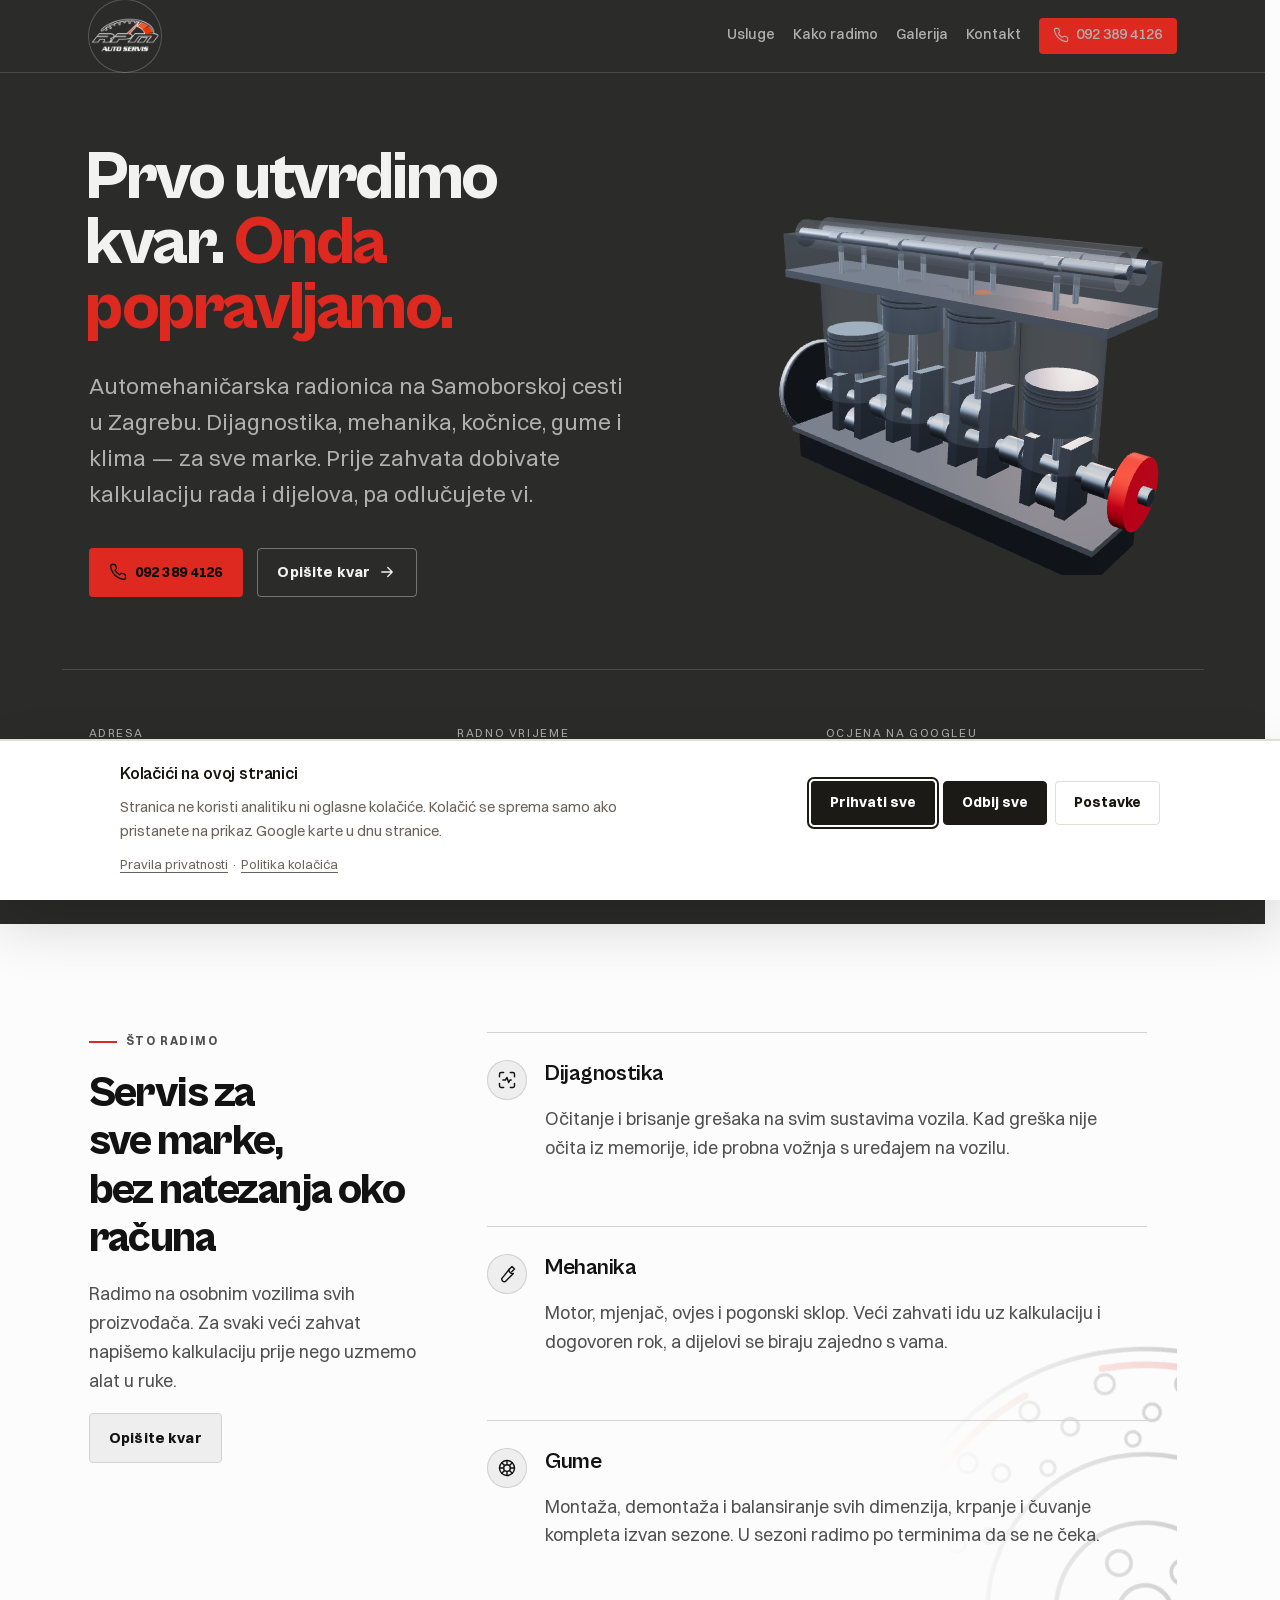
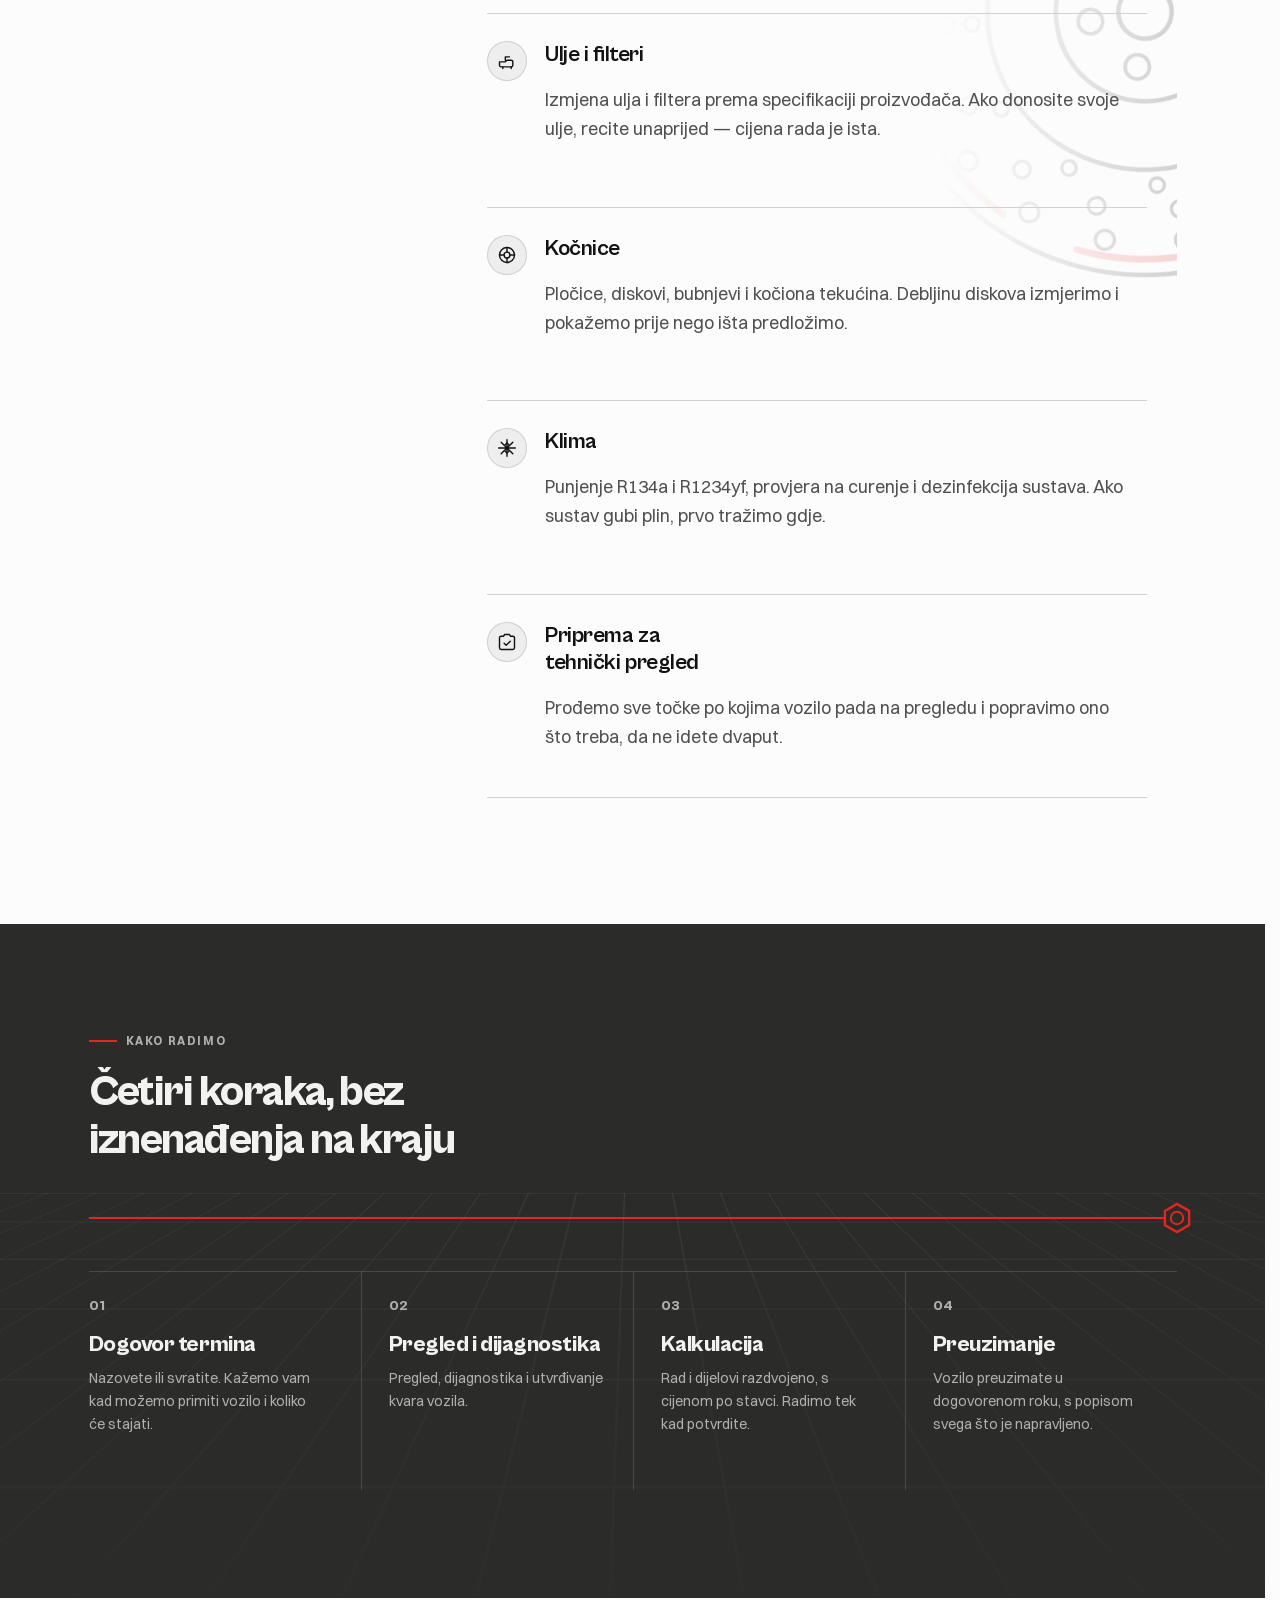
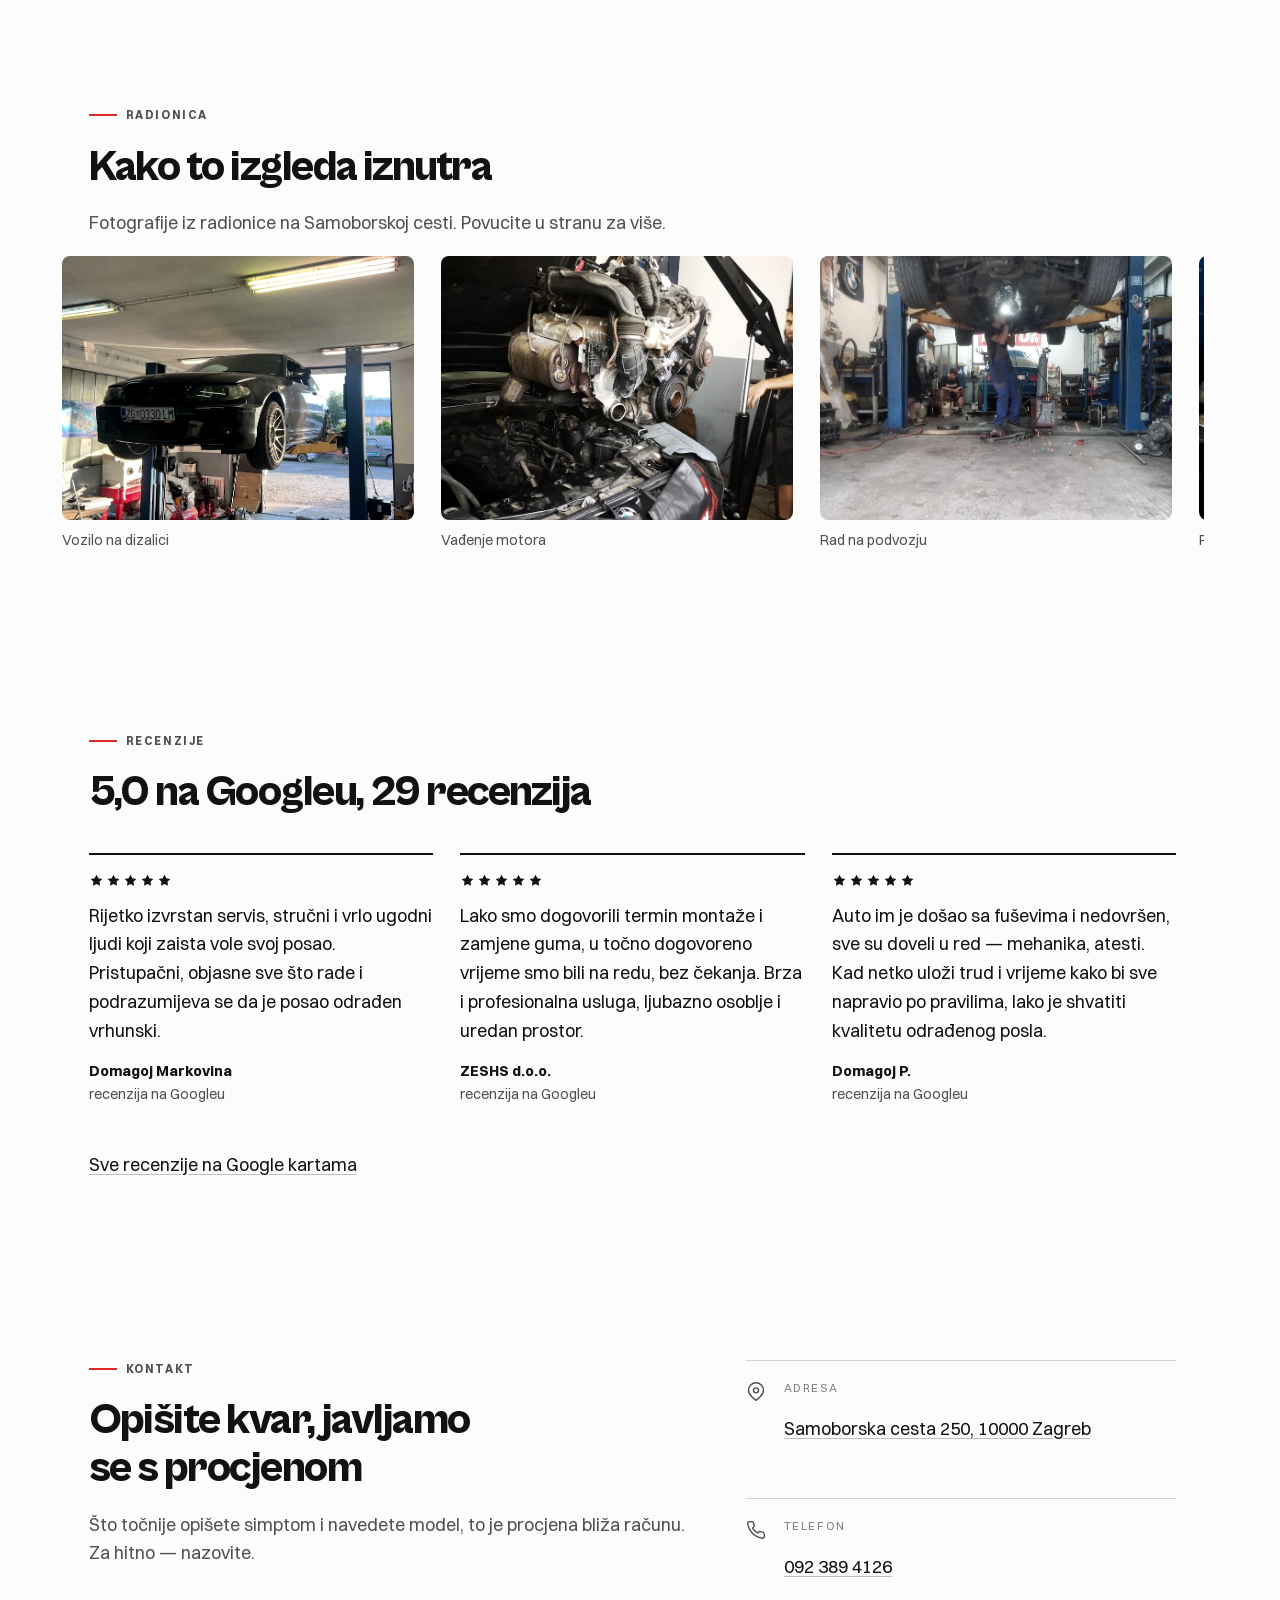
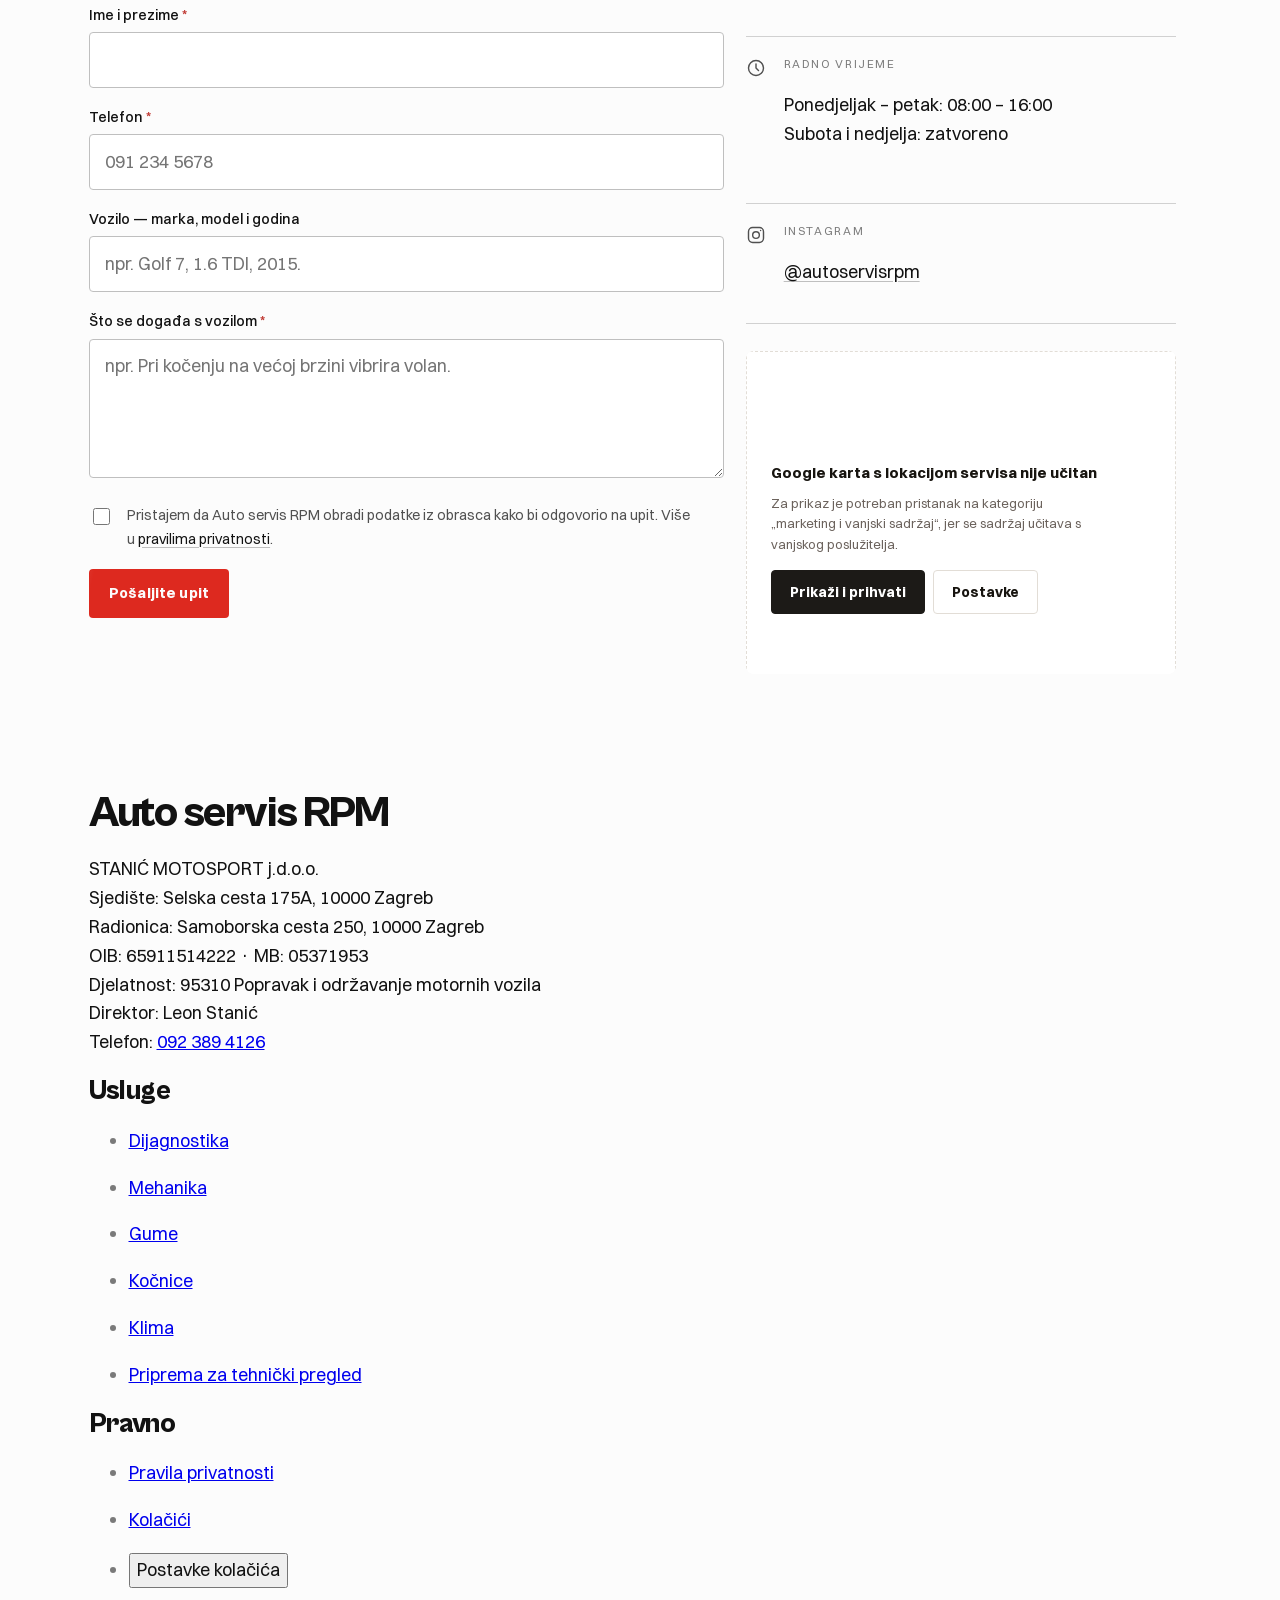
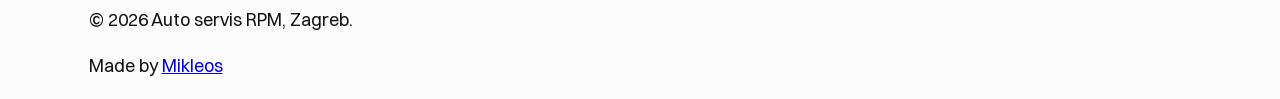
==== commit 660308e9: "Podnozje: Made by Mikleos Co-Authored-By: Claude Opus 5.5 <noreply@anthropic.com>" ====
--- a/index.html
+++ b/index.html
@@ -702,7 +702,7 @@
 
     <div class="site-footer__dno">
       <p>&copy; 2026 Auto servis RPM, Zagreb.</p>
-      <p>Izradio <a href="https://mikleos.eu" target="_blank" rel="noopener noreferrer">Mikleos</a></p>
+      <p lang="en">Made by <a href="https://mikleos.eu" target="_blank" rel="noopener noreferrer">Mikleos</a></p>
     </div>
   </div>
 </footer>
--- a/css/type.css
+++ b/css/type.css
@@ -60,6 +60,7 @@
 
 /* --- osnova --------------------------------------------------------------- */
 body {
+  margin: 0;   /* preglednik daje 8px; na tamnom zaglavlju to je svijetli okvir */
   font-family: var(--font-text);
   font-size: var(--type-0);
   line-height: var(--leading-body);
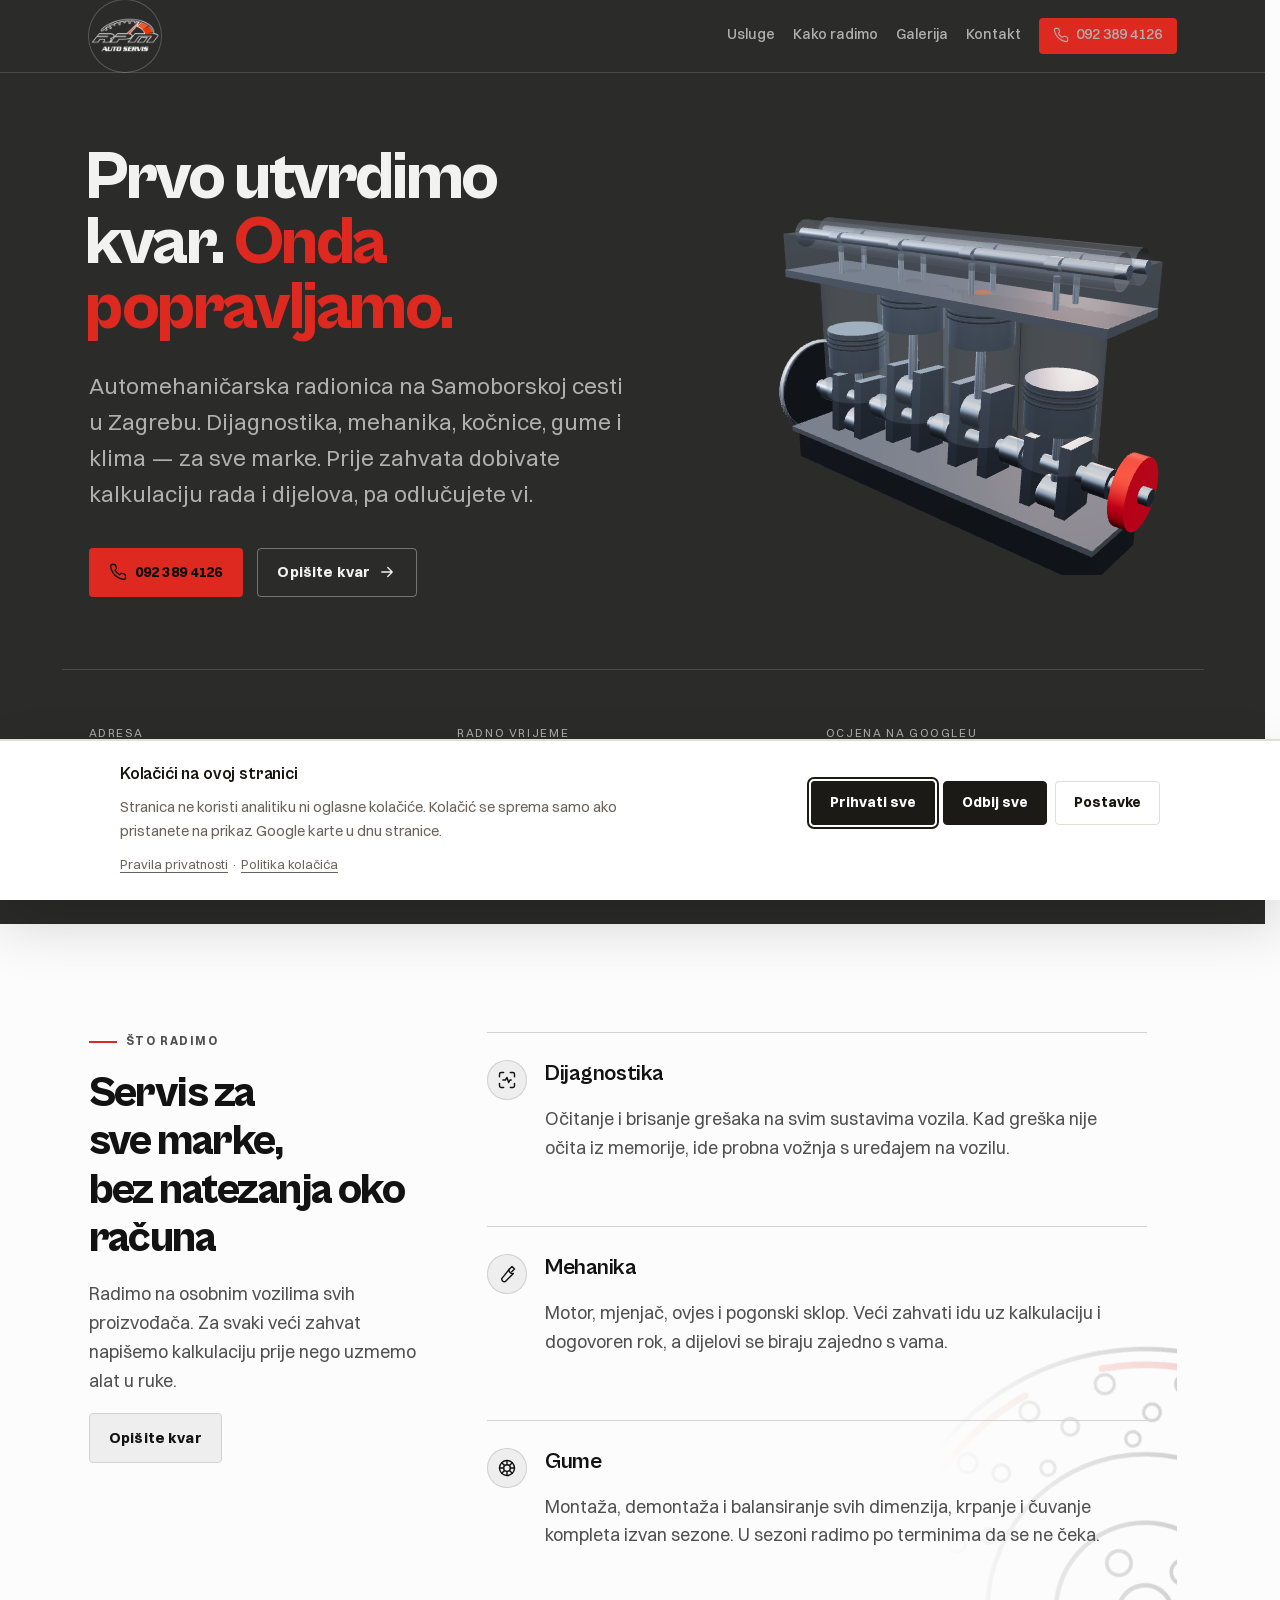
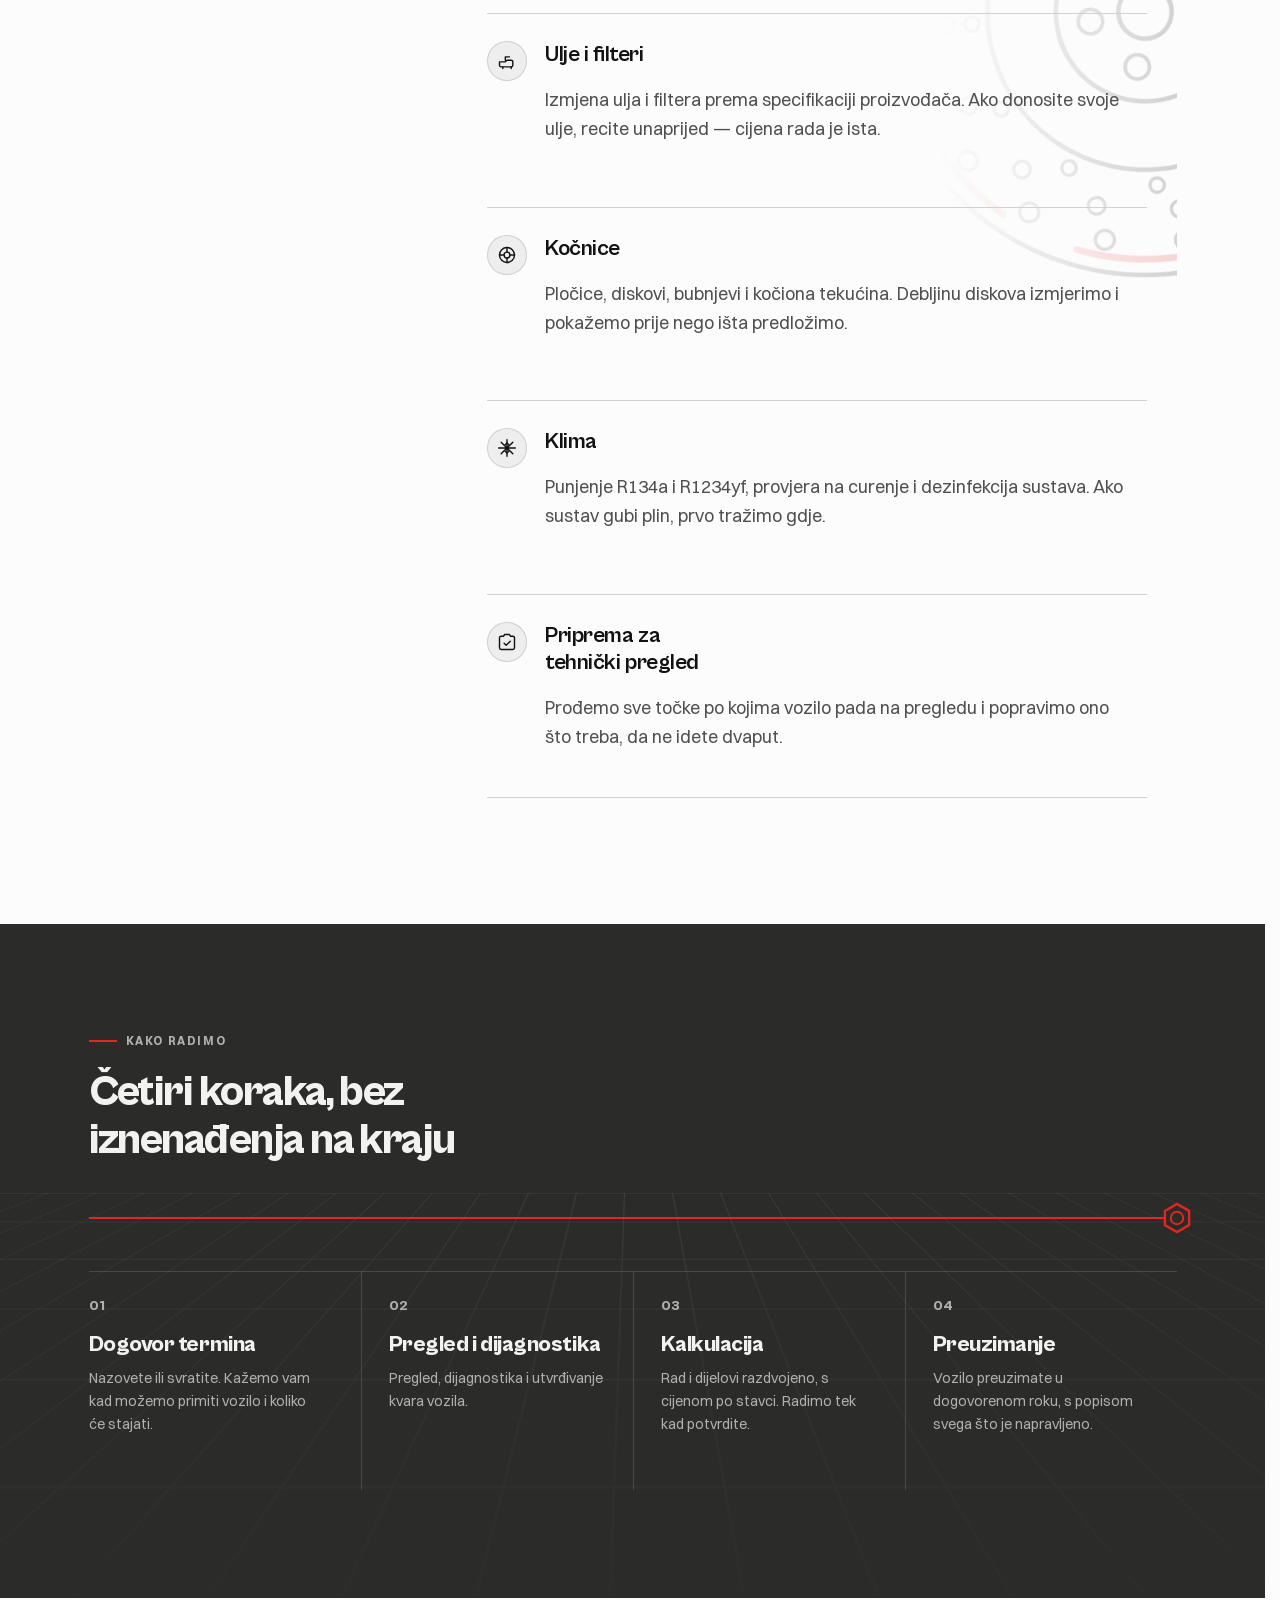
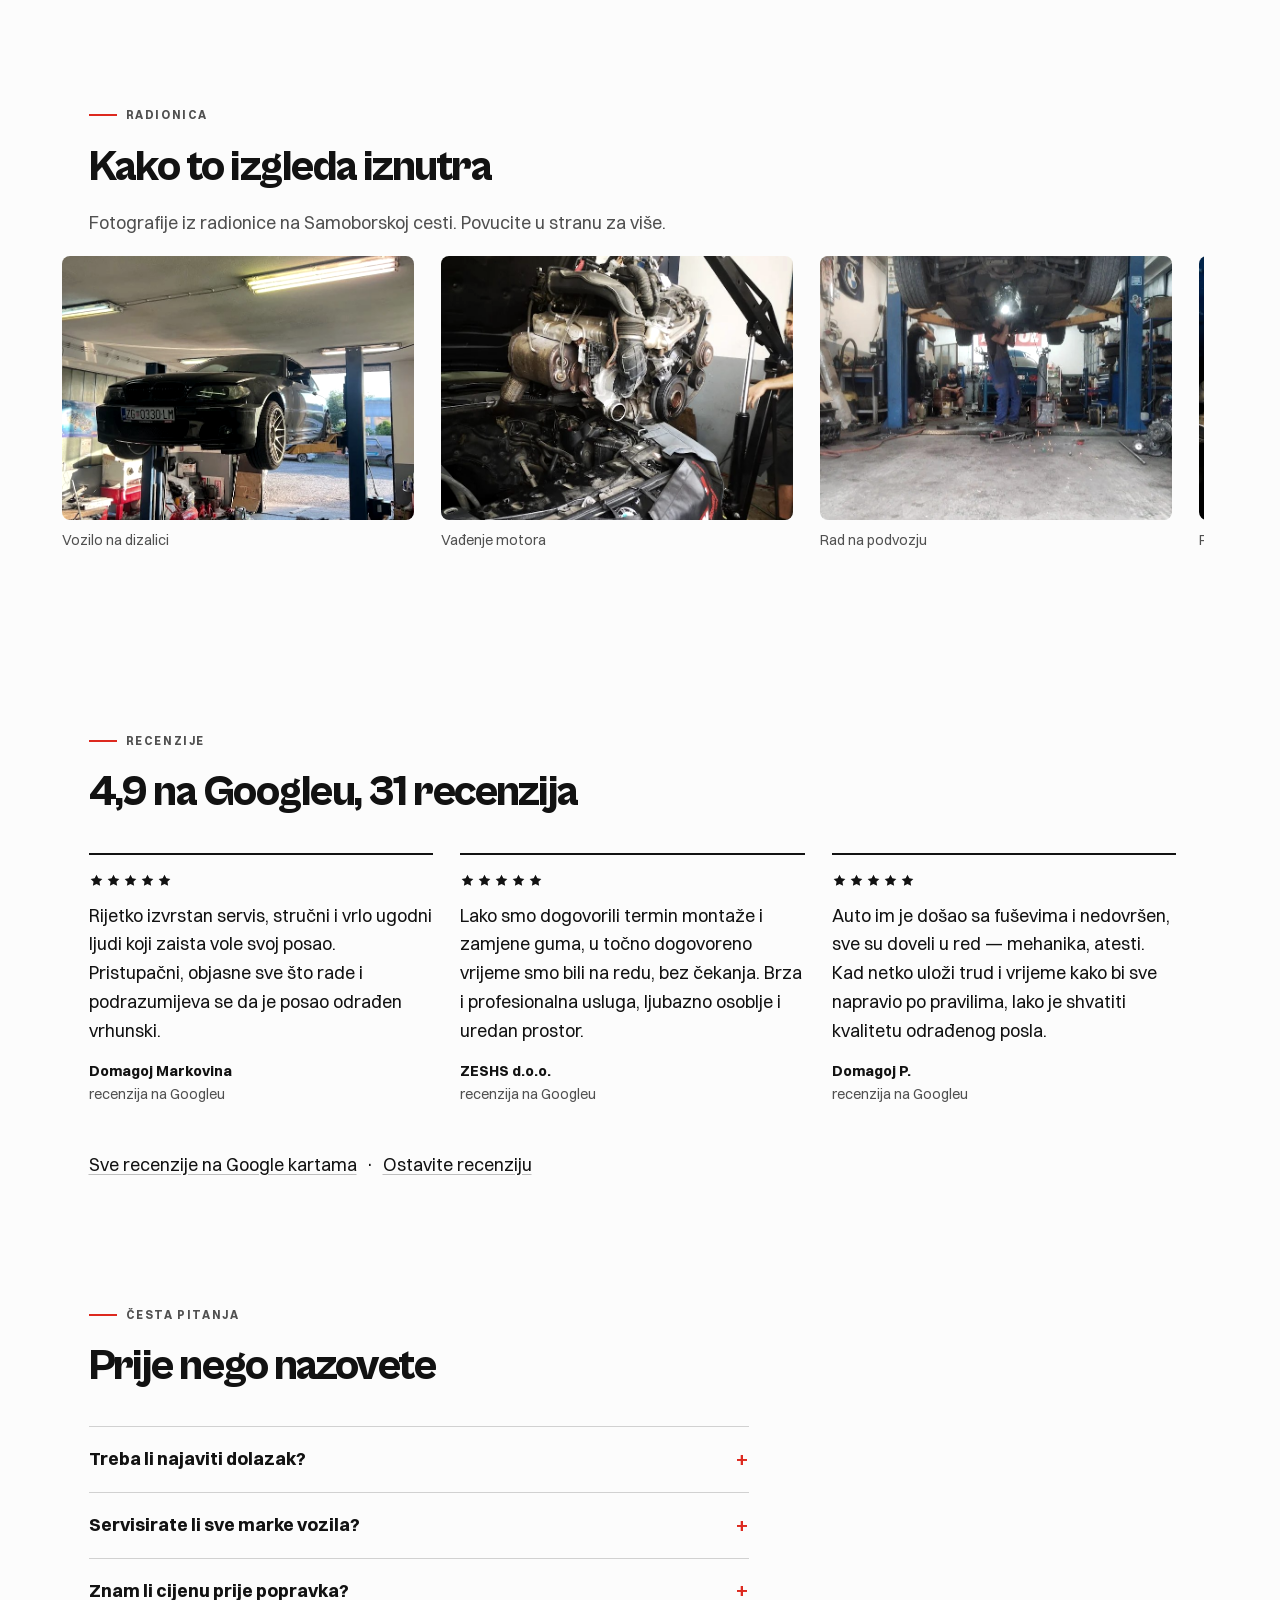
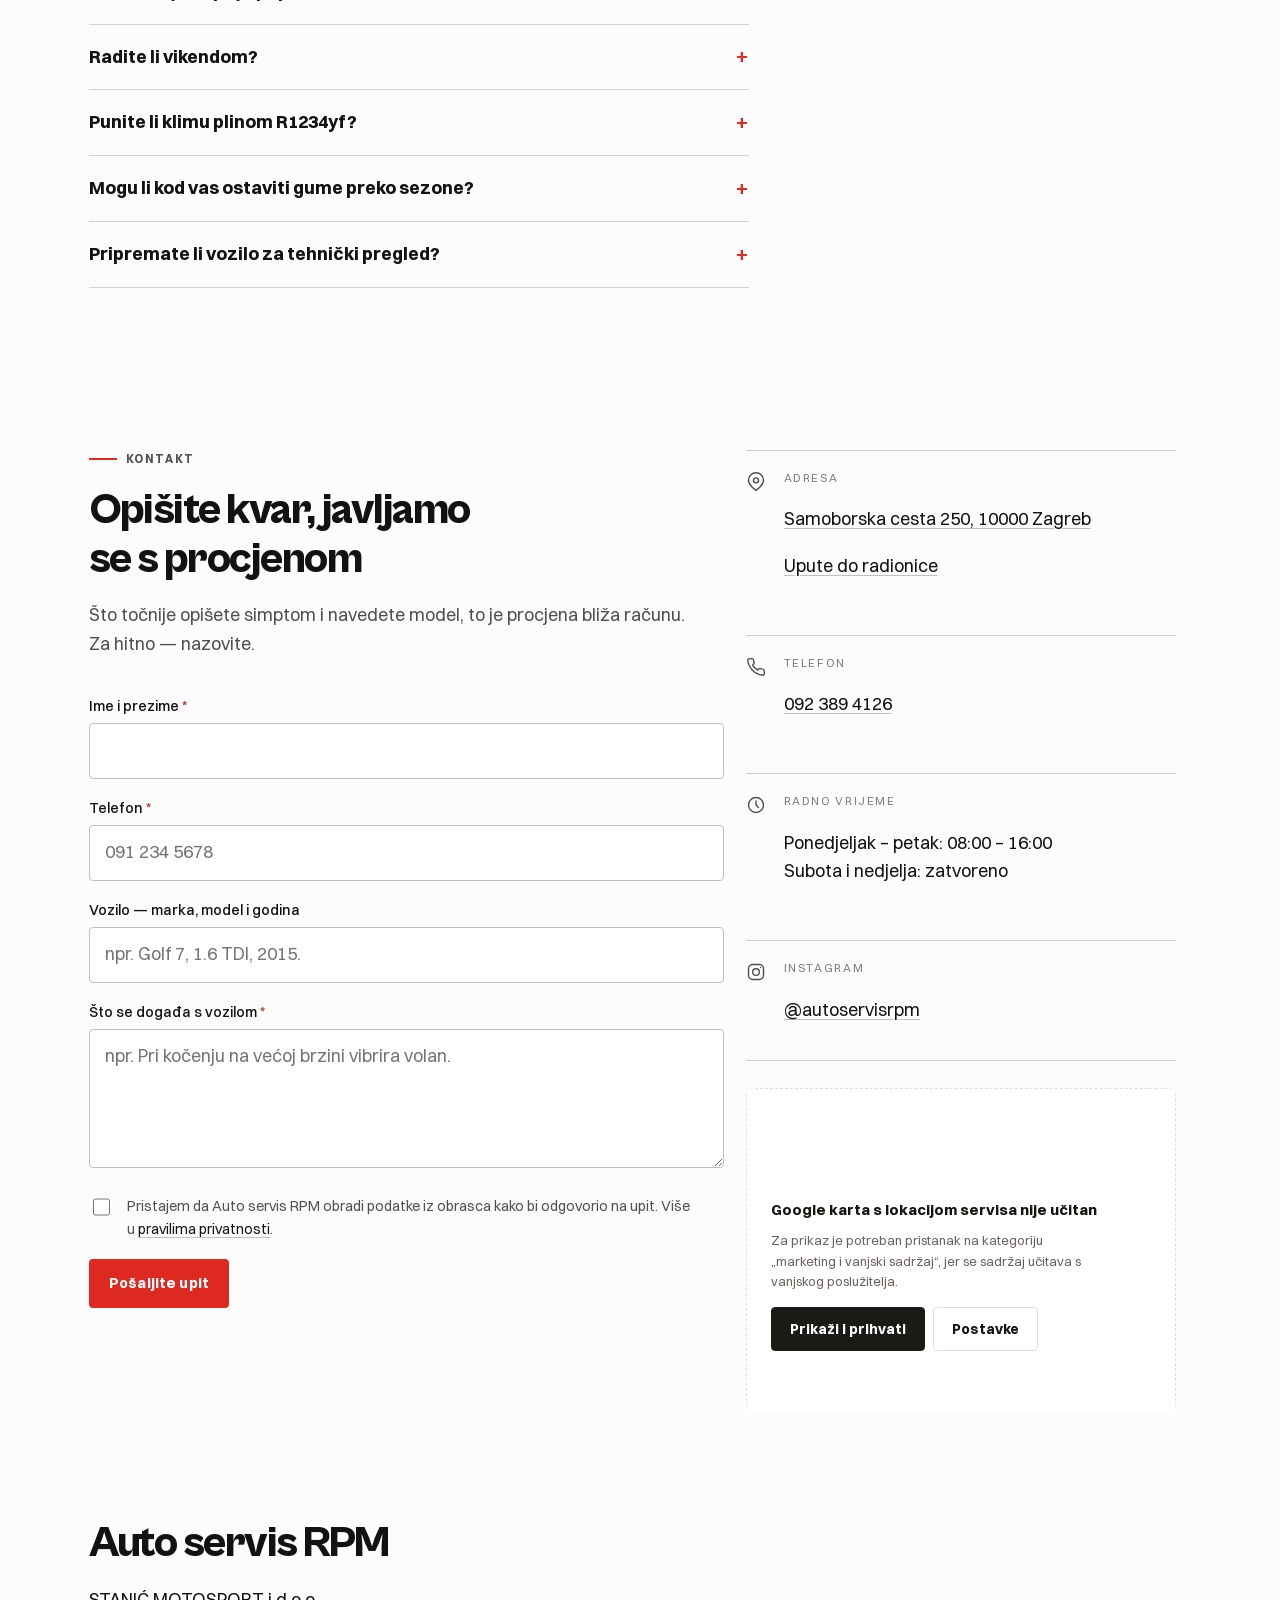
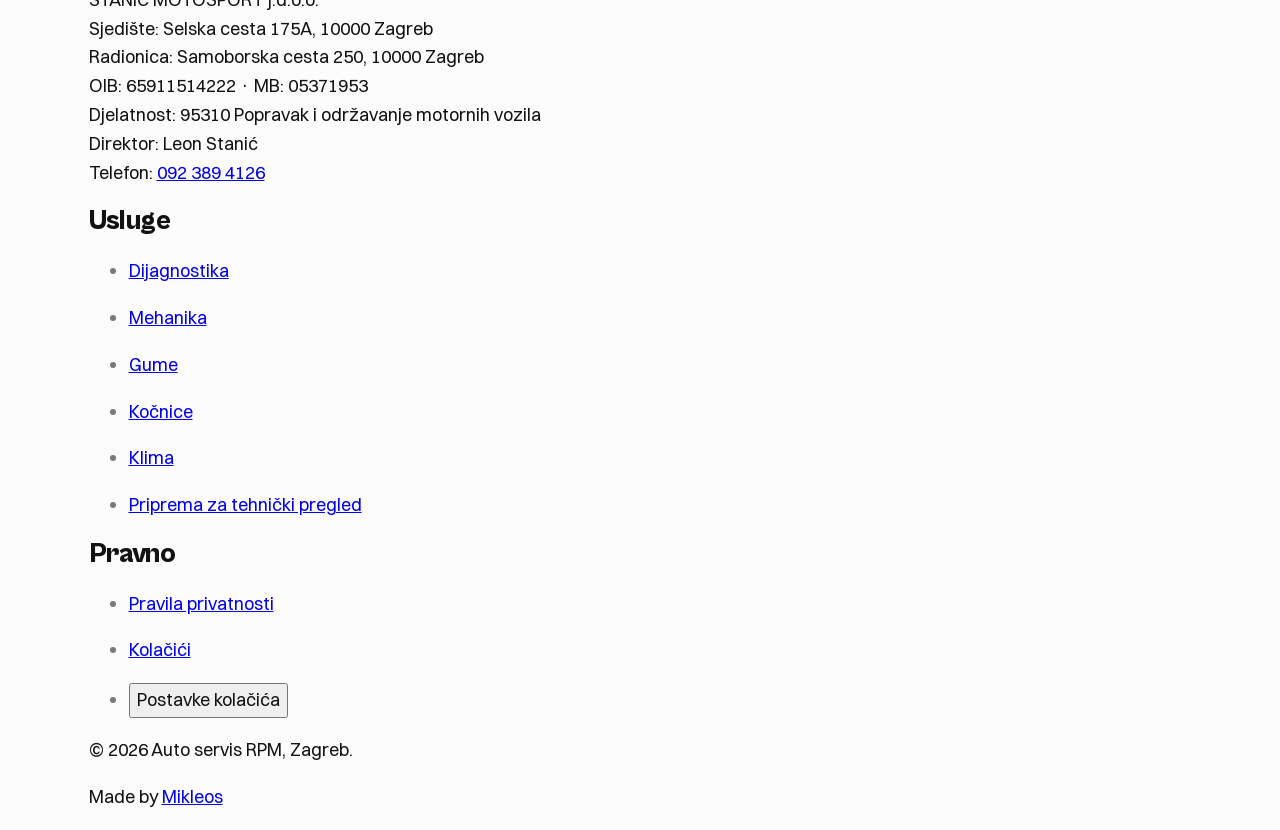
==== commit 9f179e0f: "Ispravci iz audita: hosting u pravilima privatnosti, llms.txt, cesta pitanja - Pravila privatnosti: " ====
--- a/index.html
+++ b/index.html
@@ -70,18 +70,159 @@
     "postalCode": "10000",
     "addressCountry": "HR"
   },
-  "geo": { "@type": "GeoCoordinates", "latitude": 45.81227, "longitude": 15.86163 },
+  "geo": { "@type": "GeoCoordinates", "latitude": 45.812356, "longitude": 15.86427 },
+  "hasMap": "https://www.google.com/maps/search/?api=1&query=Auto+servis+RPM&query_place_id=ChIJEex-CgDRZUcRlos48Xjn2ig",
   "openingHoursSpecification": [{
     "@type": "OpeningHoursSpecification",
     "dayOfWeek": ["Monday","Tuesday","Wednesday","Thursday","Friday"],
     "opens": "08:00", "closes": "16:00"
   }],
-  "aggregateRating": { "@type": "AggregateRating", "ratingValue": "5.0", "reviewCount": "29" },
-  "priceRange": "$$",
+  "aggregateRating": { "@type": "AggregateRating", "ratingValue": "4.9", "reviewCount": "31" },
+  "priceRange": "€€",
   "currenciesAccepted": "EUR",
   "paymentAccepted": "Gotovina, kartice",
-  "areaServed": "Zagreb",
-  "sameAs": ["https://www.instagram.com/autoservisrpm/"]
+  "areaServed": [{"@type": "City", "name": "Zagreb"}, {"@type": "Place", "name": "Podsused"}, {"@type": "Place", "name": "Stenjevec"}, {"@type": "Place", "name": "Vrapče"}, {"@type": "Place", "name": "Jankomir"}, {"@type": "Place", "name": "Zaprešić"}],
+  "hasOfferCatalog": {
+    "@type": "OfferCatalog",
+    "name": "Usluge",
+    "itemListElement": [
+      {
+        "@type": "Offer",
+        "itemOffered": {
+          "@type": "Service",
+          "name": "Računalna dijagnostika vozila"
+        }
+      },
+      {
+        "@type": "Offer",
+        "itemOffered": {
+          "@type": "Service",
+          "name": "Mali servis — izmjena ulja i filtera"
+        }
+      },
+      {
+        "@type": "Offer",
+        "itemOffered": {
+          "@type": "Service",
+          "name": "Popravak motora"
+        }
+      },
+      {
+        "@type": "Offer",
+        "itemOffered": {
+          "@type": "Service",
+          "name": "Popravak mjenjača i spojke"
+        }
+      },
+      {
+        "@type": "Offer",
+        "itemOffered": {
+          "@type": "Service",
+          "name": "Ovjes i trap"
+        }
+      },
+      {
+        "@type": "Offer",
+        "itemOffered": {
+          "@type": "Service",
+          "name": "Servis kočnica"
+        }
+      },
+      {
+        "@type": "Offer",
+        "itemOffered": {
+          "@type": "Service",
+          "name": "Punjenje i servis klime (R134a, R1234yf)"
+        }
+      },
+      {
+        "@type": "Offer",
+        "itemOffered": {
+          "@type": "Service",
+          "name": "Montaža i balansiranje guma"
+        }
+      },
+      {
+        "@type": "Offer",
+        "itemOffered": {
+          "@type": "Service",
+          "name": "Skladištenje guma"
+        }
+      },
+      {
+        "@type": "Offer",
+        "itemOffered": {
+          "@type": "Service",
+          "name": "Priprema za tehnički pregled"
+        }
+      }
+    ]
+  },
+  "sameAs": ["https://www.instagram.com/autoservisrpm/", "https://www.google.com/maps/search/?api=1&query=Auto+servis+RPM&query_place_id=ChIJEex-CgDRZUcRlos48Xjn2ig"]
+}
+</script>
+<script type="application/ld+json">
+{
+  "@context": "https://schema.org",
+  "@type": "FAQPage",
+  "mainEntity": [
+    {
+      "@type": "Question",
+      "name": "Treba li najaviti dolazak?",
+      "acceptedAnswer": {
+        "@type": "Answer",
+        "text": "Da. Termin dogovorite na 092 389 4126 kako bismo vozilo preuzeli odmah po dolasku."
+      }
+    },
+    {
+      "@type": "Question",
+      "name": "Servisirate li sve marke vozila?",
+      "acceptedAnswer": {
+        "@type": "Answer",
+        "text": "Da, radimo na osobnim vozilima svih proizvođača."
+      }
+    },
+    {
+      "@type": "Question",
+      "name": "Znam li cijenu prije popravka?",
+      "acceptedAnswer": {
+        "@type": "Answer",
+        "text": "Da. Nakon pregleda i dijagnoze dobivate ponudu s odvojenim radom i dijelovima, a radove počinjemo tek kad je odobrite."
+      }
+    },
+    {
+      "@type": "Question",
+      "name": "Radite li vikendom?",
+      "acceptedAnswer": {
+        "@type": "Answer",
+        "text": "Ne. Radimo od ponedjeljka do petka, od 08:00 do 16:00."
+      }
+    },
+    {
+      "@type": "Question",
+      "name": "Punite li klimu plinom R1234yf?",
+      "acceptedAnswer": {
+        "@type": "Answer",
+        "text": "Da, punimo i R134a i R1234yf, uz provjeru curenja i dezinfekciju sustava."
+      }
+    },
+    {
+      "@type": "Question",
+      "name": "Mogu li kod vas ostaviti gume preko sezone?",
+      "acceptedAnswer": {
+        "@type": "Answer",
+        "text": "Da, nudimo sezonsko skladištenje ljetnih i zimskih guma."
+      }
+    },
+    {
+      "@type": "Question",
+      "name": "Pripremate li vozilo za tehnički pregled?",
+      "acceptedAnswer": {
+        "@type": "Answer",
+        "text": "Da. Pregledamo i popravimo sve što bi moglo pasti na tehničkom: svjetla, kočnice, ovjes, ispuh i greške u računalu."
+      }
+    }
+  ]
 }
 </script>
 <!-- Bez JavaScripta izbornik se ne može otvoriti gumbom, pa se prikazuje
@@ -312,7 +453,7 @@
         </div>
         <div class="cinjenica">
           <dt>Ocjena na Googleu</dt>
-          <dd>5,0<small>29 recenzija</small></dd>
+          <dd>4,9<small>31 recenzija</small></dd>
         </div>
       </dl>
 
@@ -540,7 +681,7 @@
   <section class="section-tight w-content" id="recenzije">
     <div data-sm="up" style="margin-block-end: var(--space-l)">
       <p class="oznaka">Recenzije</p>
-      <h2>5,0 na Googleu, <span data-sm-count="29">29</span> recenzija</h2>
+      <h2>4,9 na Googleu, <span data-sm-count="31">31</span> recenzija</h2>
     </div>
     <div class="rec-mreza" data-sm-stagger="0.08">
       <article class="rec" data-sm="up">
@@ -572,9 +713,48 @@
       </article>
     </div>
     <p style="margin-block-start: var(--space-m)">
-      <a href="https://www.google.com/maps/search/Auto+servis+RPM+Samoborska+cesta+250+Zagreb"
+      <a href="https://www.google.com/maps/search/?api=1&amp;query=Auto+servis+RPM&amp;query_place_id=ChIJEex-CgDRZUcRlos48Xjn2ig"
          target="_blank" rel="noopener noreferrer">Sve recenzije na Google kartama</a>
+      <span aria-hidden="true">&nbsp;·&nbsp;</span>
+      <a href="https://search.google.com/local/writereview?placeid=ChIJEex-CgDRZUcRlos48Xjn2ig" target="_blank" rel="noopener noreferrer">Ostavite recenziju</a>
     </p>
+  </section>
+
+  <section class="section-tight w-content" id="pitanja">
+    <div data-sm="up" style="margin-block-end: var(--space-l)">
+      <p class="oznaka">Česta pitanja</p>
+      <h2>Prije nego nazovete</h2>
+    </div>
+    <div class="faq" data-sm="up">
+      <details class="faq__stavka">
+        <summary>Treba li najaviti dolazak?</summary>
+        <p>Da. Termin dogovorite na 092 389 4126 kako bismo vozilo preuzeli odmah po dolasku.</p>
+      </details>
+      <details class="faq__stavka">
+        <summary>Servisirate li sve marke vozila?</summary>
+        <p>Da, radimo na osobnim vozilima svih proizvođača.</p>
+      </details>
+      <details class="faq__stavka">
+        <summary>Znam li cijenu prije popravka?</summary>
+        <p>Da. Nakon pregleda i dijagnoze dobivate ponudu s odvojenim radom i dijelovima, a radove počinjemo tek kad je odobrite.</p>
+      </details>
+      <details class="faq__stavka">
+        <summary>Radite li vikendom?</summary>
+        <p>Ne. Radimo od ponedjeljka do petka, od 08:00 do 16:00.</p>
+      </details>
+      <details class="faq__stavka">
+        <summary>Punite li klimu plinom R1234yf?</summary>
+        <p>Da, punimo i R134a i R1234yf, uz provjeru curenja i dezinfekciju sustava.</p>
+      </details>
+      <details class="faq__stavka">
+        <summary>Mogu li kod vas ostaviti gume preko sezone?</summary>
+        <p>Da, nudimo sezonsko skladištenje ljetnih i zimskih guma.</p>
+      </details>
+      <details class="faq__stavka">
+        <summary>Pripremate li vozilo za tehnički pregled?</summary>
+        <p>Da. Pregledamo i popravimo sve što bi moglo pasti na tehničkom: svjetla, kočnice, ovjes, ispuh i greške u računalu.</p>
+      </details>
+    </div>
   </section>
 
   <section class="section w-content" id="kontakt">
@@ -624,8 +804,9 @@
             <svg class="ikona" aria-hidden="true"><use href="#i-mappin"/></svg>
             <div>
               <p class="oznaka-polja">Adresa</p>
-              <p><a href="https://www.google.com/maps/search/Auto+servis+RPM+Samoborska+cesta+250+Zagreb"
+              <p><a href="https://www.google.com/maps/search/?api=1&amp;query=Auto+servis+RPM&amp;query_place_id=ChIJEex-CgDRZUcRlos48Xjn2ig"
                     target="_blank" rel="noopener noreferrer">Samoborska cesta 250, 10000 Zagreb</a></p>
+              <p><a href="https://www.google.com/maps/dir/?api=1&amp;destination=Auto+servis+RPM&amp;destination_place_id=ChIJEex-CgDRZUcRlos48Xjn2ig" target="_blank" rel="noopener noreferrer">Upute do radionice</a></p>
             </div>
           </li>
           <li>
@@ -653,7 +834,7 @@
 
         <div class="karta-okvir" style="margin-block-start: var(--space-m)">
           <iframe data-consent="marketing"
-                  data-consent-src="https://www.google.com/maps?q=Samoborska+cesta+250,+10000+Zagreb&output=embed"
+                  data-consent-src="https://www.google.com/maps?q=Auto+servis+RPM,+Samoborska+cesta+250,+10000+Zagreb&output=embed"
                   data-consent-label="Google karta s lokacijom servisa"
                   title="Karta s lokacijom Auto servisa RPM"
                   loading="lazy" referrerpolicy="no-referrer-when-downgrade"></iframe>
--- a/css/site.css
+++ b/css/site.css
@@ -261,6 +261,22 @@
 .rec__tko strong { display: block; color: var(--text); font-weight: 700; }
 .zvjezdice { display: inline-flex; gap: 2px; color: var(--text); }
 .zvjezdice svg { inline-size: 15px; block-size: 15px; }
+
+/* --- 8b. česta pitanja --------------------------------------------------- */
+
+.faq { max-width: var(--measure); border-block-end: var(--vlas); }
+.faq__stavka { border-block-start: var(--vlas); }
+.faq__stavka summary {
+  display: flex; justify-content: space-between; align-items: center; gap: var(--space-s);
+  padding-block: var(--space-s); font-weight: 700; font-size: var(--type-0);
+}
+.faq__stavka summary::after {
+  content: "+"; font-family: var(--font-text); font-weight: 400; font-size: 1.6rem;
+  line-height: 1; color: var(--solid); flex: none; transition: transform .2s ease;
+}
+.faq__stavka[open] summary::after { transform: rotate(45deg); }
+.faq__stavka p { margin: 0 0 var(--space-s); color: var(--text-muted); max-width: 60ch; }
+.faq__stavka summary:focus-visible { outline: 2px solid var(--solid); outline-offset: 2px; }
 
 /* --- 9. kontakt ----------------------------------------------------------- */
 
